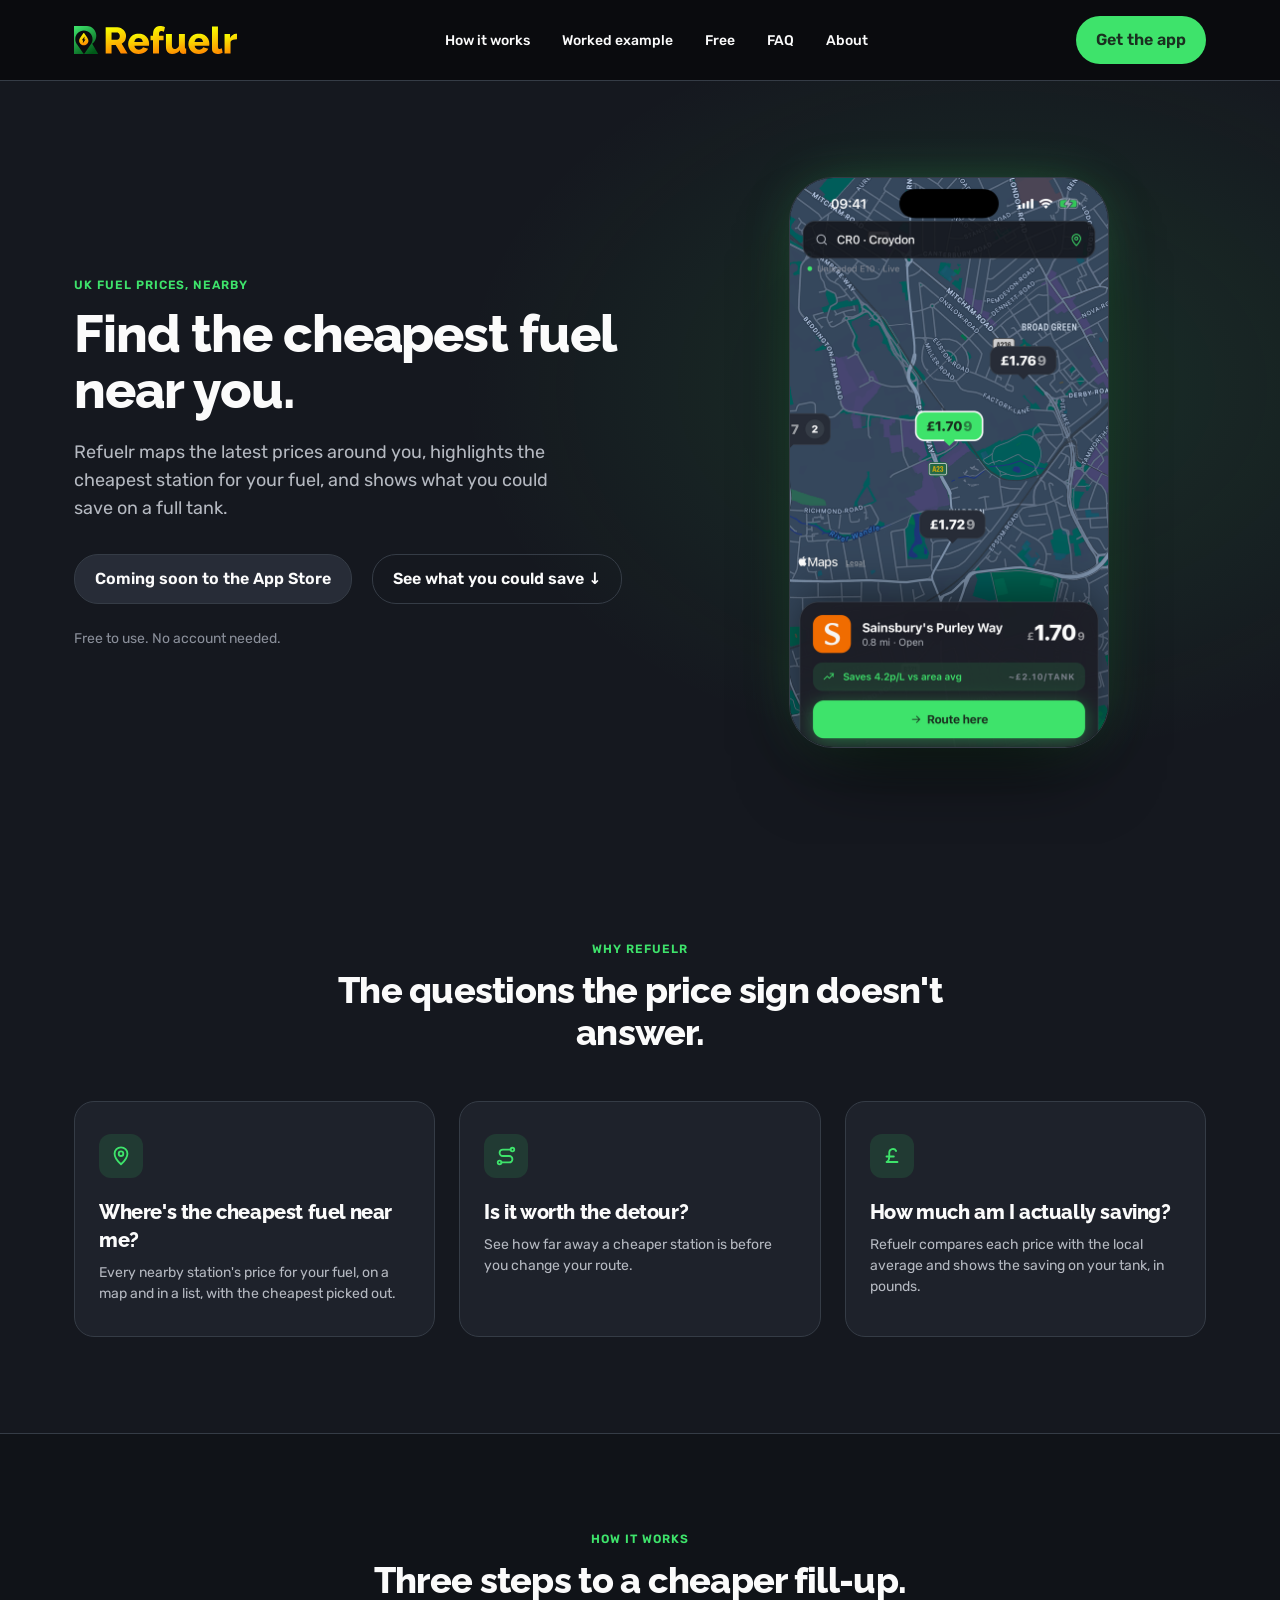
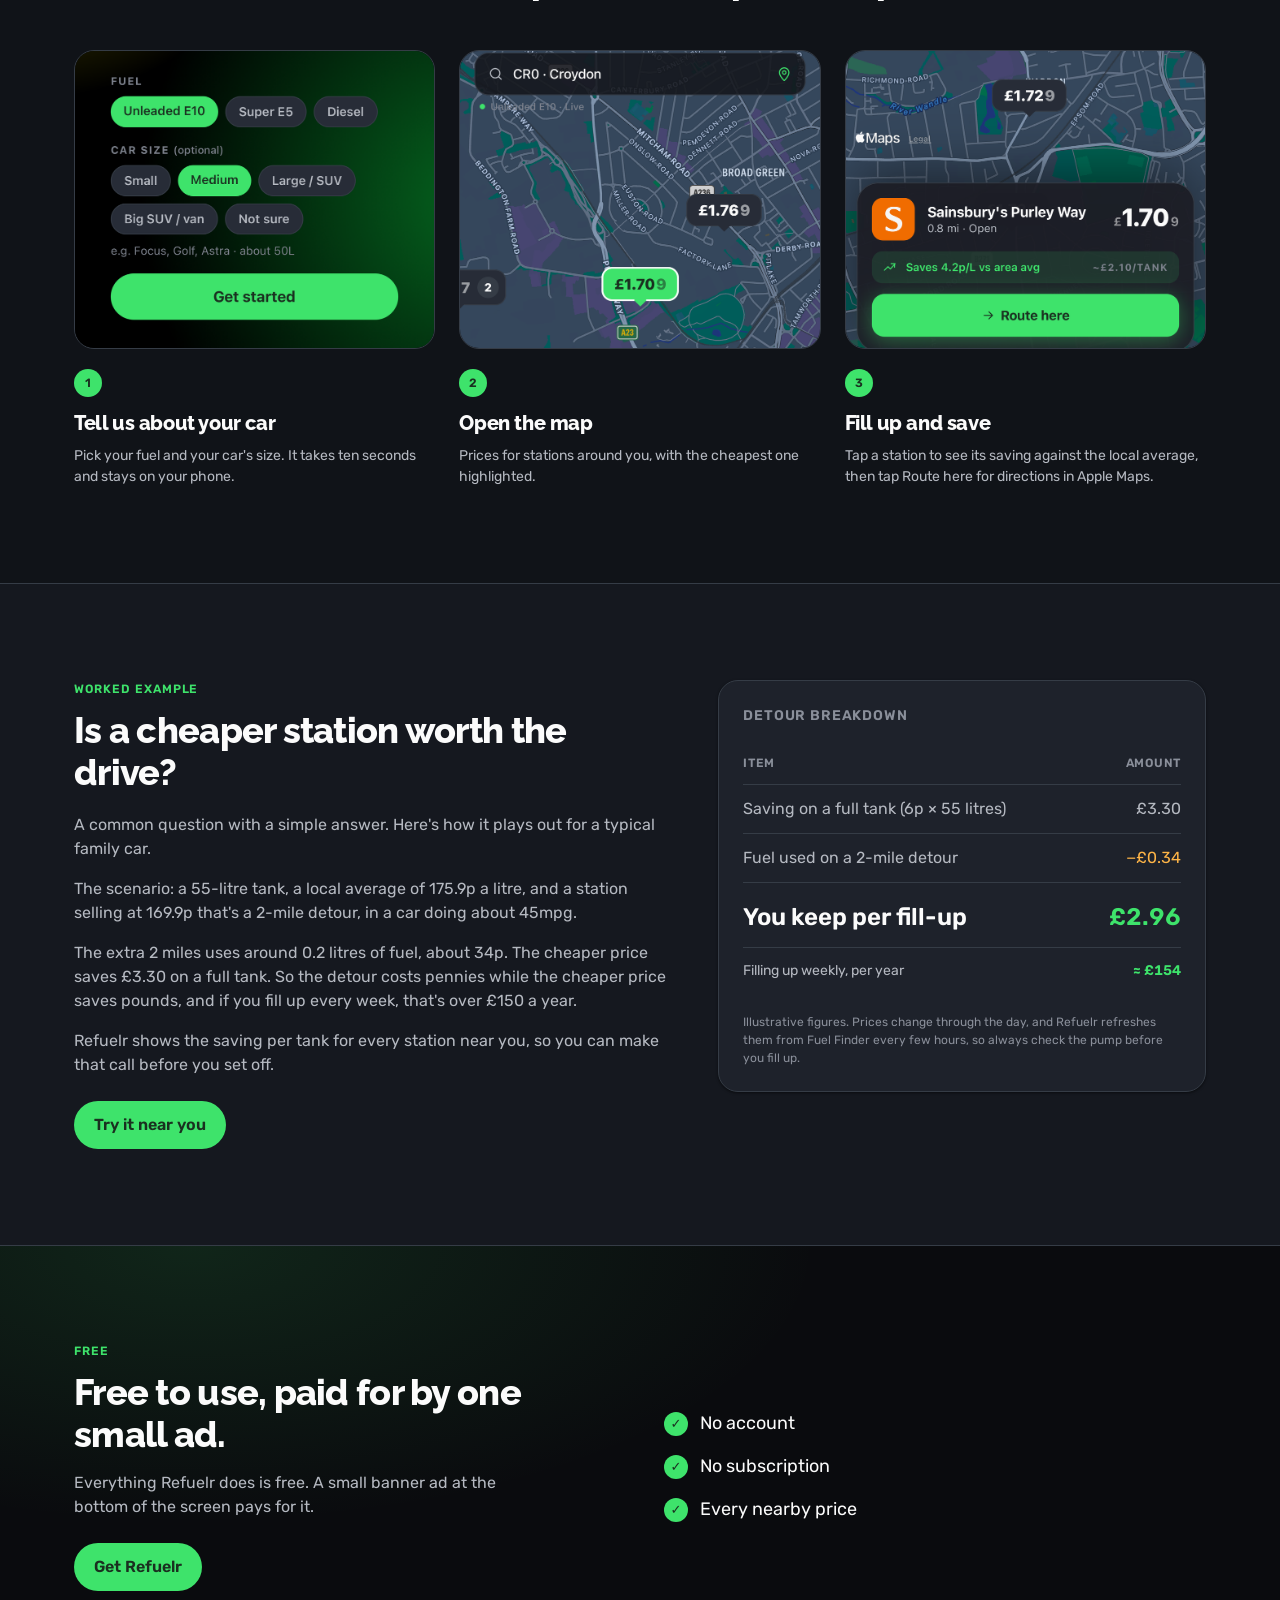
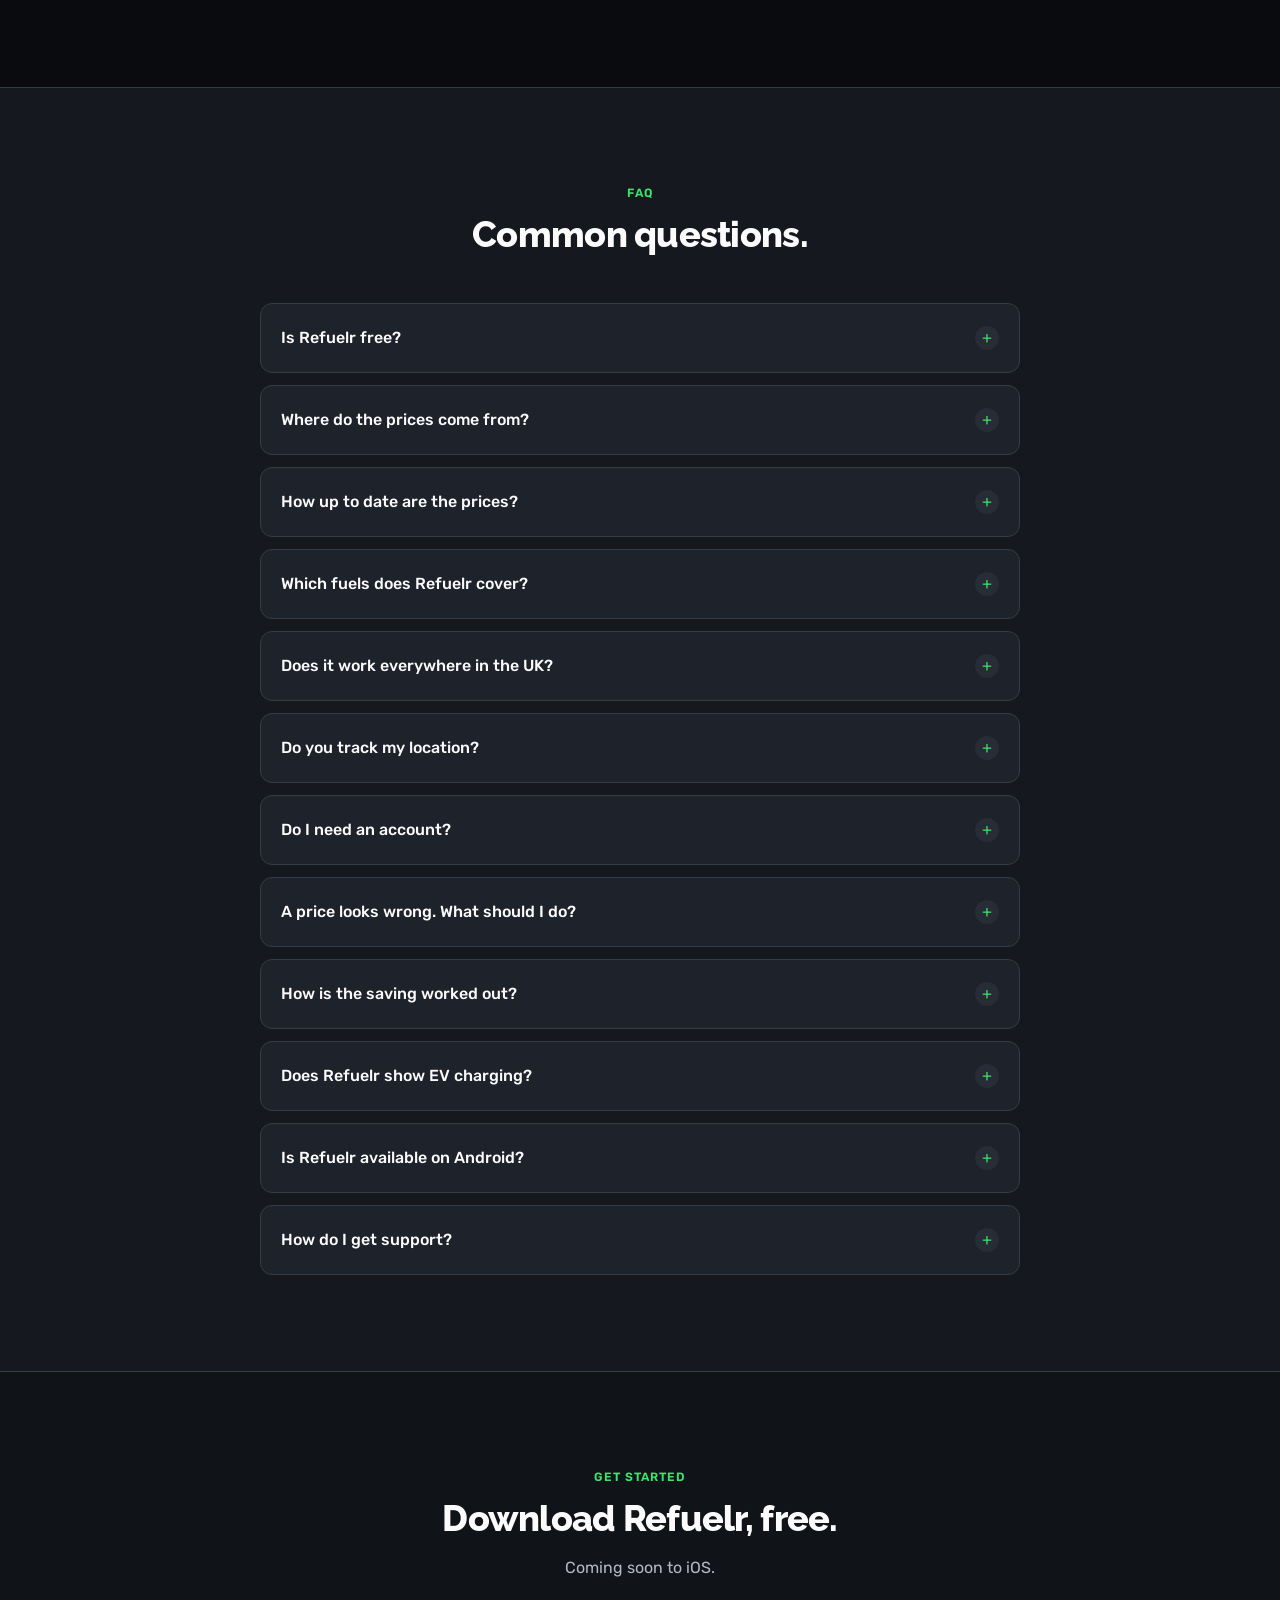
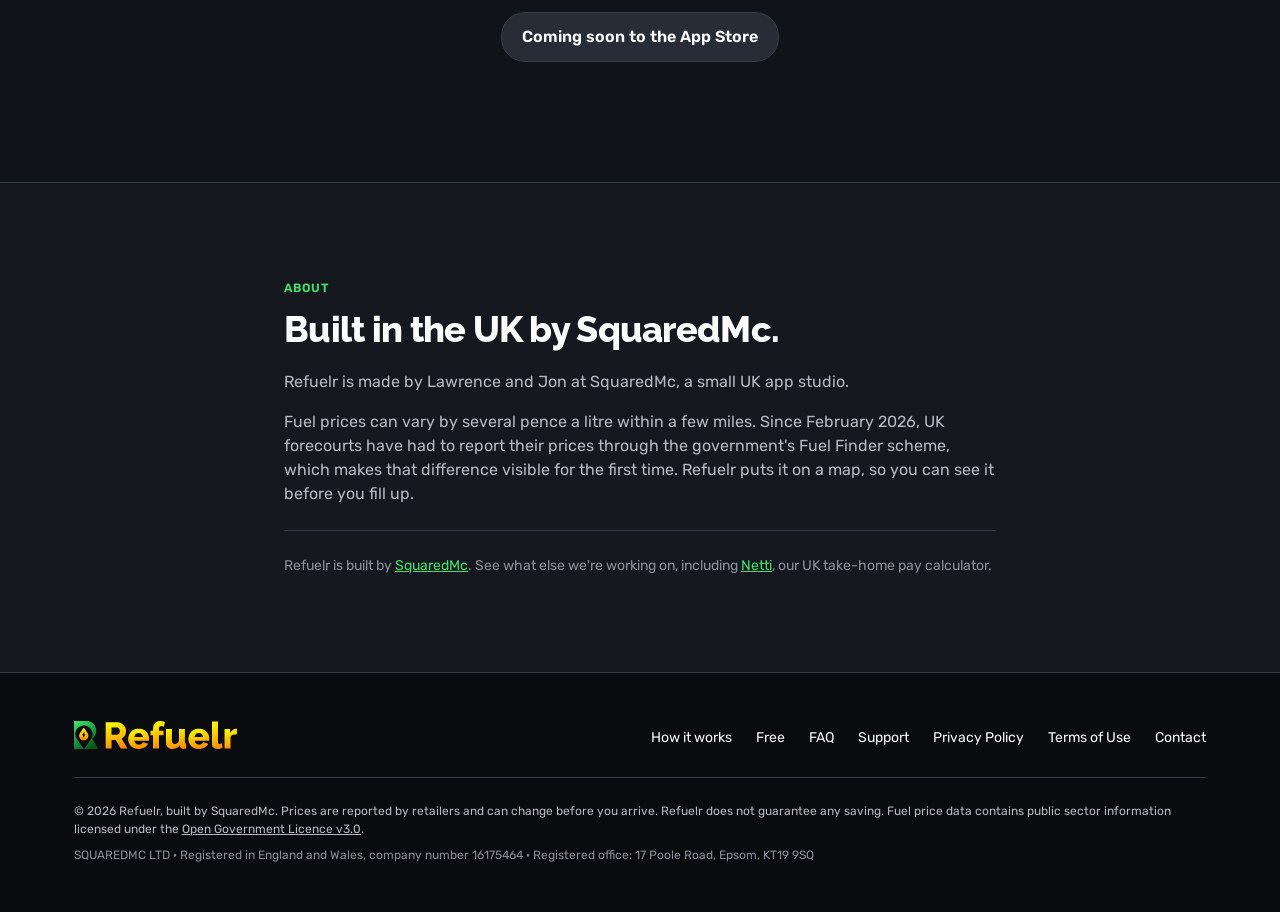
==== index.html @ ab0e1565 "Replace pre-launch App Store button with plain text; add official badge Apple's marketing terms only" ====
<!DOCTYPE html>
<html lang="en-GB">
<head>
<meta charset="UTF-8">
<meta name="viewport" content="width=device-width, initial-scale=1.0">
<title>Refuelr — Find the cheapest fuel near you | UK petrol and diesel prices</title>
<meta name="description" content="Refuelr maps the latest UK forecourt prices around you, highlights the cheapest petrol or diesel, and shows what you could save on a full tank. Free, no account needed.">
<link rel="canonical" href="https://squaredmc.github.io/Refuelr-website/">
<meta name="theme-color" content="#15181f">
<!-- Preview only: remove before launch so search engines can index the site -->
<meta name="robots" content="noindex">
<!-- TODO: uncomment once the App Store ID exists -->
<!-- <meta name="apple-itunes-app" content="app-id=APP_STORE_ID"> -->

<meta property="og:type" content="website">
<meta property="og:title" content="Refuelr — Find the cheapest fuel near you">
<meta property="og:description" content="The latest UK fuel prices around you on one map, with the cheapest picked out and your saving per tank in pounds.">
<meta property="og:url" content="https://squaredmc.github.io/Refuelr-website/">
<meta property="og:site_name" content="Refuelr">
<meta property="og:locale" content="en_GB">
<meta property="og:image" content="https://squaredmc.github.io/Refuelr-website/assets/og-image.png">
<meta property="og:image:width" content="1200">
<meta property="og:image:height" content="630">
<meta property="og:image:alt" content="Refuelr: find the cheapest fuel near you, with a map of nearby fuel prices">
<meta name="twitter:card" content="summary_large_image">
<meta name="twitter:title" content="Refuelr — Find the cheapest fuel near you">
<meta name="twitter:description" content="The latest UK fuel prices around you on one map, with the cheapest picked out and your saving per tank in pounds.">
<meta name="twitter:image" content="https://squaredmc.github.io/Refuelr-website/assets/og-image.png">

<link rel="icon" type="image/svg+xml" href="assets/icons/favicon.svg">
<link rel="icon" type="image/png" sizes="32x32" href="assets/icons/favicon-32.png">
<link rel="apple-touch-icon" href="assets/icons/apple-touch-icon.png">
<link rel="preconnect" href="https://fonts.googleapis.com">
<link rel="preconnect" href="https://fonts.gstatic.com" crossorigin>
<link rel="stylesheet" href="https://fonts.googleapis.com/css2?family=Raleway:wght@800&family=Rubik:wght@400;500;600&display=swap">
<link rel="stylesheet" href="css/tokens.css">
<link rel="stylesheet" href="css/styles.css">

<script type="application/ld+json">
{
  "@context": "https://schema.org",
  "@type": "SoftwareApplication",
  "name": "Refuelr",
  "operatingSystem": "iOS",
  "applicationCategory": "TravelApplication",
  "url": "https://squaredmc.github.io/Refuelr-website/",
  "offers": {
    "@type": "Offer",
    "price": "0",
    "priceCurrency": "GBP"
  },
  "publisher": {
    "@type": "Organization",
    "name": "SQUAREDMC LTD",
    "url": "https://squaredmc.com/"
  },
  "description": "Refuelr shows the latest UK fuel prices for stations near you, highlights the cheapest, and estimates your saving per tank against the local average."
}
</script>
<script type="application/ld+json">
{
  "@context": "https://schema.org",
  "@type": "FAQPage",
  "mainEntity": [
    {
      "@type": "Question",
      "name": "Is Refuelr free?",
      "acceptedAnswer": { "@type": "Answer", "text": "Yes. Refuelr is free and shows a small banner ad. No account or subscription." }
    },
    {
      "@type": "Question",
      "name": "Where do the prices come from?",
      "acceptedAnswer": { "@type": "Answer", "text": "From the UK Government's Fuel Finder scheme, which requires fuel retailers to report their pump prices. Contains public sector information licensed under the Open Government Licence v3.0." }
    },
    {
      "@type": "Question",
      "name": "How up to date are the prices?",
      "acceptedAnswer": { "@type": "Answer", "text": "Retailers must report a price change to Fuel Finder within 30 minutes, and Refuelr refreshes its prices from Fuel Finder every few hours. Prices can change at any time, so always check the pump before you fill up." }
    },
    {
      "@type": "Question",
      "name": "Which fuels does Refuelr cover?",
      "acceptedAnswer": { "@type": "Answer", "text": "Unleaded (E10), super unleaded (E5) and diesel. Premium diesel isn't shown yet." }
    },
    {
      "@type": "Question",
      "name": "Does it work everywhere in the UK?",
      "acceptedAnswer": { "@type": "Answer", "text": "Refuelr covers forecourts across the UK that report to Fuel Finder. Use your location or search any postcode or town. If there are only a few stations nearby, it automatically searches further afield." }
    },
    {
      "@type": "Question",
      "name": "Do you track my location?",
      "acceptedAnswer": { "@type": "Answer", "text": "Refuelr uses your location only while the app is open, to find stations near you. It's rounded to about 100 metres before it's sent, and it's never saved to our database or used to build a history of where you've been. Ads in the app come from Google, which can use approximate location based on your IP address. Our Privacy Policy has the details." }
    },
    {
      "@type": "Question",
      "name": "Do I need an account?",
      "acceptedAnswer": { "@type": "Answer", "text": "No. Install it and open the map." }
    },
    {
      "@type": "Question",
      "name": "A price looks wrong. What should I do?",
      "acceptedAnswer": { "@type": "Answer", "text": "Email hello@squaredmc.com with the station name, the town, the fuel, the price you saw and when you saw it, and we'll look into it." }
    },
    {
      "@type": "Question",
      "name": "How is the saving worked out?",
      "acceptedAnswer": { "@type": "Answer", "text": "Refuelr takes the average price for your fuel across all the stations in your search area, subtracts the station's price, and multiplies the difference by your tank size. If you haven't set a car size, it uses 50 litres." }
    },
    {
      "@type": "Question",
      "name": "Does Refuelr show EV charging?",
      "acceptedAnswer": { "@type": "Answer", "text": "Not at the moment." }
    },
    {
      "@type": "Question",
      "name": "Is Refuelr available on Android?",
      "acceptedAnswer": { "@type": "Answer", "text": "Not yet. Refuelr is iOS only for now." }
    },
    {
      "@type": "Question",
      "name": "How do I get support?",
      "acceptedAnswer": { "@type": "Answer", "text": "Email hello@squaredmc.com or visit our support page." }
    }
  ]
}
</script>
</head>
<body>

<a class="skip-link" href="#main">Skip to content</a>

<header>
  <div class="wrap nav">
    <a class="logo" href="#top" aria-label="Refuelr home">
      <img src="assets/icons/logo.svg" alt="Refuelr" width="163" height="28">
    </a>
    <nav aria-label="Primary">
      <ul class="nav-links">
        <li><a href="#how-it-works">How it works</a></li>
        <li><a href="#case-study">Worked example</a></li>
        <li><a href="#free">Free</a></li>
        <li><a href="#faq">FAQ</a></li>
        <li><a href="#about">About</a></li>
      </ul>
    </nav>
    <div class="nav-cta">
      <a class="btn btn-lg btn-primary" href="#download">Get the app</a>
      <button class="nav-toggle" aria-label="Menu" aria-expanded="false" aria-controls="mobile-nav">
        <span></span>
      </button>
    </div>
  </div>
  <nav id="mobile-nav" class="mobile-nav" aria-label="Mobile">
    <ul>
      <li><a href="#how-it-works">How it works</a></li>
      <li><a href="#case-study">Worked example</a></li>
      <li><a href="#free">Free</a></li>
      <li><a href="#faq">FAQ</a></li>
      <li><a href="#about">About</a></li>
    </ul>
    <a class="btn btn-lg btn-primary" href="#download">Get the app</a>
  </nav>
</header>

<main id="main">
  <span id="top"></span>

  <!-- Hero -->
  <section class="hero">
    <div class="wrap">
      <div class="hero-copy">
        <span class="eyebrow">UK fuel prices, nearby</span>
        <h1>Find the cheapest fuel near you.</h1>
        <p class="hero-sub">Refuelr maps the latest prices around you, highlights the cheapest station for your fuel, and shows what you could save on a full tank.</p>
        <div class="hero-ctas">
          <!-- At launch, replace this span with Apple's official badge (unmodified, at least 40px tall):
          <a class="app-store-badge" href="https://apps.apple.com/gb/app/refuelr/idAPP_STORE_ID"><img src="assets/icons/app-store-badge.svg" alt="Download on the App Store" width="156" height="52"></a> -->
          <span class="btn btn-lg coming-soon">Coming soon to the App Store</span>
          <a class="btn btn-lg btn-outline" href="#case-study">See what you could save ↓</a>
        </div>
        <p class="hero-support">Free to use. No account needed.</p>
      </div>
      <div class="hero-visual">
        <div class="phone-frame">
          <img src="assets/screenshots/hero.png" alt="Refuelr map of Croydon with fuel prices on pins. The cheapest station, Sainsbury's Purley Way at £1.709 a litre, is highlighted and saves 4.2p a litre against the area average, about £2.10 a tank." width="640" height="1146" loading="eager">
        </div>
      </div>
    </div>
  </section>

  <!-- Value props -->
  <section id="value-props">
    <div class="wrap">
      <div class="section-head">
        <span class="eyebrow">Why Refuelr</span>
        <h2>The questions the price sign doesn't answer.</h2>
      </div>
      <div class="card-grid">
        <div class="value-card">
          <div class="icon" aria-hidden="true">
            <svg viewBox="0 0 24 24" fill="none" stroke="currentColor" stroke-width="2" stroke-linecap="round" stroke-linejoin="round"><path d="M12 21s-7-6.2-7-11.5a7 7 0 0 1 14 0C19 14.8 12 21 12 21z"/><circle cx="12" cy="9.5" r="2.5"/></svg>
          </div>
          <h3>Where's the cheapest fuel near me?</h3>
          <p>Every nearby station's price for your fuel, on a map and in a list, with the cheapest picked out.</p>
        </div>
        <div class="value-card">
          <div class="icon" aria-hidden="true">
            <svg viewBox="0 0 24 24" fill="none" stroke="currentColor" stroke-width="2" stroke-linecap="round" stroke-linejoin="round"><circle cx="5" cy="19" r="2"/><circle cx="19" cy="5" r="2"/><path d="M7 19h8.5a3.5 3.5 0 0 0 0-7h-7a3.5 3.5 0 0 1 0-7H17"/></svg>
          </div>
          <h3>Is it worth the detour?</h3>
          <p>See how far away a cheaper station is before you change your route.</p>
        </div>
        <div class="value-card">
          <div class="icon" aria-hidden="true">
            <svg viewBox="0 0 24 24" fill="none" stroke="currentColor" stroke-width="2" stroke-linecap="round" stroke-linejoin="round"><path d="M16.5 6.5A4 4 0 0 0 9 8.5V13c0 2.5-1 4.5-3 5.5h12"/><path d="M6 12.5h8"/></svg>
          </div>
          <h3>How much am I actually saving?</h3>
          <p>Refuelr compares each price with the local average and shows the saving on your tank, in pounds.</p>
        </div>
      </div>
    </div>
  </section>

  <!-- How it works -->
  <section id="how-it-works" class="band">
    <div class="wrap">
      <div class="section-head">
        <span class="eyebrow">How it works</span>
        <h2>Three steps to a cheaper fill-up.</h2>
      </div>
      <div class="steps-grid">
        <div class="step-card">
          <div class="step-shot">
            <img src="assets/screenshots/step-1-car-setup.png" alt="Refuelr car setup: Unleaded E10 chosen as the fuel and Medium as the car size, about 50 litres, with a Get started button" width="882" height="731" loading="lazy">
          </div>
          <span class="step-number">1</span>
          <h3>Tell us about your car</h3>
          <p>Pick your fuel and your car's size. It takes ten seconds and stays on your phone.</p>
        </div>
        <div class="step-card">
          <div class="step-shot">
            <img src="assets/screenshots/step-2-map.png" alt="Refuelr map showing unleaded prices on pins around Croydon, with the cheapest, £1.709, highlighted in green" width="882" height="731" loading="lazy">
          </div>
          <span class="step-number">2</span>
          <h3>Open the map</h3>
          <p>Prices for stations around you, with the cheapest one highlighted.</p>
        </div>
        <div class="step-card">
          <div class="step-shot">
            <img src="assets/screenshots/step-3-saving.png" alt="Refuelr station card for Sainsbury's Purley Way at £1.709, saving 4.2p a litre against the area average, about £2.10 a tank, with a Route here button" width="882" height="731" loading="lazy">
          </div>
          <span class="step-number">3</span>
          <h3>Fill up and save</h3>
          <p>Tap a station to see its saving against the local average, then tap Route here for directions in Apple Maps.</p>
        </div>
      </div>
    </div>
  </section>

  <!-- Worked example -->
  <section id="case-study" class="case-study">
    <div class="wrap">
      <div class="case-study-copy">
        <span class="eyebrow">Worked example</span>
        <h2>Is a cheaper station worth the drive?</h2>
        <p>A common question with a simple answer. Here's how it plays out for a typical family car.</p>
        <p>The scenario: a 55-litre tank, a local average of 175.9p a litre, and a station selling at 169.9p that's a 2-mile detour, in a car doing about 45mpg.</p>
        <p>The extra 2 miles uses around 0.2 litres of fuel, about 34p. The cheaper price saves £3.30 on a full tank. So the detour costs pennies while the cheaper price saves pounds, and if you fill up every week, that's over £150 a year.</p>
        <p>Refuelr shows the saving per tank for every station near you, so you can make that call before you set off.</p>
        <a class="btn btn-lg btn-primary" href="#download">Try it near you</a>
      </div>
      <div class="breakdown-table">
        <table>
          <caption>Detour breakdown</caption>
          <thead>
            <tr><th scope="col">Item</th><th scope="col">Amount</th></tr>
          </thead>
          <tbody>
            <tr><td>Saving on a full tank (6p × 55 litres)</td><td>£3.30</td></tr>
            <tr class="negative"><td>Fuel used on a 2-mile detour</td><td>−£0.34</td></tr>
            <tr class="total"><td>You keep per fill-up</td><td>£2.96</td></tr>
            <tr class="annual"><td>Filling up weekly, per year</td><td>≈ £154</td></tr>
          </tbody>
        </table>
        <p class="disclaimer">Illustrative figures. Prices change through the day, and Refuelr refreshes them from Fuel Finder every few hours, so always check the pump before you fill up.</p>
      </div>
    </div>
  </section>

  <!-- Free (replaces Netti's Pro offer block) -->
  <section id="free" class="offer-panel">
    <div class="wrap">
      <div>
        <span class="eyebrow">Free</span>
        <h2>Free to use, paid for by one small ad.</h2>
        <p class="body-copy">Everything Refuelr does is free. A small banner ad at the bottom of the screen pays for it.</p>
        <a class="btn btn-lg btn-primary" href="#download">Get Refuelr</a>
      </div>
      <ul class="offer-features">
        <li><span class="check" aria-hidden="true">✓</span> No account</li>
        <li><span class="check" aria-hidden="true">✓</span> No subscription</li>
        <li><span class="check" aria-hidden="true">✓</span> Every nearby price</li>
      </ul>
    </div>
  </section>

  <!-- FAQ -->
  <section id="faq">
    <div class="wrap">
      <div class="section-head">
        <span class="eyebrow">FAQ</span>
        <h2>Common questions.</h2>
      </div>
      <div class="faq-list">
        <details class="faq-item">
          <summary>Is Refuelr free?</summary>
          <p>Yes. Refuelr is free and shows a small banner ad. No account or subscription.</p>
        </details>
        <details class="faq-item">
          <summary>Where do the prices come from?</summary>
          <p>From the UK Government's <a href="https://www.gov.uk/guidance/fuel-finder" target="_blank" rel="noopener">Fuel Finder</a> scheme, which requires fuel retailers to report their pump prices. Contains public sector information licensed under the <a href="https://www.nationalarchives.gov.uk/doc/open-government-licence/version/3/" target="_blank" rel="noopener">Open Government Licence v3.0</a>.</p>
        </details>
        <details class="faq-item">
          <summary>How up to date are the prices?</summary>
          <p>Retailers must report a price change to Fuel Finder within 30 minutes, and Refuelr refreshes its prices from Fuel Finder every few hours. Prices can change at any time, so always check the pump before you fill up.</p>
        </details>
        <details class="faq-item">
          <summary>Which fuels does Refuelr cover?</summary>
          <p>Unleaded (E10), super unleaded (E5) and diesel. Premium diesel isn't shown yet.</p>
        </details>
        <details class="faq-item">
          <summary>Does it work everywhere in the UK?</summary>
          <p>Refuelr covers forecourts across the UK that report to Fuel Finder. Use your location or search any postcode or town. If there are only a few stations nearby, it automatically searches further afield.</p>
        </details>
        <details class="faq-item">
          <summary>Do you track my location?</summary>
          <p>Refuelr uses your location only while the app is open, to find stations near you. It's rounded to about 100 metres before it's sent, and it's never saved to our database or used to build a history of where you've been. Ads in the app come from Google, which can use approximate location based on your IP address. Our <a href="privacy.html">Privacy Policy</a> has the details.</p>
        </details>
        <details class="faq-item">
          <summary>Do I need an account?</summary>
          <p>No. Install it and open the map.</p>
        </details>
        <details class="faq-item">
          <summary>A price looks wrong. What should I do?</summary>
          <p>Email <a href="mailto:hello@squaredmc.com">hello@squaredmc.com</a> with the station name, the town, the fuel, the price you saw and when you saw it, and we'll look into it. Our <a href="support.html">support page</a> has more on what to include.</p>
        </details>
        <details class="faq-item">
          <summary>How is the saving worked out?</summary>
          <p>Refuelr takes the average price for your fuel across all the stations in your search area, subtracts the station's price, and multiplies the difference by your tank size. If you haven't set a car size, it uses 50 litres.</p>
        </details>
        <details class="faq-item">
          <summary>Does Refuelr show EV charging?</summary>
          <p>Not at the moment.</p>
        </details>
        <details class="faq-item">
          <summary>Is Refuelr available on Android?</summary>
          <p>Not yet. Refuelr is iOS only for now.</p>
        </details>
        <details class="faq-item">
          <summary>How do I get support?</summary>
          <p>Email <a href="mailto:hello@squaredmc.com">hello@squaredmc.com</a> or visit our <a href="support.html">support page</a>.</p>
        </details>
      </div>
    </div>
  </section>

  <!-- Download CTA -->
  <section id="download" class="download-cta band">
    <div class="wrap">
      <span class="eyebrow">Get started</span>
      <h2>Download Refuelr, free.</h2>
      <p>Coming soon to iOS.</p>
      <div class="hero-ctas">
        <!-- At launch, replace this span with Apple's official badge (unmodified, at least 40px tall):
        <a class="app-store-badge" href="https://apps.apple.com/gb/app/refuelr/idAPP_STORE_ID"><img src="assets/icons/app-store-badge.svg" alt="Download on the App Store" width="156" height="52"></a> -->
        <span class="btn btn-lg coming-soon">Coming soon to the App Store</span>
      </div>
    </div>
  </section>

  <!-- About -->
  <section id="about" class="about">
    <div class="wrap">
      <span class="eyebrow">About</span>
      <h2>Built in the UK by SquaredMc.</h2>
      <p>Refuelr is made by Lawrence and Jon at SquaredMc, a small UK app studio.</p>
      <p>Fuel prices can vary by several pence a litre within a few miles. Since February 2026, UK forecourts have had to report their prices through the government's Fuel Finder scheme, which makes that difference visible for the first time. Refuelr puts it on a map, so you can see it before you fill up.</p>
      <p class="sibling">Refuelr is built by <a href="https://squaredmc.com/" target="_blank" rel="noopener">SquaredMc</a>. See what else we're working on, including <a href="https://netti-app.com/" target="_blank" rel="noopener">Netti</a>, our UK take-home pay calculator.</p>
    </div>
  </section>

</main>

<footer>
  <div class="wrap">
    <div class="footer-top">
      <a class="logo" href="#top" aria-label="Refuelr home">
        <img src="assets/icons/logo.svg" alt="Refuelr" width="163" height="28">
      </a>
      <ul class="footer-links">
        <li><a href="#how-it-works">How it works</a></li>
        <li><a href="#free">Free</a></li>
        <li><a href="#faq">FAQ</a></li>
        <li><a href="support.html">Support</a></li>
        <li><a href="privacy.html">Privacy Policy</a></li>
        <li><a href="terms.html">Terms of Use</a></li>
        <li><a href="privacy.html#contact-us">Contact</a></li>
      </ul>
    </div>
    <hr class="footer-divider">
    <p class="footer-bottom">© 2026 Refuelr, built by SquaredMc. Prices are reported by retailers and can change before you arrive. Refuelr does not guarantee any saving. Fuel price data contains public sector information licensed under the <a href="https://www.nationalarchives.gov.uk/doc/open-government-licence/version/3/" target="_blank" rel="noopener">Open Government Licence v3.0</a>.</p>
    <p class="footer-bottom">SQUAREDMC LTD · Registered in England and Wales, company number 16175464 · Registered office: 17 Poole Road, Epsom, KT19 9SQ</p>
  </div>
</footer>

<script src="js/main.js"></script>
</body>
</html>
---- css/tokens.css ----
/**
 * Refuelr design tokens — colours and type from the app's src/theme/index.js
 * (SquaredMc/Refuelr). Spacing, radius and type scale are kept identical to the
 * Netti website so the two sites read as siblings.
 */
:root {
  color-scheme: dark;

  /* App theme (THEME) */
  --rf-color-bg: #15181f;
  --rf-color-surface: #1e222b;
  --rf-color-surface-2: #272c37;
  --rf-color-line: #353c46;
  --rf-color-ink: #fbfbfb;
  --rf-color-ink-sub: #b5b9c1;
  --rf-color-ink-mute: #8a8f9a;      /* app inkMute #7e838e, lifted for 4.5:1 on surface */

  /* Accent (ACCENTS['#3ee36b']) */
  --rf-color-accent: #3ee36b;
  --rf-color-accent-ink: #1a3020;
  --rf-color-accent-glow: rgba(62, 227, 107, 0.45);
  --rf-color-accent-soft: rgba(62, 227, 107, 0.12);

  /* Amber accent (ACCENTS['#ffb547']), used for costs */
  --rf-color-amber: #ffb547;

  /* Splash background */
  --rf-color-deep: #0a0b0e;

  /* Logo gradient (assets/onboarding/wordmark.svg) */
  --rf-color-flame-start: #f7ff00;
  --rf-color-flame-end: #ff8800;

  --rf-radius-sm: 3px;
  --rf-radius-md: 6px;
  --rf-radius-lg: 9px;
  --rf-radius-segment: 12px;
  --rf-radius-container: 20px;       /* app Section cards */
  --rf-radius-pill: 24px;
  --rf-radius-full: 9999px;

  --rf-space-2: 2px;
  --rf-space-4: 4px;
  --rf-space-8: 8px;
  --rf-space-12: 12px;
  --rf-space-16: 16px;
  --rf-space-20: 20px;
  --rf-space-24: 24px;
  --rf-space-32: 32px;
  --rf-space-40: 40px;
  --rf-space-48: 48px;

  --rf-shadow-card: 0 1px 2px -1px rgba(0, 0, 0, 0.4), 0 1px 3px 0 rgba(0, 0, 0, 0.4);

  --rf-font-display: Raleway, system-ui, -apple-system, 'Segoe UI', Roboto, Arial, sans-serif;
  --rf-font-body: Rubik, system-ui, -apple-system, 'Segoe UI', Roboto, Arial, sans-serif;
  --rf-font-weight-regular: 400;
  --rf-font-weight-medium: 500;
  --rf-font-weight-semibold: 600;
  --rf-font-weight-display: 800;

  --rf-font-size-h1: 52px;
  --rf-font-size-h2: 36px;
  --rf-font-size-h3: 20px;
  --rf-font-size-lg: 24px;
  --rf-font-size-md-sb: 18px;
  --rf-font-size-md: 16px;
  --rf-font-size-sm: 14px;
  --rf-font-size-caption: 12px;

  --rf-font-line-height-h3: 28px;
  --rf-font-line-height-md-sb: 28px;

  /* Marketing-site-only tokens (same values as the Netti site) */
  --rf-web-maxw: 1180px;
  --rf-web-maxw-legal: 760px;
  --rf-web-section-y: 96px;
  --rf-web-section-y-sm: 56px;
  --rf-color-bg-alt: #101318;        /* alternate section band, between deep and bg */
}
---- css/styles.css ----
*,
*::before,
*::after {
  box-sizing: border-box;
}

html {
  scroll-behavior: smooth;
  scroll-padding-top: 80px;
}

body {
  margin: 0;
  font-family: var(--rf-font-body);
  color: var(--rf-color-ink);
  background: var(--rf-color-bg);
  line-height: 1.5;
  -webkit-font-smoothing: antialiased;
  overflow-wrap: break-word;
}

a {
  color: inherit;
}

img {
  max-width: 100%;
  height: auto;
  display: block;
}

:focus-visible {
  outline: 2px solid var(--rf-color-accent);
  outline-offset: 3px;
  border-radius: var(--rf-radius-md);
}

.skip-link {
  position: absolute;
  left: var(--rf-space-16);
  top: -100px;
  z-index: 40;
  background: var(--rf-color-accent);
  color: var(--rf-color-accent-ink);
  padding: var(--rf-space-8) var(--rf-space-16);
  border-radius: var(--rf-radius-pill);
  font-weight: var(--rf-font-weight-semibold);
  text-decoration: none;
}

.skip-link:focus {
  top: var(--rf-space-12);
}

.wrap {
  max-width: var(--rf-web-maxw);
  margin: 0 auto;
  padding: 0 var(--rf-space-24);
}

.legal-wrap {
  max-width: var(--rf-web-maxw-legal);
  margin: 0 auto;
  padding: 0 var(--rf-space-24);
}

.eyebrow {
  text-transform: uppercase;
  letter-spacing: 0.08em;
  font-size: var(--rf-font-size-caption);
  font-weight: var(--rf-font-weight-semibold);
  color: var(--rf-color-accent);
  margin: 0 0 var(--rf-space-12);
  display: block;
}

h1,
h2,
h3 {
  font-family: var(--rf-font-display);
  font-weight: var(--rf-font-weight-display);
  letter-spacing: -0.02em;
  margin: 0;
  color: var(--rf-color-ink);
}

h1 {
  font-size: clamp(2.25rem, 4vw + 1rem, var(--rf-font-size-h1));
  line-height: 1.08;
}

h2 {
  font-size: clamp(1.75rem, 2.5vw + 1rem, var(--rf-font-size-h2));
  line-height: 1.15;
}

h3 {
  font-size: var(--rf-font-size-h3);
  line-height: var(--rf-font-line-height-h3);
}

p {
  margin: 0;
  color: var(--rf-color-ink-sub);
}

.btn {
  display: inline-flex;
  align-items: center;
  justify-content: center;
  gap: var(--rf-space-8);
  min-height: 34px;
  padding: var(--rf-space-8) var(--rf-space-16);
  border-radius: var(--rf-radius-pill);
  font-family: var(--rf-font-body);
  font-weight: var(--rf-font-weight-semibold);
  font-size: var(--rf-font-size-sm);
  text-decoration: none;
  border: none;
  cursor: pointer;
  transition: background-color 0.15s ease, transform 0.15s ease, box-shadow 0.15s ease;
}

.btn-lg {
  min-height: 44px;
  padding: var(--rf-space-12) var(--rf-space-20);
  font-size: var(--rf-font-size-md);
}

.btn-primary {
  background: var(--rf-color-accent);
  color: var(--rf-color-accent-ink);
}

.btn-primary:hover {
  transform: translateY(-1px);
  box-shadow: 0 6px 20px -6px var(--rf-color-accent-glow);
}

.btn-outline {
  background: transparent;
  color: var(--rf-color-ink);
  border: 1px solid var(--rf-color-line);
}

.btn-outline:hover {
  transform: translateY(-1px);
  border-color: var(--rf-color-accent);
}

/* Pre-launch: plain text, no Apple artwork. Apple's badge may only be used once
   the app is on the App Store, and it can't be modified to say "Coming soon". */
.coming-soon {
  cursor: default;
  background: var(--rf-color-surface-2);
  color: var(--rf-color-ink);
  border: 1px solid var(--rf-color-line);
}

/* At launch: Apple's official badge (assets/icons/app-store-badge.svg), unmodified.
   Apple's rules: at least 40px tall, clear space of a quarter of its height. */
.app-store-badge {
  display: inline-block;
  line-height: 0;
  border-radius: var(--rf-radius-md);
}

.app-store-badge img {
  height: 52px;
  width: auto;
}

/* Header / nav */
header {
  position: sticky;
  top: 0;
  z-index: 30;
  background: rgba(10, 11, 14, 0.92);
  -webkit-backdrop-filter: blur(12px);
  backdrop-filter: blur(12px);
  border-bottom: 1px solid var(--rf-color-line);
}

.nav {
  display: flex;
  align-items: center;
  justify-content: space-between;
  padding-top: var(--rf-space-16);
  padding-bottom: var(--rf-space-16);
  gap: var(--rf-space-16);
}

.logo {
  display: flex;
  align-items: center;
  text-decoration: none;
  flex: none;
}

.logo img {
  height: 28px;
  width: auto;
}

.nav-links {
  display: flex;
  align-items: center;
  gap: var(--rf-space-32);
  list-style: none;
  margin: 0;
  padding: 0;
}

.nav-links a {
  text-decoration: none;
  color: var(--rf-color-ink);
  font-size: var(--rf-font-size-sm);
  font-weight: var(--rf-font-weight-medium);
}

.nav-links a:hover {
  color: var(--rf-color-accent);
}

.nav-cta {
  display: flex;
  align-items: center;
  gap: var(--rf-space-16);
}

.nav-toggle {
  display: none;
  background: none;
  border: none;
  width: 44px;
  height: 44px;
  align-items: center;
  justify-content: center;
  cursor: pointer;
}

.nav-toggle span,
.nav-toggle span::before,
.nav-toggle span::after {
  content: '';
  display: block;
  width: 22px;
  height: 2px;
  background: var(--rf-color-ink);
  position: relative;
  transition: transform 0.2s ease, opacity 0.2s ease;
}

.nav-toggle span::before {
  position: absolute;
  top: -7px;
}

.nav-toggle span::after {
  position: absolute;
  top: 7px;
}

.nav-toggle[aria-expanded="true"] span {
  background: transparent;
}

.nav-toggle[aria-expanded="true"] span::before {
  transform: translateY(7px) rotate(45deg);
}

.nav-toggle[aria-expanded="true"] span::after {
  transform: translateY(-7px) rotate(-45deg);
}

.mobile-nav {
  display: none;
  border-top: 1px solid var(--rf-color-line);
  padding: var(--rf-space-16) var(--rf-space-24) var(--rf-space-24);
}

.mobile-nav.is-open {
  display: block;
}

.mobile-nav ul {
  list-style: none;
  margin: 0 0 var(--rf-space-20);
  padding: 0;
  display: flex;
  flex-direction: column;
  gap: var(--rf-space-4);
}

.mobile-nav a:not(.btn) {
  text-decoration: none;
  color: var(--rf-color-ink);
  font-weight: var(--rf-font-weight-medium);
  font-size: var(--rf-font-size-md);
  min-height: 44px;
  display: flex;
  align-items: center;
}

.mobile-nav .btn {
  width: 100%;
}

/* Section rhythm */
section {
  padding: var(--rf-web-section-y) 0;
}

.band {
  background: var(--rf-color-bg-alt);
  border-top: 1px solid var(--rf-color-line);
  border-bottom: 1px solid var(--rf-color-line);
}

.section-head {
  text-align: center;
  max-width: 640px;
  margin: 0 auto var(--rf-space-48);
}

/* Hero */
.hero {
  position: relative;
  overflow: hidden;
  background:
    radial-gradient(60% 70% at 78% 40%, var(--rf-color-accent-soft), transparent 70%),
    var(--rf-color-bg);
}

.hero .wrap {
  display: grid;
  grid-template-columns: 1.05fr 0.95fr;
  gap: var(--rf-space-48);
  align-items: center;
}

.hero-copy h1 {
  margin-bottom: var(--rf-space-20);
}

.hero-sub {
  font-size: var(--rf-font-size-md-sb);
  line-height: var(--rf-font-line-height-md-sb);
  margin-bottom: var(--rf-space-32);
  max-width: 46ch;
}

.hero-ctas {
  display: flex;
  align-items: center;
  gap: var(--rf-space-20);
  flex-wrap: wrap;
  margin-bottom: var(--rf-space-24);
}

.hero-support {
  font-size: var(--rf-font-size-sm);
  color: var(--rf-color-ink-mute);
  max-width: 40ch;
}

.hero-visual {
  display: flex;
  justify-content: center;
}

.phone-frame {
  width: min(320px, 80vw);
  border-radius: 44px;
  overflow: hidden;
  background: var(--rf-color-deep);
  border: 1px solid var(--rf-color-line);
  box-shadow: 0 40px 80px -30px rgba(0, 0, 0, 0.8), 0 0 60px -20px var(--rf-color-accent-glow);
}

.phone-frame img {
  width: 100%;
  height: auto;
  display: block;
}

/* Value props */
.card-grid {
  display: grid;
  grid-template-columns: repeat(3, 1fr);
  gap: var(--rf-space-24);
}

.value-card {
  background: var(--rf-color-surface);
  border: 1px solid var(--rf-color-line);
  border-radius: var(--rf-radius-container);
  padding: var(--rf-space-32) var(--rf-space-24);
}

.value-card .icon {
  width: 44px;
  height: 44px;
  border-radius: var(--rf-radius-segment);
  background: var(--rf-color-accent-soft);
  color: var(--rf-color-accent);
  display: flex;
  align-items: center;
  justify-content: center;
  margin-bottom: var(--rf-space-20);
}

.value-card .icon svg {
  width: 22px;
  height: 22px;
}

.value-card h3 {
  margin-bottom: var(--rf-space-8);
}

.value-card p {
  font-size: var(--rf-font-size-sm);
}

/* How it works */
.steps-grid {
  display: grid;
  grid-template-columns: repeat(3, 1fr);
  gap: var(--rf-space-24);
}

.step-card {
  text-align: left;
}

.step-shot {
  border-radius: var(--rf-radius-container);
  overflow: hidden;
  border: 1px solid var(--rf-color-line);
  margin-bottom: var(--rf-space-20);
  background: var(--rf-color-deep);
}

.step-number {
  display: inline-flex;
  align-items: center;
  justify-content: center;
  width: 28px;
  height: 28px;
  border-radius: var(--rf-radius-full);
  background: var(--rf-color-accent);
  color: var(--rf-color-accent-ink);
  font-size: var(--rf-font-size-caption);
  font-weight: var(--rf-font-weight-semibold);
  margin-bottom: var(--rf-space-12);
}

.step-card h3 {
  margin-bottom: var(--rf-space-8);
}

.step-card p {
  font-size: var(--rf-font-size-sm);
}

/* Worked example */
.case-study .wrap {
  display: grid;
  grid-template-columns: 1.1fr 0.9fr;
  gap: var(--rf-space-48);
  align-items: start;
}

.case-study-copy h2 {
  margin-bottom: var(--rf-space-20);
}

.case-study-copy p {
  margin-bottom: var(--rf-space-16);
}

.case-study-copy .btn {
  margin-top: var(--rf-space-8);
}

.breakdown-table {
  background: var(--rf-color-surface);
  border: 1px solid var(--rf-color-line);
  border-radius: var(--rf-radius-container);
  padding: var(--rf-space-24);
  box-shadow: var(--rf-shadow-card);
}

.breakdown-table table {
  width: 100%;
  border-collapse: collapse;
}

.breakdown-table caption {
  text-align: left;
  font-size: var(--rf-font-size-sm);
  font-weight: var(--rf-font-weight-semibold);
  color: var(--rf-color-ink-mute);
  margin-bottom: var(--rf-space-16);
  text-transform: uppercase;
  letter-spacing: 0.06em;
}

.breakdown-table th,
.breakdown-table td {
  text-align: left;
  padding: var(--rf-space-12) 0;
  border-bottom: 1px solid var(--rf-color-line);
  font-size: var(--rf-font-size-md);
  color: var(--rf-color-ink-sub);
  vertical-align: top;
}

.breakdown-table th {
  font-size: var(--rf-font-size-caption);
  font-weight: var(--rf-font-weight-semibold);
  color: var(--rf-color-ink-mute);
  text-transform: uppercase;
  letter-spacing: 0.06em;
}

.breakdown-table td:last-child,
.breakdown-table th:last-child {
  text-align: right;
  font-variant-numeric: tabular-nums;
  white-space: nowrap;
  padding-left: var(--rf-space-16);
}

.breakdown-table tr.negative td:last-child {
  color: var(--rf-color-amber);
}

.breakdown-table tr.total td {
  font-weight: var(--rf-font-weight-semibold);
  font-size: var(--rf-font-size-lg);
  color: var(--rf-color-ink);
  padding-top: var(--rf-space-16);
}

.breakdown-table tr.total td:last-child {
  color: var(--rf-color-accent);
}

.breakdown-table tr.annual td {
  border-bottom: none;
  font-size: var(--rf-font-size-sm);
}

.breakdown-table tr.annual td:last-child {
  color: var(--rf-color-accent);
  font-weight: var(--rf-font-weight-semibold);
}

.disclaimer {
  font-size: var(--rf-font-size-caption);
  color: var(--rf-color-ink-mute);
  margin-top: var(--rf-space-20);
}

/* FAQ */
.faq-list {
  max-width: 760px;
  margin: 0 auto;
  display: flex;
  flex-direction: column;
  gap: var(--rf-space-12);
}

.faq-item {
  border: 1px solid var(--rf-color-line);
  border-radius: var(--rf-radius-segment);
  padding: var(--rf-space-12) var(--rf-space-20);
  background: var(--rf-color-surface);
}

.faq-item summary {
  cursor: pointer;
  list-style: none;
  display: flex;
  align-items: center;
  justify-content: space-between;
  gap: var(--rf-space-16);
  font-weight: var(--rf-font-weight-medium);
  font-size: var(--rf-font-size-md);
  color: var(--rf-color-ink);
  min-height: 44px;
}

.faq-item summary::-webkit-details-marker {
  display: none;
}

.faq-item summary::after {
  content: '+';
  flex: none;
  width: 24px;
  height: 24px;
  border-radius: var(--rf-radius-full);
  background: var(--rf-color-surface-2);
  color: var(--rf-color-accent);
  display: flex;
  align-items: center;
  justify-content: center;
  font-size: var(--rf-font-size-md);
  font-weight: var(--rf-font-weight-regular);
}

.faq-item[open] summary::after {
  content: '−';
}

.faq-item p {
  margin: var(--rf-space-4) 0 var(--rf-space-12);
  font-size: var(--rf-font-size-sm);
}

.faq-item a,
.legal-body a,
.about a,
.download-cta a:not(.btn) {
  color: var(--rf-color-accent);
}

/* Free panel (Netti's "Pro" offer block) */
.offer-panel {
  background:
    radial-gradient(70% 90% at 15% 0%, var(--rf-color-accent-soft), transparent 70%),
    var(--rf-color-deep);
  border-top: 1px solid var(--rf-color-line);
  border-bottom: 1px solid var(--rf-color-line);
}

.offer-panel .wrap {
  display: grid;
  grid-template-columns: 1fr 1fr;
  gap: var(--rf-space-48);
  align-items: center;
}

.offer-panel .body-copy {
  margin: var(--rf-space-16) 0 var(--rf-space-24);
  max-width: 46ch;
}

.offer-features {
  list-style: none;
  margin: 0;
  padding: 0;
  display: flex;
  flex-direction: column;
  gap: var(--rf-space-16);
}

.offer-features li {
  display: flex;
  align-items: flex-start;
  gap: var(--rf-space-12);
  font-size: var(--rf-font-size-md-sb);
  color: var(--rf-color-ink);
}

.offer-features .check {
  flex: none;
  width: 24px;
  height: 24px;
  border-radius: var(--rf-radius-full);
  background: var(--rf-color-accent);
  color: var(--rf-color-accent-ink);
  display: flex;
  align-items: center;
  justify-content: center;
  font-size: 13px;
  font-weight: var(--rf-font-weight-semibold);
  margin-top: 2px;
}

/* Download CTA */
.download-cta {
  text-align: center;
}

.download-cta .wrap {
  max-width: 560px;
}

.download-cta p {
  margin: var(--rf-space-16) 0 var(--rf-space-32);
}

.download-cta .hero-ctas {
  justify-content: center;
}

/* About */
.about .wrap {
  max-width: 760px;
}

.about h2 {
  margin-bottom: var(--rf-space-20);
}

.about p {
  margin-bottom: var(--rf-space-16);
}

.about .sibling {
  font-size: var(--rf-font-size-sm);
  color: var(--rf-color-ink-mute);
  margin: var(--rf-space-24) 0 0;
  padding-top: var(--rf-space-24);
  border-top: 1px solid var(--rf-color-line);
}

/* Footer */
footer {
  background: var(--rf-color-deep);
  border-top: 1px solid var(--rf-color-line);
  padding: var(--rf-space-48) 0;
}

.footer-top {
  display: flex;
  justify-content: space-between;
  align-items: flex-start;
  gap: var(--rf-space-24);
  flex-wrap: wrap;
  margin-bottom: var(--rf-space-24);
}

.footer-links {
  display: flex;
  gap: var(--rf-space-8) var(--rf-space-24);
  list-style: none;
  padding: 0;
  margin: 0;
  flex-wrap: wrap;
}

.footer-links a {
  text-decoration: none;
  color: var(--rf-color-ink);
  font-size: var(--rf-font-size-sm);
  display: inline-flex;
  min-height: 32px;
  align-items: center;
}

.footer-links a:hover {
  color: var(--rf-color-accent);
}

.footer-divider {
  border: none;
  border-top: 1px solid var(--rf-color-line);
  margin: 0 0 var(--rf-space-24);
}

.footer-bottom {
  font-size: var(--rf-font-size-caption);
  color: var(--rf-color-ink-sub);
}

.footer-bottom + .footer-bottom {
  margin-top: var(--rf-space-8);
  color: var(--rf-color-ink-mute);
}

.footer-bottom a {
  color: inherit;
}

/* Legal pages (privacy, terms, support) */
.legal-header {
  padding: var(--rf-space-48) 0 var(--rf-space-32);
  border-bottom: 1px solid var(--rf-color-line);
}

.legal-header .meta {
  color: var(--rf-color-ink-mute);
  font-size: var(--rf-font-size-sm);
  margin-top: var(--rf-space-12);
}

.legal-body {
  padding: var(--rf-space-48) 0 var(--rf-web-section-y);
}

.legal-body h2 {
  font-size: var(--rf-font-size-h3);
  line-height: var(--rf-font-line-height-h3);
  margin: var(--rf-space-40) 0 var(--rf-space-12);
}

.legal-body h2:first-child {
  margin-top: 0;
}

.legal-body p {
  margin: 0 0 var(--rf-space-16);
}

.legal-body ul,
.legal-body ol {
  margin: 0 0 var(--rf-space-16);
  padding-left: 20px;
  color: var(--rf-color-ink-sub);
}

.legal-body li {
  margin-bottom: var(--rf-space-8);
}

.legal-body strong {
  color: var(--rf-color-ink);
  font-weight: var(--rf-font-weight-semibold);
}

.summary-box {
  background: var(--rf-color-surface);
  border: 1px solid var(--rf-color-line);
  border-radius: var(--rf-radius-container);
  padding: var(--rf-space-20) var(--rf-space-24) var(--rf-space-8);
  margin-bottom: var(--rf-space-40);
}

.summary-box h2 {
  margin-top: 0;
  font-size: var(--rf-font-size-md-sb);
}

.table-scroll {
  overflow-x: auto;
  margin: 0 0 var(--rf-space-16);
  border: 1px solid var(--rf-color-line);
  border-radius: var(--rf-radius-segment);
}

.legal-body table {
  width: 100%;
  border-collapse: collapse;
  font-size: var(--rf-font-size-sm);
  min-width: 520px;
}

.legal-body th,
.legal-body td {
  text-align: left;
  vertical-align: top;
  padding: var(--rf-space-12) var(--rf-space-16);
  border-bottom: 1px solid var(--rf-color-line);
  color: var(--rf-color-ink-sub);
}

.legal-body tr:last-child td {
  border-bottom: none;
}

.legal-body th {
  background: var(--rf-color-surface);
  color: var(--rf-color-ink);
  font-weight: var(--rf-font-weight-semibold);
}

.contact-card {
  background: var(--rf-color-surface);
  border: 1px solid var(--rf-color-line);
  border-radius: var(--rf-radius-container);
  padding: var(--rf-space-24);
  margin: 0 0 var(--rf-space-24);
}

.contact-card .email {
  font-size: var(--rf-font-size-lg);
  font-weight: var(--rf-font-weight-semibold);
  color: var(--rf-color-ink);
  user-select: all;
  -webkit-user-select: all;
}

.contact-card p:last-child {
  margin-bottom: 0;
}

address {
  font-style: normal;
  color: var(--rf-color-ink-sub);
  margin: 0 0 var(--rf-space-16);
}

/* Placeholder still to be filled in before launch */
.todo {
  background: rgba(255, 181, 71, 0.14);
  border: 1px solid var(--rf-color-amber);
  color: var(--rf-color-amber);
  padding: 0 6px;
  border-radius: var(--rf-radius-sm);
  font-weight: var(--rf-font-weight-semibold);
}

/* 404 */
.not-found {
  min-height: calc(100vh - 190px);
  display: flex;
  align-items: center;
  text-align: center;
}

.not-found .wrap {
  max-width: 560px;
}

.not-found p {
  margin: var(--rf-space-16) 0 var(--rf-space-32);
}

/* Responsive */
@media (max-width: 960px) {
  .nav-links,
  .nav-cta .btn {
    display: none;
  }

  .nav-toggle {
    display: flex;
  }
}

@media (max-width: 900px) {
  .hero .wrap {
    grid-template-columns: 1fr;
  }

  .hero-visual {
    order: -1;
    margin-bottom: var(--rf-space-8);
  }

  .card-grid,
  .steps-grid {
    grid-template-columns: repeat(2, 1fr);
  }

  .case-study .wrap,
  .offer-panel .wrap {
    grid-template-columns: 1fr;
  }
}

@media (max-width: 640px) {
  .wrap,
  .legal-wrap {
    padding: 0 var(--rf-space-16);
  }

  .mobile-nav {
    padding-left: var(--rf-space-16);
    padding-right: var(--rf-space-16);
  }

  .card-grid,
  .steps-grid {
    grid-template-columns: 1fr;
  }

  .hero-ctas {
    flex-direction: column;
    align-items: stretch;
  }

  .phone-frame {
    width: min(220px, 60vw);
    border-radius: 32px;
  }

  .footer-top {
    flex-direction: column;
  }

  section {
    padding: var(--rf-web-section-y-sm) 0;
  }

  .breakdown-table {
    padding: var(--rf-space-16);
  }

  .breakdown-table td {
    font-size: var(--rf-font-size-sm);
  }

  .breakdown-table tr.total td {
    font-size: var(--rf-font-size-md-sb);
  }
}

@media (prefers-reduced-motion: reduce) {
  html {
    scroll-behavior: auto;
  }

  *,
  *::before,
  *::after {
    transition: none !important;
  }

  .btn:hover {
    transform: none;
  }
}
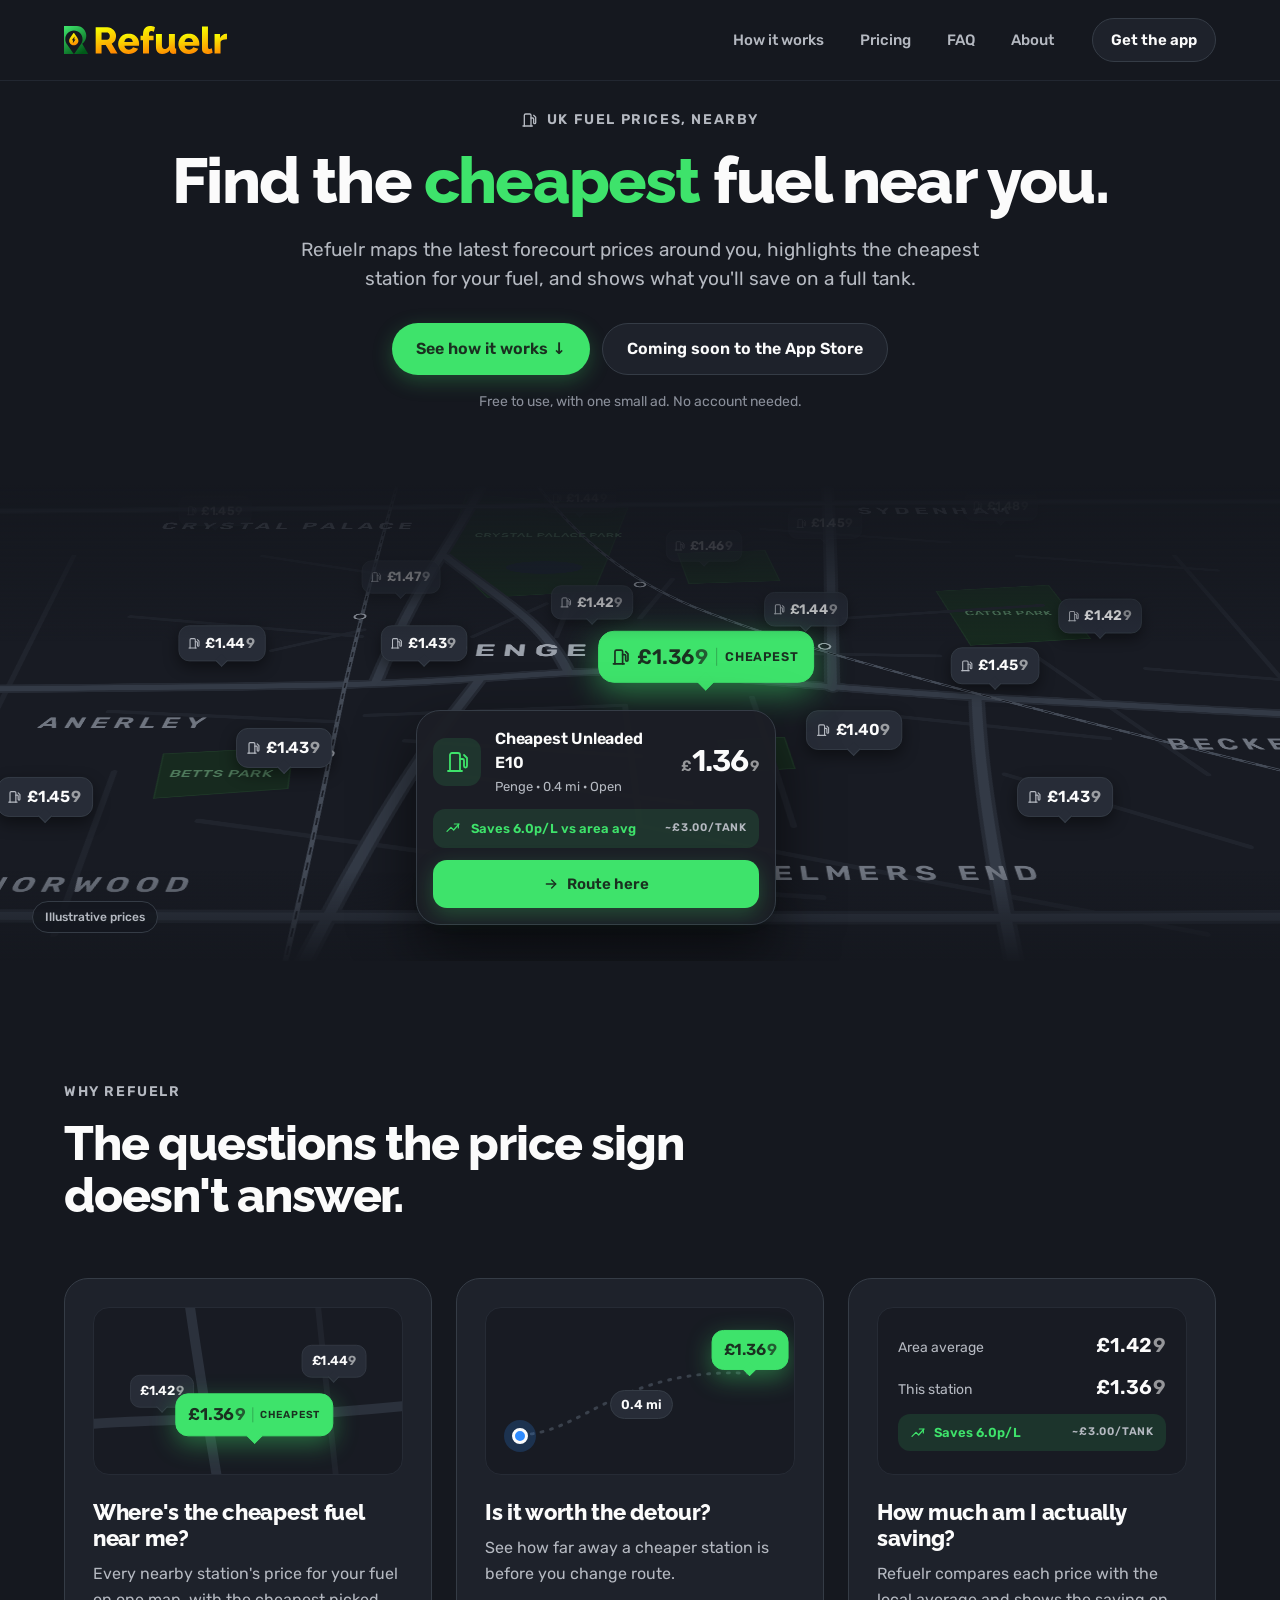
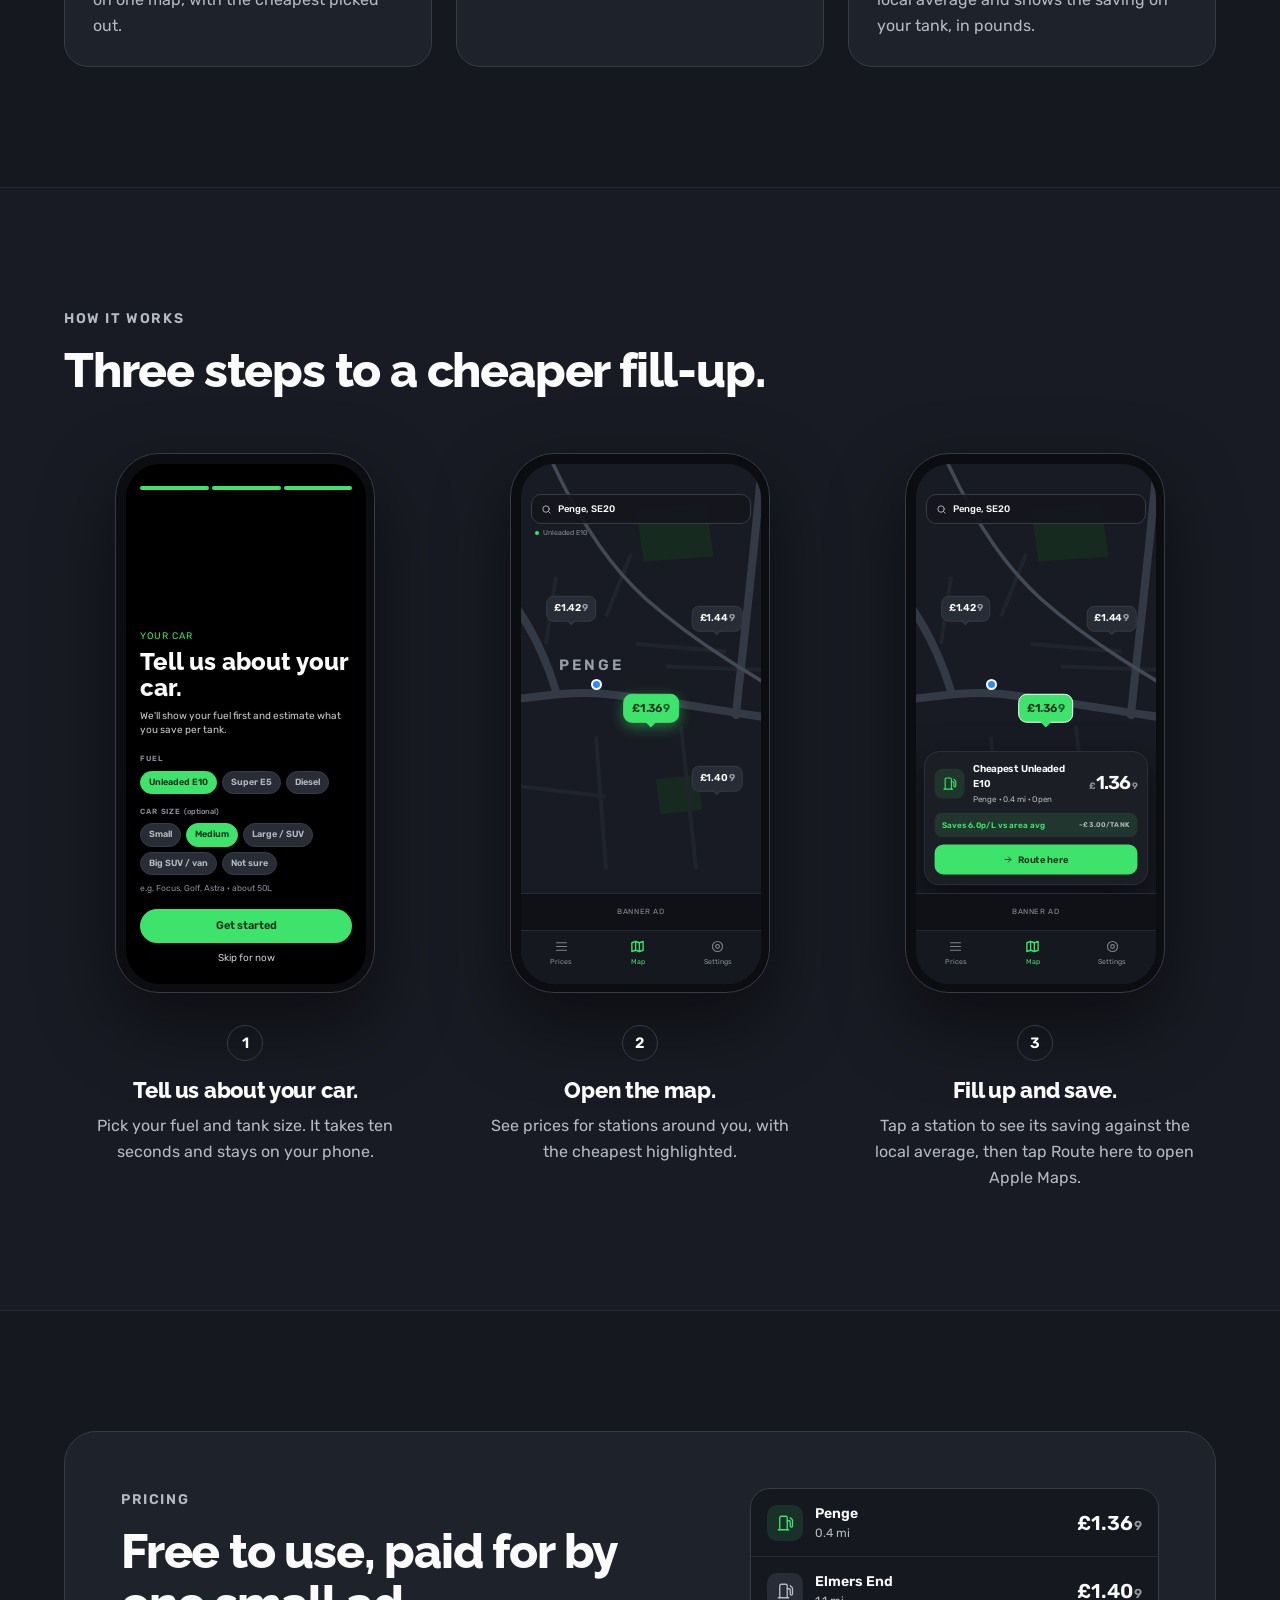
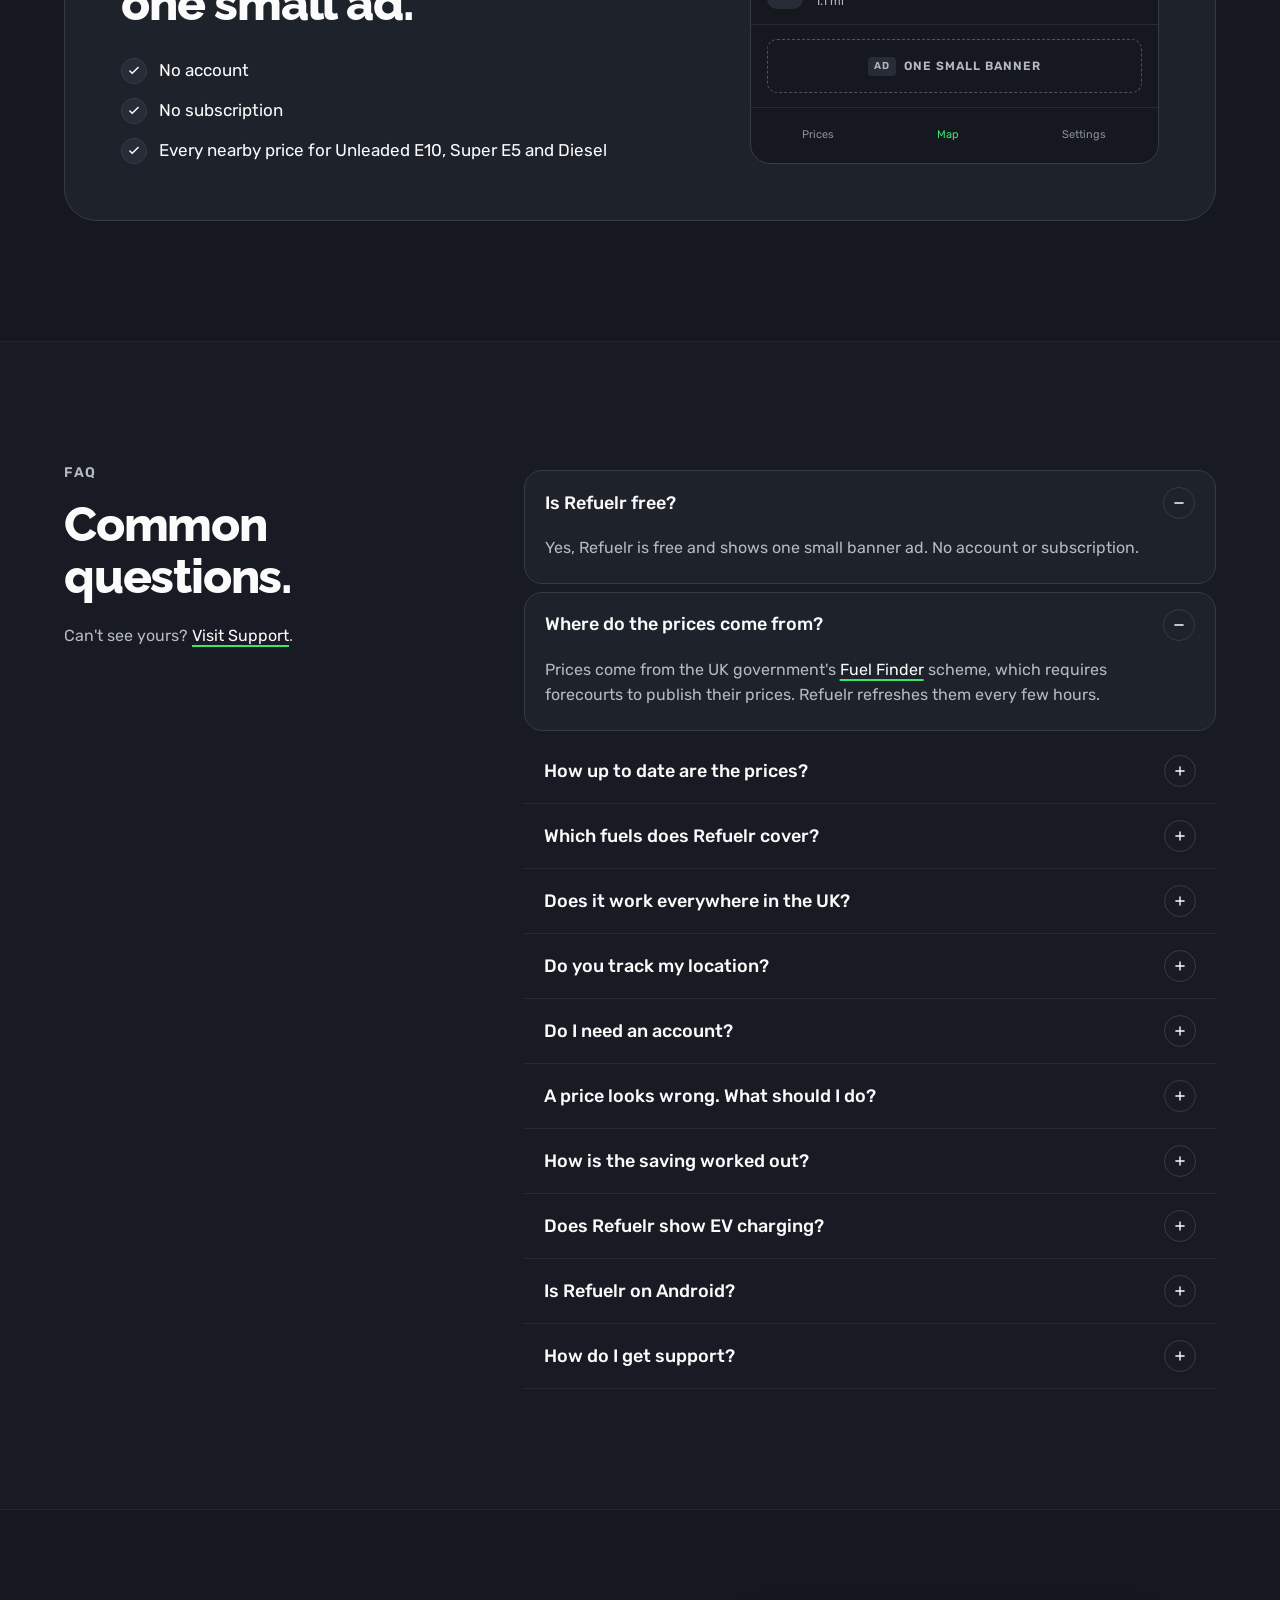
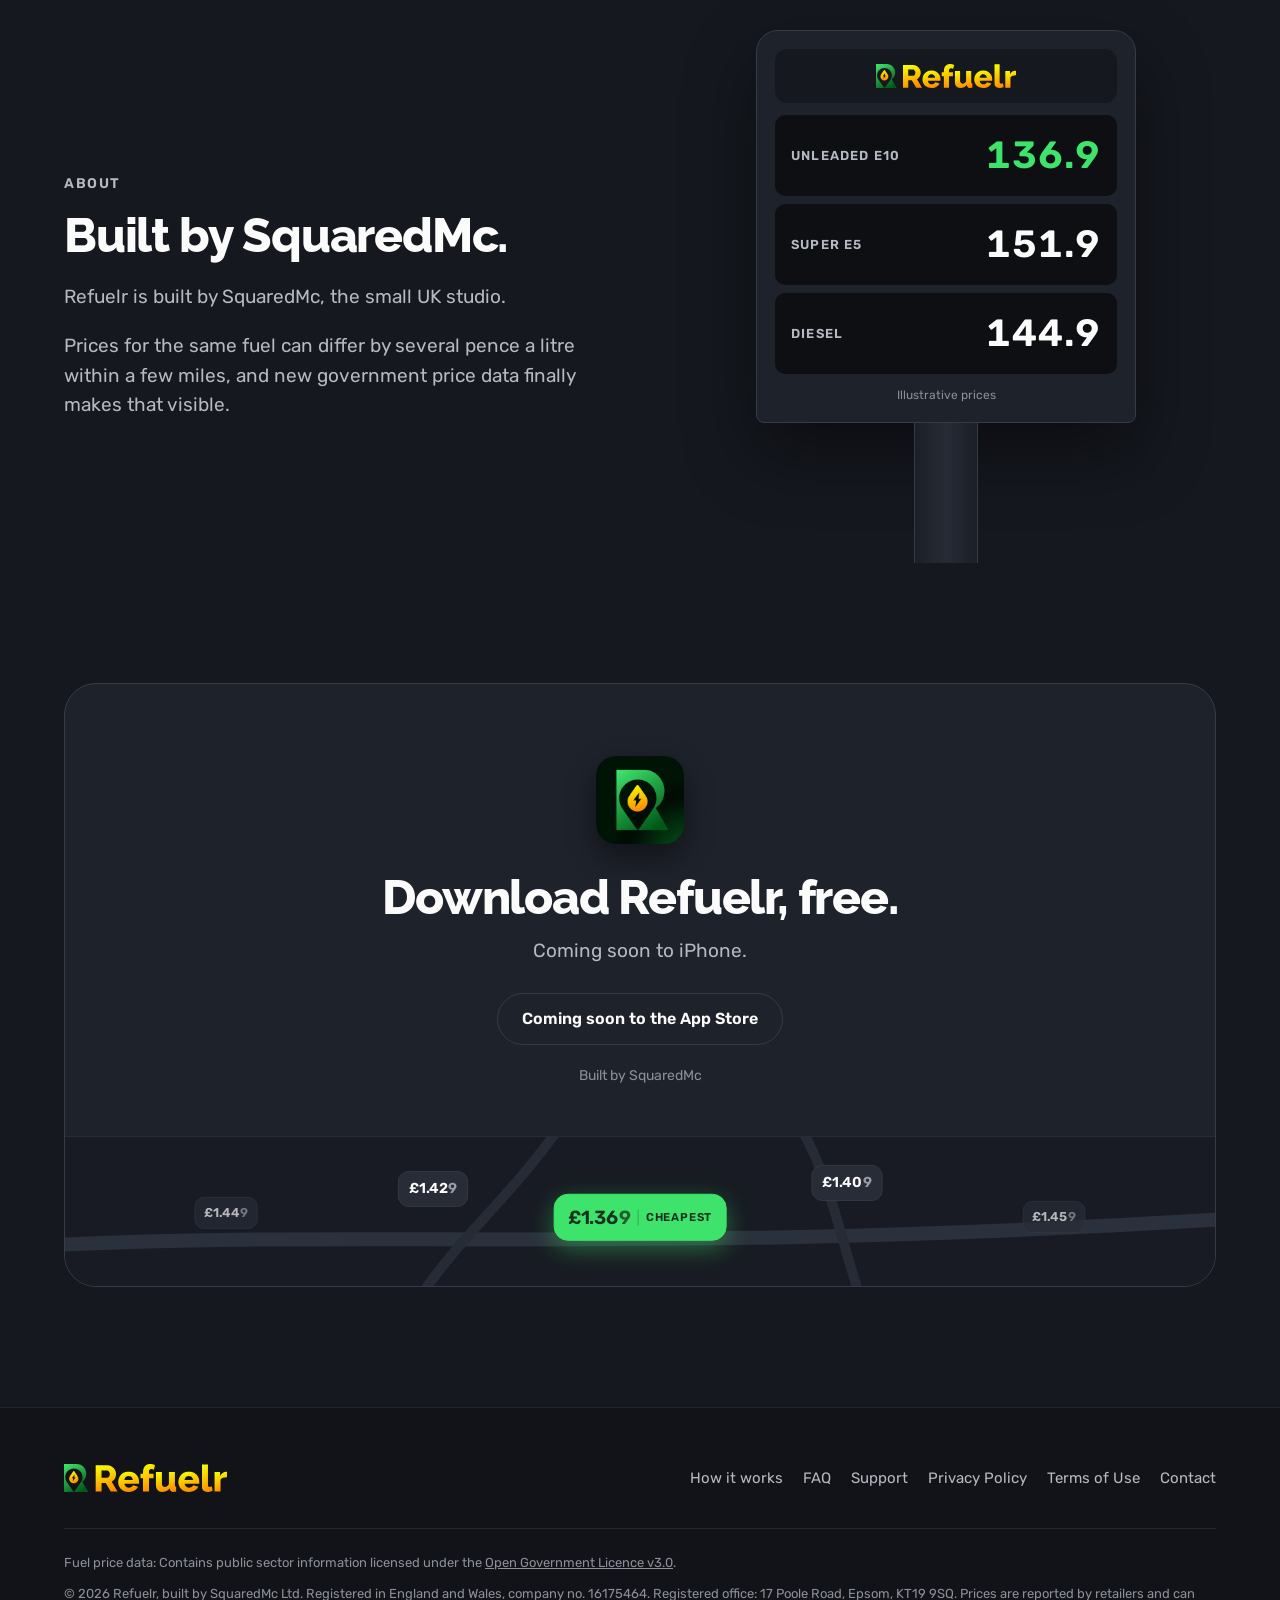
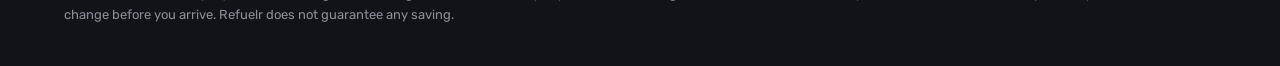
==== commit f5657402: "Redesign homepage from the Claude Design mockup Rebuild the homepage from "Homepage — 1440" in plain" ====
--- a/index.html
+++ b/index.html
@@ -65,62 +65,62 @@
     {
       "@type": "Question",
       "name": "Is Refuelr free?",
-      "acceptedAnswer": { "@type": "Answer", "text": "Yes. Refuelr is free and shows a small banner ad. No account or subscription." }
+      "acceptedAnswer": { "@type": "Answer", "text": "Yes, Refuelr is free and shows one small banner ad. No account or subscription." }
     },
     {
       "@type": "Question",
       "name": "Where do the prices come from?",
-      "acceptedAnswer": { "@type": "Answer", "text": "From the UK Government's Fuel Finder scheme, which requires fuel retailers to report their pump prices. Contains public sector information licensed under the Open Government Licence v3.0." }
+      "acceptedAnswer": { "@type": "Answer", "text": "Prices come from the UK government's Fuel Finder scheme, which requires forecourts to publish their prices. Refuelr refreshes them every few hours." }
     },
     {
       "@type": "Question",
       "name": "How up to date are the prices?",
-      "acceptedAnswer": { "@type": "Answer", "text": "Retailers must report a price change to Fuel Finder within 30 minutes, and Refuelr refreshes its prices from Fuel Finder every few hours. Prices can change at any time, so always check the pump before you fill up." }
+      "acceptedAnswer": { "@type": "Answer", "text": "Refuelr refreshes prices every few hours and shows the latest price each station has reported. A forecourt can change its price between refreshes, so the price at the pump is the one that counts." }
     },
     {
       "@type": "Question",
       "name": "Which fuels does Refuelr cover?",
-      "acceptedAnswer": { "@type": "Answer", "text": "Unleaded (E10), super unleaded (E5) and diesel. Premium diesel isn't shown yet." }
+      "acceptedAnswer": { "@type": "Answer", "text": "Unleaded E10, Super E5 and Diesel." }
     },
     {
       "@type": "Question",
       "name": "Does it work everywhere in the UK?",
-      "acceptedAnswer": { "@type": "Answer", "text": "Refuelr covers forecourts across the UK that report to Fuel Finder. Use your location or search any postcode or town. If there are only a few stations nearby, it automatically searches further afield." }
+      "acceptedAnswer": { "@type": "Answer", "text": "Refuelr shows forecourts across the UK that report their prices to Fuel Finder. Search within 2, 5, 10 or 20 miles of where you are, or of any postcode or town." }
     },
     {
       "@type": "Question",
       "name": "Do you track my location?",
-      "acceptedAnswer": { "@type": "Answer", "text": "Refuelr uses your location only while the app is open, to find stations near you. It's rounded to about 100 metres before it's sent, and it's never saved to our database or used to build a history of where you've been. Ads in the app come from Google, which can use approximate location based on your IP address. Our Privacy Policy has the details." }
+      "acceptedAnswer": { "@type": "Answer", "text": "No. If you allow it, Refuelr uses your location to find stations near you. It isn't stored or used to build a history of where you've been, and you can search by postcode or town instead. The Privacy Policy explains what the app's ad provider collects." }
     },
     {
       "@type": "Question",
       "name": "Do I need an account?",
-      "acceptedAnswer": { "@type": "Answer", "text": "No. Install it and open the map." }
+      "acceptedAnswer": { "@type": "Answer", "text": "No. Your fuel, tank size and other settings stay on your phone." }
     },
     {
       "@type": "Question",
       "name": "A price looks wrong. What should I do?",
-      "acceptedAnswer": { "@type": "Answer", "text": "Email hello@squaredmc.com with the station name, the town, the fuel, the price you saw and when you saw it, and we'll look into it." }
+      "acceptedAnswer": { "@type": "Answer", "text": "Prices are reported by the retailers and can change before the next refresh. If one still looks wrong, email hello@squaredmc.com with the station and the price you saw, and we'll look into it." }
     },
     {
       "@type": "Question",
       "name": "How is the saving worked out?",
-      "acceptedAnswer": { "@type": "Answer", "text": "Refuelr takes the average price for your fuel across all the stations in your search area, subtracts the station's price, and multiplies the difference by your tank size. If you haven't set a car size, it uses 50 litres." }
+      "acceptedAnswer": { "@type": "Answer", "text": "Refuelr takes the difference between a station's price and the local average for your fuel, then multiplies it by your tank size. 6p a litre less on a 50-litre tank is about £3.00." }
     },
     {
       "@type": "Question",
       "name": "Does Refuelr show EV charging?",
-      "acceptedAnswer": { "@type": "Answer", "text": "Not at the moment." }
-    },
-    {
-      "@type": "Question",
-      "name": "Is Refuelr available on Android?",
-      "acceptedAnswer": { "@type": "Answer", "text": "Not yet. Refuelr is iOS only for now." }
+      "acceptedAnswer": { "@type": "Answer", "text": "No. Refuelr covers Unleaded E10, Super E5 and Diesel." }
+    },
+    {
+      "@type": "Question",
+      "name": "Is Refuelr on Android?",
+      "acceptedAnswer": { "@type": "Answer", "text": "Not at the moment. Refuelr is for iPhone." }
     },
     {
       "@type": "Question",
       "name": "How do I get support?",
-      "acceptedAnswer": { "@type": "Answer", "text": "Email hello@squaredmc.com or visit our support page." }
+      "acceptedAnswer": { "@type": "Answer", "text": "Visit the Support page or email hello@squaredmc.com." }
     }
   ]
 }
@@ -130,287 +130,450 @@
 
 <a class="skip-link" href="#main">Skip to content</a>
 
-<header>
-  <div class="wrap nav">
+<header class="site-header">
+  <div class="wrap header-row">
     <a class="logo" href="#top" aria-label="Refuelr home">
       <img src="assets/icons/logo.svg" alt="Refuelr" width="163" height="28">
     </a>
-    <nav aria-label="Primary">
-      <ul class="nav-links">
-        <li><a href="#how-it-works">How it works</a></li>
-        <li><a href="#case-study">Worked example</a></li>
-        <li><a href="#free">Free</a></li>
-        <li><a href="#faq">FAQ</a></li>
-        <li><a href="#about">About</a></li>
-      </ul>
+    <nav class="nav" aria-label="Main">
+      <a class="navlink" href="#how">How it works</a>
+      <a class="navlink" href="#pricing">Pricing</a>
+      <a class="navlink" href="#faq">FAQ</a>
+      <a class="navlink" href="#about">About</a>
+      <a class="btn btn-secondary btn-small" href="#download">Get the app</a>
     </nav>
-    <div class="nav-cta">
-      <a class="btn btn-lg btn-primary" href="#download">Get the app</a>
-      <button class="nav-toggle" aria-label="Menu" aria-expanded="false" aria-controls="mobile-nav">
-        <span></span>
-      </button>
-    </div>
+    <button class="menu-toggle" type="button" aria-label="Menu" aria-expanded="false" aria-controls="mobile-menu">
+      <svg class="icon-open" width="20" height="20" viewBox="0 0 24 24" fill="none" stroke="#fbfbfb" stroke-width="2" stroke-linecap="round" aria-hidden="true"><path d="M4 7h16"/><path d="M4 12h16"/><path d="M4 17h16"/></svg>
+      <svg class="icon-close" width="20" height="20" viewBox="0 0 24 24" fill="none" stroke="#fbfbfb" stroke-width="2" stroke-linecap="round" aria-hidden="true"><path d="M6 6l12 12"/><path d="M18 6L6 18"/></svg>
+    </button>
   </div>
-  <nav id="mobile-nav" class="mobile-nav" aria-label="Mobile">
-    <ul>
-      <li><a href="#how-it-works">How it works</a></li>
-      <li><a href="#case-study">Worked example</a></li>
-      <li><a href="#free">Free</a></li>
-      <li><a href="#faq">FAQ</a></li>
-      <li><a href="#about">About</a></li>
-    </ul>
-    <a class="btn btn-lg btn-primary" href="#download">Get the app</a>
+  <nav id="mobile-menu" class="mobile-menu" aria-label="Mobile">
+    <a class="navlink" href="#how">How it works<svg width="18" height="18" viewBox="0 0 24 24" fill="none" stroke="#7e838e" stroke-width="2" stroke-linecap="round" stroke-linejoin="round" aria-hidden="true"><path d="M9 6l6 6-6 6"/></svg></a>
+    <a class="navlink" href="#pricing">Pricing<svg width="18" height="18" viewBox="0 0 24 24" fill="none" stroke="#7e838e" stroke-width="2" stroke-linecap="round" stroke-linejoin="round" aria-hidden="true"><path d="M9 6l6 6-6 6"/></svg></a>
+    <a class="navlink" href="#faq">FAQ<svg width="18" height="18" viewBox="0 0 24 24" fill="none" stroke="#7e838e" stroke-width="2" stroke-linecap="round" stroke-linejoin="round" aria-hidden="true"><path d="M9 6l6 6-6 6"/></svg></a>
+    <a class="navlink" href="#about">About<svg width="18" height="18" viewBox="0 0 24 24" fill="none" stroke="#7e838e" stroke-width="2" stroke-linecap="round" stroke-linejoin="round" aria-hidden="true"><path d="M9 6l6 6-6 6"/></svg></a>
+    <a class="btn btn-primary" href="#download">Get the app</a>
+    <p class="mobile-menu-note">Free to use, with one small ad. No account needed.</p>
   </nav>
 </header>
 
 <main id="main">
-  <span id="top"></span>
 
   <!-- Hero -->
-  <section class="hero">
+  <section class="hero" aria-labelledby="hero-title">
+    <div class="hero-copy">
+      <p class="eyebrow">
+        <svg width="16" height="16" viewBox="0 0 24 24" fill="none" stroke="#b5b9c1" stroke-width="2" stroke-linecap="round" stroke-linejoin="round" aria-hidden="true"><path d="M5 21V5a2 2 0 012-2h6a2 2 0 012 2v16"/><path d="M3 21h14"/><path d="M15 9h2.5a1.5 1.5 0 011.5 1.5V16a1.5 1.5 0 003 0V8l-3-3"/></svg>
+        UK fuel prices, nearby
+      </p>
+      <h1 id="hero-title" class="hero-title">Find the <span class="hl">cheapest</span> fuel near you.</h1>
+      <p class="lede">Refuelr maps the latest forecourt prices around you, highlights the cheapest station for your fuel, and shows what you'll save on a full tank.</p>
+      <div class="hero-ctas">
+        <a class="btn btn-primary" href="#how">See how it works ↓</a>
+        <!-- At launch, replace this link with Apple's official badge (unmodified, at least 40px tall):
+        <a class="app-store-badge" href="https://apps.apple.com/gb/app/refuelr/idAPP_STORE_ID"><img src="assets/icons/app-store-badge.svg" alt="Download on the App Store" width="156" height="52"></a> -->
+        <a class="btn btn-secondary" href="#download">Coming soon to the App Store</a>
+      </div>
+      <p class="hero-note">Free to use, with one small ad. No account needed.</p>
+    </div>
+
+    <div class="hero-stage" role="img" aria-label="Illustrative map of Penge, SE20, seen in perspective and covered in fuel prices. The cheapest Unleaded E10 is £1.369, 0.4 miles away.">
+      <div class="hero-map">
+        <svg aria-hidden="true">
+          <g class="hero-map-art">
+            <rect x="-800" y="-600" width="3800" height="2600" fill="#181b23"/>
+            <g fill="#172a1f" stroke="#1e3627" stroke-width="2">
+              <path d="M700 60 L980 110 L950 300 L930 420 L770 440 L690 300 Z"/>
+              <path d="M1060 290 L1200 280 L1215 385 L1075 395 Z"/>
+              <path d="M1450 420 L1625 400 L1645 565 L1470 585 Z"/>
+              <path d="M400 860 L560 845 L572 935 L415 955 Z"/>
+              <path d="M1100 830 L1185 822 L1192 892 L1108 900 Z"/>
+            </g>
+            <ellipse cx="850" cy="340" rx="60" ry="22" fill="#18232f"/>
+            <g fill="none" stroke="#20242d" stroke-width="8" stroke-linecap="round">
+              <path d="M640 770 L980 745"/><path d="M700 830 L1000 865"/><path d="M760 905 L1060 965"/>
+              <path d="M980 745 L1000 1010"/><path d="M1150 725 L1180 1010"/><path d="M1300 765 L1600 825"/>
+              <path d="M1550 605 L1700 905"/><path d="M1300 505 L1600 465"/><path d="M1120 605 L1420 615"/>
+              <path d="M880 560 L900 425"/><path d="M1000 505 L1050 380"/><path d="M760 560 L860 460"/>
+              <path d="M480 600 L600 540"/><path d="M300 760 L600 785"/><path d="M350 900 L380 1200"/>
+              <path d="M480 1000 L760 1060"/><path d="M800 1100 L1200 1140"/><path d="M1450 905 L1700 1050"/>
+              <path d="M1600 300 L1900 350"/><path d="M1200 200 L1500 250"/><path d="M400 300 L650 380"/>
+              <path d="M250 500 L600 560"/><path d="M1700 650 L2000 700"/><path d="M1850 300 L1900 1000"/>
+              <path d="M100 300 L200 1200"/><path d="M1000 1010 L1600 1200"/><path d="M1060 560 L1240 575"/>
+            </g>
+            <g fill="none" stroke-linecap="round" stroke-linejoin="round">
+              <g stroke="#262b35" stroke-width="22">
+                <path d="M-800 720 C200 700 500 700 640 690 C800 680 900 650 1000 660 C1150 675 1300 710 1500 730 C1800 760 2100 800 3000 860"/>
+                <path d="M640 690 C650 520 670 380 690 260 C710 120 740 0 760 -600"/>
+                <path d="M780 682 C740 820 660 1000 560 2000"/>
+                <path d="M900 655 C860 520 800 460 690 300"/>
+                <path d="M1260 702 C1280 500 1310 300 1380 -600"/>
+                <path d="M1450 728 C1420 900 1380 1150 1340 2000"/>
+                <path d="M-800 1180 C400 1150 1000 1200 3000 1150"/>
+                <path d="M-800 120 C300 160 900 60 3000 100"/>
+              </g>
+              <g stroke="#333a46" stroke-width="13">
+                <path d="M-800 720 C200 700 500 700 640 690 C800 680 900 650 1000 660 C1150 675 1300 710 1500 730 C1800 760 2100 800 3000 860"/>
+                <path d="M640 690 C650 520 670 380 690 260 C710 120 740 0 760 -600"/>
+                <path d="M780 682 C740 820 660 1000 560 2000"/>
+                <path d="M900 655 C860 520 800 460 690 300"/>
+                <path d="M1260 702 C1280 500 1310 300 1380 -600"/>
+                <path d="M1450 728 C1420 900 1380 1150 1340 2000"/>
+                <path d="M-800 1180 C400 1150 1000 1200 3000 1150"/>
+                <path d="M-800 120 C300 160 900 60 3000 100"/>
+              </g>
+            </g>
+            <g fill="none">
+              <path d="M560 -600 C575 200 590 500 600 700 C615 950 640 1200 660 2000" stroke="#434a56" stroke-width="6"/>
+              <path d="M560 -600 C575 200 590 500 600 700 C615 950 640 1200 660 2000" stroke="#181b23" stroke-width="2" stroke-dasharray="14 14"/>
+              <path d="M640 -600 C820 150 960 360 1080 470 C1250 620 1500 760 3000 1500" stroke="#434a56" stroke-width="6"/>
+              <path d="M640 -600 C820 150 960 360 1080 470 C1250 620 1500 760 3000 1500" stroke="#181b23" stroke-width="2" stroke-dasharray="14 14"/>
+            </g>
+            <g fill="#181b23" stroke="#9aa0aa" stroke-width="3">
+              <circle cx="588" cy="500" r="8"/><circle cx="606" cy="860" r="8"/><circle cx="1000" cy="398" r="8"/><circle cx="1262" cy="588" r="8"/>
+            </g>
+            <g font-family="Rubik, sans-serif" font-weight="500" fill="#4f7a5c" font-size="20" letter-spacing="1">
+              <text x="730" y="230">CRYSTAL PALACE PARK</text><text x="1480" y="496">CATOR PARK</text><text x="420" y="910">BETTS PARK</text>
+            </g>
+            <g font-family="Rubik, sans-serif" font-weight="600" fill="#6f7580" font-size="36" letter-spacing="8" text-anchor="middle">
+              <text x="420" y="200">CRYSTAL PALACE</text><text x="1500" y="140">SYDENHAM</text><text x="330" y="800">ANERLEY</text><text x="1820" y="850">BECKENHAM</text><text x="1300" y="1110">ELMERS END</text><text x="300" y="1130">SOUTH NORWOOD</text>
+            </g>
+            <text x="830" y="616" fill="#9aa0aa" font-family="Rubik, sans-serif" font-weight="600" font-size="48" letter-spacing="10" text-anchor="middle">PENGE</text>
+          </g>
+        </svg>
+      </div>
+      <!-- Price pins and the "you are here" dot are placed by js/main.js -->
+      <div class="hero-pins" aria-hidden="true"></div>
+      <div class="hero-fog" aria-hidden="true"></div>
+      <div class="hero-fade" aria-hidden="true"></div>
+      <div class="hero-chip">Illustrative prices</div>
+    </div>
+
+    <div class="hero-card-wrap">
+      <div class="hero-card station-card">
+        <div class="station-head">
+          <div class="station-icon">
+            <svg width="24" height="24" viewBox="0 0 24 24" fill="none" stroke="#3ee36b" stroke-width="1.8" stroke-linecap="round" stroke-linejoin="round" aria-hidden="true"><path d="M5 21V5a2 2 0 012-2h6a2 2 0 012 2v16"/><path d="M3 21h14"/><path d="M15 9h2.5a1.5 1.5 0 011.5 1.5V16a1.5 1.5 0 003 0V8l-3-3"/></svg>
+          </div>
+          <div class="station-info">
+            <p class="station-name">Cheapest Unleaded E10</p>
+            <p class="station-meta">Penge · 0.4 mi · Open</p>
+          </div>
+          <p class="station-price"><span aria-hidden="true"><span class="unit">£</span><span class="big">1.36</span><span class="unit tail">9</span></span><span class="sr-only">£1.369 a litre</span></p>
+        </div>
+        <div class="saving">
+          <svg width="16" height="16" viewBox="0 0 24 24" fill="none" stroke="#3ee36b" stroke-width="1.8" stroke-linecap="round" stroke-linejoin="round" aria-hidden="true"><path d="M3 17l6-6 4 4 8-9"/><path d="M14 6h6v6"/></svg>
+          <p class="saving-text">Saves 6.0p/L vs area avg</p>
+          <p class="saving-tank">~£3.00/tank</p>
+        </div>
+        <a class="btn btn-primary btn-route" href="#how">
+          <svg width="16" height="16" viewBox="0 0 24 24" fill="none" stroke="#1a3020" stroke-width="2" stroke-linecap="round" stroke-linejoin="round" aria-hidden="true"><path d="M5 12h14"/><path d="M13 6l6 6-6 6"/></svg>
+          Route here
+        </a>
+      </div>
+    </div>
+  </section>
+
+  <!-- Why Refuelr -->
+  <section class="section" id="why" aria-labelledby="why-title">
     <div class="wrap">
-      <div class="hero-copy">
-        <span class="eyebrow">UK fuel prices, nearby</span>
-        <h1>Find the cheapest fuel near you.</h1>
-        <p class="hero-sub">Refuelr maps the latest prices around you, highlights the cheapest station for your fuel, and shows what you could save on a full tank.</p>
-        <div class="hero-ctas">
+      <div class="section-head">
+        <p class="eyebrow">Why Refuelr</p>
+        <h2 id="why-title" class="h2">The questions the price sign doesn't answer.</h2>
+      </div>
+      <div class="grid3">
+        <article class="card">
+          <div class="vis" aria-hidden="true">
+            <svg viewBox="0 0 360 168" preserveAspectRatio="xMidYMid slice" fill="none"><path d="M-10 120 C80 110 160 118 370 96" stroke="#2b313c" stroke-width="10"/><path d="M120 -10 C130 60 140 120 150 180" stroke="#2b313c" stroke-width="10"/><path d="M250 -10 L270 180" stroke="#20242d" stroke-width="6"/></svg>
+            <div class="tag" style="left: 22%; top: 62%; --k: 0.82"><div class="tag-body"><span>£1.42<span class="tail">9</span></span></div><div class="tag-tip"></div></div>
+            <div class="tag" style="left: 78%; top: 44%; --k: 0.82"><div class="tag-body"><span>£1.44<span class="tail">9</span></span></div><div class="tag-tip"></div></div>
+            <div class="tag tag-cheap" style="left: 52%; top: 80%"><div class="tag-body"><span>£1.36<span class="tail">9</span></span><span class="tag-rule"></span><span class="tag-label">Cheapest</span></div><div class="tag-tip"></div></div>
+          </div>
+          <h3 class="h3">Where's the cheapest fuel near me?</h3>
+          <p class="copy">Every nearby station's price for your fuel on one map, with the cheapest picked out.</p>
+        </article>
+
+        <article class="card">
+          <div class="vis" aria-hidden="true">
+            <svg class="vis-route" viewBox="0 0 360 168" fill="none"><path d="M60 128 C120 128 160 60 290 66" stroke="#3a414c" stroke-width="3" stroke-dasharray="2 8" stroke-linecap="round"/></svg>
+            <div class="you-are-here" style="left: calc(50% - 120px); top: 128px"></div>
+            <div class="tag tag-cheap" style="left: calc(50% + 110px); top: 66px; font-size: 16px"><div class="tag-body"><span>£1.36<span class="tail">9</span></span></div><div class="tag-tip"></div></div>
+            <div class="distance-chip">0.4 mi</div>
+          </div>
+          <h3 class="h3">Is it worth the detour?</h3>
+          <p class="copy">See how far away a cheaper station is before you change route.</p>
+        </article>
+
+        <article class="card">
+          <div class="vis vis-compare" aria-hidden="true">
+            <div class="compare-row"><span>Area average</span><strong>£1.42<span class="tail">9</span></strong></div>
+            <div class="compare-row"><span>This station</span><strong>£1.36<span class="tail">9</span></strong></div>
+            <div class="saving">
+              <svg width="16" height="16" viewBox="0 0 24 24" fill="none" stroke="#3ee36b" stroke-width="1.8" stroke-linecap="round" stroke-linejoin="round"><path d="M3 17l6-6 4 4 8-9"/><path d="M14 6h6v6"/></svg>
+              <span class="saving-text">Saves 6.0p/L</span>
+              <span class="saving-tank">~£3.00/tank</span>
+            </div>
+          </div>
+          <h3 class="h3">How much am I actually saving?</h3>
+          <p class="copy">Refuelr compares each price with the local average and shows the saving on your tank, in pounds.</p>
+        </article>
+      </div>
+    </div>
+  </section>
+
+  <!-- How it works -->
+  <section class="section band" id="how" aria-labelledby="how-title">
+    <div class="wrap">
+      <div class="section-head">
+        <p class="eyebrow">How it works</p>
+        <h2 id="how-title" class="h2">Three steps to a cheaper fill-up.</h2>
+      </div>
+      <ol class="steps">
+        <li class="step">
+          <div class="phone">
+            <div class="screen screen-setup" role="img" aria-label="App screen: choose your fuel and car size">
+              <div class="setup-progress"><span></span><span></span><span></span></div>
+              <div class="setup-kicker">Your car</div>
+              <div class="setup-title">Tell us about your car.</div>
+              <div class="setup-text">We'll show your fuel first and estimate what you save per tank.</div>
+              <div class="setup-label">Fuel</div>
+              <div class="setup-chips"><span class="is-on">Unleaded E10</span><span>Super E5</span><span>Diesel</span></div>
+              <div class="setup-label">Car size <span>(optional)</span></div>
+              <div class="setup-chips"><span>Small</span><span class="is-on">Medium</span><span>Large / SUV</span><span>Big SUV / van</span><span>Not sure</span></div>
+              <div class="setup-hint">e.g. Focus, Golf, Astra · about 50L</div>
+              <div class="setup-cta">Get started</div>
+              <div class="setup-skip">Skip for now</div>
+            </div>
+          </div>
+          <div class="step-num" aria-hidden="true">1</div>
+          <h3 class="h3">Tell us about your car.</h3>
+          <p class="copy">Pick your fuel and tank size. It takes ten seconds and stays on your phone.</p>
+        </li>
+
+        <li class="step">
+          <div class="phone">
+            <div class="screen" role="img" aria-label="App screen: a map of nearby stations with the cheapest highlighted">
+              <svg aria-hidden="true" viewBox="830 200 480 1040" width="240" height="520"><rect x="0" y="0" width="2400" height="1400" fill="#181b23"/><path d="M1060 290 L1200 280 L1215 385 L1075 395 Z" fill="#172a1f"/><path d="M1100 830 L1185 822 L1192 892 L1108 900 Z" fill="#172a1f"/><g stroke="#20242d" stroke-width="8" fill="none"><path d="M980 745 L1000 1010"/><path d="M1150 725 L1180 1010"/><path d="M1120 605 L1420 615"/><path d="M880 560 L900 425"/><path d="M1000 505 L1050 380"/><path d="M700 830 L1000 865"/><path d="M1060 560 L1240 575"/></g><g stroke="#333a46" stroke-width="16" fill="none" stroke-linecap="round"><path d="M640 690 C800 680 900 650 1000 660 C1150 675 1300 710 1500 730"/><path d="M900 655 C860 520 800 460 690 300"/><path d="M1260 702 C1280 500 1310 300 1380 -600"/></g><path d="M640 -600 C820 150 960 360 1080 470 C1250 620 1500 760 3000 1500" stroke="#434a56" stroke-width="7" fill="none"/><text x="905" y="612" fill="#9aa0aa" font-family="Rubik, sans-serif" font-weight="600" font-size="30" letter-spacing="6">PENGE</text></svg>
+              <div class="app-search"><svg width="11" height="11" viewBox="0 0 24 24" fill="none" stroke="#b5b9c1" stroke-width="2" stroke-linecap="round"><circle cx="11" cy="11" r="7"/><path d="M20 20l-3.5-3.5"/></svg>Penge, SE20</div>
+              <div class="app-fuel">Unleaded E10</div>
+              <div class="app-you"></div>
+              <div class="tag" style="left: 50px; top: 160px"><div class="tag-body"><span>£1.42<span class="tail">9</span></span></div><div class="tag-tip"></div></div>
+              <div class="tag" style="left: 196px; top: 170px"><div class="tag-body"><span>£1.44<span class="tail">9</span></span></div><div class="tag-tip"></div></div>
+              <div class="tag" style="left: 196px; top: 330px"><div class="tag-body"><span>£1.40<span class="tail">9</span></span></div><div class="tag-tip"></div></div>
+              <div class="tag tag-cheap" style="left: 130px; top: 262px"><div class="tag-body"><span>£1.36<span class="tail">9</span></span></div><div class="tag-tip"></div></div>
+              <div class="app-ad">Banner ad</div>
+              <div class="app-tabs">
+                <span><svg width="15" height="15" viewBox="0 0 24 24" fill="none" stroke="#7e838e" stroke-width="1.8" stroke-linecap="round"><path d="M4 6h16M4 12h16M4 18h16"/></svg>Prices</span>
+                <span class="is-on"><svg width="15" height="15" viewBox="0 0 24 24" fill="none" stroke="#3ee36b" stroke-width="2.2" stroke-linecap="round" stroke-linejoin="round"><path d="M9 4L3 6v14l6-2 6 2 6-2V4l-6 2-6-2z"/><path d="M9 4v14M15 6v14"/></svg>Map</span>
+                <span><svg width="15" height="15" viewBox="0 0 24 24" fill="none" stroke="#7e838e" stroke-width="1.8"><circle cx="12" cy="12" r="3"/><circle cx="12" cy="12" r="8"/></svg>Settings</span>
+              </div>
+            </div>
+          </div>
+          <div class="step-num" aria-hidden="true">2</div>
+          <h3 class="h3">Open the map.</h3>
+          <p class="copy">See prices for stations around you, with the cheapest highlighted.</p>
+        </li>
+
+        <li class="step">
+          <div class="phone">
+            <div class="screen" role="img" aria-label="App screen: the cheapest station's card with its saving and a Route here button">
+              <svg aria-hidden="true" viewBox="830 200 480 1040" width="240" height="520"><rect x="0" y="0" width="2400" height="1400" fill="#181b23"/><path d="M1060 290 L1200 280 L1215 385 L1075 395 Z" fill="#172a1f"/><g stroke="#20242d" stroke-width="8" fill="none"><path d="M980 745 L1000 1010"/><path d="M1150 725 L1180 1010"/><path d="M1120 605 L1420 615"/><path d="M880 560 L900 425"/><path d="M1000 505 L1050 380"/><path d="M1060 560 L1240 575"/></g><g stroke="#333a46" stroke-width="16" fill="none" stroke-linecap="round"><path d="M640 690 C800 680 900 650 1000 660 C1150 675 1300 710 1500 730"/><path d="M900 655 C860 520 800 460 690 300"/><path d="M1260 702 C1280 500 1310 300 1380 -600"/></g><path d="M640 -600 C820 150 960 360 1080 470 C1250 620 1500 760 3000 1500" stroke="#434a56" stroke-width="7" fill="none"/></svg>
+              <div class="app-search"><svg width="11" height="11" viewBox="0 0 24 24" fill="none" stroke="#b5b9c1" stroke-width="2" stroke-linecap="round"><circle cx="11" cy="11" r="7"/><path d="M20 20l-3.5-3.5"/></svg>Penge, SE20</div>
+              <div class="app-you"></div>
+              <div class="tag" style="left: 50px; top: 160px"><div class="tag-body"><span>£1.42<span class="tail">9</span></span></div><div class="tag-tip"></div></div>
+              <div class="tag" style="left: 196px; top: 170px"><div class="tag-body"><span>£1.44<span class="tail">9</span></span></div><div class="tag-tip"></div></div>
+              <div class="tag tag-cheap tag-selected" style="left: 130px; top: 262px"><div class="tag-body"><span>£1.36<span class="tail">9</span></span></div><div class="tag-tip"></div></div>
+              <div class="app-card">
+                <div class="station-card">
+                  <div class="station-head">
+                    <div class="station-icon"><svg width="24" height="24" viewBox="0 0 24 24" fill="none" stroke="#3ee36b" stroke-width="1.8" stroke-linecap="round" stroke-linejoin="round"><path d="M5 21V5a2 2 0 012-2h6a2 2 0 012 2v16"/><path d="M3 21h14"/><path d="M15 9h2.5a1.5 1.5 0 011.5 1.5V16a1.5 1.5 0 003 0V8l-3-3"/></svg></div>
+                    <div class="station-info"><div class="station-name">Cheapest Unleaded E10</div><div class="station-meta">Penge · 0.4 mi · Open</div></div>
+                    <div class="station-price"><span class="unit">£</span><span class="big">1.36</span><span class="unit tail">9</span></div>
+                  </div>
+                  <div class="saving"><span class="saving-text">Saves 6.0p/L vs area avg</span><span class="saving-tank">~£3.00/tank</span></div>
+                  <div class="btn btn-primary btn-route"><svg width="16" height="16" viewBox="0 0 24 24" fill="none" stroke="#1a3020" stroke-width="2" stroke-linecap="round" stroke-linejoin="round"><path d="M5 12h14"/><path d="M13 6l6 6-6 6"/></svg>Route here</div>
+                </div>
+              </div>
+              <div class="app-ad">Banner ad</div>
+              <div class="app-tabs">
+                <span><svg width="15" height="15" viewBox="0 0 24 24" fill="none" stroke="#7e838e" stroke-width="1.8" stroke-linecap="round"><path d="M4 6h16M4 12h16M4 18h16"/></svg>Prices</span>
+                <span class="is-on"><svg width="15" height="15" viewBox="0 0 24 24" fill="none" stroke="#3ee36b" stroke-width="2.2" stroke-linecap="round" stroke-linejoin="round"><path d="M9 4L3 6v14l6-2 6 2 6-2V4l-6 2-6-2z"/><path d="M9 4v14M15 6v14"/></svg>Map</span>
+                <span><svg width="15" height="15" viewBox="0 0 24 24" fill="none" stroke="#7e838e" stroke-width="1.8"><circle cx="12" cy="12" r="3"/><circle cx="12" cy="12" r="8"/></svg>Settings</span>
+              </div>
+            </div>
+          </div>
+          <div class="step-num" aria-hidden="true">3</div>
+          <h3 class="h3">Fill up and save.</h3>
+          <p class="copy">Tap a station to see its saving against the local average, then tap Route here to open Apple Maps.</p>
+        </li>
+      </ol>
+    </div>
+  </section>
+
+  <!-- Pricing -->
+  <section class="section" id="pricing" aria-labelledby="pricing-title">
+    <div class="wrap">
+      <div class="free-card">
+        <div>
+          <p class="eyebrow">Pricing</p>
+          <h2 id="pricing-title" class="h2">Free to use, paid for by one small ad.</h2>
+          <ul class="ticks">
+            <li><span class="tick"><svg width="14" height="14" viewBox="0 0 24 24" fill="none" stroke="#fbfbfb" stroke-width="2.6" stroke-linecap="round" stroke-linejoin="round" aria-hidden="true"><path d="M5 12l4 4 10-10"/></svg></span>No account</li>
+            <li><span class="tick"><svg width="14" height="14" viewBox="0 0 24 24" fill="none" stroke="#fbfbfb" stroke-width="2.6" stroke-linecap="round" stroke-linejoin="round" aria-hidden="true"><path d="M5 12l4 4 10-10"/></svg></span>No subscription</li>
+            <li><span class="tick"><svg width="14" height="14" viewBox="0 0 24 24" fill="none" stroke="#fbfbfb" stroke-width="2.6" stroke-linecap="round" stroke-linejoin="round" aria-hidden="true"><path d="M5 12l4 4 10-10"/></svg></span>Every nearby price for Unleaded E10, Super E5 and Diesel</li>
+          </ul>
+        </div>
+        <div class="list-mock" aria-hidden="true">
+          <div class="list-row">
+            <div class="list-icon is-cheapest"><svg width="18" height="18" viewBox="0 0 24 24" fill="none" stroke="#3ee36b" stroke-width="1.8" stroke-linecap="round" stroke-linejoin="round"><path d="M5 21V5a2 2 0 012-2h6a2 2 0 012 2v16"/><path d="M3 21h14"/><path d="M15 9h2.5a1.5 1.5 0 011.5 1.5V16a1.5 1.5 0 003 0V8l-3-3"/></svg></div>
+            <div class="list-name">Penge<span>0.4 mi</span></div>
+            <div class="list-price">£1.36<span class="tail">9</span></div>
+          </div>
+          <div class="list-row">
+            <div class="list-icon"><svg width="18" height="18" viewBox="0 0 24 24" fill="none" stroke="#b5b9c1" stroke-width="1.8" stroke-linecap="round" stroke-linejoin="round"><path d="M5 21V5a2 2 0 012-2h6a2 2 0 012 2v16"/><path d="M3 21h14"/><path d="M15 9h2.5a1.5 1.5 0 011.5 1.5V16a1.5 1.5 0 003 0V8l-3-3"/></svg></div>
+            <div class="list-name">Elmers End<span>1.1 mi</span></div>
+            <div class="list-price">£1.40<span class="tail">9</span></div>
+          </div>
+          <div class="ad-slot"><span>Ad</span>One small banner</div>
+          <div class="list-tabs"><span>Prices</span><span class="is-on">Map</span><span>Settings</span></div>
+        </div>
+      </div>
+    </div>
+  </section>
+
+  <!-- FAQ: if you change a question or answer, update the FAQPage JSON-LD in the <head> too -->
+  <section class="section band" id="faq" aria-labelledby="faq-title">
+    <div class="wrap faq-grid">
+      <div class="faq-intro">
+        <p class="eyebrow">FAQ</p>
+        <h2 id="faq-title" class="h2">Common questions.</h2>
+        <p class="copy">Can't see yours? <a class="textlink" href="support.html">Visit Support</a>.</p>
+      </div>
+      <div>
+        <details class="faq-item" open>
+          <summary>Is Refuelr free?<span class="faq-icon" aria-hidden="true"><svg width="14" height="14" viewBox="0 0 24 24" fill="none" stroke="#fbfbfb" stroke-width="2.4" stroke-linecap="round"><path d="M5 12h14"/><path class="faq-plus" d="M12 5v14"/></svg></span></summary>
+          <p>Yes, Refuelr is free and shows one small banner ad. No account or subscription.</p>
+        </details>
+        <details class="faq-item" open>
+          <summary>Where do the prices come from?<span class="faq-icon" aria-hidden="true"><svg width="14" height="14" viewBox="0 0 24 24" fill="none" stroke="#fbfbfb" stroke-width="2.4" stroke-linecap="round"><path d="M5 12h14"/><path class="faq-plus" d="M12 5v14"/></svg></span></summary>
+          <p>Prices come from the UK government's <a class="textlink" href="https://www.gov.uk/guidance/fuel-finder" target="_blank" rel="noopener">Fuel Finder</a> scheme, which requires forecourts to publish their prices. Refuelr refreshes them every few hours.</p>
+        </details>
+        <details class="faq-item">
+          <summary>How up to date are the prices?<span class="faq-icon" aria-hidden="true"><svg width="14" height="14" viewBox="0 0 24 24" fill="none" stroke="#fbfbfb" stroke-width="2.4" stroke-linecap="round"><path d="M5 12h14"/><path class="faq-plus" d="M12 5v14"/></svg></span></summary>
+          <p>Refuelr refreshes prices every few hours and shows the latest price each station has reported. A forecourt can change its price between refreshes, so the price at the pump is the one that counts.</p>
+        </details>
+        <details class="faq-item">
+          <summary>Which fuels does Refuelr cover?<span class="faq-icon" aria-hidden="true"><svg width="14" height="14" viewBox="0 0 24 24" fill="none" stroke="#fbfbfb" stroke-width="2.4" stroke-linecap="round"><path d="M5 12h14"/><path class="faq-plus" d="M12 5v14"/></svg></span></summary>
+          <p>Unleaded E10, Super E5 and Diesel.</p>
+        </details>
+        <details class="faq-item">
+          <summary>Does it work everywhere in the UK?<span class="faq-icon" aria-hidden="true"><svg width="14" height="14" viewBox="0 0 24 24" fill="none" stroke="#fbfbfb" stroke-width="2.4" stroke-linecap="round"><path d="M5 12h14"/><path class="faq-plus" d="M12 5v14"/></svg></span></summary>
+          <p>Refuelr shows forecourts across the UK that report their prices to Fuel Finder. Search within 2, 5, 10 or 20 miles of where you are, or of any postcode or town.</p>
+        </details>
+        <details class="faq-item">
+          <summary>Do you track my location?<span class="faq-icon" aria-hidden="true"><svg width="14" height="14" viewBox="0 0 24 24" fill="none" stroke="#fbfbfb" stroke-width="2.4" stroke-linecap="round"><path d="M5 12h14"/><path class="faq-plus" d="M12 5v14"/></svg></span></summary>
+          <p>No. If you allow it, Refuelr uses your location to find stations near you. It isn't stored or used to build a history of where you've been, and you can search by postcode or town instead. The <a class="textlink" href="privacy.html">Privacy Policy</a> explains what the app's ad provider collects.</p>
+        </details>
+        <details class="faq-item">
+          <summary>Do I need an account?<span class="faq-icon" aria-hidden="true"><svg width="14" height="14" viewBox="0 0 24 24" fill="none" stroke="#fbfbfb" stroke-width="2.4" stroke-linecap="round"><path d="M5 12h14"/><path class="faq-plus" d="M12 5v14"/></svg></span></summary>
+          <p>No. Your fuel, tank size and other settings stay on your phone.</p>
+        </details>
+        <details class="faq-item">
+          <summary>A price looks wrong. What should I do?<span class="faq-icon" aria-hidden="true"><svg width="14" height="14" viewBox="0 0 24 24" fill="none" stroke="#fbfbfb" stroke-width="2.4" stroke-linecap="round"><path d="M5 12h14"/><path class="faq-plus" d="M12 5v14"/></svg></span></summary>
+          <p>Prices are reported by the retailers and can change before the next refresh. If one still looks wrong, <a class="textlink" href="mailto:hello@squaredmc.com">email us</a> with the station and the price you saw, and we'll look into it.</p>
+        </details>
+        <details class="faq-item">
+          <summary>How is the saving worked out?<span class="faq-icon" aria-hidden="true"><svg width="14" height="14" viewBox="0 0 24 24" fill="none" stroke="#fbfbfb" stroke-width="2.4" stroke-linecap="round"><path d="M5 12h14"/><path class="faq-plus" d="M12 5v14"/></svg></span></summary>
+          <p>Refuelr takes the difference between a station's price and the local average for your fuel, then multiplies it by your tank size. 6p a litre less on a 50-litre tank is about £3.00.</p>
+        </details>
+        <details class="faq-item">
+          <summary>Does Refuelr show EV charging?<span class="faq-icon" aria-hidden="true"><svg width="14" height="14" viewBox="0 0 24 24" fill="none" stroke="#fbfbfb" stroke-width="2.4" stroke-linecap="round"><path d="M5 12h14"/><path class="faq-plus" d="M12 5v14"/></svg></span></summary>
+          <p>No. Refuelr covers Unleaded E10, Super E5 and Diesel.</p>
+        </details>
+        <details class="faq-item">
+          <summary>Is Refuelr on Android?<span class="faq-icon" aria-hidden="true"><svg width="14" height="14" viewBox="0 0 24 24" fill="none" stroke="#fbfbfb" stroke-width="2.4" stroke-linecap="round"><path d="M5 12h14"/><path class="faq-plus" d="M12 5v14"/></svg></span></summary>
+          <p>Not at the moment. Refuelr is for iPhone.</p>
+        </details>
+        <details class="faq-item">
+          <summary>How do I get support?<span class="faq-icon" aria-hidden="true"><svg width="14" height="14" viewBox="0 0 24 24" fill="none" stroke="#fbfbfb" stroke-width="2.4" stroke-linecap="round"><path d="M5 12h14"/><path class="faq-plus" d="M12 5v14"/></svg></span></summary>
+          <p>Visit the <a class="textlink" href="support.html">Support page</a> or email <a class="textlink" href="mailto:hello@squaredmc.com">hello@squaredmc.com</a>.</p>
+        </details>
+      </div>
+    </div>
+  </section>
+
+  <!-- About -->
+  <section class="section" id="about" aria-labelledby="about-title">
+    <div class="wrap split">
+      <div>
+        <p class="eyebrow">About</p>
+        <h2 id="about-title" class="h2">Built by SquaredMc.</h2>
+        <p class="lede">Refuelr is built by SquaredMc, the small UK studio.</p>
+        <p class="lede">Prices for the same fuel can differ by several pence a litre within a few miles, and new government price data finally makes that visible.</p>
+      </div>
+      <div class="board-wrap" aria-hidden="true">
+        <div class="board">
+          <div class="board-logo"><img src="assets/icons/logo.svg" alt="" width="140" height="24"></div>
+          <div class="board-rows">
+            <div class="board-row is-cheapest">Unleaded E10<strong>136.9</strong></div>
+            <div class="board-row">Super E5<strong>151.9</strong></div>
+            <div class="board-row">Diesel<strong>144.9</strong></div>
+          </div>
+          <p class="board-note">Illustrative prices</p>
+        </div>
+        <div class="board-post"></div>
+      </div>
+    </div>
+  </section>
+
+  <!-- Download -->
+  <section class="section section-flush" id="download" aria-labelledby="download-title">
+    <div class="wrap">
+      <div class="cta-card">
+        <img class="cta-icon" src="assets/icons/app-icon.png" alt="" width="88" height="88">
+        <h2 id="download-title" class="h2">Download Refuelr, free.</h2>
+        <p class="lede">Coming soon to iPhone.</p>
+        <div class="cta-actions">
           <!-- At launch, replace this span with Apple's official badge (unmodified, at least 40px tall):
           <a class="app-store-badge" href="https://apps.apple.com/gb/app/refuelr/idAPP_STORE_ID"><img src="assets/icons/app-store-badge.svg" alt="Download on the App Store" width="156" height="52"></a> -->
-          <span class="btn btn-lg coming-soon">Coming soon to the App Store</span>
-          <a class="btn btn-lg btn-outline" href="#case-study">See what you could save ↓</a>
-        </div>
-        <p class="hero-support">Free to use. No account needed.</p>
-      </div>
-      <div class="hero-visual">
-        <div class="phone-frame">
-          <img src="assets/screenshots/hero.png" alt="Refuelr map of Croydon with fuel prices on pins. The cheapest station, Sainsbury's Purley Way at £1.709 a litre, is highlighted and saves 4.2p a litre against the area average, about £2.10 a tank." width="640" height="1146" loading="eager">
-        </div>
-      </div>
-    </div>
-  </section>
-
-  <!-- Value props -->
-  <section id="value-props">
-    <div class="wrap">
-      <div class="section-head">
-        <span class="eyebrow">Why Refuelr</span>
-        <h2>The questions the price sign doesn't answer.</h2>
-      </div>
-      <div class="card-grid">
-        <div class="value-card">
-          <div class="icon" aria-hidden="true">
-            <svg viewBox="0 0 24 24" fill="none" stroke="currentColor" stroke-width="2" stroke-linecap="round" stroke-linejoin="round"><path d="M12 21s-7-6.2-7-11.5a7 7 0 0 1 14 0C19 14.8 12 21 12 21z"/><circle cx="12" cy="9.5" r="2.5"/></svg>
-          </div>
-          <h3>Where's the cheapest fuel near me?</h3>
-          <p>Every nearby station's price for your fuel, on a map and in a list, with the cheapest picked out.</p>
-        </div>
-        <div class="value-card">
-          <div class="icon" aria-hidden="true">
-            <svg viewBox="0 0 24 24" fill="none" stroke="currentColor" stroke-width="2" stroke-linecap="round" stroke-linejoin="round"><circle cx="5" cy="19" r="2"/><circle cx="19" cy="5" r="2"/><path d="M7 19h8.5a3.5 3.5 0 0 0 0-7h-7a3.5 3.5 0 0 1 0-7H17"/></svg>
-          </div>
-          <h3>Is it worth the detour?</h3>
-          <p>See how far away a cheaper station is before you change your route.</p>
-        </div>
-        <div class="value-card">
-          <div class="icon" aria-hidden="true">
-            <svg viewBox="0 0 24 24" fill="none" stroke="currentColor" stroke-width="2" stroke-linecap="round" stroke-linejoin="round"><path d="M16.5 6.5A4 4 0 0 0 9 8.5V13c0 2.5-1 4.5-3 5.5h12"/><path d="M6 12.5h8"/></svg>
-          </div>
-          <h3>How much am I actually saving?</h3>
-          <p>Refuelr compares each price with the local average and shows the saving on your tank, in pounds.</p>
-        </div>
-      </div>
-    </div>
-  </section>
-
-  <!-- How it works -->
-  <section id="how-it-works" class="band">
-    <div class="wrap">
-      <div class="section-head">
-        <span class="eyebrow">How it works</span>
-        <h2>Three steps to a cheaper fill-up.</h2>
-      </div>
-      <div class="steps-grid">
-        <div class="step-card">
-          <div class="step-shot">
-            <img src="assets/screenshots/step-1-car-setup.png" alt="Refuelr car setup: Unleaded E10 chosen as the fuel and Medium as the car size, about 50 litres, with a Get started button" width="882" height="731" loading="lazy">
-          </div>
-          <span class="step-number">1</span>
-          <h3>Tell us about your car</h3>
-          <p>Pick your fuel and your car's size. It takes ten seconds and stays on your phone.</p>
-        </div>
-        <div class="step-card">
-          <div class="step-shot">
-            <img src="assets/screenshots/step-2-map.png" alt="Refuelr map showing unleaded prices on pins around Croydon, with the cheapest, £1.709, highlighted in green" width="882" height="731" loading="lazy">
-          </div>
-          <span class="step-number">2</span>
-          <h3>Open the map</h3>
-          <p>Prices for stations around you, with the cheapest one highlighted.</p>
-        </div>
-        <div class="step-card">
-          <div class="step-shot">
-            <img src="assets/screenshots/step-3-saving.png" alt="Refuelr station card for Sainsbury's Purley Way at £1.709, saving 4.2p a litre against the area average, about £2.10 a tank, with a Route here button" width="882" height="731" loading="lazy">
-          </div>
-          <span class="step-number">3</span>
-          <h3>Fill up and save</h3>
-          <p>Tap a station to see its saving against the local average, then tap Route here for directions in Apple Maps.</p>
-        </div>
-      </div>
-    </div>
-  </section>
-
-  <!-- Worked example -->
-  <section id="case-study" class="case-study">
-    <div class="wrap">
-      <div class="case-study-copy">
-        <span class="eyebrow">Worked example</span>
-        <h2>Is a cheaper station worth the drive?</h2>
-        <p>A common question with a simple answer. Here's how it plays out for a typical family car.</p>
-        <p>The scenario: a 55-litre tank, a local average of 175.9p a litre, and a station selling at 169.9p that's a 2-mile detour, in a car doing about 45mpg.</p>
-        <p>The extra 2 miles uses around 0.2 litres of fuel, about 34p. The cheaper price saves £3.30 on a full tank. So the detour costs pennies while the cheaper price saves pounds, and if you fill up every week, that's over £150 a year.</p>
-        <p>Refuelr shows the saving per tank for every station near you, so you can make that call before you set off.</p>
-        <a class="btn btn-lg btn-primary" href="#download">Try it near you</a>
-      </div>
-      <div class="breakdown-table">
-        <table>
-          <caption>Detour breakdown</caption>
-          <thead>
-            <tr><th scope="col">Item</th><th scope="col">Amount</th></tr>
-          </thead>
-          <tbody>
-            <tr><td>Saving on a full tank (6p × 55 litres)</td><td>£3.30</td></tr>
-            <tr class="negative"><td>Fuel used on a 2-mile detour</td><td>−£0.34</td></tr>
-            <tr class="total"><td>You keep per fill-up</td><td>£2.96</td></tr>
-            <tr class="annual"><td>Filling up weekly, per year</td><td>≈ £154</td></tr>
-          </tbody>
-        </table>
-        <p class="disclaimer">Illustrative figures. Prices change through the day, and Refuelr refreshes them from Fuel Finder every few hours, so always check the pump before you fill up.</p>
-      </div>
-    </div>
-  </section>
-
-  <!-- Free (replaces Netti's Pro offer block) -->
-  <section id="free" class="offer-panel">
-    <div class="wrap">
-      <div>
-        <span class="eyebrow">Free</span>
-        <h2>Free to use, paid for by one small ad.</h2>
-        <p class="body-copy">Everything Refuelr does is free. A small banner ad at the bottom of the screen pays for it.</p>
-        <a class="btn btn-lg btn-primary" href="#download">Get Refuelr</a>
-      </div>
-      <ul class="offer-features">
-        <li><span class="check" aria-hidden="true">✓</span> No account</li>
-        <li><span class="check" aria-hidden="true">✓</span> No subscription</li>
-        <li><span class="check" aria-hidden="true">✓</span> Every nearby price</li>
-      </ul>
-    </div>
-  </section>
-
-  <!-- FAQ -->
-  <section id="faq">
-    <div class="wrap">
-      <div class="section-head">
-        <span class="eyebrow">FAQ</span>
-        <h2>Common questions.</h2>
-      </div>
-      <div class="faq-list">
-        <details class="faq-item">
-          <summary>Is Refuelr free?</summary>
-          <p>Yes. Refuelr is free and shows a small banner ad. No account or subscription.</p>
-        </details>
-        <details class="faq-item">
-          <summary>Where do the prices come from?</summary>
-          <p>From the UK Government's <a href="https://www.gov.uk/guidance/fuel-finder" target="_blank" rel="noopener">Fuel Finder</a> scheme, which requires fuel retailers to report their pump prices. Contains public sector information licensed under the <a href="https://www.nationalarchives.gov.uk/doc/open-government-licence/version/3/" target="_blank" rel="noopener">Open Government Licence v3.0</a>.</p>
-        </details>
-        <details class="faq-item">
-          <summary>How up to date are the prices?</summary>
-          <p>Retailers must report a price change to Fuel Finder within 30 minutes, and Refuelr refreshes its prices from Fuel Finder every few hours. Prices can change at any time, so always check the pump before you fill up.</p>
-        </details>
-        <details class="faq-item">
-          <summary>Which fuels does Refuelr cover?</summary>
-          <p>Unleaded (E10), super unleaded (E5) and diesel. Premium diesel isn't shown yet.</p>
-        </details>
-        <details class="faq-item">
-          <summary>Does it work everywhere in the UK?</summary>
-          <p>Refuelr covers forecourts across the UK that report to Fuel Finder. Use your location or search any postcode or town. If there are only a few stations nearby, it automatically searches further afield.</p>
-        </details>
-        <details class="faq-item">
-          <summary>Do you track my location?</summary>
-          <p>Refuelr uses your location only while the app is open, to find stations near you. It's rounded to about 100 metres before it's sent, and it's never saved to our database or used to build a history of where you've been. Ads in the app come from Google, which can use approximate location based on your IP address. Our <a href="privacy.html">Privacy Policy</a> has the details.</p>
-        </details>
-        <details class="faq-item">
-          <summary>Do I need an account?</summary>
-          <p>No. Install it and open the map.</p>
-        </details>
-        <details class="faq-item">
-          <summary>A price looks wrong. What should I do?</summary>
-          <p>Email <a href="mailto:hello@squaredmc.com">hello@squaredmc.com</a> with the station name, the town, the fuel, the price you saw and when you saw it, and we'll look into it. Our <a href="support.html">support page</a> has more on what to include.</p>
-        </details>
-        <details class="faq-item">
-          <summary>How is the saving worked out?</summary>
-          <p>Refuelr takes the average price for your fuel across all the stations in your search area, subtracts the station's price, and multiplies the difference by your tank size. If you haven't set a car size, it uses 50 litres.</p>
-        </details>
-        <details class="faq-item">
-          <summary>Does Refuelr show EV charging?</summary>
-          <p>Not at the moment.</p>
-        </details>
-        <details class="faq-item">
-          <summary>Is Refuelr available on Android?</summary>
-          <p>Not yet. Refuelr is iOS only for now.</p>
-        </details>
-        <details class="faq-item">
-          <summary>How do I get support?</summary>
-          <p>Email <a href="mailto:hello@squaredmc.com">hello@squaredmc.com</a> or visit our <a href="support.html">support page</a>.</p>
-        </details>
-      </div>
-    </div>
-  </section>
-
-  <!-- Download CTA -->
-  <section id="download" class="download-cta band">
-    <div class="wrap">
-      <span class="eyebrow">Get started</span>
-      <h2>Download Refuelr, free.</h2>
-      <p>Coming soon to iOS.</p>
-      <div class="hero-ctas">
-        <!-- At launch, replace this span with Apple's official badge (unmodified, at least 40px tall):
-        <a class="app-store-badge" href="https://apps.apple.com/gb/app/refuelr/idAPP_STORE_ID"><img src="assets/icons/app-store-badge.svg" alt="Download on the App Store" width="156" height="52"></a> -->
-        <span class="btn btn-lg coming-soon">Coming soon to the App Store</span>
-      </div>
-    </div>
-  </section>
-
-  <!-- About -->
-  <section id="about" class="about">
-    <div class="wrap">
-      <span class="eyebrow">About</span>
-      <h2>Built in the UK by SquaredMc.</h2>
-      <p>Refuelr is made by Lawrence and Jon at SquaredMc, a small UK app studio.</p>
-      <p>Fuel prices can vary by several pence a litre within a few miles. Since February 2026, UK forecourts have had to report their prices through the government's Fuel Finder scheme, which makes that difference visible for the first time. Refuelr puts it on a map, so you can see it before you fill up.</p>
-      <p class="sibling">Refuelr is built by <a href="https://squaredmc.com/" target="_blank" rel="noopener">SquaredMc</a>. See what else we're working on, including <a href="https://netti-app.com/" target="_blank" rel="noopener">Netti</a>, our UK take-home pay calculator.</p>
+          <span class="btn btn-secondary is-static">Coming soon to the App Store</span>
+        </div>
+        <p class="cta-credit">Built by SquaredMc</p>
+        <div class="cta-strip" aria-hidden="true">
+          <svg viewBox="0 0 1200 150" preserveAspectRatio="xMidYMax slice" fill="none"><path d="M-20 110 C300 90 600 120 1220 80" stroke="#2b313c" stroke-width="14"/><path d="M380 160 C420 100 470 60 520 -10" stroke="#262b35" stroke-width="10"/><path d="M820 160 C800 100 790 40 760 -10" stroke="#262b35" stroke-width="10"/></svg>
+          <div class="tag tag-faint" style="left: 14%; top: 92px; --k: 0.8"><div class="tag-body"><span>£1.44<span class="tail">9</span></span></div></div>
+          <div class="tag wide-only" style="left: 32%; top: 70px; --k: 0.9"><div class="tag-body"><span>£1.42<span class="tail">9</span></span></div></div>
+          <div class="tag tag-cheap" style="left: 50%; top: 104px"><div class="tag-body"><span>£1.36<span class="tail">9</span></span><span class="tag-rule"></span><span class="tag-label">Cheapest</span></div></div>
+          <div class="tag wide-only" style="left: 68%; top: 64px; --k: 0.9"><div class="tag-body"><span>£1.40<span class="tail">9</span></span></div></div>
+          <div class="tag tag-faint" style="left: 86%; top: 96px; --k: 0.8"><div class="tag-body"><span>£1.45<span class="tail">9</span></span></div></div>
+        </div>
+      </div>
     </div>
   </section>
 
 </main>
 
-<footer>
+<footer class="site-footer">
   <div class="wrap">
-    <div class="footer-top">
+    <div class="footer-row">
       <a class="logo" href="#top" aria-label="Refuelr home">
         <img src="assets/icons/logo.svg" alt="Refuelr" width="163" height="28">
       </a>
-      <ul class="footer-links">
-        <li><a href="#how-it-works">How it works</a></li>
-        <li><a href="#free">Free</a></li>
-        <li><a href="#faq">FAQ</a></li>
-        <li><a href="support.html">Support</a></li>
-        <li><a href="privacy.html">Privacy Policy</a></li>
-        <li><a href="terms.html">Terms of Use</a></li>
-        <li><a href="privacy.html#contact-us">Contact</a></li>
-      </ul>
-    </div>
-    <hr class="footer-divider">
-    <p class="footer-bottom">© 2026 Refuelr, built by SquaredMc. Prices are reported by retailers and can change before you arrive. Refuelr does not guarantee any saving. Fuel price data contains public sector information licensed under the <a href="https://www.nationalarchives.gov.uk/doc/open-government-licence/version/3/" target="_blank" rel="noopener">Open Government Licence v3.0</a>.</p>
-    <p class="footer-bottom">SQUAREDMC LTD · Registered in England and Wales, company number 16175464 · Registered office: 17 Poole Road, Epsom, KT19 9SQ</p>
+      <nav aria-label="Footer">
+        <ul class="footer-links">
+          <li><a href="#how">How it works</a></li>
+          <li><a href="#faq">FAQ</a></li>
+          <li><a href="support.html">Support</a></li>
+          <li><a href="privacy.html">Privacy Policy</a></li>
+          <li><a href="terms.html">Terms of Use</a></li>
+          <li><a href="support.html#contact">Contact</a></li>
+        </ul>
+      </nav>
+    </div>
+    <div class="footer-legal">
+      <p>Fuel price data: Contains public sector information licensed under the <a href="https://www.nationalarchives.gov.uk/doc/open-government-licence/version/3/" target="_blank" rel="noopener">Open Government Licence v3.0</a>.</p>
+      <p>© 2026 Refuelr, built by SquaredMc Ltd. Registered in England and Wales, company no. 16175464. Registered office: 17 Poole Road, Epsom, KT19 9SQ. Prices are reported by retailers and can change before you arrive. Refuelr does not guarantee any saving.</p>
+    </div>
   </div>
 </footer>
 
--- a/css/tokens.css
+++ b/css/tokens.css
@@ -71,10 +71,20 @@
   --rf-font-line-height-h3: 28px;
   --rf-font-line-height-md-sb: 28px;
 
-  /* Marketing-site-only tokens (same values as the Netti site) */
-  --rf-web-maxw: 1180px;
+  /* Marketing-site-only tokens */
+  --rf-web-maxw: 1248px;             /* includes the 48px side gutters */
   --rf-web-maxw-legal: 760px;
   --rf-web-section-y: 96px;
   --rf-web-section-y-sm: 56px;
-  --rf-color-bg-alt: #101318;        /* alternate section band, between deep and bg */
+  --rf-color-bg-alt: #181b23;        /* alternate section band and map background */
+
+  /* Homepage design (Claude Design, Homepage — 1440) */
+  --rf-color-divider: #222731;       /* header, footer and band rules */
+  --rf-color-line-subtle: #262b35;   /* rules inside illustrations */
+  --rf-color-line-strong: #4b5360;   /* secondary button hover */
+  --rf-color-footer: #111318;
+  --rf-color-accent-hover: #63ee88;
+  --rf-color-location: #2e8bff;      /* "you are here" dot */
+  --rf-color-bezel: #0b0d11;         /* phone frames */
+  --rf-color-board: #0d0f13;         /* forecourt price board */
 }
--- a/css/styles.css
+++ b/css/styles.css
@@ -1,3 +1,8 @@
+/*
+ * Layout and components follow the Claude Design homepage (Homepage — 1440).
+ * Colours come from tokens.css; one-off illustration colours stay inline in the SVGs.
+ */
+
 *,
 *::before,
 *::after {
@@ -30,9 +35,8 @@
 }
 
 :focus-visible {
-  outline: 2px solid var(--rf-color-accent);
+  outline: 2px solid var(--rf-color-ink);
   outline-offset: 3px;
-  border-radius: var(--rf-radius-md);
 }
 
 .skip-link {
@@ -52,10 +56,19 @@
   top: var(--rf-space-12);
 }
 
+.sr-only {
+  position: absolute;
+  width: 1px;
+  height: 1px;
+  overflow: hidden;
+  clip: rect(0 0 0 0);
+  white-space: nowrap;
+}
+
 .wrap {
   max-width: var(--rf-web-maxw);
   margin: 0 auto;
-  padding: 0 var(--rf-space-24);
+  padding: 0 var(--rf-space-48);
 }
 
 .legal-wrap {
@@ -65,13 +78,15 @@
 }
 
 .eyebrow {
+  display: flex;
+  align-items: center;
+  gap: 10px;
+  margin: 0;
+  font-size: var(--rf-font-size-sm);
+  font-weight: var(--rf-font-weight-semibold);
+  letter-spacing: 1.6px;
   text-transform: uppercase;
-  letter-spacing: 0.08em;
-  font-size: var(--rf-font-size-caption);
-  font-weight: var(--rf-font-weight-semibold);
-  color: var(--rf-color-accent);
-  margin: 0 0 var(--rf-space-12);
-  display: block;
+  color: var(--rf-color-ink-sub);
 }
 
 h1,
@@ -104,57 +119,112 @@
   color: var(--rf-color-ink-sub);
 }
 
+/* Homepage type */
+.h2 {
+  font-size: 48px;
+  line-height: 1.08;
+  letter-spacing: -1.2px;
+  margin: var(--rf-space-16) 0 0;
+}
+
+.h3 {
+  font-size: 22px;
+  line-height: 1.2;
+  letter-spacing: -0.3px;
+}
+
+.lede {
+  font-size: 19px;
+  line-height: 1.55;
+  margin: var(--rf-space-20) 0 0;
+}
+
+.copy {
+  font-size: var(--rf-font-size-md);
+  line-height: 1.6;
+  margin: 10px 0 0;
+}
+
+.textlink {
+  color: var(--rf-color-ink);
+  text-decoration: underline;
+  text-decoration-color: var(--rf-color-accent);
+  text-decoration-thickness: 2px;
+  text-underline-offset: 4px;
+  border-radius: 4px;
+}
+
+.textlink:hover {
+  color: var(--rf-color-accent);
+}
+
+/* Buttons */
 .btn {
   display: inline-flex;
   align-items: center;
   justify-content: center;
   gap: var(--rf-space-8);
-  min-height: 34px;
-  padding: var(--rf-space-8) var(--rf-space-16);
-  border-radius: var(--rf-radius-pill);
+  height: 52px;
+  padding: 0 var(--rf-space-24);
+  border: 0;
+  border-radius: 26px;
   font-family: var(--rf-font-body);
-  font-weight: var(--rf-font-weight-semibold);
-  font-size: var(--rf-font-size-sm);
+  font-size: var(--rf-font-size-md);
+  font-weight: var(--rf-font-weight-semibold);
   text-decoration: none;
-  border: none;
+  white-space: nowrap;
   cursor: pointer;
-  transition: background-color 0.15s ease, transform 0.15s ease, box-shadow 0.15s ease;
-}
-
-.btn-lg {
-  min-height: 44px;
-  padding: var(--rf-space-12) var(--rf-space-20);
-  font-size: var(--rf-font-size-md);
+  transition: background-color 0.15s ease, border-color 0.15s ease, transform 0.15s ease;
 }
 
 .btn-primary {
   background: var(--rf-color-accent);
   color: var(--rf-color-accent-ink);
+  box-shadow: 0 6px 20px rgba(62, 227, 107, 0.25);
 }
 
 .btn-primary:hover {
-  transform: translateY(-1px);
-  box-shadow: 0 6px 20px -6px var(--rf-color-accent-glow);
-}
-
-.btn-outline {
-  background: transparent;
+  background: var(--rf-color-accent-hover);
+}
+
+.btn-primary:active {
+  transform: translateY(1px);
+}
+
+.btn-secondary {
+  background: var(--rf-color-surface);
   color: var(--rf-color-ink);
   border: 1px solid var(--rf-color-line);
 }
 
-.btn-outline:hover {
-  transform: translateY(-1px);
-  border-color: var(--rf-color-accent);
+.btn-secondary:hover {
+  background: var(--rf-color-surface-2);
+  border-color: var(--rf-color-line-strong);
 }
 
 /* Pre-launch: plain text, no Apple artwork. Apple's badge may only be used once
    the app is on the App Store, and it can't be modified to say "Coming soon". */
-.coming-soon {
+.btn.is-static {
   cursor: default;
-  background: var(--rf-color-surface-2);
-  color: var(--rf-color-ink);
-  border: 1px solid var(--rf-color-line);
+}
+
+.btn-secondary.is-static:hover {
+  background: var(--rf-color-surface);
+  border-color: var(--rf-color-line);
+}
+
+.btn-small {
+  height: 44px;
+  padding: 0 18px;
+  border-radius: 22px;
+  font-size: 15px;
+}
+
+.btn-route {
+  width: 100%;
+  height: 48px;
+  border-radius: 14px;
+  font-size: 15px;
 }
 
 /* At launch: Apple's official badge (assets/icons/app-store-badge.svg), unmodified.
@@ -170,31 +240,29 @@
   width: auto;
 }
 
-/* Header / nav */
-header {
+/* Header */
+.site-header {
   position: sticky;
   top: 0;
   z-index: 30;
-  background: rgba(10, 11, 14, 0.92);
-  -webkit-backdrop-filter: blur(12px);
-  backdrop-filter: blur(12px);
-  border-bottom: 1px solid var(--rf-color-line);
-}
-
-.nav {
+  background: var(--rf-color-bg);
+  border-bottom: 1px solid var(--rf-color-divider);
+}
+
+.header-row {
+  height: 80px;
   display: flex;
   align-items: center;
   justify-content: space-between;
-  padding-top: var(--rf-space-16);
-  padding-bottom: var(--rf-space-16);
   gap: var(--rf-space-16);
 }
 
 .logo {
   display: flex;
   align-items: center;
+  height: 44px;
+  flex: none;
   text-decoration: none;
-  flex: none;
 }
 
 .logo img {
@@ -202,585 +270,1287 @@
   width: auto;
 }
 
-.nav-links {
-  display: flex;
-  align-items: center;
-  gap: var(--rf-space-32);
+.nav {
+  display: flex;
+  align-items: center;
+  gap: var(--rf-space-24);
+}
+
+.navlink {
+  color: var(--rf-color-ink-sub);
+  text-decoration: none;
+  font-size: 15px;
+  font-weight: var(--rf-font-weight-medium);
+  padding: var(--rf-space-12) 6px;
+  border-radius: 8px;
+  transition: color 0.15s ease;
+}
+
+.navlink:hover {
+  color: var(--rf-color-ink);
+}
+
+.nav .btn {
+  margin-left: var(--rf-space-8);
+}
+
+.menu-toggle {
+  display: none;
+  width: 44px;
+  height: 44px;
+  align-items: center;
+  justify-content: center;
+  padding: 0;
+  border-radius: var(--rf-radius-segment);
+  background: var(--rf-color-surface);
+  border: 1px solid var(--rf-color-line);
+  cursor: pointer;
+}
+
+.menu-toggle:hover {
+  background: var(--rf-color-surface-2);
+}
+
+.menu-toggle .icon-close,
+.menu-toggle[aria-expanded="true"] .icon-open {
+  display: none;
+}
+
+.menu-toggle[aria-expanded="true"] .icon-close {
+  display: block;
+}
+
+.mobile-menu {
+  display: none;
+  border-top: 1px solid var(--rf-color-divider);
+  background: var(--rf-color-bg);
+  padding: var(--rf-space-8) var(--rf-space-20) 28px;
+  min-height: calc(100vh - 65px);
+  min-height: calc(100dvh - 65px);
+}
+
+.mobile-menu .navlink {
+  display: flex;
+  align-items: center;
+  justify-content: space-between;
+  min-height: 60px;
+  font-size: 20px;
+  color: var(--rf-color-ink);
+  border-bottom: 1px solid var(--rf-color-divider);
+  border-radius: 0;
+}
+
+.mobile-menu .btn {
+  width: 100%;
+  margin-top: 28px;
+}
+
+.mobile-menu-note {
+  margin-top: 14px;
+  font-size: var(--rf-font-size-sm);
+  color: var(--rf-color-ink-mute);
+  text-align: center;
+}
+
+/* Section rhythm */
+.section {
+  padding: 120px 0;
+}
+
+.section-flush {
+  padding-top: 0;
+}
+
+.band {
+  background: var(--rf-color-bg-alt);
+  border-top: 1px solid var(--rf-color-divider);
+  border-bottom: 1px solid var(--rf-color-divider);
+}
+
+.section-head {
+  max-width: 760px;
+  margin-bottom: 56px;
+}
+
+.grid3 {
+  display: grid;
+  grid-template-columns: repeat(3, minmax(0, 1fr));
+  gap: var(--rf-space-24);
+}
+
+.split {
+  display: grid;
+  grid-template-columns: repeat(2, minmax(0, 1fr));
+  gap: 72px;
+  align-items: center;
+}
+
+/* Price tags: the map pins used across the page. Sized in em, so set
+   font-size to scale one. Place them with left/top; --k scales from the tip
+   and --op fades the far ones on the hero map. */
+.tag {
+  position: absolute;
+  display: flex;
+  flex-direction: column;
+  align-items: center;
+  font-size: var(--rf-font-size-md);
+  opacity: var(--op, 1);
+  transform: translate(-50%, -100%) scale(var(--k, 1));
+  transform-origin: 50% 100%;
+}
+
+.tag-body {
+  position: relative;
+  display: flex;
+  align-items: center;
+  gap: 0.375em;
+  padding: 0.44em 0.69em;
+  border-radius: 0.75em;
+  background: var(--rf-color-surface-2);
+  border: 1px solid var(--rf-color-line);
+  color: var(--rf-color-ink);
+  font-weight: var(--rf-font-weight-semibold);
+  letter-spacing: -0.2px;
+  white-space: nowrap;
+}
+
+.tag-body svg {
+  width: 0.875em;
+  height: 0.875em;
+  flex: none;
+}
+
+.tag-tip {
+  width: 0.625em;
+  height: 0.625em;
+  margin-top: -0.375em;
+  background: var(--rf-color-surface-2);
+  border-right: 1px solid var(--rf-color-line);
+  border-bottom: 1px solid var(--rf-color-line);
+  transform: rotate(45deg);
+}
+
+.tail {
+  opacity: 0.55;
+  margin-left: 1px;
+}
+
+.tag-cheap .tag-body {
+  background: var(--rf-color-accent);
+  border-color: var(--rf-color-accent);
+  color: var(--rf-color-accent-ink);
+  box-shadow: 0 8px 24px rgba(62, 227, 107, 0.4);
+}
+
+.tag-cheap .tag-tip {
+  background: var(--rf-color-accent);
+  border-color: var(--rf-color-accent);
+}
+
+.tag-cheap .tail {
+  opacity: 0.75;
+}
+
+.tag-rule {
+  width: 1px;
+  height: 0.85em;
+  background: rgba(26, 48, 32, 0.3);
+}
+
+.tag-label {
+  font-size: 0.6em;
+  letter-spacing: 0.8px;
+  text-transform: uppercase;
+}
+
+.you-are-here {
+  position: absolute;
+  width: 0;
+  height: 0;
+}
+
+.you-are-here::before,
+.you-are-here::after {
+  content: '';
+  position: absolute;
+  border-radius: 50%;
+}
+
+.you-are-here::before {
+  left: -16px;
+  top: -16px;
+  width: 32px;
+  height: 32px;
+  background: rgba(46, 139, 255, 0.2);
+}
+
+.you-are-here::after {
+  left: -8px;
+  top: -8px;
+  width: 16px;
+  height: 16px;
+  background: var(--rf-color-location);
+  border: 3px solid var(--rf-color-ink);
+}
+
+/* Hero */
+.hero {
+  position: relative;
+  height: 880px;
+  overflow: hidden;
+}
+
+.hero-copy {
+  position: relative;
+  z-index: 4;
+  padding: 28px var(--rf-space-48) 0;
+  display: flex;
+  flex-direction: column;
+  align-items: center;
+  text-align: center;
+}
+
+.hero-title {
+  font-size: 64px;
+  line-height: 1.04;
+  letter-spacing: -1.8px;
+  margin: 18px 0 0;
+}
+
+.hero-title .hl {
+  color: var(--rf-color-accent);
+}
+
+.hero .lede {
+  max-width: 720px;
+}
+
+.hero-ctas {
+  display: flex;
+  flex-wrap: wrap;
+  justify-content: center;
+  gap: var(--rf-space-12);
+  margin-top: 30px;
+}
+
+.hero-note {
+  margin-top: var(--rf-space-16);
+  font-size: var(--rf-font-size-sm);
+  color: var(--rf-color-ink-mute);
+}
+
+.hero-stage {
+  position: absolute;
+  inset: 0;
+  overflow: hidden;
+}
+
+/* The map is drawn flat, then tilted away from the viewer. Its centre
+   (map x 1000) sits on the page's centre line at every width. */
+.hero-map {
+  position: absolute;
+  left: calc(50% - 1800px);
+  top: -380px;
+  width: 3600px;
+  height: 1300px;
+  transform-origin: 50% 100%;
+  transform: perspective(1200px) rotateX(45deg);
+}
+
+.hero-map svg {
+  display: block;
+  width: 100%;
+  height: 100%;
+}
+
+.hero-map-art {
+  transform-origin: 0 0;
+  transform: translate(800px, 0);
+}
+
+.hero-pins {
+  position: absolute;
+  inset: 0;
+  z-index: 1;
+}
+
+.hero-pins .tag-body {
+  padding-left: 0.56em;
+  box-shadow: 0 6px 16px rgba(0, 0, 0, 0.45);
+}
+
+.hero-pins .tag-cheap {
+  font-size: 21px;
+}
+
+.hero-pins .tag-cheap .tag-body {
+  gap: 0.38em;
+  box-shadow: 0 10px 34px rgba(62, 227, 107, 0.5);
+}
+
+.hero-pins .you-are-here::before {
+  left: -20px;
+  top: -14px;
+  width: 40px;
+  height: 28px;
+}
+
+.hero-pins .you-are-here::after {
+  box-shadow: 0 2px 8px rgba(0, 0, 0, 0.5);
+}
+
+.tag-pulse {
+  position: absolute;
+  inset: -6px;
+  border-radius: 20px;
+  border: 2px solid var(--rf-color-accent);
+  opacity: 0;
+  animation: pulse 2.6s ease-out 2.4s infinite;
+}
+
+.pin-in {
+  animation: pin-in 0.45s cubic-bezier(0.2, 0.8, 0.2, 1) both;
+}
+
+.pin-settle {
+  animation: pin-settle 0.8s cubic-bezier(0.2, 0.8, 0.2, 1) both;
+}
+
+@keyframes pin-in {
+  0% { opacity: 0; translate: 0 -18px; }
+  100% { opacity: var(--op, 1); translate: 0 0; }
+}
+
+@keyframes pin-settle {
+  0% { opacity: 0; translate: 0 -40px; }
+  60% { opacity: 1; translate: 0 4px; }
+  80% { translate: 0 -2px; }
+  100% { opacity: 1; translate: 0 0; }
+}
+
+@keyframes pulse {
+  0% { transform: scale(0.92); opacity: 0.8; }
+  70% { transform: scale(1.28); opacity: 0; }
+  100% { transform: scale(1.28); opacity: 0; }
+}
+
+.hero-fog {
+  position: absolute;
+  left: 0;
+  right: 0;
+  top: 0;
+  height: 560px;
+  z-index: 2;
+  pointer-events: none;
+  background: linear-gradient(180deg, #15181f 0%, #15181f 72%, rgba(21, 24, 31, 0.6) 86%, rgba(21, 24, 31, 0) 100%);
+}
+
+.hero-fade {
+  position: absolute;
+  left: 0;
+  right: 0;
+  bottom: 0;
+  height: 90px;
+  z-index: 2;
+  pointer-events: none;
+  background: linear-gradient(0deg, rgba(21, 24, 31, 0.95), rgba(21, 24, 31, 0));
+}
+
+.hero-chip {
+  position: absolute;
+  left: 32px;
+  bottom: 28px;
+  z-index: 4;
+  padding: 6px var(--rf-space-12);
+  border-radius: var(--rf-radius-full);
+  background: rgba(21, 24, 31, 0.85);
+  border: 1px solid var(--rf-color-line);
+  font-size: var(--rf-font-size-caption);
+  font-weight: var(--rf-font-weight-medium);
+  color: var(--rf-color-ink-sub);
+}
+
+/* Sits just below the cheapest pin (see js/main.js), and stays clear of the left edge */
+.hero-card {
+  position: absolute;
+  z-index: 4;
+  width: 360px;
+  left: max(24px, calc(50% - 224px));
+  top: 629px;
+}
+
+/* Station card, as in the app */
+.station-card {
+  padding: var(--rf-space-16);
+  border-radius: var(--rf-radius-pill);
+  background: rgba(28, 30, 38, 0.97);
+  border: 1px solid var(--rf-color-line);
+  box-shadow: 0 24px 60px rgba(0, 0, 0, 0.6);
+  text-align: left;
+}
+
+.station-head {
+  display: flex;
+  align-items: center;
+  gap: 14px;
+}
+
+.station-icon {
+  width: 48px;
+  height: 48px;
+  flex: none;
+  border-radius: 13px;
+  background: var(--rf-color-accent-soft);
+  display: flex;
+  align-items: center;
+  justify-content: center;
+}
+
+.station-info {
+  flex: 1;
+  min-width: 0;
+}
+
+.station-name {
+  font-size: var(--rf-font-size-md);
+  font-weight: var(--rf-font-weight-semibold);
+  letter-spacing: -0.2px;
+  color: var(--rf-color-ink);
+}
+
+.station-meta {
+  margin-top: 2px;
+  font-size: 13px;
+  color: var(--rf-color-ink-sub);
+}
+
+.station-price {
+  display: flex;
+  align-items: baseline;
+  white-space: nowrap;
+  font-weight: var(--rf-font-weight-semibold);
+  color: var(--rf-color-ink);
+}
+
+.station-price .unit {
+  font-size: 15px;
+  opacity: 0.55;
+}
+
+.station-price .big {
+  font-size: 30px;
+  letter-spacing: -1px;
+}
+
+.station-price .tail {
+  font-size: 15px;
+  margin-left: 2px;
+}
+
+.saving {
+  display: flex;
+  align-items: center;
+  gap: 10px;
+  margin-top: var(--rf-space-12);
+  padding: 10px var(--rf-space-12);
+  border-radius: var(--rf-radius-segment);
+  background: var(--rf-color-accent-soft);
+}
+
+.saving svg {
+  flex: none;
+}
+
+.saving-text {
+  flex: 1;
+  font-size: 13px;
+  font-weight: var(--rf-font-weight-semibold);
+  color: var(--rf-color-accent);
+}
+
+.saving-tank {
+  font-size: 11px;
+  font-weight: var(--rf-font-weight-semibold);
+  letter-spacing: 0.8px;
+  text-transform: uppercase;
+  white-space: nowrap;
+  color: var(--rf-color-ink-sub);
+}
+
+.station-card .btn-route {
+  margin-top: var(--rf-space-12);
+}
+
+/* Why Refuelr */
+.card {
+  background: var(--rf-color-surface);
+  border: 1px solid var(--rf-color-line);
+  border-radius: var(--rf-radius-pill);
+  padding: 28px;
+}
+
+.vis {
+  position: relative;
+  height: 168px;
+  margin-bottom: var(--rf-space-24);
+  border-radius: var(--rf-space-16);
+  background: var(--rf-color-bg-alt);
+  border: 1px solid var(--rf-color-line-subtle);
+  overflow: hidden;
+}
+
+.vis > svg {
+  position: absolute;
+  inset: 0;
+  width: 100%;
+  height: 100%;
+}
+
+.vis .tag-cheap {
+  font-size: 17px;
+}
+
+/* Drawn at its natural size from the centre, so the markers stay on the route */
+.vis > .vis-route {
+  left: 50%;
+  width: 360px;
+  margin-left: -180px;
+}
+
+.distance-chip {
+  position: absolute;
+  left: calc(50% - 30px);
+  top: 82px;
+  padding: 4px 10px;
+  border-radius: var(--rf-radius-full);
+  background: var(--rf-color-surface-2);
+  border: 1px solid var(--rf-color-line);
+  font-size: 13px;
+  font-weight: var(--rf-font-weight-semibold);
+  white-space: nowrap;
+}
+
+.vis-compare {
+  display: flex;
+  flex-direction: column;
+  justify-content: center;
+  gap: var(--rf-space-12);
+  padding: 0 var(--rf-space-20);
+}
+
+.vis-compare .saving {
+  margin-top: 0;
+  padding: 9px var(--rf-space-12);
+  gap: var(--rf-space-8);
+}
+
+.compare-row {
+  display: flex;
+  justify-content: space-between;
+  align-items: baseline;
+  font-size: var(--rf-font-size-sm);
+  color: var(--rf-color-ink-sub);
+}
+
+.compare-row strong {
+  font-size: 20px;
+  font-weight: var(--rf-font-weight-semibold);
+  color: var(--rf-color-ink);
+}
+
+/* How it works */
+.steps {
   list-style: none;
   margin: 0;
   padding: 0;
-}
-
-.nav-links a {
-  text-decoration: none;
+  display: grid;
+  grid-template-columns: repeat(3, minmax(0, 1fr));
+  gap: 32px;
+}
+
+.step {
+  display: flex;
+  flex-direction: column;
+  align-items: center;
+  text-align: center;
+}
+
+.step .copy {
+  max-width: 320px;
+}
+
+.step-num {
+  width: 36px;
+  height: 36px;
+  margin: 32px 0 var(--rf-space-16);
+  border-radius: 50%;
+  border: 1px solid var(--rf-color-line);
+  display: flex;
+  align-items: center;
+  justify-content: center;
+  font-size: 15px;
+  font-weight: var(--rf-font-weight-semibold);
+}
+
+.phone {
+  width: 260px;
+  height: 540px;
+  padding: 10px;
+  border-radius: 44px;
+  background: var(--rf-color-bezel);
+  border: 1px solid var(--rf-color-line);
+  box-shadow: 0 30px 70px rgba(0, 0, 0, 0.5);
+}
+
+.screen {
+  position: relative;
+  width: 240px;
+  height: 520px;
+  border-radius: 34px;
+  overflow: hidden;
+  background: var(--rf-color-bg);
+  text-align: left;
+}
+
+.screen > svg {
+  position: absolute;
+  inset: 0;
+}
+
+.screen .tag {
+  font-size: 10px;
+}
+
+.screen .tag-cheap {
+  font-size: 11.5px;
+}
+
+.screen .tag-cheap .tag-body {
+  box-shadow: 0 4px 14px rgba(62, 227, 107, 0.45);
+}
+
+.screen .tag-selected .tag-body {
+  border: 1.5px solid var(--rf-color-ink);
+  box-shadow: none;
+}
+
+/* Step 1: car setup */
+.screen-setup {
+  display: flex;
+  flex-direction: column;
+  padding: 22px 14px 18px;
+  background: #000;
+}
+
+.setup-progress {
+  display: flex;
+  gap: 3px;
+  margin-bottom: auto;
+}
+
+.setup-progress span {
+  flex: 1;
+  height: 4px;
+  border-radius: 2px;
+  background: var(--rf-color-accent);
+}
+
+.setup-kicker {
+  font-size: 9.5px;
+  letter-spacing: 1px;
+  text-transform: uppercase;
+  color: var(--rf-color-accent);
+}
+
+.setup-title {
+  margin-top: 5px;
+  font-family: var(--rf-font-display);
+  font-weight: var(--rf-font-weight-display);
+  font-size: 24px;
+  line-height: 1.1;
+}
+
+.setup-text {
+  margin-top: var(--rf-space-8);
+  font-size: 10px;
+  line-height: 1.4;
+  color: rgba(255, 255, 255, 0.8);
+}
+
+.setup-label {
+  margin-top: var(--rf-space-12);
+  font-size: 7.5px;
+  font-weight: var(--rf-font-weight-semibold);
+  letter-spacing: 0.8px;
+  text-transform: uppercase;
+  color: var(--rf-color-ink-mute);
+}
+
+.setup-text + .setup-label {
+  margin-top: var(--rf-space-16);
+}
+
+.setup-label span {
+  text-transform: none;
+  letter-spacing: 0;
+  font-weight: var(--rf-font-weight-medium);
+}
+
+.setup-chips {
+  margin-top: 6px;
+  display: flex;
+  flex-wrap: wrap;
+  gap: 5px;
+  font-size: 9px;
+  font-weight: var(--rf-font-weight-semibold);
+}
+
+.setup-chips span {
+  padding: 4px 8px;
+  border-radius: var(--rf-radius-full);
+  background: var(--rf-color-surface-2);
+  border: 1px solid var(--rf-color-line);
+  color: var(--rf-color-ink-sub);
+}
+
+.setup-chips .is-on {
+  background: var(--rf-color-accent);
+  border-color: var(--rf-color-accent);
+  color: var(--rf-color-accent-ink);
+}
+
+.setup-hint {
+  margin-top: 7px;
+  font-size: 8.5px;
+  color: var(--rf-color-ink-mute);
+}
+
+.setup-cta {
+  margin-top: 14px;
+  height: 34px;
+  border-radius: 17px;
+  background: var(--rf-color-accent);
+  color: var(--rf-color-accent-ink);
+  font-size: 11px;
+  font-weight: var(--rf-font-weight-semibold);
+  display: flex;
+  align-items: center;
+  justify-content: center;
+}
+
+.setup-skip {
+  margin-top: var(--rf-space-8);
+  text-align: center;
+  font-size: 10px;
+  color: rgba(255, 255, 255, 0.8);
+}
+
+/* Steps 2 and 3: map */
+.app-search {
+  position: absolute;
+  left: 10px;
+  right: 10px;
+  top: 30px;
+  height: 30px;
+  padding: 0 9px;
+  border-radius: 10px;
+  background: rgba(20, 22, 28, 0.9);
+  border: 1px solid var(--rf-color-line);
+  display: flex;
+  align-items: center;
+  gap: 6px;
+  font-size: 9.5px;
+  font-weight: var(--rf-font-weight-medium);
+}
+
+.app-fuel {
+  position: absolute;
+  left: 14px;
+  top: 64px;
+  display: flex;
+  align-items: center;
+  gap: 4px;
+  font-size: 7px;
+  color: var(--rf-color-ink-mute);
+}
+
+.app-fuel::before {
+  content: '';
+  width: 4px;
+  height: 4px;
+  border-radius: 50%;
+  background: var(--rf-color-accent);
+}
+
+.app-you {
+  position: absolute;
+  left: 75px;
+  top: 220px;
+  width: 11px;
+  height: 11px;
+  margin: -5px 0 0 -5px;
+  border-radius: 50%;
+  background: var(--rf-color-location);
+  border: 2px solid var(--rf-color-ink);
+}
+
+.app-card {
+  position: absolute;
+  left: 8px;
+  bottom: 99px;
+  width: 360px;
+  transform: scale(0.6222);
+  transform-origin: 0 100%;
+}
+
+.app-card .btn-primary {
+  box-shadow: none;
+}
+
+.app-ad {
+  position: absolute;
+  left: 0;
+  right: 0;
+  bottom: 54px;
+  height: 37px;
+  background: #0f1116;
+  border-top: 1px solid var(--rf-color-line-subtle);
+  display: flex;
+  align-items: center;
+  justify-content: center;
+  font-size: 7.5px;
+  letter-spacing: 0.6px;
+  text-transform: uppercase;
+  color: var(--rf-color-ink-mute);
+}
+
+.app-tabs {
+  position: absolute;
+  left: 0;
+  right: 0;
+  bottom: 0;
+  height: 54px;
+  padding-top: var(--rf-space-8);
+  background: var(--rf-color-bg);
+  border-top: 1px solid var(--rf-color-line-subtle);
+  display: flex;
+  justify-content: space-around;
+  align-items: flex-start;
+  font-size: 7px;
+  color: var(--rf-color-ink-mute);
+}
+
+.app-tabs span {
+  display: flex;
+  flex-direction: column;
+  align-items: center;
+  gap: 3px;
+}
+
+.app-tabs .is-on {
+  color: var(--rf-color-accent);
+}
+
+/* Free */
+.free-card {
+  display: grid;
+  grid-template-columns: minmax(0, 7fr) minmax(0, 5fr);
+  gap: 56px;
+  align-items: center;
+  padding: 56px;
+  border-radius: 32px;
+  background: var(--rf-color-surface);
+  border: 1px solid var(--rf-color-line);
+}
+
+.ticks {
+  list-style: none;
+  margin: 28px 0 0;
+  padding: 0;
+  display: flex;
+  flex-direction: column;
+  gap: 14px;
+}
+
+.ticks li {
+  display: flex;
+  align-items: flex-start;
+  gap: var(--rf-space-12);
+  font-size: 17px;
+  line-height: 1.45;
+}
+
+.tick {
+  flex: none;
+  width: 26px;
+  height: 26px;
+  border-radius: 50%;
+  border: 1px solid var(--rf-color-line);
+  background: var(--rf-color-surface-2);
+  display: flex;
+  align-items: center;
+  justify-content: center;
+}
+
+.list-mock {
+  border-radius: var(--rf-radius-container);
+  border: 1px solid var(--rf-color-line);
+  background: var(--rf-color-bg);
+  overflow: hidden;
+}
+
+.list-row {
+  padding: 14px var(--rf-space-16);
+  display: flex;
+  align-items: center;
+  gap: var(--rf-space-12);
+  border-bottom: 1px solid var(--rf-color-line-subtle);
+}
+
+.list-icon {
+  width: 36px;
+  height: 36px;
+  border-radius: 10px;
+  background: var(--rf-color-surface-2);
+  display: flex;
+  align-items: center;
+  justify-content: center;
+}
+
+.list-icon.is-cheapest {
+  background: var(--rf-color-accent-soft);
+}
+
+.list-name {
+  flex: 1;
+  font-size: var(--rf-font-size-sm);
+  font-weight: var(--rf-font-weight-semibold);
+}
+
+.list-name span {
+  display: block;
+  font-size: var(--rf-font-size-caption);
+  font-weight: var(--rf-font-weight-regular);
+  color: var(--rf-color-ink-sub);
+}
+
+.list-price {
+  font-size: 20px;
+  font-weight: var(--rf-font-weight-semibold);
+}
+
+.list-price .tail {
+  font-size: 13px;
+}
+
+.ad-slot {
+  margin: 14px var(--rf-space-16);
+  height: 54px;
+  border-radius: 10px;
+  border: 1.5px dashed var(--rf-color-line-strong);
+  display: flex;
+  align-items: center;
+  justify-content: center;
+  gap: var(--rf-space-8);
+  font-size: var(--rf-font-size-caption);
+  font-weight: var(--rf-font-weight-semibold);
+  letter-spacing: 1px;
+  text-transform: uppercase;
+  color: var(--rf-color-ink-sub);
+}
+
+.ad-slot span {
+  padding: 2px 6px;
+  border-radius: 4px;
+  background: var(--rf-color-surface-2);
+  font-size: 10px;
+}
+
+.list-tabs {
+  height: 56px;
+  border-top: 1px solid var(--rf-color-line-subtle);
+  display: flex;
+  justify-content: space-around;
+  align-items: center;
+  font-size: 11px;
+  color: var(--rf-color-ink-mute);
+}
+
+.list-tabs .is-on {
+  color: var(--rf-color-accent);
+}
+
+/* FAQ: native <details>, styled as cards when open */
+.faq-grid {
+  display: grid;
+  grid-template-columns: minmax(0, 4fr) minmax(0, 7fr);
+  gap: 64px;
+  align-items: start;
+}
+
+.faq-intro .copy {
+  margin-top: var(--rf-space-20);
+}
+
+.faq-item {
+  border-bottom: 1px solid var(--rf-color-line-subtle);
+}
+
+.faq-item[open] {
+  margin: var(--rf-space-8) 0;
+  border: 1px solid var(--rf-color-line);
+  border-radius: 18px;
+  background: var(--rf-color-surface);
+}
+
+.faq-item summary {
+  min-height: 64px;
+  padding: var(--rf-space-16) var(--rf-space-20);
+  display: flex;
+  align-items: center;
+  justify-content: space-between;
+  gap: var(--rf-space-16);
+  border-radius: 18px;
+  font-size: 18px;
+  font-weight: var(--rf-font-weight-medium);
+  list-style: none;
+  cursor: pointer;
+}
+
+.faq-item summary::-webkit-details-marker {
+  display: none;
+}
+
+.faq-item summary:hover {
+  color: var(--rf-color-accent);
+}
+
+.faq-icon {
+  flex: none;
+  width: 32px;
+  height: 32px;
+  border-radius: 50%;
+  border: 1px solid var(--rf-color-line);
+  display: flex;
+  align-items: center;
+  justify-content: center;
+}
+
+.faq-item[open] .faq-plus {
+  display: none;
+}
+
+.faq-item p {
+  max-width: 640px;
+  padding: 0 var(--rf-space-20) 22px;
+  font-size: var(--rf-font-size-md);
+  line-height: 1.6;
+}
+
+/* About: a forecourt price board */
+.board-wrap {
+  justify-self: center;
+  width: 100%;
+  max-width: 380px;
+}
+
+.board {
+  padding: 18px;
+  border-radius: 22px 22px 8px 8px;
+  background: var(--rf-color-surface);
+  border: 1px solid var(--rf-color-line);
+  box-shadow: 0 30px 70px rgba(0, 0, 0, 0.45);
+}
+
+.board-logo {
+  height: 54px;
+  border-radius: var(--rf-radius-segment);
+  background: var(--rf-color-bg);
+  display: flex;
+  align-items: center;
+  justify-content: center;
+}
+
+.board-logo img {
+  height: 24px;
+  width: auto;
+}
+
+.board-rows {
+  margin-top: var(--rf-space-12);
+  display: flex;
+  flex-direction: column;
+  gap: var(--rf-space-8);
+}
+
+.board-row {
+  padding: var(--rf-space-12) var(--rf-space-16);
+  border-radius: 10px;
+  background: var(--rf-color-board);
+  display: flex;
+  align-items: center;
+  justify-content: space-between;
+  font-size: 13px;
+  font-weight: var(--rf-font-weight-semibold);
+  letter-spacing: 1.2px;
+  text-transform: uppercase;
+  color: var(--rf-color-ink-sub);
+}
+
+.board-row strong {
+  font-size: 38px;
+  font-weight: var(--rf-font-weight-semibold);
+  letter-spacing: 1px;
+  font-variant-numeric: tabular-nums;
   color: var(--rf-color-ink);
-  font-size: var(--rf-font-size-sm);
-  font-weight: var(--rf-font-weight-medium);
-}
-
-.nav-links a:hover {
+}
+
+.board-row.is-cheapest strong {
   color: var(--rf-color-accent);
 }
 
-.nav-cta {
-  display: flex;
-  align-items: center;
-  gap: var(--rf-space-16);
-}
-
-.nav-toggle {
-  display: none;
-  background: none;
-  border: none;
-  width: 44px;
-  height: 44px;
-  align-items: center;
-  justify-content: center;
-  cursor: pointer;
-}
-
-.nav-toggle span,
-.nav-toggle span::before,
-.nav-toggle span::after {
-  content: '';
-  display: block;
-  width: 22px;
-  height: 2px;
-  background: var(--rf-color-ink);
-  position: relative;
-  transition: transform 0.2s ease, opacity 0.2s ease;
-}
-
-.nav-toggle span::before {
-  position: absolute;
-  top: -7px;
-}
-
-.nav-toggle span::after {
-  position: absolute;
-  top: 7px;
-}
-
-.nav-toggle[aria-expanded="true"] span {
-  background: transparent;
-}
-
-.nav-toggle[aria-expanded="true"] span::before {
-  transform: translateY(7px) rotate(45deg);
-}
-
-.nav-toggle[aria-expanded="true"] span::after {
-  transform: translateY(-7px) rotate(-45deg);
-}
-
-.mobile-nav {
-  display: none;
-  border-top: 1px solid var(--rf-color-line);
-  padding: var(--rf-space-16) var(--rf-space-24) var(--rf-space-24);
-}
-
-.mobile-nav.is-open {
-  display: block;
-}
-
-.mobile-nav ul {
-  list-style: none;
-  margin: 0 0 var(--rf-space-20);
-  padding: 0;
-  display: flex;
-  flex-direction: column;
-  gap: var(--rf-space-4);
-}
-
-.mobile-nav a:not(.btn) {
-  text-decoration: none;
-  color: var(--rf-color-ink);
-  font-weight: var(--rf-font-weight-medium);
-  font-size: var(--rf-font-size-md);
-  min-height: 44px;
-  display: flex;
-  align-items: center;
-}
-
-.mobile-nav .btn {
-  width: 100%;
-}
-
-/* Section rhythm */
-section {
-  padding: var(--rf-web-section-y) 0;
-}
-
-.band {
-  background: var(--rf-color-bg-alt);
-  border-top: 1px solid var(--rf-color-line);
-  border-bottom: 1px solid var(--rf-color-line);
-}
-
-.section-head {
+.board-note {
+  margin-top: var(--rf-space-12);
+  font-size: var(--rf-font-size-caption);
   text-align: center;
-  max-width: 640px;
-  margin: 0 auto var(--rf-space-48);
-}
-
-/* Hero */
-.hero {
+  color: var(--rf-color-ink-mute);
+}
+
+.board-post {
+  width: 64px;
+  height: 140px;
+  margin: 0 auto;
+  background: linear-gradient(90deg, #1b1f27, #262b35, #1b1f27);
+  border-left: 1px solid var(--rf-color-line);
+  border-right: 1px solid var(--rf-color-line);
+}
+
+/* Download */
+.cta-card {
   position: relative;
   overflow: hidden;
-  background:
-    radial-gradient(60% 70% at 78% 40%, var(--rf-color-accent-soft), transparent 70%),
-    var(--rf-color-bg);
-}
-
-.hero .wrap {
-  display: grid;
-  grid-template-columns: 1.05fr 0.95fr;
-  gap: var(--rf-space-48);
-  align-items: center;
-}
-
-.hero-copy h1 {
-  margin-bottom: var(--rf-space-20);
-}
-
-.hero-sub {
-  font-size: var(--rf-font-size-md-sb);
-  line-height: var(--rf-font-line-height-md-sb);
-  margin-bottom: var(--rf-space-32);
-  max-width: 46ch;
-}
-
-.hero-ctas {
-  display: flex;
-  align-items: center;
-  gap: var(--rf-space-20);
-  flex-wrap: wrap;
-  margin-bottom: var(--rf-space-24);
-}
-
-.hero-support {
+  padding: 72px var(--rf-space-48) 200px;
+  border-radius: 32px;
+  background: var(--rf-color-surface);
+  border: 1px solid var(--rf-color-line);
+  text-align: center;
+  display: flex;
+  flex-direction: column;
+  align-items: center;
+}
+
+.cta-icon {
+  width: 88px;
+  height: 88px;
+  border-radius: var(--rf-radius-container);
+  box-shadow: 0 12px 30px rgba(0, 0, 0, 0.45);
+}
+
+.cta-card .h2 {
+  margin-top: 28px;
+}
+
+.cta-card .lede {
+  margin-top: var(--rf-space-12);
+}
+
+.cta-actions {
+  margin-top: 28px;
+}
+
+.cta-credit {
+  margin-top: var(--rf-space-20);
   font-size: var(--rf-font-size-sm);
   color: var(--rf-color-ink-mute);
-  max-width: 40ch;
-}
-
-.hero-visual {
-  display: flex;
-  justify-content: center;
-}
-
-.phone-frame {
-  width: min(320px, 80vw);
-  border-radius: 44px;
+}
+
+.cta-strip {
+  position: absolute;
+  left: 0;
+  right: 0;
+  bottom: 0;
+  height: 150px;
   overflow: hidden;
-  background: var(--rf-color-deep);
-  border: 1px solid var(--rf-color-line);
-  box-shadow: 0 40px 80px -30px rgba(0, 0, 0, 0.8), 0 0 60px -20px var(--rf-color-accent-glow);
-}
-
-.phone-frame img {
+  border-top: 1px solid var(--rf-color-line-subtle);
+  background: var(--rf-color-bg-alt);
+}
+
+.cta-strip > svg {
+  position: absolute;
+  inset: 0;
   width: 100%;
-  height: auto;
-  display: block;
-}
-
-/* Value props */
-.card-grid {
-  display: grid;
-  grid-template-columns: repeat(3, 1fr);
-  gap: var(--rf-space-24);
-}
-
-.value-card {
-  background: var(--rf-color-surface);
-  border: 1px solid var(--rf-color-line);
-  border-radius: var(--rf-radius-container);
-  padding: var(--rf-space-32) var(--rf-space-24);
-}
-
-.value-card .icon {
-  width: 44px;
-  height: 44px;
-  border-radius: var(--rf-radius-segment);
-  background: var(--rf-color-accent-soft);
-  color: var(--rf-color-accent);
-  display: flex;
-  align-items: center;
-  justify-content: center;
-  margin-bottom: var(--rf-space-20);
-}
-
-.value-card .icon svg {
-  width: 22px;
-  height: 22px;
-}
-
-.value-card h3 {
-  margin-bottom: var(--rf-space-8);
-}
-
-.value-card p {
-  font-size: var(--rf-font-size-sm);
-}
-
-/* How it works */
-.steps-grid {
-  display: grid;
-  grid-template-columns: repeat(3, 1fr);
-  gap: var(--rf-space-24);
-}
-
-.step-card {
-  text-align: left;
-}
-
-.step-shot {
-  border-radius: var(--rf-radius-container);
-  overflow: hidden;
-  border: 1px solid var(--rf-color-line);
-  margin-bottom: var(--rf-space-20);
-  background: var(--rf-color-deep);
-}
-
-.step-number {
-  display: inline-flex;
-  align-items: center;
-  justify-content: center;
-  width: 28px;
-  height: 28px;
-  border-radius: var(--rf-radius-full);
-  background: var(--rf-color-accent);
-  color: var(--rf-color-accent-ink);
-  font-size: var(--rf-font-size-caption);
-  font-weight: var(--rf-font-weight-semibold);
-  margin-bottom: var(--rf-space-12);
-}
-
-.step-card h3 {
-  margin-bottom: var(--rf-space-8);
-}
-
-.step-card p {
-  font-size: var(--rf-font-size-sm);
-}
-
-/* Worked example */
-.case-study .wrap {
-  display: grid;
-  grid-template-columns: 1.1fr 0.9fr;
-  gap: var(--rf-space-48);
-  align-items: start;
-}
-
-.case-study-copy h2 {
-  margin-bottom: var(--rf-space-20);
-}
-
-.case-study-copy p {
-  margin-bottom: var(--rf-space-16);
-}
-
-.case-study-copy .btn {
-  margin-top: var(--rf-space-8);
-}
-
-.breakdown-table {
-  background: var(--rf-color-surface);
-  border: 1px solid var(--rf-color-line);
-  border-radius: var(--rf-radius-container);
-  padding: var(--rf-space-24);
-  box-shadow: var(--rf-shadow-card);
-}
-
-.breakdown-table table {
-  width: 100%;
-  border-collapse: collapse;
-}
-
-.breakdown-table caption {
-  text-align: left;
-  font-size: var(--rf-font-size-sm);
-  font-weight: var(--rf-font-weight-semibold);
-  color: var(--rf-color-ink-mute);
-  margin-bottom: var(--rf-space-16);
-  text-transform: uppercase;
-  letter-spacing: 0.06em;
-}
-
-.breakdown-table th,
-.breakdown-table td {
-  text-align: left;
-  padding: var(--rf-space-12) 0;
-  border-bottom: 1px solid var(--rf-color-line);
-  font-size: var(--rf-font-size-md);
-  color: var(--rf-color-ink-sub);
-  vertical-align: top;
-}
-
-.breakdown-table th {
-  font-size: var(--rf-font-size-caption);
-  font-weight: var(--rf-font-weight-semibold);
-  color: var(--rf-color-ink-mute);
-  text-transform: uppercase;
-  letter-spacing: 0.06em;
-}
-
-.breakdown-table td:last-child,
-.breakdown-table th:last-child {
-  text-align: right;
-  font-variant-numeric: tabular-nums;
-  white-space: nowrap;
-  padding-left: var(--rf-space-16);
-}
-
-.breakdown-table tr.negative td:last-child {
-  color: var(--rf-color-amber);
-}
-
-.breakdown-table tr.total td {
-  font-weight: var(--rf-font-weight-semibold);
-  font-size: var(--rf-font-size-lg);
-  color: var(--rf-color-ink);
-  padding-top: var(--rf-space-16);
-}
-
-.breakdown-table tr.total td:last-child {
-  color: var(--rf-color-accent);
-}
-
-.breakdown-table tr.annual td {
-  border-bottom: none;
-  font-size: var(--rf-font-size-sm);
-}
-
-.breakdown-table tr.annual td:last-child {
-  color: var(--rf-color-accent);
-  font-weight: var(--rf-font-weight-semibold);
-}
-
-.disclaimer {
-  font-size: var(--rf-font-size-caption);
-  color: var(--rf-color-ink-mute);
-  margin-top: var(--rf-space-20);
-}
-
-/* FAQ */
-.faq-list {
-  max-width: 760px;
-  margin: 0 auto;
-  display: flex;
-  flex-direction: column;
-  gap: var(--rf-space-12);
-}
-
-.faq-item {
-  border: 1px solid var(--rf-color-line);
-  border-radius: var(--rf-radius-segment);
-  padding: var(--rf-space-12) var(--rf-space-20);
-  background: var(--rf-color-surface);
-}
-
-.faq-item summary {
-  cursor: pointer;
-  list-style: none;
+  height: 150px;
+}
+
+.cta-strip .tag-cheap {
+  font-size: 19px;
+}
+
+.cta-strip .tag-faint {
+  opacity: 0.7;
+}
+
+/* Footer */
+.site-footer {
+  border-top: 1px solid var(--rf-color-divider);
+  background: var(--rf-color-footer);
+  padding: var(--rf-space-48) 0 var(--rf-space-40);
+}
+
+.footer-row {
   display: flex;
   align-items: center;
   justify-content: space-between;
-  gap: var(--rf-space-16);
-  font-weight: var(--rf-font-weight-medium);
-  font-size: var(--rf-font-size-md);
-  color: var(--rf-color-ink);
-  min-height: 44px;
-}
-
-.faq-item summary::-webkit-details-marker {
-  display: none;
-}
-
-.faq-item summary::after {
-  content: '+';
-  flex: none;
-  width: 24px;
-  height: 24px;
-  border-radius: var(--rf-radius-full);
-  background: var(--rf-color-surface-2);
-  color: var(--rf-color-accent);
-  display: flex;
-  align-items: center;
-  justify-content: center;
-  font-size: var(--rf-font-size-md);
-  font-weight: var(--rf-font-weight-regular);
-}
-
-.faq-item[open] summary::after {
-  content: '−';
-}
-
-.faq-item p {
-  margin: var(--rf-space-4) 0 var(--rf-space-12);
-  font-size: var(--rf-font-size-sm);
-}
-
-.faq-item a,
-.legal-body a,
-.about a,
-.download-cta a:not(.btn) {
-  color: var(--rf-color-accent);
-}
-
-/* Free panel (Netti's "Pro" offer block) */
-.offer-panel {
-  background:
-    radial-gradient(70% 90% at 15% 0%, var(--rf-color-accent-soft), transparent 70%),
-    var(--rf-color-deep);
-  border-top: 1px solid var(--rf-color-line);
-  border-bottom: 1px solid var(--rf-color-line);
-}
-
-.offer-panel .wrap {
-  display: grid;
-  grid-template-columns: 1fr 1fr;
-  gap: var(--rf-space-48);
-  align-items: center;
-}
-
-.offer-panel .body-copy {
-  margin: var(--rf-space-16) 0 var(--rf-space-24);
-  max-width: 46ch;
-}
-
-.offer-features {
+  gap: var(--rf-space-32);
+  flex-wrap: wrap;
+}
+
+.footer-links {
+  display: flex;
+  flex-wrap: wrap;
+  gap: var(--rf-space-8) var(--rf-space-20);
   list-style: none;
   margin: 0;
   padding: 0;
+}
+
+.footer-links a {
+  color: var(--rf-color-ink-sub);
+  text-decoration: none;
+  font-size: 15px;
+  display: inline-flex;
+  align-items: center;
+  min-height: 44px;
+  border-radius: 6px;
+}
+
+.footer-links a:hover {
+  color: var(--rf-color-ink);
+}
+
+.footer-legal {
+  margin-top: 28px;
+  padding-top: var(--rf-space-24);
+  border-top: 1px solid var(--rf-color-divider);
   display: flex;
   flex-direction: column;
-  gap: var(--rf-space-16);
-}
-
-.offer-features li {
-  display: flex;
-  align-items: flex-start;
-  gap: var(--rf-space-12);
-  font-size: var(--rf-font-size-md-sb);
-  color: var(--rf-color-ink);
-}
-
-.offer-features .check {
-  flex: none;
-  width: 24px;
-  height: 24px;
-  border-radius: var(--rf-radius-full);
-  background: var(--rf-color-accent);
-  color: var(--rf-color-accent-ink);
-  display: flex;
-  align-items: center;
-  justify-content: center;
+  gap: 10px;
+}
+
+.footer-legal p {
   font-size: 13px;
-  font-weight: var(--rf-font-weight-semibold);
-  margin-top: 2px;
-}
-
-/* Download CTA */
-.download-cta {
-  text-align: center;
-}
-
-.download-cta .wrap {
-  max-width: 560px;
-}
-
-.download-cta p {
-  margin: var(--rf-space-16) 0 var(--rf-space-32);
-}
-
-.download-cta .hero-ctas {
-  justify-content: center;
-}
-
-/* About */
-.about .wrap {
-  max-width: 760px;
-}
-
-.about h2 {
-  margin-bottom: var(--rf-space-20);
-}
-
-.about p {
-  margin-bottom: var(--rf-space-16);
-}
-
-.about .sibling {
-  font-size: var(--rf-font-size-sm);
+  line-height: 1.6;
   color: var(--rf-color-ink-mute);
-  margin: var(--rf-space-24) 0 0;
-  padding-top: var(--rf-space-24);
-  border-top: 1px solid var(--rf-color-line);
-}
-
-/* Footer */
-footer {
-  background: var(--rf-color-deep);
-  border-top: 1px solid var(--rf-color-line);
-  padding: var(--rf-space-48) 0;
-}
-
-.footer-top {
-  display: flex;
-  justify-content: space-between;
-  align-items: flex-start;
-  gap: var(--rf-space-24);
-  flex-wrap: wrap;
-  margin-bottom: var(--rf-space-24);
-}
-
-.footer-links {
-  display: flex;
-  gap: var(--rf-space-8) var(--rf-space-24);
-  list-style: none;
-  padding: 0;
-  margin: 0;
-  flex-wrap: wrap;
-}
-
-.footer-links a {
-  text-decoration: none;
-  color: var(--rf-color-ink);
-  font-size: var(--rf-font-size-sm);
-  display: inline-flex;
-  min-height: 32px;
-  align-items: center;
-}
-
-.footer-links a:hover {
-  color: var(--rf-color-accent);
-}
-
-.footer-divider {
-  border: none;
-  border-top: 1px solid var(--rf-color-line);
-  margin: 0 0 var(--rf-space-24);
-}
-
-.footer-bottom {
-  font-size: var(--rf-font-size-caption);
-  color: var(--rf-color-ink-sub);
-}
-
-.footer-bottom + .footer-bottom {
-  margin-top: var(--rf-space-8);
-  color: var(--rf-color-ink-mute);
-}
-
-.footer-bottom a {
-  color: inherit;
 }
 
 /* Legal pages (privacy, terms, support) */
 .legal-header {
   padding: var(--rf-space-48) 0 var(--rf-space-32);
   border-bottom: 1px solid var(--rf-color-line);
+}
+
+.legal-header .eyebrow {
+  margin-bottom: var(--rf-space-12);
 }
 
 .legal-header .meta {
@@ -907,6 +1677,7 @@
 
 /* 404 */
 .not-found {
+  padding: var(--rf-web-section-y) 0;
   min-height: calc(100vh - 190px);
   display: flex;
   align-items: center;
@@ -917,87 +1688,188 @@
   max-width: 560px;
 }
 
+.not-found .eyebrow {
+  justify-content: center;
+  margin-bottom: var(--rf-space-12);
+}
+
 .not-found p {
   margin: var(--rf-space-16) 0 var(--rf-space-32);
 }
 
 /* Responsive */
-@media (max-width: 960px) {
-  .nav-links,
-  .nav-cta .btn {
+@media (min-width: 900px) and (max-width: 1023px) {
+  .steps {
+    gap: var(--rf-space-16);
+  }
+
+  .phone {
+    zoom: 0.88;
+  }
+}
+
+@media (max-width: 899px) {
+  html {
+    scroll-padding-top: 64px;
+  }
+
+  .wrap {
+    padding: 0 var(--rf-space-20);
+  }
+
+  .header-row {
+    height: 64px;
+  }
+
+  .nav {
     display: none;
   }
 
-  .nav-toggle {
+  .menu-toggle {
     display: flex;
   }
-}
-
-@media (max-width: 900px) {
-  .hero .wrap {
-    grid-template-columns: 1fr;
-  }
-
-  .hero-visual {
-    order: -1;
-    margin-bottom: var(--rf-space-8);
-  }
-
-  .card-grid,
-  .steps-grid {
-    grid-template-columns: repeat(2, 1fr);
-  }
-
-  .case-study .wrap,
-  .offer-panel .wrap {
-    grid-template-columns: 1fr;
-  }
-}
-
-@media (max-width: 640px) {
-  .wrap,
-  .legal-wrap {
-    padding: 0 var(--rf-space-16);
-  }
-
-  .mobile-nav {
-    padding-left: var(--rf-space-16);
-    padding-right: var(--rf-space-16);
-  }
-
-  .card-grid,
-  .steps-grid {
-    grid-template-columns: 1fr;
+
+  .mobile-menu.is-open {
+    display: block;
+  }
+
+  .section {
+    padding: 72px 0;
+  }
+
+  .section-flush {
+    padding-top: 0;
+  }
+
+  .section-head {
+    margin-bottom: 36px;
+  }
+
+  .h2 {
+    font-size: 34px;
+    letter-spacing: -0.8px;
+  }
+
+  .lede {
+    font-size: 17px;
+  }
+
+  .grid3 {
+    grid-template-columns: minmax(0, 1fr);
+    gap: var(--rf-space-16);
+  }
+
+  .split {
+    grid-template-columns: minmax(0, 1fr);
+    gap: var(--rf-space-40);
+  }
+
+  .card {
+    padding: 22px;
+  }
+
+  .hero {
+    height: auto;
+  }
+
+  .hero-copy {
+    padding: var(--rf-space-24) var(--rf-space-20) 0;
+  }
+
+  .hero-title {
+    font-size: 42px;
+    letter-spacing: -1px;
+    margin-top: 14px;
   }
 
   .hero-ctas {
     flex-direction: column;
     align-items: stretch;
-  }
-
-  .phone-frame {
-    width: min(220px, 60vw);
-    border-radius: 32px;
-  }
-
-  .footer-top {
-    flex-direction: column;
-  }
-
-  section {
-    padding: var(--rf-web-section-y-sm) 0;
-  }
-
-  .breakdown-table {
-    padding: var(--rf-space-16);
-  }
-
-  .breakdown-table td {
-    font-size: var(--rf-font-size-sm);
-  }
-
-  .breakdown-table tr.total td {
-    font-size: var(--rf-font-size-md-sb);
+    width: 100%;
+    gap: 10px;
+    margin-top: 22px;
+  }
+
+  .hero-stage {
+    position: relative;
+    height: 460px;
+    margin-top: var(--rf-space-8);
+  }
+
+  .hero-map {
+    left: calc(50% - 500px);
+    top: -370px;
+    width: 1000px;
+    height: 800px;
+    transform: perspective(800px) rotateX(40deg);
+  }
+
+  .hero-map-art {
+    transform: scale(0.625) translate(-290px, 180px);
+  }
+
+  .hero-fog {
+    height: 150px;
+    background: linear-gradient(180deg, #15181f 0%, #15181f 35%, rgba(21, 24, 31, 0) 100%);
+  }
+
+  .hero-chip {
+    left: auto;
+    right: var(--rf-space-16);
+    top: 150px;
+    bottom: auto;
+  }
+
+  .hero-card-wrap {
+    padding: 0 var(--rf-space-16);
+  }
+
+  .hero-card {
+    position: relative;
+    left: auto;
+    top: auto;
+    width: auto;
+    max-width: 420px;
+    margin: -100px auto 0;
+  }
+
+  .steps {
+    grid-template-columns: minmax(0, 1fr);
+    gap: 64px;
+  }
+
+  .free-card {
+    grid-template-columns: minmax(0, 1fr);
+    gap: 36px;
+    padding: 28px 22px;
+  }
+
+  .faq-grid {
+    grid-template-columns: minmax(0, 1fr);
+    gap: 28px;
+  }
+
+  .faq-item summary {
+    font-size: 17px;
+    padding: 14px var(--rf-space-16);
+  }
+
+  .faq-item p {
+    padding: 0 var(--rf-space-16) var(--rf-space-20);
+  }
+
+  .cta-card {
+    padding: var(--rf-space-48) 22px 170px;
+  }
+
+  .wide-only {
+    display: none;
+  }
+}
+
+@media (max-width: 640px) {
+  .legal-wrap {
+    padding: 0 var(--rf-space-16);
   }
 }
 
@@ -1012,7 +1884,9 @@
     transition: none !important;
   }
 
-  .btn:hover {
-    transform: none;
-  }
-}
+  .pin-in,
+  .pin-settle,
+  .tag-pulse {
+    animation: none;
+  }
+}
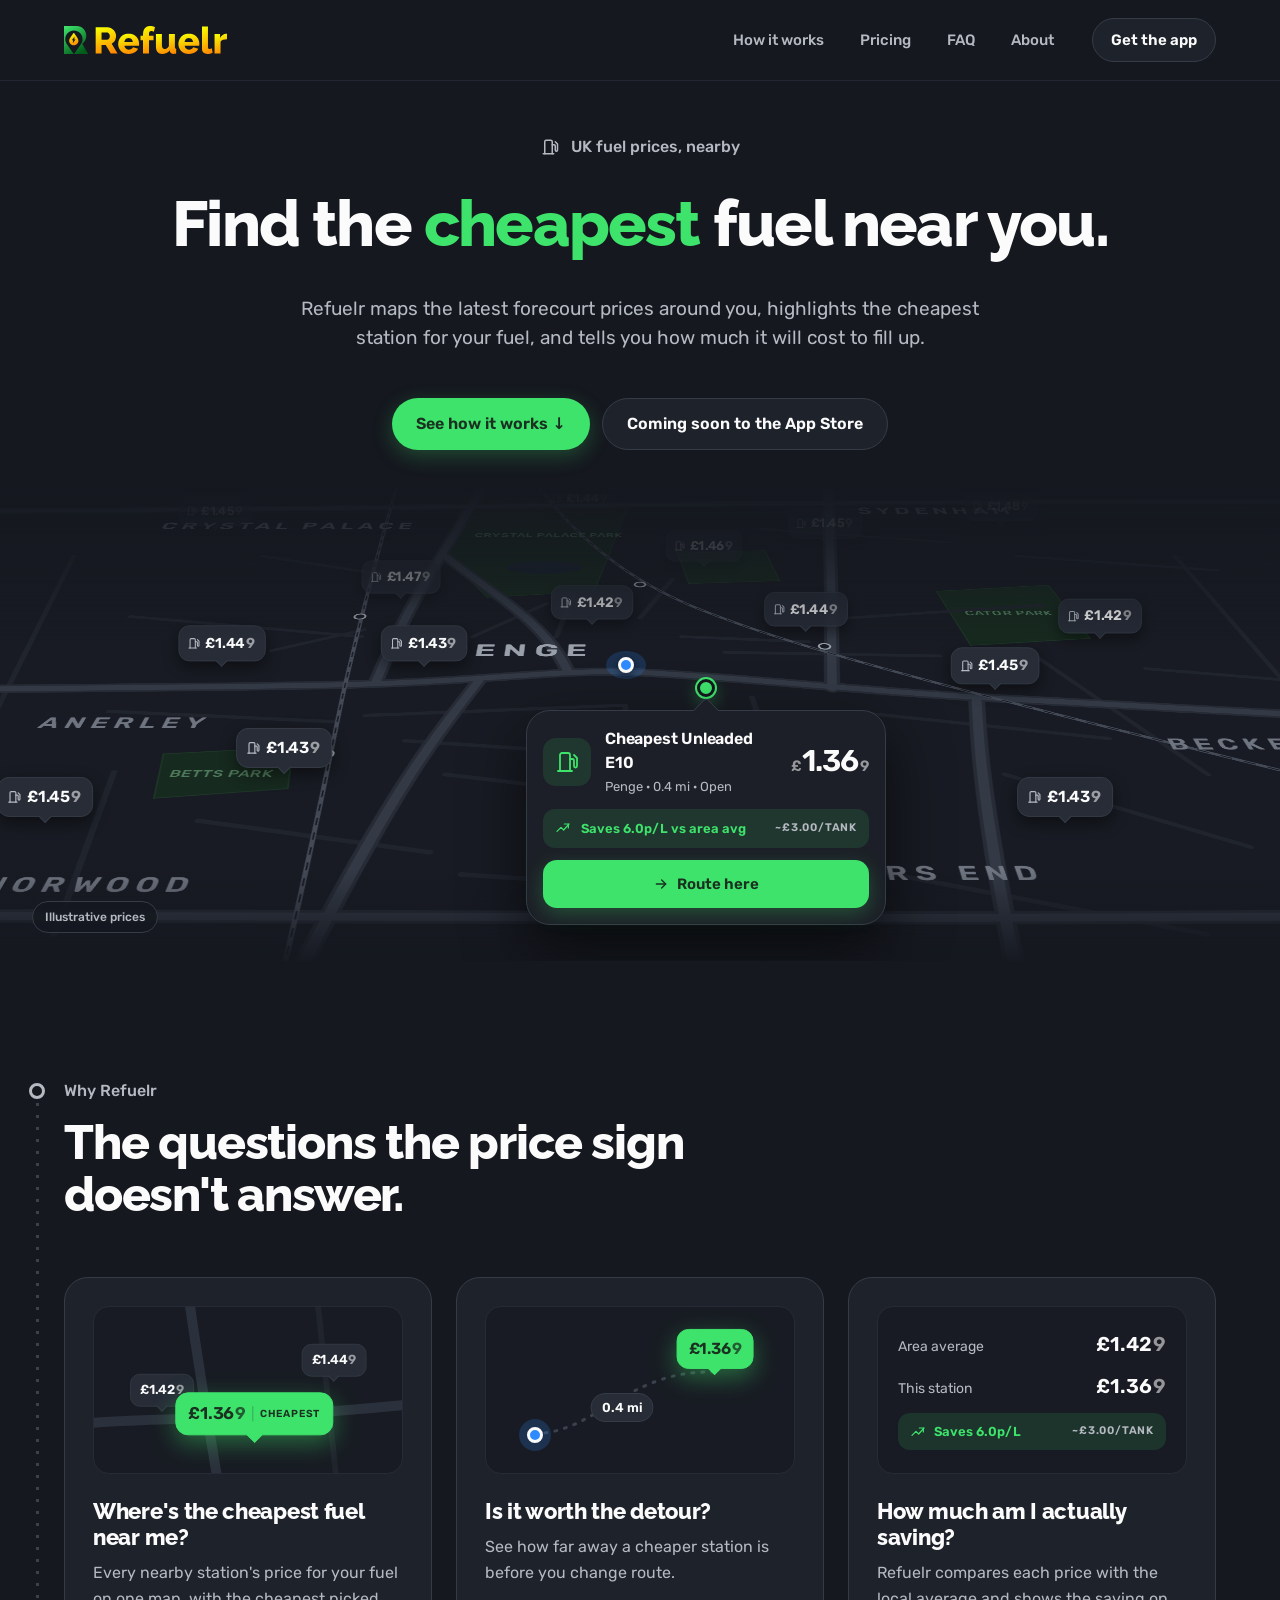
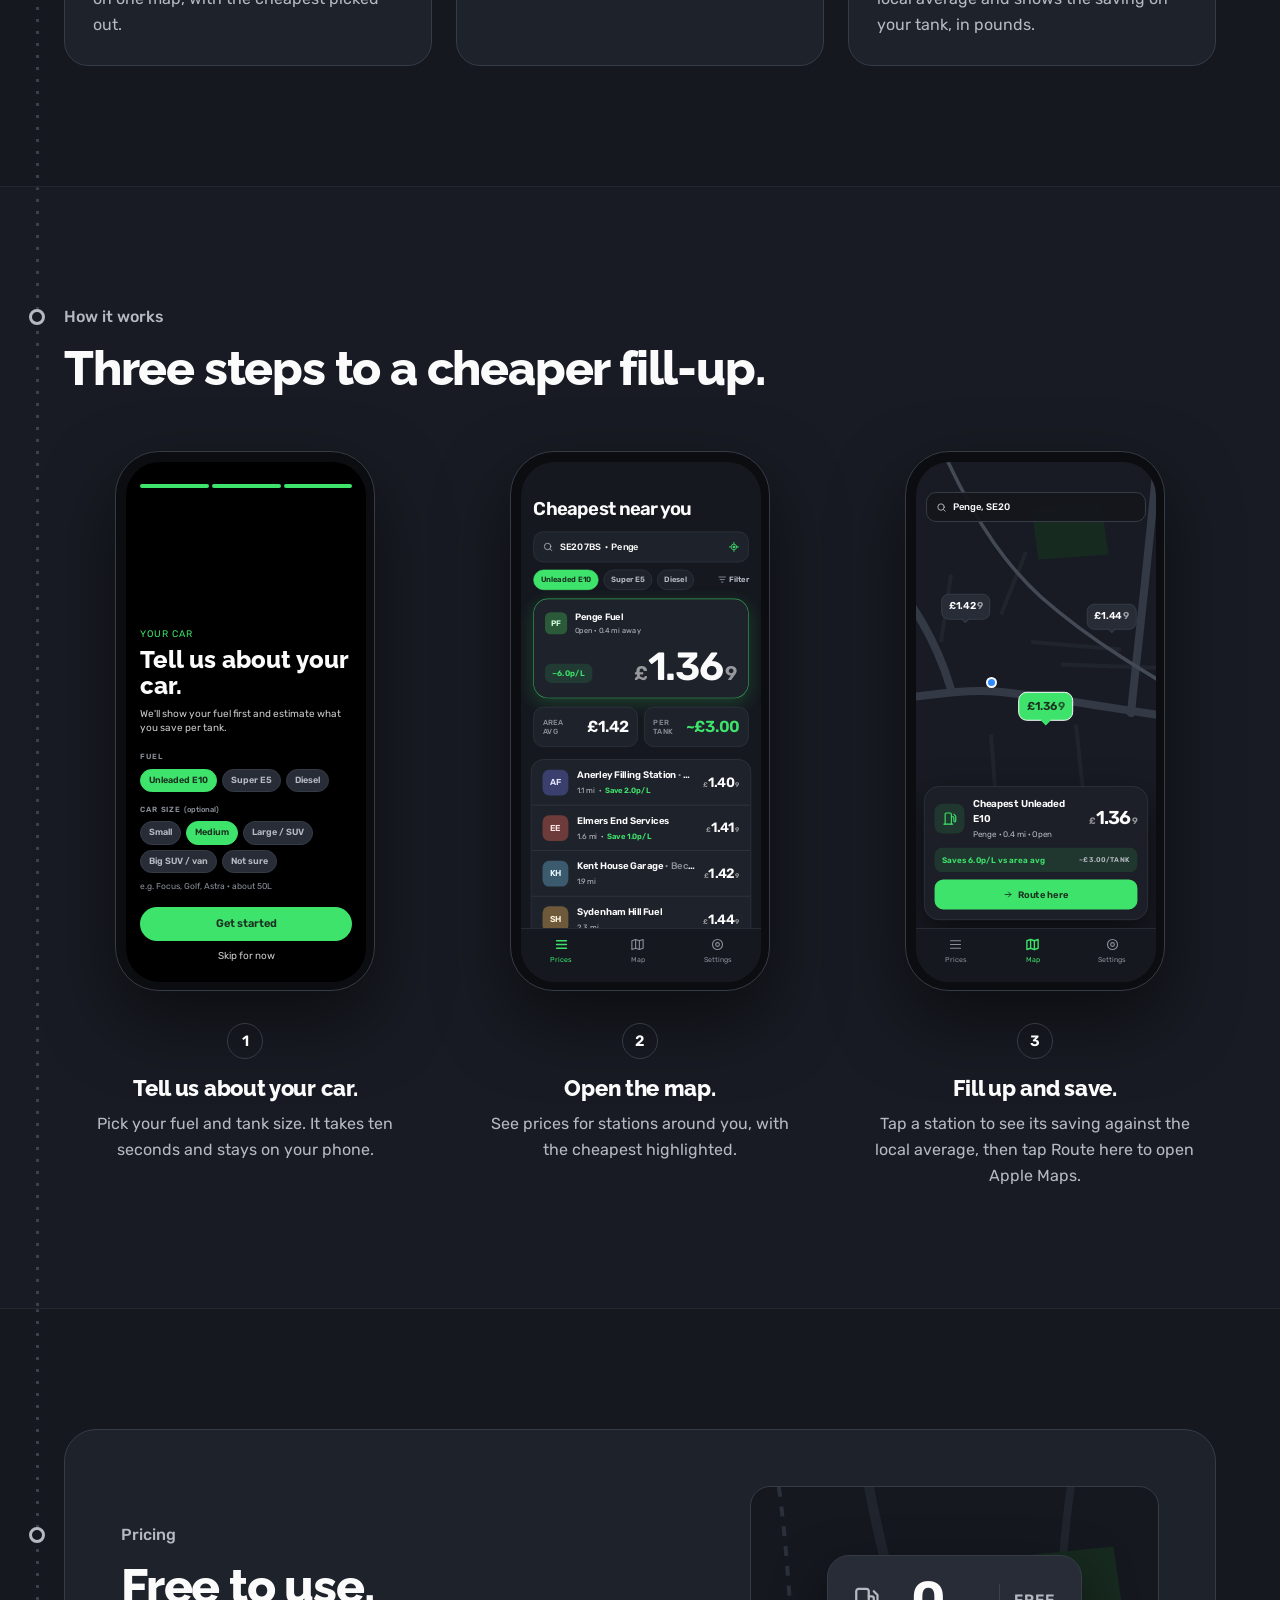
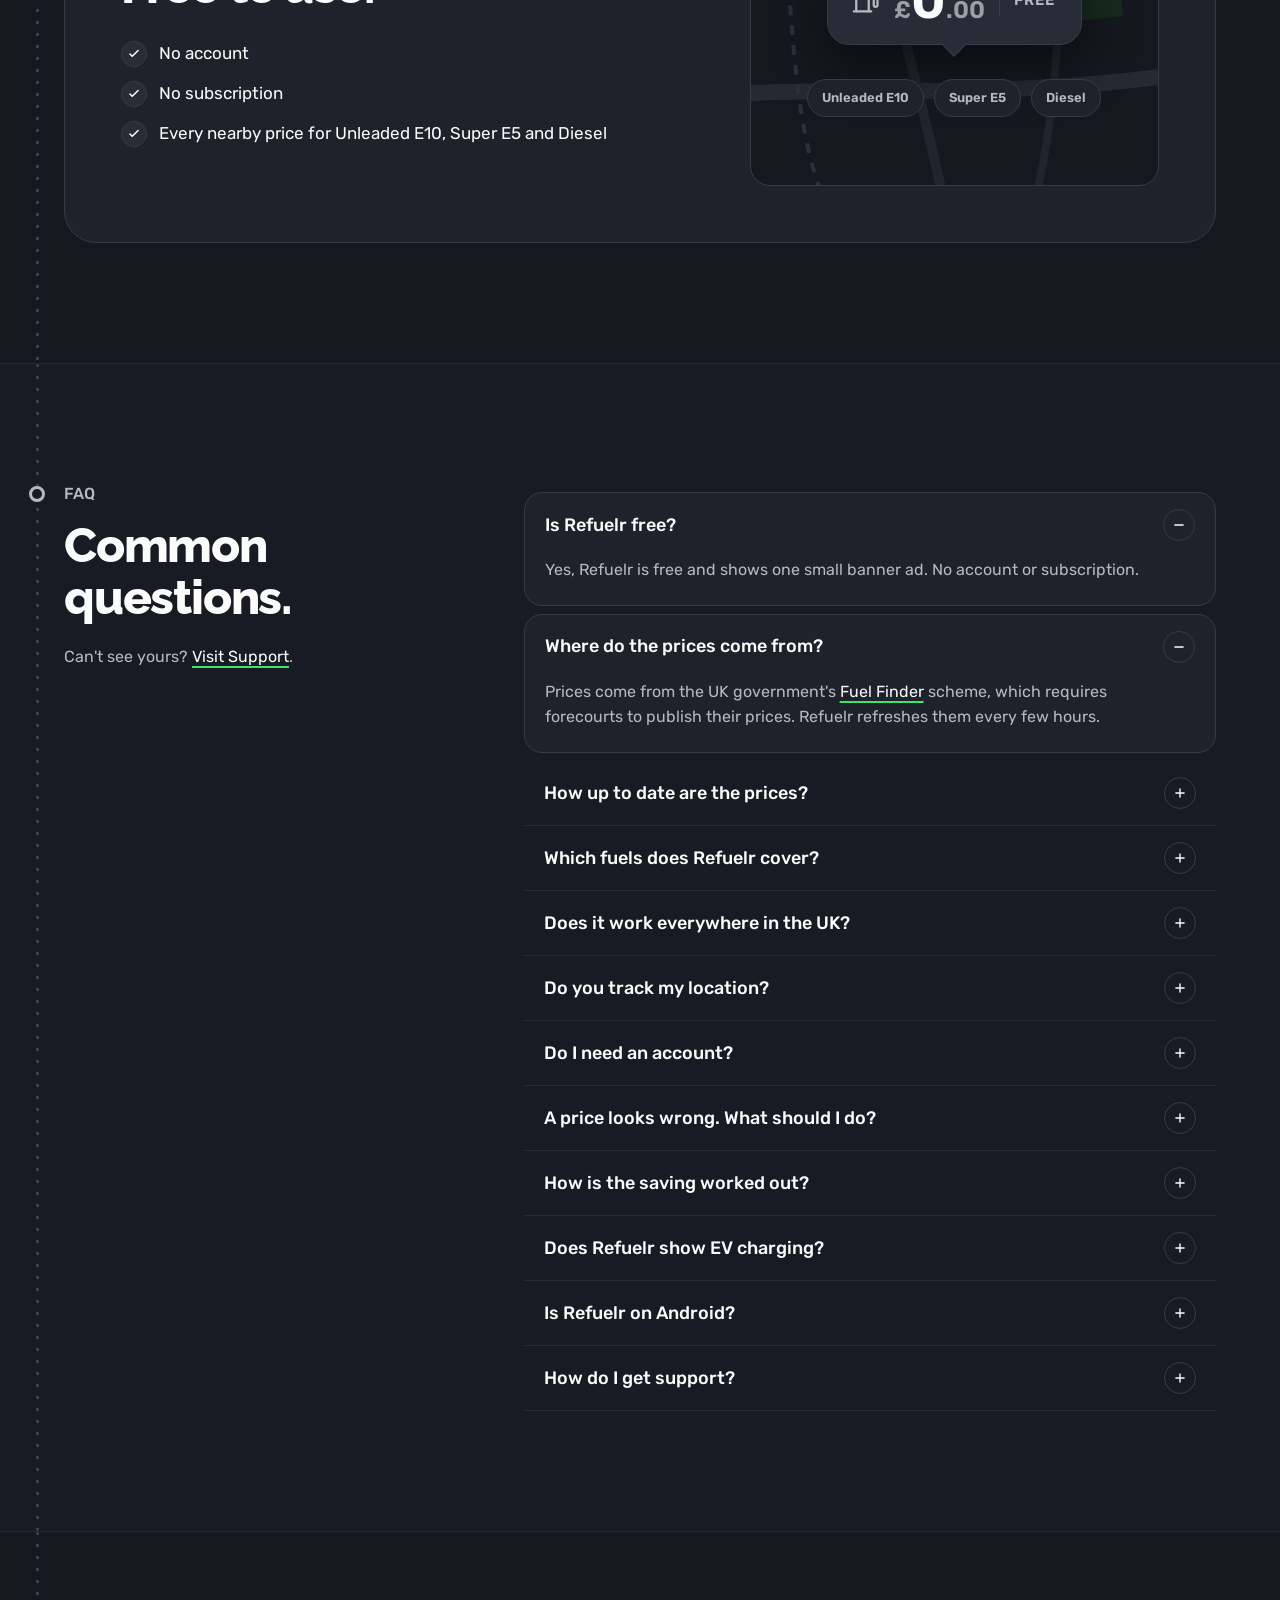
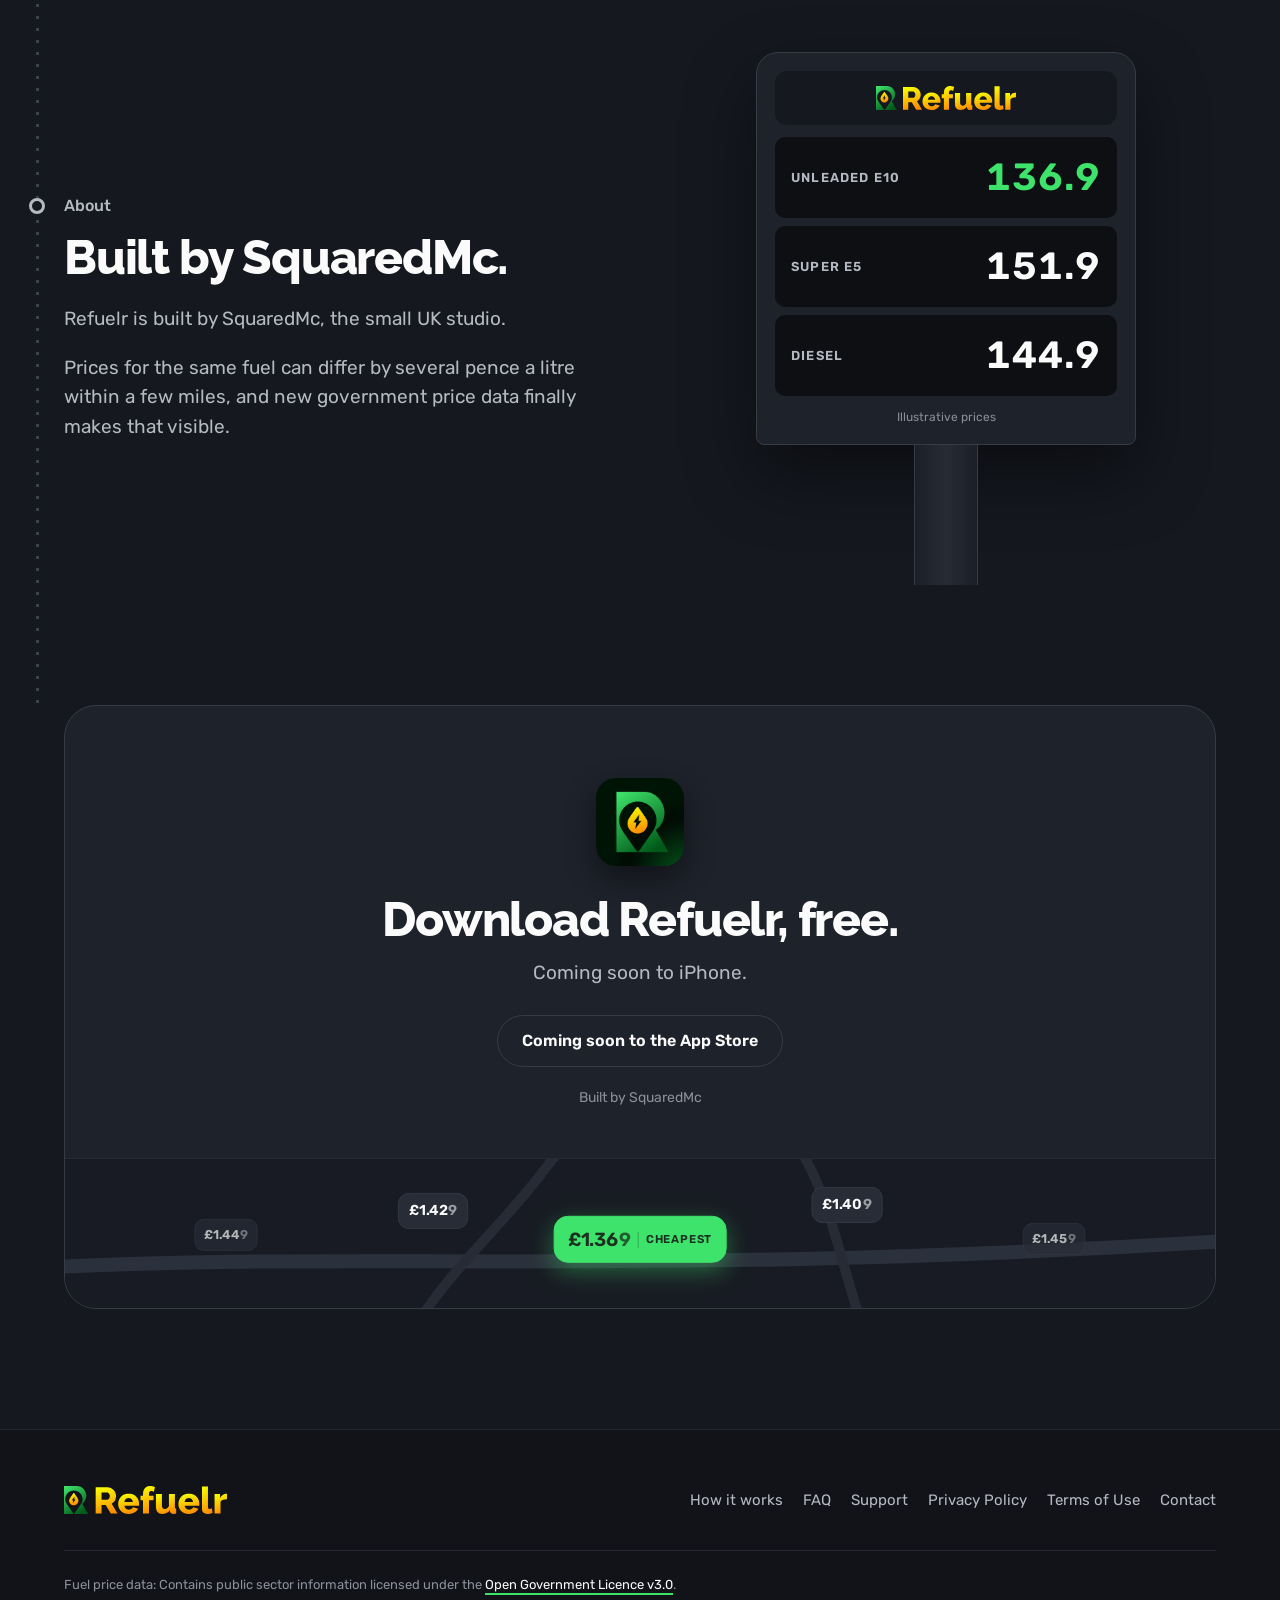
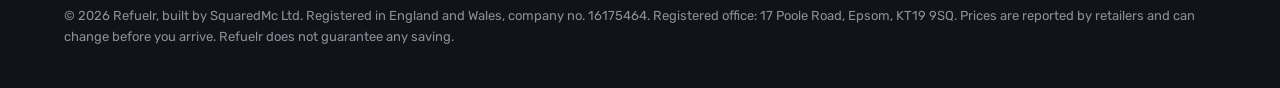
==== commit 74f5e526: "Update homepage to the second Claude Design export - Sentence-case section labels and a dotted route" ====
--- a/index.html
+++ b/index.html
@@ -148,10 +148,10 @@
     </button>
   </div>
   <nav id="mobile-menu" class="mobile-menu" aria-label="Mobile">
-    <a class="navlink" href="#how">How it works<svg width="18" height="18" viewBox="0 0 24 24" fill="none" stroke="#7e838e" stroke-width="2" stroke-linecap="round" stroke-linejoin="round" aria-hidden="true"><path d="M9 6l6 6-6 6"/></svg></a>
-    <a class="navlink" href="#pricing">Pricing<svg width="18" height="18" viewBox="0 0 24 24" fill="none" stroke="#7e838e" stroke-width="2" stroke-linecap="round" stroke-linejoin="round" aria-hidden="true"><path d="M9 6l6 6-6 6"/></svg></a>
-    <a class="navlink" href="#faq">FAQ<svg width="18" height="18" viewBox="0 0 24 24" fill="none" stroke="#7e838e" stroke-width="2" stroke-linecap="round" stroke-linejoin="round" aria-hidden="true"><path d="M9 6l6 6-6 6"/></svg></a>
-    <a class="navlink" href="#about">About<svg width="18" height="18" viewBox="0 0 24 24" fill="none" stroke="#7e838e" stroke-width="2" stroke-linecap="round" stroke-linejoin="round" aria-hidden="true"><path d="M9 6l6 6-6 6"/></svg></a>
+    <a class="navlink" href="#how">How it works<svg width="18" height="18" viewBox="0 0 24 24" fill="none" stroke="#8a8f9a" stroke-width="2" stroke-linecap="round" stroke-linejoin="round" aria-hidden="true"><path d="M9 6l6 6-6 6"/></svg></a>
+    <a class="navlink" href="#pricing">Pricing<svg width="18" height="18" viewBox="0 0 24 24" fill="none" stroke="#8a8f9a" stroke-width="2" stroke-linecap="round" stroke-linejoin="round" aria-hidden="true"><path d="M9 6l6 6-6 6"/></svg></a>
+    <a class="navlink" href="#faq">FAQ<svg width="18" height="18" viewBox="0 0 24 24" fill="none" stroke="#8a8f9a" stroke-width="2" stroke-linecap="round" stroke-linejoin="round" aria-hidden="true"><path d="M9 6l6 6-6 6"/></svg></a>
+    <a class="navlink" href="#about">About<svg width="18" height="18" viewBox="0 0 24 24" fill="none" stroke="#8a8f9a" stroke-width="2" stroke-linecap="round" stroke-linejoin="round" aria-hidden="true"><path d="M9 6l6 6-6 6"/></svg></a>
     <a class="btn btn-primary" href="#download">Get the app</a>
     <p class="mobile-menu-note">Free to use, with one small ad. No account needed.</p>
   </nav>
@@ -163,18 +163,17 @@
   <section class="hero" aria-labelledby="hero-title">
     <div class="hero-copy">
       <p class="eyebrow">
-        <svg width="16" height="16" viewBox="0 0 24 24" fill="none" stroke="#b5b9c1" stroke-width="2" stroke-linecap="round" stroke-linejoin="round" aria-hidden="true"><path d="M5 21V5a2 2 0 012-2h6a2 2 0 012 2v16"/><path d="M3 21h14"/><path d="M15 9h2.5a1.5 1.5 0 011.5 1.5V16a1.5 1.5 0 003 0V8l-3-3"/></svg>
+        <svg width="18" height="18" viewBox="0 0 24 24" fill="none" stroke="#b5b9c1" stroke-width="2" stroke-linecap="round" stroke-linejoin="round" aria-hidden="true"><path d="M5 21V5a2 2 0 012-2h6a2 2 0 012 2v16"/><path d="M3 21h14"/><path d="M15 9h2.5a1.5 1.5 0 011.5 1.5V16a1.5 1.5 0 003 0V8l-3-3"/></svg>
         UK fuel prices, nearby
       </p>
       <h1 id="hero-title" class="hero-title">Find the <span class="hl">cheapest</span> fuel near you.</h1>
-      <p class="lede">Refuelr maps the latest forecourt prices around you, highlights the cheapest station for your fuel, and shows what you'll save on a full tank.</p>
+      <p class="lede">Refuelr maps the latest forecourt prices around you, highlights the cheapest station for your fuel, and tells you how much it will cost to fill up.</p>
       <div class="hero-ctas">
         <a class="btn btn-primary" href="#how">See how it works ↓</a>
         <!-- At launch, replace this link with Apple's official badge (unmodified, at least 40px tall):
         <a class="app-store-badge" href="https://apps.apple.com/gb/app/refuelr/idAPP_STORE_ID"><img src="assets/icons/app-store-badge.svg" alt="Download on the App Store" width="156" height="52"></a> -->
         <a class="btn btn-secondary" href="#download">Coming soon to the App Store</a>
       </div>
-      <p class="hero-note">Free to use, with one small ad. No account needed.</p>
     </div>
 
     <div class="hero-stage" role="img" aria-label="Illustrative map of Penge, SE20, seen in perspective and covered in fuel prices. The cheapest Unleaded E10 is £1.369, 0.4 miles away.">
@@ -242,7 +241,7 @@
           </g>
         </svg>
       </div>
-      <!-- Price pins and the "you are here" dot are placed by js/main.js -->
+      <!-- Price pins, the cheapest station's marker and the "you are here" dot are placed by js/main.js -->
       <div class="hero-pins" aria-hidden="true"></div>
       <div class="hero-fog" aria-hidden="true"></div>
       <div class="hero-fade" aria-hidden="true"></div>
@@ -276,7 +275,7 @@
 
   <!-- Why Refuelr -->
   <section class="section" id="why" aria-labelledby="why-title">
-    <div class="wrap">
+    <div class="wrap route route-first">
       <div class="section-head">
         <p class="eyebrow">Why Refuelr</p>
         <h2 id="why-title" class="h2">The questions the price sign doesn't answer.</h2>
@@ -294,10 +293,10 @@
         </article>
 
         <article class="card">
-          <div class="vis" aria-hidden="true">
-            <svg class="vis-route" viewBox="0 0 360 168" fill="none"><path d="M60 128 C120 128 160 60 290 66" stroke="#3a414c" stroke-width="3" stroke-dasharray="2 8" stroke-linecap="round"/></svg>
-            <div class="you-are-here" style="left: calc(50% - 120px); top: 128px"></div>
-            <div class="tag tag-cheap" style="left: calc(50% + 110px); top: 66px; font-size: 16px"><div class="tag-body"><span>£1.36<span class="tail">9</span></span></div><div class="tag-tip"></div></div>
+          <div class="vis vis-detour" aria-hidden="true">
+            <svg class="vis-route" viewBox="0 0 300 168" preserveAspectRatio="none" fill="none"><path d="M45 128 C105 128 140 62 225 66" stroke="#3a414c" stroke-width="3" stroke-dasharray="2 8" stroke-linecap="round" vector-effect="non-scaling-stroke"/></svg>
+            <div class="you-are-here" style="left: calc(50% - var(--d) * 0.7); top: 128px"></div>
+            <div class="tag tag-cheap" style="left: calc(50% + var(--d) * 0.5); top: 66px; font-size: 16px"><div class="tag-body"><span>£1.36<span class="tail">9</span></span></div><div class="tag-tip"></div></div>
             <div class="distance-chip">0.4 mi</div>
           </div>
           <h3 class="h3">Is it worth the detour?</h3>
@@ -323,7 +322,7 @@
 
   <!-- How it works -->
   <section class="section band" id="how" aria-labelledby="how-title">
-    <div class="wrap">
+    <div class="wrap route">
       <div class="section-head">
         <p class="eyebrow">How it works</p>
         <h2 id="how-title" class="h2">Three steps to a cheaper fill-up.</h2>
@@ -352,20 +351,62 @@
 
         <li class="step">
           <div class="phone">
-            <div class="screen" role="img" aria-label="App screen: a map of nearby stations with the cheapest highlighted">
-              <svg aria-hidden="true" viewBox="830 200 480 1040" width="240" height="520"><rect x="0" y="0" width="2400" height="1400" fill="#181b23"/><path d="M1060 290 L1200 280 L1215 385 L1075 395 Z" fill="#172a1f"/><path d="M1100 830 L1185 822 L1192 892 L1108 900 Z" fill="#172a1f"/><g stroke="#20242d" stroke-width="8" fill="none"><path d="M980 745 L1000 1010"/><path d="M1150 725 L1180 1010"/><path d="M1120 605 L1420 615"/><path d="M880 560 L900 425"/><path d="M1000 505 L1050 380"/><path d="M700 830 L1000 865"/><path d="M1060 560 L1240 575"/></g><g stroke="#333a46" stroke-width="16" fill="none" stroke-linecap="round"><path d="M640 690 C800 680 900 650 1000 660 C1150 675 1300 710 1500 730"/><path d="M900 655 C860 520 800 460 690 300"/><path d="M1260 702 C1280 500 1310 300 1380 -600"/></g><path d="M640 -600 C820 150 960 360 1080 470 C1250 620 1500 760 3000 1500" stroke="#434a56" stroke-width="7" fill="none"/><text x="905" y="612" fill="#9aa0aa" font-family="Rubik, sans-serif" font-weight="600" font-size="30" letter-spacing="6">PENGE</text></svg>
-              <div class="app-search"><svg width="11" height="11" viewBox="0 0 24 24" fill="none" stroke="#b5b9c1" stroke-width="2" stroke-linecap="round"><circle cx="11" cy="11" r="7"/><path d="M20 20l-3.5-3.5"/></svg>Penge, SE20</div>
-              <div class="app-fuel">Unleaded E10</div>
-              <div class="app-you"></div>
-              <div class="tag" style="left: 50px; top: 160px"><div class="tag-body"><span>£1.42<span class="tail">9</span></span></div><div class="tag-tip"></div></div>
-              <div class="tag" style="left: 196px; top: 170px"><div class="tag-body"><span>£1.44<span class="tail">9</span></span></div><div class="tag-tip"></div></div>
-              <div class="tag" style="left: 196px; top: 330px"><div class="tag-body"><span>£1.40<span class="tail">9</span></span></div><div class="tag-tip"></div></div>
-              <div class="tag tag-cheap" style="left: 130px; top: 262px"><div class="tag-body"><span>£1.36<span class="tail">9</span></span></div><div class="tag-tip"></div></div>
-              <div class="app-ad">Banner ad</div>
+            <div class="screen" role="img" aria-label="App screen: the Prices list, with the cheapest station first and nearby stations below">
+              <!-- Drawn at the app's 390pt width, then scaled to the 240px screen -->
+              <div class="prices">
+                <div class="prices-head">
+                  <div class="prices-title">Cheapest near you</div>
+                  <div class="prices-search">
+                    <svg width="18" height="18" viewBox="0 0 24 24" fill="none" stroke="#b5b9c1" stroke-width="1.8" stroke-linecap="round" stroke-linejoin="round"><circle cx="11" cy="11" r="7"/><path d="M20 20l-3.5-3.5"/></svg>
+                    <span>SE20 7BS &nbsp;·&nbsp; Penge</span>
+                    <svg width="18" height="18" viewBox="0 0 24 24" fill="none" stroke="#3ee36b" stroke-width="1.8" stroke-linecap="round" stroke-linejoin="round"><path d="M12 2v3M12 19v3M2 12h3M19 12h3"/><circle cx="12" cy="12" r="6"/><circle cx="12" cy="12" r="2" fill="#3ee36b"/></svg>
+                  </div>
+                  <div class="prices-fuels">
+                    <span class="is-on">Unleaded E10</span><span>Super E5</span><span>Diesel</span>
+                    <span class="prices-filter"><svg width="14" height="14" viewBox="0 0 24 24" fill="none" stroke="#b5b9c1" stroke-width="1.8" stroke-linecap="round"><path d="M3 5h18M6 12h12M10 19h4"/></svg>Filter</span>
+                  </div>
+                </div>
+                <div class="prices-best">
+                  <div class="prices-station">
+                    <span class="brand" style="--brand-bg: #2a5a39; --brand-ink: #d7ffe2">PF</span>
+                    <span class="prices-name">Penge Fuel<small>Open · 0.4 mi away</small></span>
+                  </div>
+                  <div class="prices-best-foot">
+                    <span class="prices-delta">−6.0p/L</span>
+                    <span class="prices-price prices-price-big"><span class="unit">£</span>1.36<span class="unit tail">9</span></span>
+                  </div>
+                </div>
+                <div class="prices-stats">
+                  <div><span>Area<br>avg</span><strong>£1.42</strong></div>
+                  <div><span>Per<br>tank</span><strong class="is-accent">~£3.00</strong></div>
+                </div>
+                <div class="prices-list">
+                  <div class="prices-station">
+                    <span class="brand" style="--brand-bg: #3b3f6e; --brand-ink: #e6e7ff">AF</span>
+                    <span class="prices-name">Anerley Filling Station <span class="prices-area">· Anerley</span><small>1.1 mi &nbsp;·&nbsp; <em>Save 2.0p/L</em></small></span>
+                    <span class="prices-price"><span class="unit">£</span>1.40<span class="unit tail">9</span></span>
+                  </div>
+                  <div class="prices-station">
+                    <span class="brand" style="--brand-bg: #6e3b3b; --brand-ink: #ffe6e6">EE</span>
+                    <span class="prices-name">Elmers End Services<small>1.6 mi &nbsp;·&nbsp; <em>Save 1.0p/L</em></small></span>
+                    <span class="prices-price"><span class="unit">£</span>1.41<span class="unit tail">9</span></span>
+                  </div>
+                  <div class="prices-station">
+                    <span class="brand" style="--brand-bg: #3b5a6e; --brand-ink: #e6f4ff">KH</span>
+                    <span class="prices-name">Kent House Garage <span class="prices-area">· Beckenham</span><small>1.9 mi</small></span>
+                    <span class="prices-price"><span class="unit">£</span>1.42<span class="unit tail">9</span></span>
+                  </div>
+                  <div class="prices-station">
+                    <span class="brand" style="--brand-bg: #6e5a3b; --brand-ink: #fff3e0">SH</span>
+                    <span class="prices-name">Sydenham Hill Fuel<small>2.3 mi</small></span>
+                    <span class="prices-price"><span class="unit">£</span>1.44<span class="unit tail">9</span></span>
+                  </div>
+                </div>
+              </div>
               <div class="app-tabs">
-                <span><svg width="15" height="15" viewBox="0 0 24 24" fill="none" stroke="#7e838e" stroke-width="1.8" stroke-linecap="round"><path d="M4 6h16M4 12h16M4 18h16"/></svg>Prices</span>
-                <span class="is-on"><svg width="15" height="15" viewBox="0 0 24 24" fill="none" stroke="#3ee36b" stroke-width="2.2" stroke-linecap="round" stroke-linejoin="round"><path d="M9 4L3 6v14l6-2 6 2 6-2V4l-6 2-6-2z"/><path d="M9 4v14M15 6v14"/></svg>Map</span>
-                <span><svg width="15" height="15" viewBox="0 0 24 24" fill="none" stroke="#7e838e" stroke-width="1.8"><circle cx="12" cy="12" r="3"/><circle cx="12" cy="12" r="8"/></svg>Settings</span>
+                <span class="is-on"><svg width="15" height="15" viewBox="0 0 24 24" fill="none" stroke="#3ee36b" stroke-width="2.2" stroke-linecap="round"><path d="M4 6h16M4 12h16M4 18h16"/></svg>Prices</span>
+                <span><svg width="15" height="15" viewBox="0 0 24 24" fill="none" stroke="#8a8f9a" stroke-width="1.8" stroke-linecap="round" stroke-linejoin="round"><path d="M9 4L3 6v14l6-2 6 2 6-2V4l-6 2-6-2z"/><path d="M9 4v14M15 6v14"/></svg>Map</span>
+                <span><svg width="15" height="15" viewBox="0 0 24 24" fill="none" stroke="#8a8f9a" stroke-width="1.8"><circle cx="12" cy="12" r="3"/><circle cx="12" cy="12" r="8"/></svg>Settings</span>
               </div>
             </div>
           </div>
@@ -394,11 +435,10 @@
                   <div class="btn btn-primary btn-route"><svg width="16" height="16" viewBox="0 0 24 24" fill="none" stroke="#1a3020" stroke-width="2" stroke-linecap="round" stroke-linejoin="round"><path d="M5 12h14"/><path d="M13 6l6 6-6 6"/></svg>Route here</div>
                 </div>
               </div>
-              <div class="app-ad">Banner ad</div>
               <div class="app-tabs">
-                <span><svg width="15" height="15" viewBox="0 0 24 24" fill="none" stroke="#7e838e" stroke-width="1.8" stroke-linecap="round"><path d="M4 6h16M4 12h16M4 18h16"/></svg>Prices</span>
+                <span><svg width="15" height="15" viewBox="0 0 24 24" fill="none" stroke="#8a8f9a" stroke-width="1.8" stroke-linecap="round"><path d="M4 6h16M4 12h16M4 18h16"/></svg>Prices</span>
                 <span class="is-on"><svg width="15" height="15" viewBox="0 0 24 24" fill="none" stroke="#3ee36b" stroke-width="2.2" stroke-linecap="round" stroke-linejoin="round"><path d="M9 4L3 6v14l6-2 6 2 6-2V4l-6 2-6-2z"/><path d="M9 4v14M15 6v14"/></svg>Map</span>
-                <span><svg width="15" height="15" viewBox="0 0 24 24" fill="none" stroke="#7e838e" stroke-width="1.8"><circle cx="12" cy="12" r="3"/><circle cx="12" cy="12" r="8"/></svg>Settings</span>
+                <span><svg width="15" height="15" viewBox="0 0 24 24" fill="none" stroke="#8a8f9a" stroke-width="1.8"><circle cx="12" cy="12" r="3"/><circle cx="12" cy="12" r="8"/></svg>Settings</span>
               </div>
             </div>
           </div>
@@ -412,30 +452,29 @@
 
   <!-- Pricing -->
   <section class="section" id="pricing" aria-labelledby="pricing-title">
-    <div class="wrap">
+    <div class="wrap route">
       <div class="free-card">
         <div>
           <p class="eyebrow">Pricing</p>
-          <h2 id="pricing-title" class="h2">Free to use, paid for by one small ad.</h2>
+          <h2 id="pricing-title" class="h2">Free to use.</h2>
           <ul class="ticks">
             <li><span class="tick"><svg width="14" height="14" viewBox="0 0 24 24" fill="none" stroke="#fbfbfb" stroke-width="2.6" stroke-linecap="round" stroke-linejoin="round" aria-hidden="true"><path d="M5 12l4 4 10-10"/></svg></span>No account</li>
             <li><span class="tick"><svg width="14" height="14" viewBox="0 0 24 24" fill="none" stroke="#fbfbfb" stroke-width="2.6" stroke-linecap="round" stroke-linejoin="round" aria-hidden="true"><path d="M5 12l4 4 10-10"/></svg></span>No subscription</li>
             <li><span class="tick"><svg width="14" height="14" viewBox="0 0 24 24" fill="none" stroke="#fbfbfb" stroke-width="2.6" stroke-linecap="round" stroke-linejoin="round" aria-hidden="true"><path d="M5 12l4 4 10-10"/></svg></span>Every nearby price for Unleaded E10, Super E5 and Diesel</li>
           </ul>
         </div>
-        <div class="list-mock" aria-hidden="true">
-          <div class="list-row">
-            <div class="list-icon is-cheapest"><svg width="18" height="18" viewBox="0 0 24 24" fill="none" stroke="#3ee36b" stroke-width="1.8" stroke-linecap="round" stroke-linejoin="round"><path d="M5 21V5a2 2 0 012-2h6a2 2 0 012 2v16"/><path d="M3 21h14"/><path d="M15 9h2.5a1.5 1.5 0 011.5 1.5V16a1.5 1.5 0 003 0V8l-3-3"/></svg></div>
-            <div class="list-name">Penge<span>0.4 mi</span></div>
-            <div class="list-price">£1.36<span class="tail">9</span></div>
-          </div>
-          <div class="list-row">
-            <div class="list-icon"><svg width="18" height="18" viewBox="0 0 24 24" fill="none" stroke="#b5b9c1" stroke-width="1.8" stroke-linecap="round" stroke-linejoin="round"><path d="M5 21V5a2 2 0 012-2h6a2 2 0 012 2v16"/><path d="M3 21h14"/><path d="M15 9h2.5a1.5 1.5 0 011.5 1.5V16a1.5 1.5 0 003 0V8l-3-3"/></svg></div>
-            <div class="list-name">Elmers End<span>1.1 mi</span></div>
-            <div class="list-price">£1.40<span class="tail">9</span></div>
-          </div>
-          <div class="ad-slot"><span>Ad</span>One small banner</div>
-          <div class="list-tabs"><span>Prices</span><span class="is-on">Map</span><span>Settings</span></div>
+        <div class="free-vis" aria-hidden="true">
+          <svg viewBox="0 0 480 300" preserveAspectRatio="xMidYMid slice" fill="none"><path d="M-20 212 C120 196 260 220 500 184" stroke="#242932" stroke-width="16" stroke-linecap="round"/><path d="M150 -20 C170 90 200 180 230 320" stroke="#20242d" stroke-width="10"/><path d="M360 -20 C340 100 350 200 320 320" stroke="#20242d" stroke-width="8"/><path d="M60 -20 C80 100 70 220 110 320" stroke="#2b313b" stroke-width="4" stroke-dasharray="10 10"/><path d="M300 70 L400 60 L410 130 L310 140 Z" fill="#172a1f"/></svg>
+          <div class="free-pin">
+            <div class="free-tag">
+              <svg width="30" height="30" viewBox="0 0 24 24" fill="none" stroke="#b5b9c1" stroke-width="1.8" stroke-linecap="round" stroke-linejoin="round"><path d="M5 21V5a2 2 0 012-2h6a2 2 0 012 2v16"/><path d="M3 21h14"/><path d="M15 9h2.5a1.5 1.5 0 011.5 1.5V16a1.5 1.5 0 003 0V8l-3-3"/></svg>
+              <span class="free-price"><span class="unit">£</span>0<span class="unit cents">.00</span></span>
+              <span class="free-rule"></span>
+              <span class="free-label">Free</span>
+            </div>
+            <div class="free-tip"></div>
+            <div class="free-fuels"><span>Unleaded E10</span><span>Super E5</span><span>Diesel</span></div>
+          </div>
         </div>
       </div>
     </div>
@@ -443,7 +482,7 @@
 
   <!-- FAQ: if you change a question or answer, update the FAQPage JSON-LD in the <head> too -->
   <section class="section band" id="faq" aria-labelledby="faq-title">
-    <div class="wrap faq-grid">
+    <div class="wrap route faq-grid">
       <div class="faq-intro">
         <p class="eyebrow">FAQ</p>
         <h2 id="faq-title" class="h2">Common questions.</h2>
@@ -456,7 +495,7 @@
         </details>
         <details class="faq-item" open>
           <summary>Where do the prices come from?<span class="faq-icon" aria-hidden="true"><svg width="14" height="14" viewBox="0 0 24 24" fill="none" stroke="#fbfbfb" stroke-width="2.4" stroke-linecap="round"><path d="M5 12h14"/><path class="faq-plus" d="M12 5v14"/></svg></span></summary>
-          <p>Prices come from the UK government's <a class="textlink" href="https://www.gov.uk/guidance/fuel-finder" target="_blank" rel="noopener">Fuel Finder</a> scheme, which requires forecourts to publish their prices. Refuelr refreshes them every few hours.</p>
+          <p>Prices come from the UK government's <a class="textlink" href="https://www.gov.uk/government/collections/fuel-finder" target="_blank" rel="noopener">Fuel Finder</a> scheme, which requires forecourts to publish their prices. Refuelr refreshes them every few hours.</p>
         </details>
         <details class="faq-item">
           <summary>How up to date are the prices?<span class="faq-icon" aria-hidden="true"><svg width="14" height="14" viewBox="0 0 24 24" fill="none" stroke="#fbfbfb" stroke-width="2.4" stroke-linecap="round"><path d="M5 12h14"/><path class="faq-plus" d="M12 5v14"/></svg></span></summary>
@@ -504,7 +543,7 @@
 
   <!-- About -->
   <section class="section" id="about" aria-labelledby="about-title">
-    <div class="wrap split">
+    <div class="wrap route split">
       <div>
         <p class="eyebrow">About</p>
         <h2 id="about-title" class="h2">Built by SquaredMc.</h2>
@@ -571,7 +610,7 @@
       </nav>
     </div>
     <div class="footer-legal">
-      <p>Fuel price data: Contains public sector information licensed under the <a href="https://www.nationalarchives.gov.uk/doc/open-government-licence/version/3/" target="_blank" rel="noopener">Open Government Licence v3.0</a>.</p>
+      <p>Fuel price data: Contains public sector information licensed under the <a class="textlink" href="https://www.nationalarchives.gov.uk/doc/open-government-licence/version/3/" target="_blank" rel="noopener">Open Government Licence v3.0</a>.</p>
       <p>© 2026 Refuelr, built by SquaredMc Ltd. Registered in England and Wales, company no. 16175464. Registered office: 17 Poole Road, Epsom, KT19 9SQ. Prices are reported by retailers and can change before you arrive. Refuelr does not guarantee any saving.</p>
     </div>
   </div>
--- a/css/tokens.css
+++ b/css/tokens.css
@@ -84,6 +84,7 @@
   --rf-color-line-strong: #4b5360;   /* secondary button hover */
   --rf-color-footer: #111318;
   --rf-color-accent-hover: #63ee88;
+  --rf-color-callout: #1c1f27;        /* station card, as in the app */
   --rf-color-location: #2e8bff;      /* "you are here" dot */
   --rf-color-bezel: #0b0d11;         /* phone frames */
   --rf-color-board: #0d0f13;         /* forecourt price board */
--- a/css/styles.css
+++ b/css/styles.css
@@ -78,14 +78,14 @@
 }
 
 .eyebrow {
-  display: flex;
-  align-items: center;
-  gap: 10px;
+  position: relative;
+  display: flex;
+  align-items: center;
+  gap: var(--rf-space-12);
   margin: 0;
-  font-size: var(--rf-font-size-sm);
-  font-weight: var(--rf-font-weight-semibold);
-  letter-spacing: 1.6px;
-  text-transform: uppercase;
+  font-size: var(--rf-font-size-md);
+  font-weight: var(--rf-font-weight-medium);
+  line-height: 20px;
   color: var(--rf-color-ink-sub);
 }
 
@@ -372,6 +372,52 @@
   margin-bottom: 56px;
 }
 
+/* Route line: a dotted line down the left gutter, with a node at each section
+   label. It runs through the section padding (--pad) so the sections join up. */
+.route {
+  position: relative;
+  --pad: 120px;
+  --node-bg: var(--rf-color-bg);
+  --node-x: -35px;
+}
+
+.band .route {
+  --node-bg: var(--rf-color-bg-alt);
+}
+
+.route::before {
+  content: '';
+  position: absolute;
+  left: var(--rf-space-20);
+  top: calc(-1 * var(--pad));
+  bottom: calc(-1 * var(--pad));
+  width: 3px;
+  border-radius: 2px;
+  background: repeating-linear-gradient(to bottom, #3a414c 0 3px, transparent 3px 12px);
+  pointer-events: none;
+}
+
+.route-first::before {
+  top: 10px;
+}
+
+.route .eyebrow::before {
+  content: '';
+  position: absolute;
+  left: var(--node-x);
+  top: 2px;
+  width: 16px;
+  height: 16px;
+  border-radius: 50%;
+  background: var(--node-bg);
+  border: 3px solid var(--rf-color-ink-sub);
+}
+
+/* The Pricing label sits inside the card, so step back over its padding and border */
+.free-card .eyebrow::before {
+  left: calc(var(--node-x) - 57px);
+}
+
 .grid3 {
   display: grid;
   grid-template-columns: repeat(3, minmax(0, 1fr));
@@ -503,10 +549,11 @@
 .hero-copy {
   position: relative;
   z-index: 4;
-  padding: 28px var(--rf-space-48) 0;
+  padding: 56px var(--rf-space-48) 0;
   display: flex;
   flex-direction: column;
   align-items: center;
+  gap: var(--rf-space-16);
   text-align: center;
 }
 
@@ -531,12 +578,6 @@
   justify-content: center;
   gap: var(--rf-space-12);
   margin-top: 30px;
-}
-
-.hero-note {
-  margin-top: var(--rf-space-16);
-  font-size: var(--rf-font-size-sm);
-  color: var(--rf-color-ink-mute);
 }
 
 .hero-stage {
@@ -579,15 +620,6 @@
   box-shadow: 0 6px 16px rgba(0, 0, 0, 0.45);
 }
 
-.hero-pins .tag-cheap {
-  font-size: 21px;
-}
-
-.hero-pins .tag-cheap .tag-body {
-  gap: 0.38em;
-  box-shadow: 0 10px 34px rgba(62, 227, 107, 0.5);
-}
-
 .hero-pins .you-are-here::before {
   left: -20px;
   top: -14px;
@@ -599,13 +631,35 @@
   box-shadow: 0 2px 8px rgba(0, 0, 0, 0.5);
 }
 
-.tag-pulse {
-  position: absolute;
-  inset: -6px;
-  border-radius: 20px;
-  border: 2px solid var(--rf-color-accent);
+.hero-marker {
+  position: absolute;
+  width: 18px;
+  height: 18px;
+  margin: -9px 0 0 -9px;
+  transform: scale(var(--k, 1));
+}
+
+.marker-pulse,
+.marker-dot {
+  position: absolute;
+  inset: 0;
+  border-radius: 50%;
+}
+
+.marker-pulse {
+  background: rgba(62, 227, 107, 0.45);
   opacity: 0;
-  animation: pulse 2.6s ease-out 2.4s infinite;
+  animation: marker-pulse 2.4s cubic-bezier(0.2, 0.6, 0.3, 1) 1.6s infinite;
+}
+
+.marker-pulse + .marker-pulse {
+  animation-delay: 2.8s;
+}
+
+.marker-dot {
+  background: var(--rf-color-accent);
+  border: 3px solid var(--rf-color-bg);
+  box-shadow: 0 0 0 2px var(--rf-color-accent), 0 6px 18px rgba(62, 227, 107, 0.45);
 }
 
 .pin-in {
@@ -628,10 +682,9 @@
   100% { opacity: 1; translate: 0 0; }
 }
 
-@keyframes pulse {
-  0% { transform: scale(0.92); opacity: 0.8; }
-  70% { transform: scale(1.28); opacity: 0; }
-  100% { transform: scale(1.28); opacity: 0; }
+@keyframes marker-pulse {
+  0% { transform: scale(1); opacity: 0.9; }
+  100% { transform: scale(3.4); opacity: 0; }
 }
 
 .hero-fog {
@@ -670,20 +723,36 @@
   color: var(--rf-color-ink-sub);
 }
 
-/* Sits just below the cheapest pin (see js/main.js), and stays clear of the left edge */
+/* The cheapest station's callout: centred under its marker (see js/main.js),
+   pointer on the marker, and clear of the page edges */
 .hero-card {
   position: absolute;
   z-index: 4;
   width: 360px;
-  left: max(24px, calc(50% - 224px));
+  left: clamp(24px, calc(50% - 114px), calc(100% - 384px));
   top: 629px;
+}
+
+.hero-card::before {
+  content: '';
+  position: absolute;
+  left: 50%;
+  top: -10px;
+  width: 18px;
+  height: 18px;
+  margin-left: -9px;
+  background: var(--rf-color-callout);
+  border-left: 1px solid var(--rf-color-line);
+  border-top: 1px solid var(--rf-color-line);
+  border-radius: 4px 0 0 0;
+  transform: rotate(45deg);
 }
 
 /* Station card, as in the app */
 .station-card {
   padding: var(--rf-space-16);
   border-radius: var(--rf-radius-pill);
-  background: rgba(28, 30, 38, 0.97);
+  background: var(--rf-color-callout);
   border: 1px solid var(--rf-color-line);
   box-shadow: 0 24px 60px rgba(0, 0, 0, 0.6);
   text-align: left;
@@ -810,17 +879,22 @@
   font-size: 17px;
 }
 
-/* Drawn at its natural size from the centre, so the markers stay on the route */
+/* The route is drawn from the card's centre, up to 300px wide, and the
+   markers are placed along it with the same --d */
+.vis-detour {
+  --d: min(150px, 50%);
+}
+
 .vis > .vis-route {
-  left: 50%;
-  width: 360px;
-  margin-left: -180px;
+  left: calc(50% - var(--d));
+  width: calc(var(--d) * 2);
 }
 
 .distance-chip {
   position: absolute;
-  left: calc(50% - 30px);
-  top: 82px;
+  left: calc(50% - var(--d) * 0.12);
+  top: 86px;
+  transform: translateX(-50%);
   padding: 4px 10px;
   border-radius: var(--rf-radius-full);
   background: var(--rf-color-surface-2);
@@ -1045,7 +1119,7 @@
   color: rgba(255, 255, 255, 0.8);
 }
 
-/* Steps 2 and 3: map */
+/* Step 3: map */
 .app-search {
   position: absolute;
   left: 10px;
@@ -1061,25 +1135,6 @@
   gap: 6px;
   font-size: 9.5px;
   font-weight: var(--rf-font-weight-medium);
-}
-
-.app-fuel {
-  position: absolute;
-  left: 14px;
-  top: 64px;
-  display: flex;
-  align-items: center;
-  gap: 4px;
-  font-size: 7px;
-  color: var(--rf-color-ink-mute);
-}
-
-.app-fuel::before {
-  content: '';
-  width: 4px;
-  height: 4px;
-  border-radius: 50%;
-  background: var(--rf-color-accent);
 }
 
 .app-you {
@@ -1097,7 +1152,7 @@
 .app-card {
   position: absolute;
   left: 8px;
-  bottom: 99px;
+  bottom: 62px;
   width: 360px;
   transform: scale(0.6222);
   transform-origin: 0 100%;
@@ -1105,23 +1160,6 @@
 
 .app-card .btn-primary {
   box-shadow: none;
-}
-
-.app-ad {
-  position: absolute;
-  left: 0;
-  right: 0;
-  bottom: 54px;
-  height: 37px;
-  background: #0f1116;
-  border-top: 1px solid var(--rf-color-line-subtle);
-  display: flex;
-  align-items: center;
-  justify-content: center;
-  font-size: 7.5px;
-  letter-spacing: 0.6px;
-  text-transform: uppercase;
-  color: var(--rf-color-ink-mute);
 }
 
 .app-tabs {
@@ -1151,7 +1189,255 @@
   color: var(--rf-color-accent);
 }
 
-/* Free */
+/* Step 2: the Prices list, drawn at the app's 390pt width and scaled to the screen */
+.prices {
+  position: absolute;
+  left: 0;
+  top: 0;
+  width: 390px;
+  height: 845px;
+  transform: scale(0.61538);
+  transform-origin: 0 0;
+}
+
+.prices-head {
+  padding: 54px var(--rf-space-20) 0;
+}
+
+.prices-title {
+  font-size: 30px;
+  font-weight: var(--rf-font-weight-semibold);
+  letter-spacing: -1px;
+}
+
+.prices-search {
+  margin-top: 14px;
+  height: 50px;
+  padding: 0 14px;
+  border-radius: var(--rf-space-16);
+  background: var(--rf-color-surface);
+  border: 1px solid var(--rf-color-line);
+  display: flex;
+  align-items: center;
+  gap: 10px;
+}
+
+.prices-search span {
+  flex: 1;
+  font-size: 15px;
+  font-weight: var(--rf-font-weight-medium);
+  letter-spacing: -0.2px;
+}
+
+.prices-fuels {
+  margin-top: var(--rf-space-12);
+  display: flex;
+  align-items: center;
+  gap: var(--rf-space-8);
+  font-size: 12.5px;
+  font-weight: var(--rf-font-weight-semibold);
+}
+
+.prices-fuels > span:not(.prices-filter) {
+  padding: 6px 11px;
+  border-radius: var(--rf-radius-full);
+  background: var(--rf-color-surface);
+  border: 1px solid var(--rf-color-line);
+  color: var(--rf-color-ink-sub);
+}
+
+.prices-fuels > span.is-on {
+  background: var(--rf-color-accent);
+  border-color: var(--rf-color-accent);
+  color: var(--rf-color-accent-ink);
+}
+
+.prices-filter {
+  margin-left: auto;
+  display: flex;
+  align-items: center;
+  gap: 4px;
+  color: var(--rf-color-ink-sub);
+}
+
+.prices-best {
+  margin: 14px var(--rf-space-20) 0;
+  padding: 18px;
+  border-radius: var(--rf-radius-pill);
+  background: var(--rf-color-surface);
+  border: 1.5px solid rgba(62, 227, 107, 0.65);
+  box-shadow: 0 8px 28px rgba(62, 227, 107, 0.2);
+}
+
+.prices-best .prices-station {
+  padding: 0;
+  gap: var(--rf-space-12);
+}
+
+.prices-best .brand {
+  width: 36px;
+  height: 36px;
+  border-radius: 9px;
+  font-size: 13px;
+}
+
+.prices-best .prices-name {
+  font-size: 15px;
+}
+
+.prices-best .prices-name small {
+  margin-top: 2px;
+  font-size: var(--rf-font-size-caption);
+}
+
+.prices-best-foot {
+  margin-top: 18px;
+  display: flex;
+  align-items: flex-end;
+  justify-content: space-between;
+}
+
+.prices-delta {
+  margin-bottom: 6px;
+  padding: 6px var(--rf-space-12);
+  border-radius: 10px;
+  background: var(--rf-color-accent-soft);
+  color: var(--rf-color-accent);
+  font-size: 13px;
+  font-weight: var(--rf-font-weight-semibold);
+}
+
+.prices-stats {
+  display: flex;
+  gap: 10px;
+  padding: 14px var(--rf-space-20) 4px;
+}
+
+.prices-stats div {
+  flex: 1;
+  display: flex;
+  align-items: center;
+  justify-content: space-between;
+  padding: var(--rf-space-12) 14px;
+  border-radius: var(--rf-space-16);
+  background: var(--rf-color-surface);
+  border: 1px solid var(--rf-color-line);
+}
+
+.prices-stats span {
+  font-size: var(--rf-font-size-caption);
+  line-height: 15px;
+  font-weight: var(--rf-font-weight-medium);
+  letter-spacing: 0.8px;
+  text-transform: uppercase;
+  color: var(--rf-color-ink-mute);
+}
+
+.prices-stats strong {
+  font-size: 26px;
+  font-weight: var(--rf-font-weight-semibold);
+  letter-spacing: -0.5px;
+}
+
+.prices-stats .is-accent {
+  color: var(--rf-color-accent);
+}
+
+.prices-list {
+  margin: var(--rf-space-16) var(--rf-space-16) 0;
+  border-radius: var(--rf-radius-container);
+  background: var(--rf-color-surface);
+  border: 1px solid var(--rf-color-line);
+  overflow: hidden;
+}
+
+.prices-station {
+  display: flex;
+  align-items: center;
+  gap: 14px;
+  padding: 14px 18px;
+}
+
+.prices-list .prices-station + .prices-station {
+  border-top: 1px solid var(--rf-color-line);
+}
+
+/* Retailer badge; each sets its own --brand-bg and --brand-ink */
+.brand {
+  flex: none;
+  width: 42px;
+  height: 42px;
+  border-radius: 11px;
+  background: var(--brand-bg);
+  color: var(--brand-ink);
+  display: flex;
+  align-items: center;
+  justify-content: center;
+  font-size: var(--rf-font-size-sm);
+  font-weight: var(--rf-font-weight-semibold);
+}
+
+.prices-name {
+  flex: 1;
+  min-width: 0;
+  font-size: 15.5px;
+  font-weight: var(--rf-font-weight-semibold);
+  letter-spacing: -0.2px;
+  white-space: nowrap;
+  overflow: hidden;
+  text-overflow: ellipsis;
+}
+
+.prices-area {
+  font-weight: var(--rf-font-weight-medium);
+  color: var(--rf-color-ink-mute);
+}
+
+.prices-name small {
+  display: block;
+  margin-top: 3px;
+  font-size: 12.5px;
+  font-weight: var(--rf-font-weight-regular);
+  letter-spacing: 0;
+  color: var(--rf-color-ink-sub);
+}
+
+.prices-name em {
+  font-style: normal;
+  font-weight: var(--rf-font-weight-semibold);
+  color: var(--rf-color-accent);
+}
+
+.prices-price {
+  display: flex;
+  align-items: baseline;
+  white-space: nowrap;
+  font-size: 22px;
+  font-weight: var(--rf-font-weight-semibold);
+  letter-spacing: -0.9px;
+}
+
+.prices-price .unit {
+  font-size: 11px;
+  letter-spacing: 0;
+  opacity: 0.55;
+}
+
+.prices-price-big {
+  line-height: 1;
+  font-size: 64px;
+  letter-spacing: -2.5px;
+}
+
+.prices-price-big .unit {
+  font-size: 32px;
+}
+
+.prices-price-big .tail {
+  margin-left: 4px;
+}
+
+/* Pricing */
 .free-card {
   display: grid;
   grid-template-columns: minmax(0, 7fr) minmax(0, 5fr);
@@ -1192,92 +1478,104 @@
   justify-content: center;
 }
 
-.list-mock {
+.free-vis {
+  position: relative;
+  min-height: 300px;
   border-radius: var(--rf-radius-container);
   border: 1px solid var(--rf-color-line);
   background: var(--rf-color-bg);
   overflow: hidden;
-}
-
-.list-row {
-  padding: 14px var(--rf-space-16);
-  display: flex;
-  align-items: center;
-  gap: var(--rf-space-12);
-  border-bottom: 1px solid var(--rf-color-line-subtle);
-}
-
-.list-icon {
-  width: 36px;
-  height: 36px;
-  border-radius: 10px;
+  display: flex;
+  align-items: center;
+  justify-content: center;
+}
+
+.free-vis > svg {
+  position: absolute;
+  inset: 0;
+  width: 100%;
+  height: 100%;
+}
+
+.free-pin {
+  position: relative;
+  display: flex;
+  flex-direction: column;
+  align-items: center;
+  padding: 0 var(--rf-space-16);
+}
+
+.free-tag {
+  display: flex;
+  align-items: center;
+  gap: 14px;
+  padding: 18px 26px 18px 22px;
+  border-radius: 22px;
   background: var(--rf-color-surface-2);
-  display: flex;
-  align-items: center;
-  justify-content: center;
-}
-
-.list-icon.is-cheapest {
-  background: var(--rf-color-accent-soft);
-}
-
-.list-name {
-  flex: 1;
-  font-size: var(--rf-font-size-sm);
-  font-weight: var(--rf-font-weight-semibold);
-}
-
-.list-name span {
-  display: block;
-  font-size: var(--rf-font-size-caption);
-  font-weight: var(--rf-font-weight-regular);
-  color: var(--rf-color-ink-sub);
-}
-
-.list-price {
-  font-size: 20px;
-  font-weight: var(--rf-font-weight-semibold);
-}
-
-.list-price .tail {
-  font-size: 13px;
-}
-
-.ad-slot {
-  margin: 14px var(--rf-space-16);
-  height: 54px;
-  border-radius: 10px;
-  border: 1.5px dashed var(--rf-color-line-strong);
-  display: flex;
-  align-items: center;
-  justify-content: center;
-  gap: var(--rf-space-8);
-  font-size: var(--rf-font-size-caption);
-  font-weight: var(--rf-font-weight-semibold);
-  letter-spacing: 1px;
+  border: 1px solid var(--rf-color-line);
+  box-shadow: 0 20px 50px rgba(0, 0, 0, 0.5);
+}
+
+.free-price {
+  display: flex;
+  align-items: baseline;
+  white-space: nowrap;
+  line-height: 1;
+  font-size: 52px;
+  font-weight: var(--rf-font-weight-semibold);
+  letter-spacing: -2px;
+}
+
+.free-price .unit {
+  font-size: var(--rf-font-size-lg);
+  letter-spacing: 0;
+  opacity: 0.55;
+}
+
+.free-price .cents {
+  margin-left: 2px;
+}
+
+.free-rule {
+  width: 1px;
+  height: 32px;
+  background: #3a414c;
+}
+
+.free-label {
+  font-size: 15px;
+  font-weight: var(--rf-font-weight-semibold);
+  letter-spacing: 1.2px;
   text-transform: uppercase;
   color: var(--rf-color-ink-sub);
 }
 
-.ad-slot span {
-  padding: 2px 6px;
-  border-radius: 4px;
+.free-tip {
+  width: 18px;
+  height: 18px;
+  margin-top: -10px;
   background: var(--rf-color-surface-2);
-  font-size: 10px;
-}
-
-.list-tabs {
-  height: 56px;
-  border-top: 1px solid var(--rf-color-line-subtle);
-  display: flex;
-  justify-content: space-around;
-  align-items: center;
-  font-size: 11px;
-  color: var(--rf-color-ink-mute);
-}
-
-.list-tabs .is-on {
-  color: var(--rf-color-accent);
+  border-right: 1px solid var(--rf-color-line);
+  border-bottom: 1px solid var(--rf-color-line);
+  transform: rotate(45deg);
+}
+
+.free-fuels {
+  margin-top: 26px;
+  display: flex;
+  flex-wrap: wrap;
+  justify-content: center;
+  gap: 10px;
+}
+
+.free-fuels span {
+  padding: var(--rf-space-8) 14px;
+  border-radius: var(--rf-radius-full);
+  background: var(--rf-color-surface);
+  border: 1px solid var(--rf-color-line);
+  font-size: 13px;
+  font-weight: var(--rf-font-weight-semibold);
+  color: var(--rf-color-ink-sub);
 }
 
 /* FAQ: native <details>, styled as cards when open */
@@ -1773,7 +2071,7 @@
   }
 
   .hero-copy {
-    padding: var(--rf-space-24) var(--rf-space-20) 0;
+    padding: 56px var(--rf-space-20) 0;
   }
 
   .hero-title {
@@ -1830,7 +2128,7 @@
     top: auto;
     width: auto;
     max-width: 420px;
-    margin: -100px auto 0;
+    margin: -167px auto 0; /* top sits 22px below the marker, as on desktop */
   }
 
   .steps {
@@ -1865,6 +2163,20 @@
   .wide-only {
     display: none;
   }
+
+  .wrap.route {
+    padding-left: 36px;
+    --pad: 72px;
+    --node-x: -33px;
+  }
+
+  .route::before {
+    left: 10px;
+  }
+
+  .free-card .eyebrow::before {
+    left: calc(var(--node-x) - 23px);
+  }
 }
 
 @media (max-width: 640px) {
@@ -1885,8 +2197,12 @@
   }
 
   .pin-in,
-  .pin-settle,
-  .tag-pulse {
+  .pin-settle {
     animation: none;
   }
-}
+
+  .marker-pulse {
+    animation: none;
+    opacity: 0;
+  }
+}
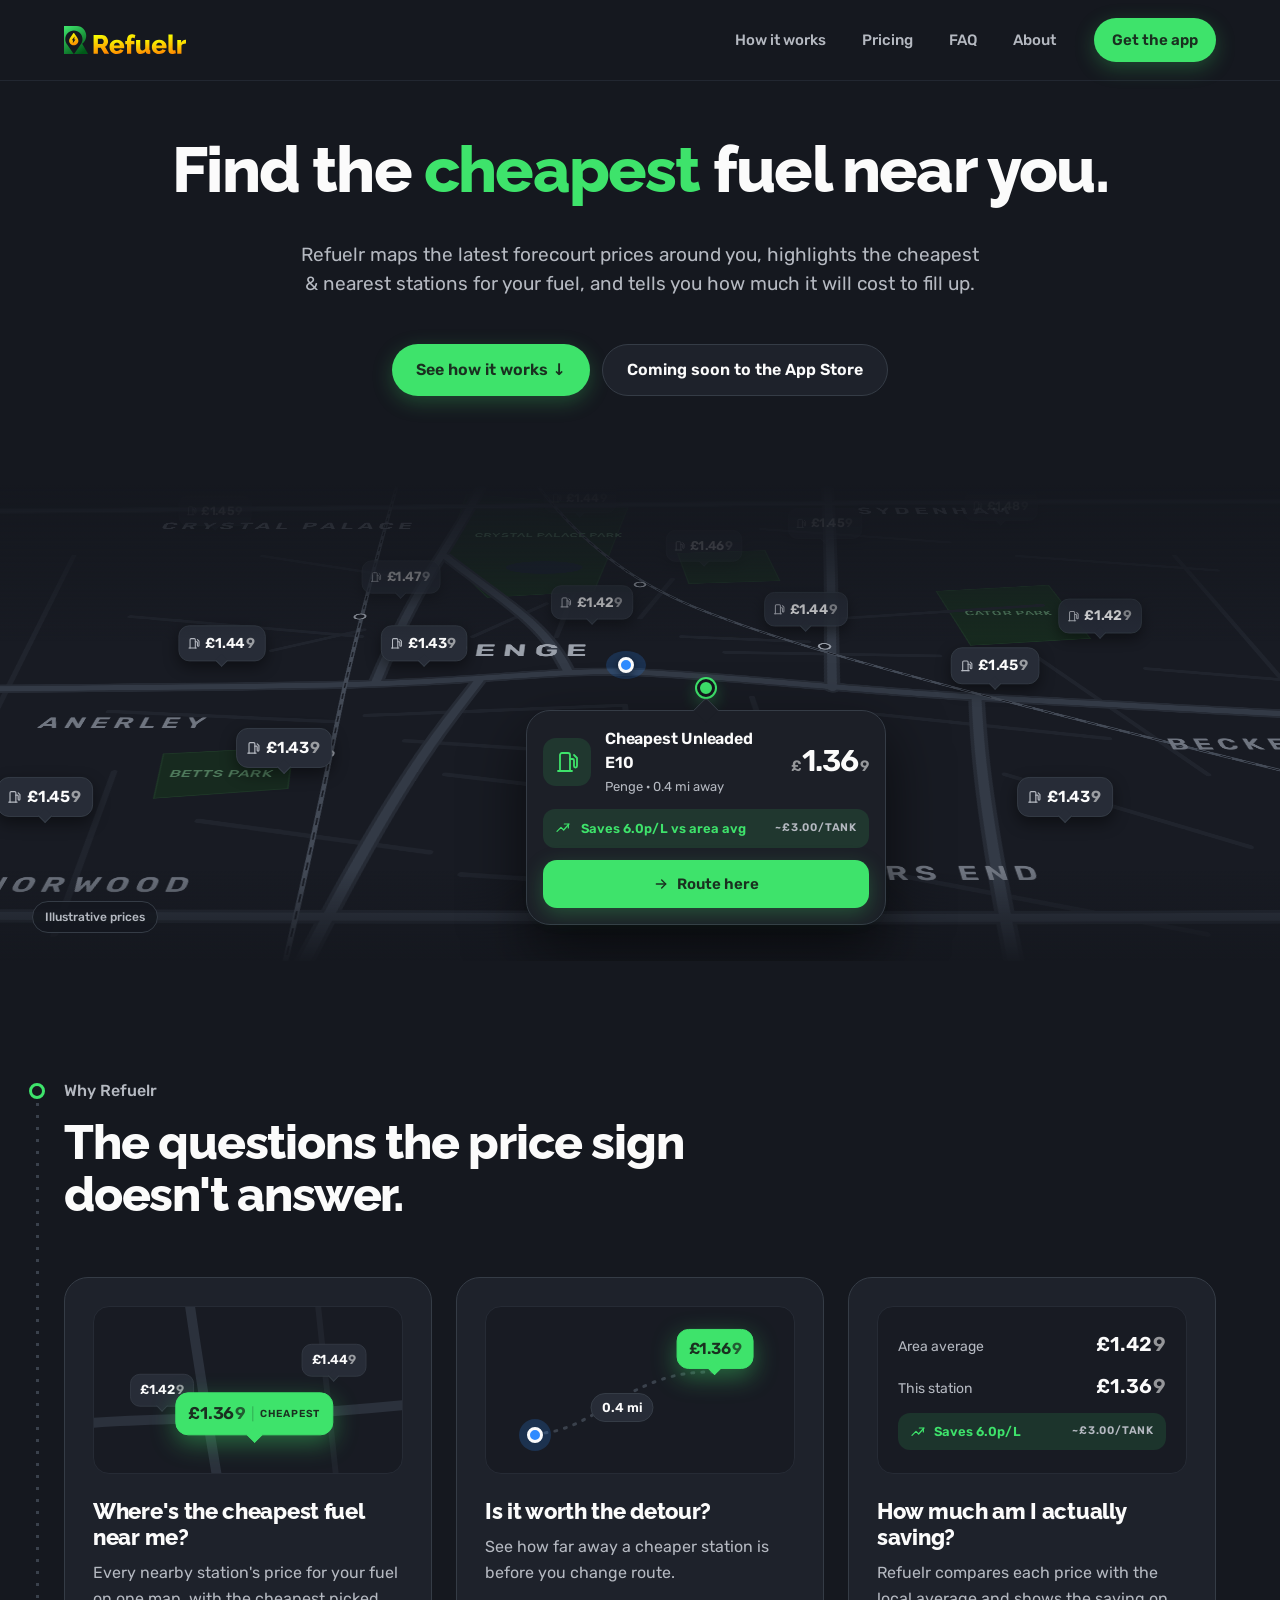
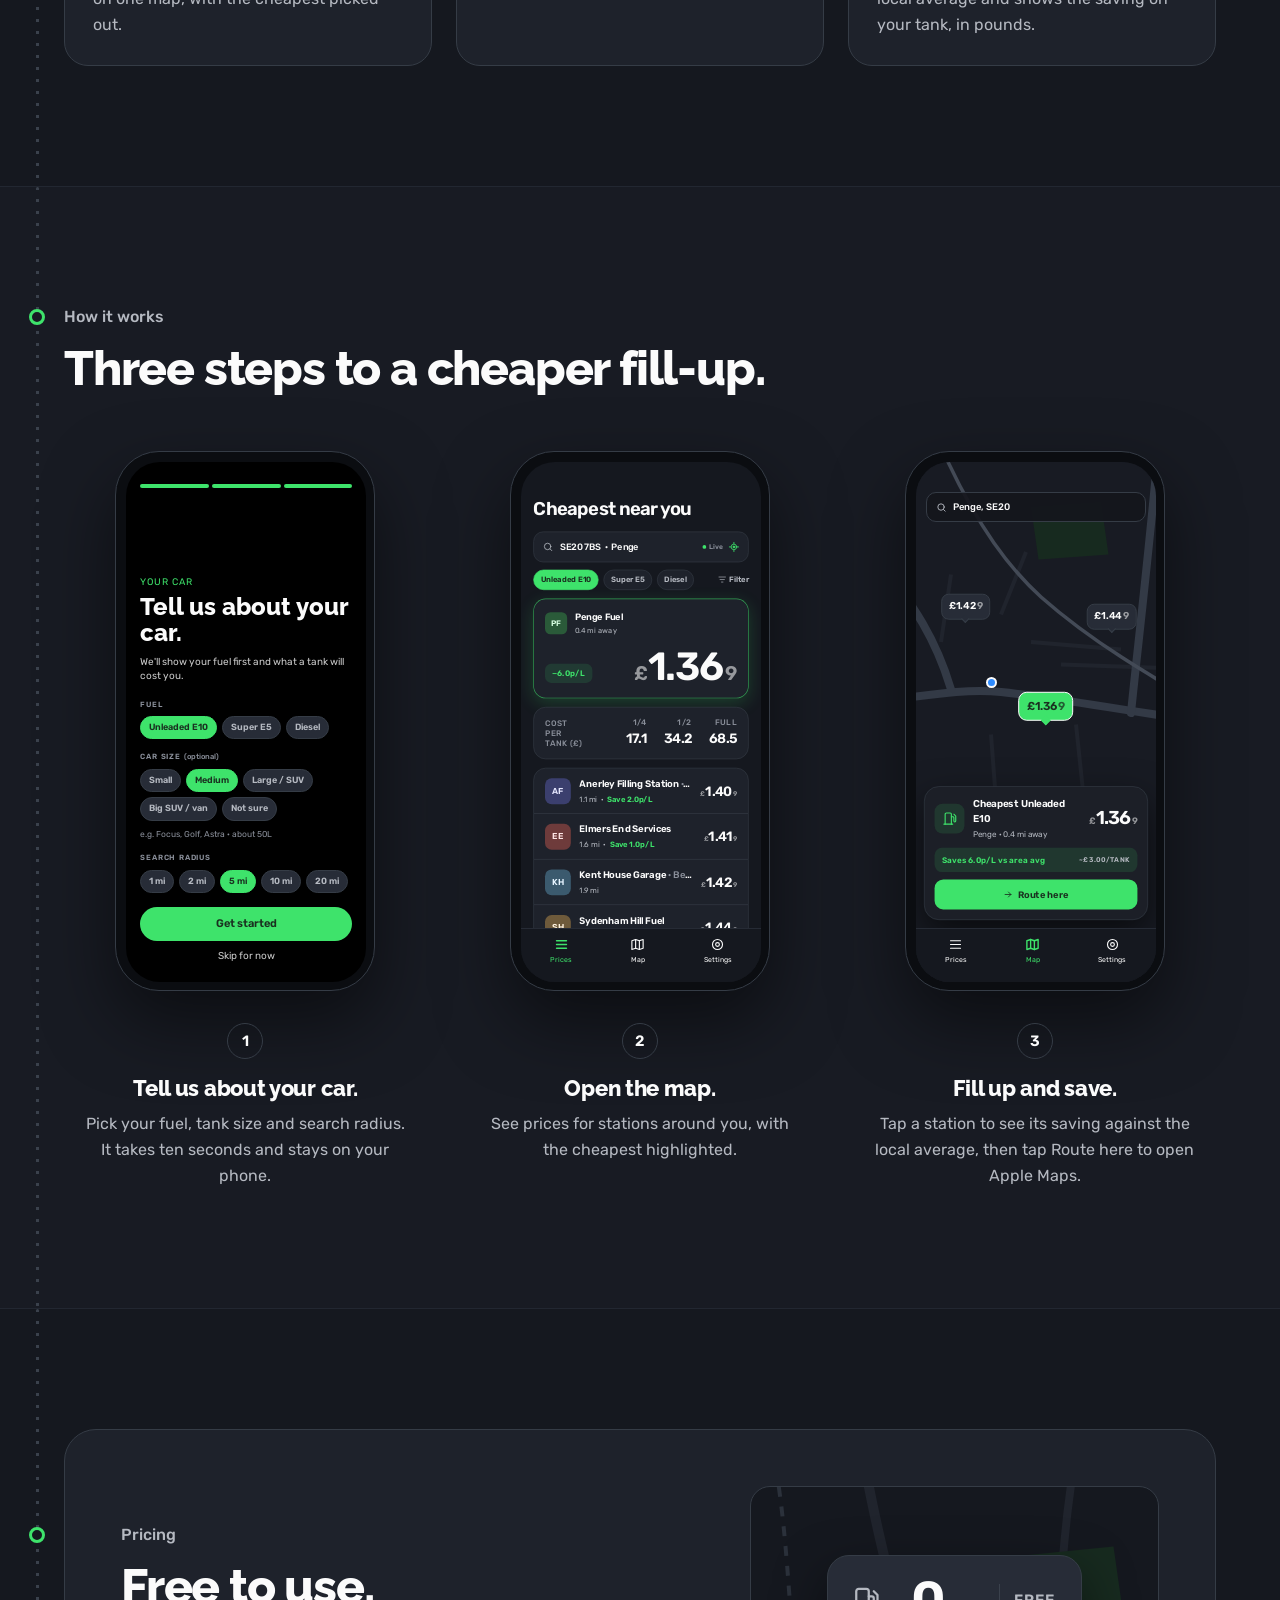
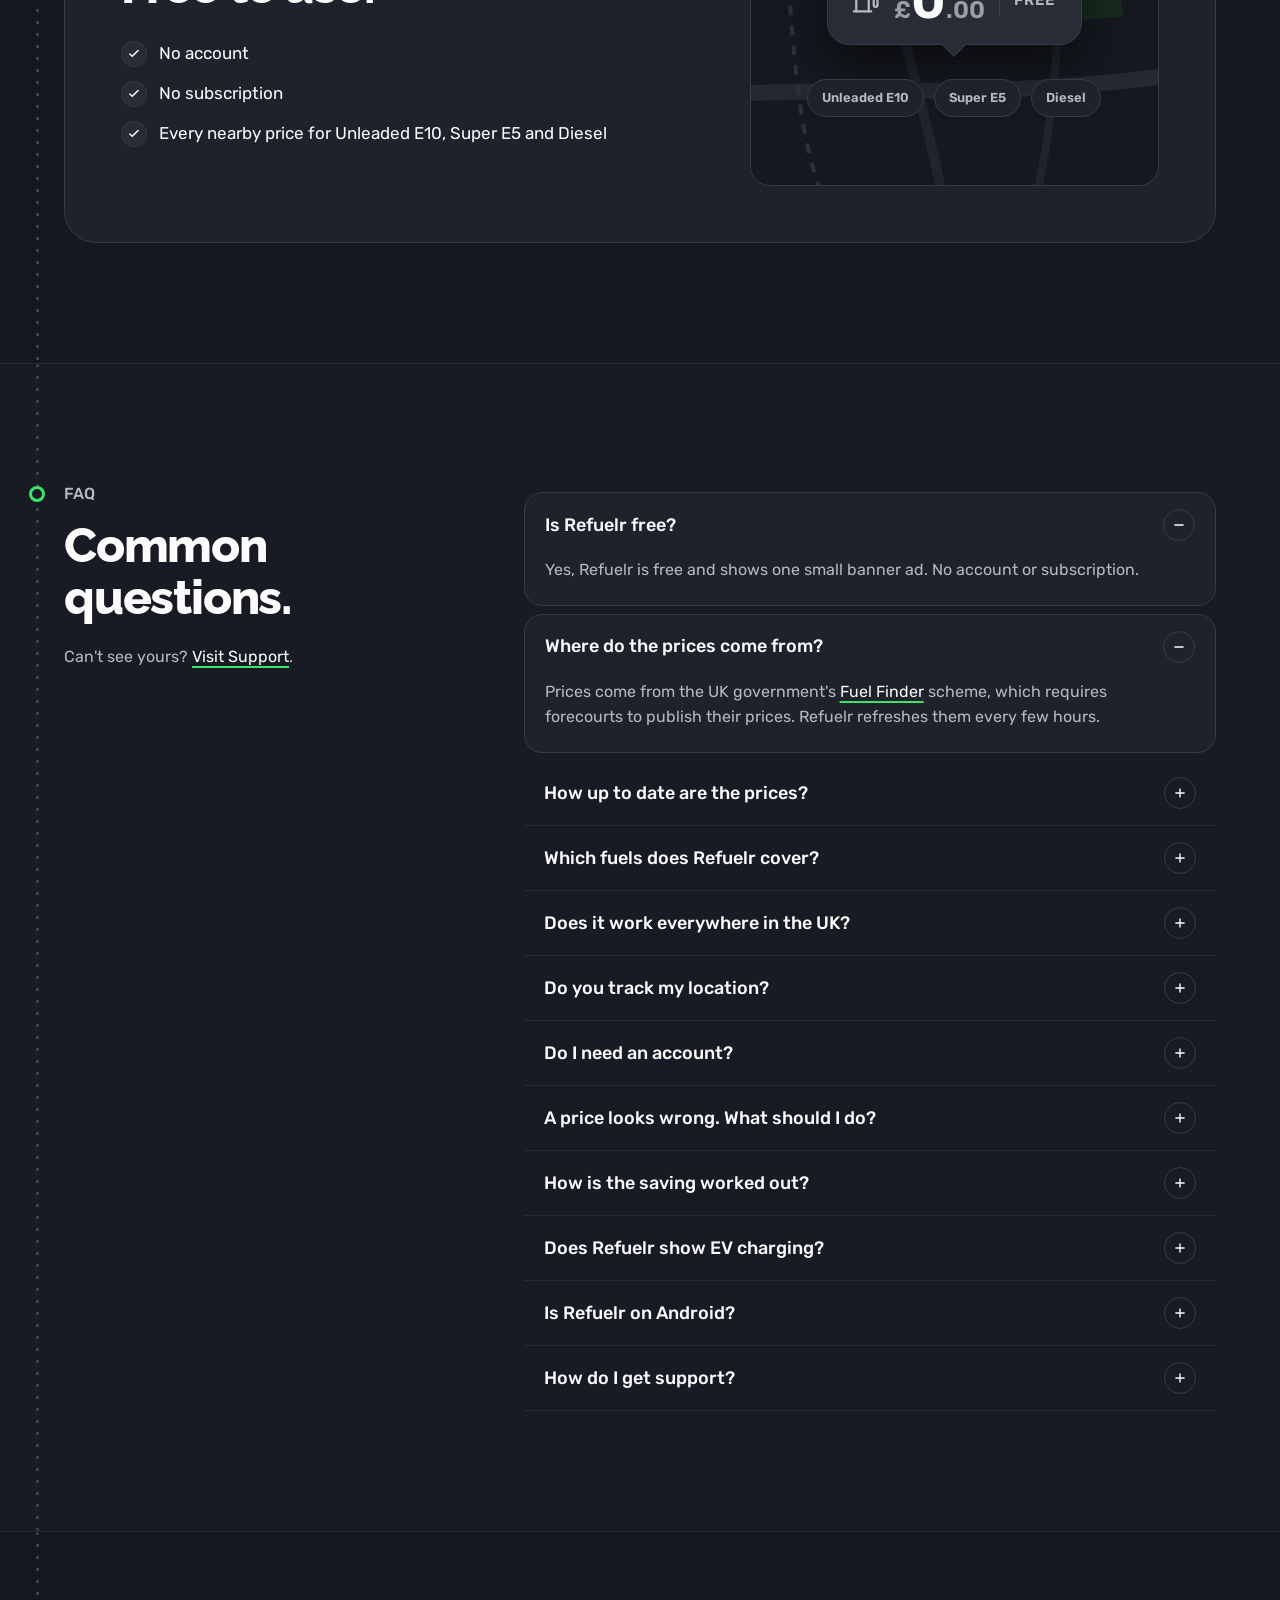
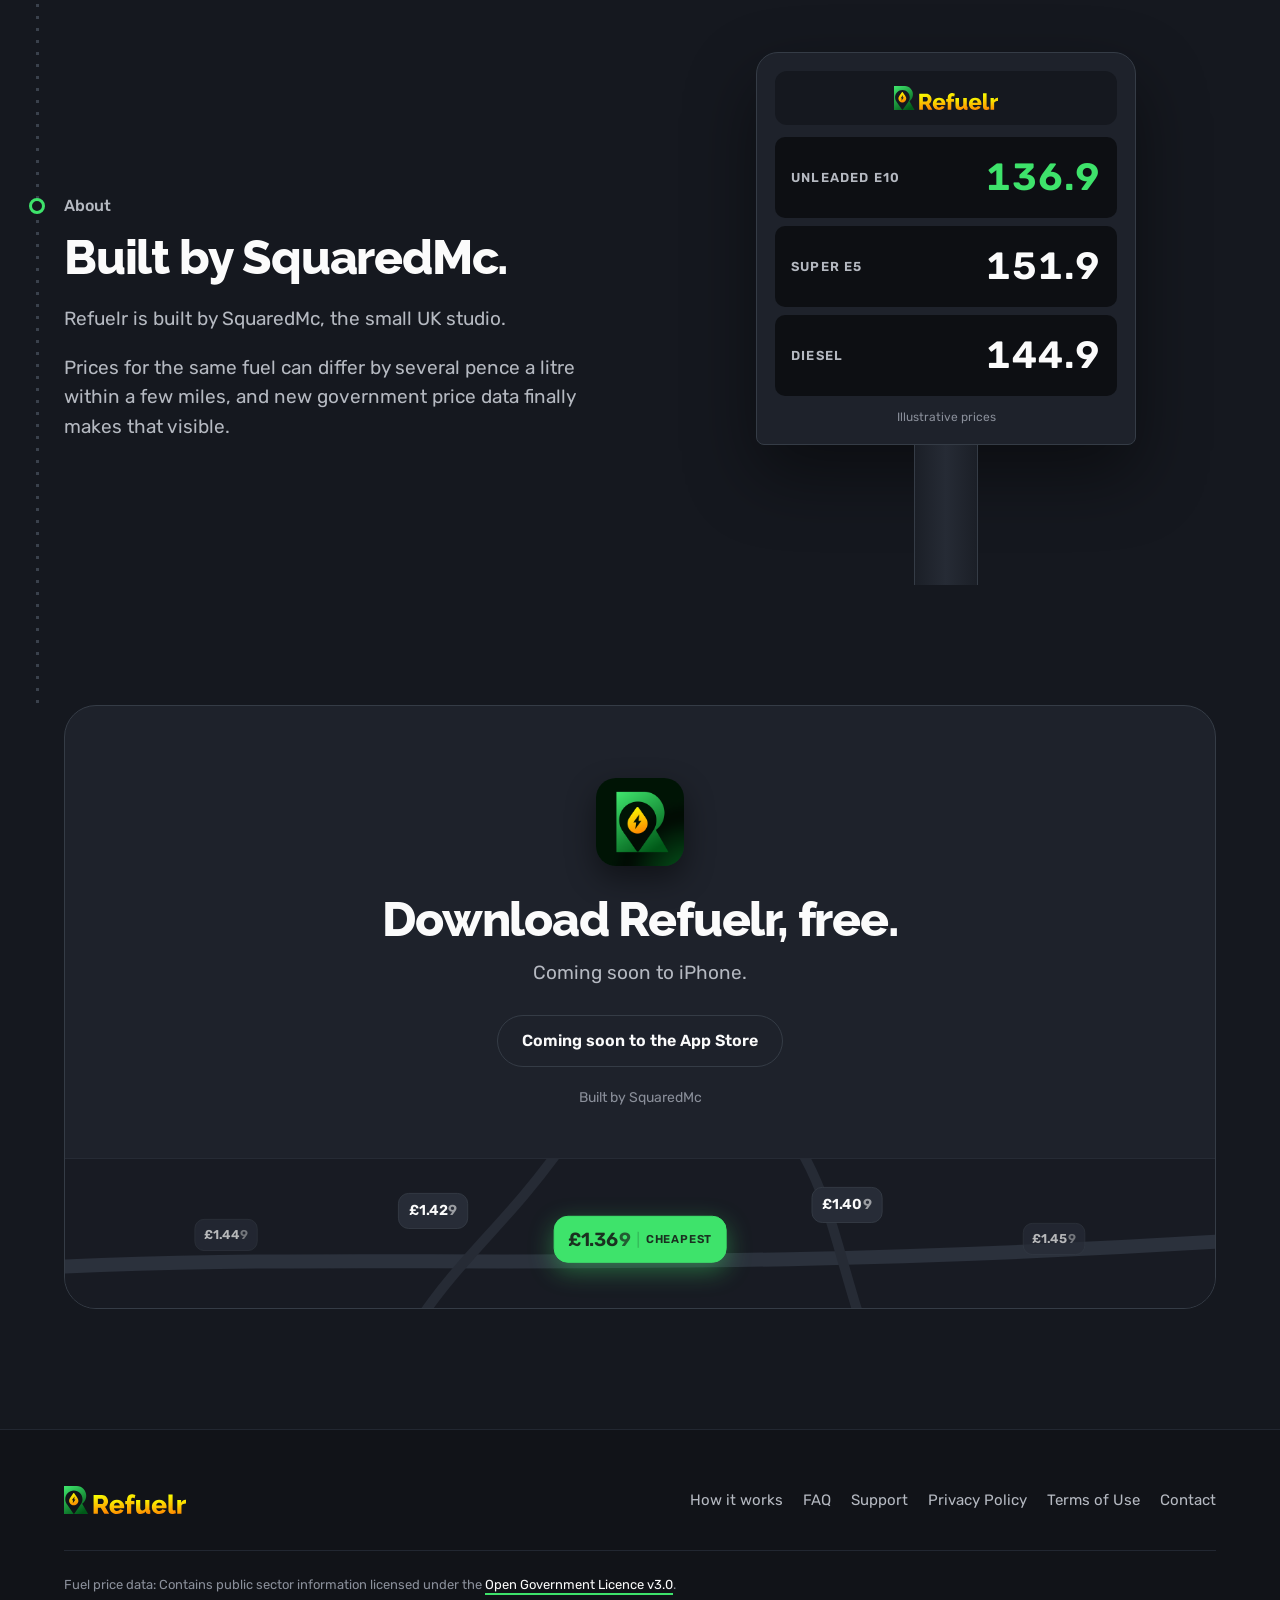
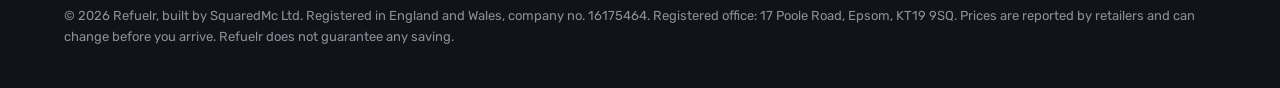
==== commit b4ec6932: "Match the app's latest changes; new logo and hero tweaks From the annotated review: - New logo locku" ====
--- a/index.html
+++ b/index.html
@@ -85,7 +85,7 @@
     {
       "@type": "Question",
       "name": "Does it work everywhere in the UK?",
-      "acceptedAnswer": { "@type": "Answer", "text": "Refuelr shows forecourts across the UK that report their prices to Fuel Finder. Search within 2, 5, 10 or 20 miles of where you are, or of any postcode or town." }
+      "acceptedAnswer": { "@type": "Answer", "text": "Refuelr shows forecourts across the UK that report their prices to Fuel Finder. Search within 1, 2, 5, 10 or 20 miles of where you are, or of any postcode or town." }
     },
     {
       "@type": "Question",
@@ -133,14 +133,14 @@
 <header class="site-header">
   <div class="wrap header-row">
     <a class="logo" href="#top" aria-label="Refuelr home">
-      <img src="assets/icons/logo.svg" alt="Refuelr" width="163" height="28">
+      <img src="assets/icons/logo.svg" alt="Refuelr" width="122" height="28">
     </a>
     <nav class="nav" aria-label="Main">
       <a class="navlink" href="#how">How it works</a>
       <a class="navlink" href="#pricing">Pricing</a>
       <a class="navlink" href="#faq">FAQ</a>
       <a class="navlink" href="#about">About</a>
-      <a class="btn btn-secondary btn-small" href="#download">Get the app</a>
+      <a class="btn btn-primary btn-small" href="#download">Get the app</a>
     </nav>
     <button class="menu-toggle" type="button" aria-label="Menu" aria-expanded="false" aria-controls="mobile-menu">
       <svg class="icon-open" width="20" height="20" viewBox="0 0 24 24" fill="none" stroke="#fbfbfb" stroke-width="2" stroke-linecap="round" aria-hidden="true"><path d="M4 7h16"/><path d="M4 12h16"/><path d="M4 17h16"/></svg>
@@ -162,12 +162,8 @@
   <!-- Hero -->
   <section class="hero" aria-labelledby="hero-title">
     <div class="hero-copy">
-      <p class="eyebrow">
-        <svg width="18" height="18" viewBox="0 0 24 24" fill="none" stroke="#b5b9c1" stroke-width="2" stroke-linecap="round" stroke-linejoin="round" aria-hidden="true"><path d="M5 21V5a2 2 0 012-2h6a2 2 0 012 2v16"/><path d="M3 21h14"/><path d="M15 9h2.5a1.5 1.5 0 011.5 1.5V16a1.5 1.5 0 003 0V8l-3-3"/></svg>
-        UK fuel prices, nearby
-      </p>
       <h1 id="hero-title" class="hero-title">Find the <span class="hl">cheapest</span> fuel near you.</h1>
-      <p class="lede">Refuelr maps the latest forecourt prices around you, highlights the cheapest station for your fuel, and tells you how much it will cost to fill up.</p>
+      <p class="lede">Refuelr maps the latest forecourt prices around you, highlights the cheapest &amp;&nbsp;nearest stations for your fuel, and tells you how much it will cost to fill up.</p>
       <div class="hero-ctas">
         <a class="btn btn-primary" href="#how">See how it works ↓</a>
         <!-- At launch, replace this link with Apple's official badge (unmodified, at least 40px tall):
@@ -256,7 +252,7 @@
           </div>
           <div class="station-info">
             <p class="station-name">Cheapest Unleaded E10</p>
-            <p class="station-meta">Penge · 0.4 mi · Open</p>
+            <p class="station-meta">Penge · 0.4 mi away</p>
           </div>
           <p class="station-price"><span aria-hidden="true"><span class="unit">£</span><span class="big">1.36</span><span class="unit tail">9</span></span><span class="sr-only">£1.369 a litre</span></p>
         </div>
@@ -330,28 +326,30 @@
       <ol class="steps">
         <li class="step">
           <div class="phone">
-            <div class="screen screen-setup" role="img" aria-label="App screen: choose your fuel and car size">
+            <div class="screen screen-setup" role="img" aria-label="App screen: choose your fuel, car size and search radius">
               <div class="setup-progress"><span></span><span></span><span></span></div>
               <div class="setup-kicker">Your car</div>
               <div class="setup-title">Tell us about your car.</div>
-              <div class="setup-text">We'll show your fuel first and estimate what you save per tank.</div>
+              <div class="setup-text">We'll show your fuel first and what a tank will cost you.</div>
               <div class="setup-label">Fuel</div>
               <div class="setup-chips"><span class="is-on">Unleaded E10</span><span>Super E5</span><span>Diesel</span></div>
               <div class="setup-label">Car size <span>(optional)</span></div>
               <div class="setup-chips"><span>Small</span><span class="is-on">Medium</span><span>Large / SUV</span><span>Big SUV / van</span><span>Not sure</span></div>
               <div class="setup-hint">e.g. Focus, Golf, Astra · about 50L</div>
+              <div class="setup-label">Search radius</div>
+              <div class="setup-chips"><span>1 mi</span><span>2 mi</span><span class="is-on">5 mi</span><span>10 mi</span><span>20 mi</span></div>
               <div class="setup-cta">Get started</div>
               <div class="setup-skip">Skip for now</div>
             </div>
           </div>
           <div class="step-num" aria-hidden="true">1</div>
           <h3 class="h3">Tell us about your car.</h3>
-          <p class="copy">Pick your fuel and tank size. It takes ten seconds and stays on your phone.</p>
+          <p class="copy">Pick your fuel, tank size and search radius. It takes ten seconds and stays on your phone.</p>
         </li>
 
         <li class="step">
           <div class="phone">
-            <div class="screen" role="img" aria-label="App screen: the Prices list, with the cheapest station first and nearby stations below">
+            <div class="screen" role="img" aria-label="App screen: the Prices list, with the cheapest station first, the cost of a tank, and nearby stations below">
               <!-- Drawn at the app's 390pt width, then scaled to the 240px screen -->
               <div class="prices">
                 <div class="prices-head">
@@ -359,6 +357,7 @@
                   <div class="prices-search">
                     <svg width="18" height="18" viewBox="0 0 24 24" fill="none" stroke="#b5b9c1" stroke-width="1.8" stroke-linecap="round" stroke-linejoin="round"><circle cx="11" cy="11" r="7"/><path d="M20 20l-3.5-3.5"/></svg>
                     <span>SE20 7BS &nbsp;·&nbsp; Penge</span>
+                    <span class="prices-live">Live</span>
                     <svg width="18" height="18" viewBox="0 0 24 24" fill="none" stroke="#3ee36b" stroke-width="1.8" stroke-linecap="round" stroke-linejoin="round"><path d="M12 2v3M12 19v3M2 12h3M19 12h3"/><circle cx="12" cy="12" r="6"/><circle cx="12" cy="12" r="2" fill="#3ee36b"/></svg>
                   </div>
                   <div class="prices-fuels">
@@ -369,16 +368,19 @@
                 <div class="prices-best">
                   <div class="prices-station">
                     <span class="brand" style="--brand-bg: #2a5a39; --brand-ink: #d7ffe2">PF</span>
-                    <span class="prices-name">Penge Fuel<small>Open · 0.4 mi away</small></span>
+                    <span class="prices-name">Penge Fuel<small>0.4 mi away</small></span>
                   </div>
                   <div class="prices-best-foot">
                     <span class="prices-delta">−6.0p/L</span>
                     <span class="prices-price prices-price-big"><span class="unit">£</span>1.36<span class="unit tail">9</span></span>
                   </div>
                 </div>
-                <div class="prices-stats">
-                  <div><span>Area<br>avg</span><strong>£1.42</strong></div>
-                  <div><span>Per<br>tank</span><strong class="is-accent">~£3.00</strong></div>
+                <!-- Cheapest price × the 50L tank picked in step 1 -->
+                <div class="prices-tank">
+                  <span class="prices-tank-label">Cost<br>per<br>tank (£)</span>
+                  <span><small>1/4</small>17.1</span>
+                  <span><small>1/2</small>34.2</span>
+                  <span><small>Full</small>68.5</span>
                 </div>
                 <div class="prices-list">
                   <div class="prices-station">
@@ -404,9 +406,9 @@
                 </div>
               </div>
               <div class="app-tabs">
-                <span class="is-on"><svg width="15" height="15" viewBox="0 0 24 24" fill="none" stroke="#3ee36b" stroke-width="2.2" stroke-linecap="round"><path d="M4 6h16M4 12h16M4 18h16"/></svg>Prices</span>
-                <span><svg width="15" height="15" viewBox="0 0 24 24" fill="none" stroke="#8a8f9a" stroke-width="1.8" stroke-linecap="round" stroke-linejoin="round"><path d="M9 4L3 6v14l6-2 6 2 6-2V4l-6 2-6-2z"/><path d="M9 4v14M15 6v14"/></svg>Map</span>
-                <span><svg width="15" height="15" viewBox="0 0 24 24" fill="none" stroke="#8a8f9a" stroke-width="1.8"><circle cx="12" cy="12" r="3"/><circle cx="12" cy="12" r="8"/></svg>Settings</span>
+                <span class="is-on"><svg width="15" height="15" viewBox="0 0 24 24" fill="none" stroke="currentColor" stroke-width="2.2" stroke-linecap="round"><path d="M4 6h16M4 12h16M4 18h16"/></svg>Prices</span>
+                <span><svg width="15" height="15" viewBox="0 0 24 24" fill="none" stroke="currentColor" stroke-width="1.8" stroke-linecap="round" stroke-linejoin="round"><path d="M9 4L3 6v14l6-2 6 2 6-2V4l-6 2-6-2z"/><path d="M9 4v14M15 6v14"/></svg>Map</span>
+                <span><svg width="15" height="15" viewBox="0 0 24 24" fill="none" stroke="currentColor" stroke-width="1.8"><circle cx="12" cy="12" r="3"/><circle cx="12" cy="12" r="8"/></svg>Settings</span>
               </div>
             </div>
           </div>
@@ -428,7 +430,7 @@
                 <div class="station-card">
                   <div class="station-head">
                     <div class="station-icon"><svg width="24" height="24" viewBox="0 0 24 24" fill="none" stroke="#3ee36b" stroke-width="1.8" stroke-linecap="round" stroke-linejoin="round"><path d="M5 21V5a2 2 0 012-2h6a2 2 0 012 2v16"/><path d="M3 21h14"/><path d="M15 9h2.5a1.5 1.5 0 011.5 1.5V16a1.5 1.5 0 003 0V8l-3-3"/></svg></div>
-                    <div class="station-info"><div class="station-name">Cheapest Unleaded E10</div><div class="station-meta">Penge · 0.4 mi · Open</div></div>
+                    <div class="station-info"><div class="station-name">Cheapest Unleaded E10</div><div class="station-meta">Penge · 0.4 mi away</div></div>
                     <div class="station-price"><span class="unit">£</span><span class="big">1.36</span><span class="unit tail">9</span></div>
                   </div>
                   <div class="saving"><span class="saving-text">Saves 6.0p/L vs area avg</span><span class="saving-tank">~£3.00/tank</span></div>
@@ -436,9 +438,9 @@
                 </div>
               </div>
               <div class="app-tabs">
-                <span><svg width="15" height="15" viewBox="0 0 24 24" fill="none" stroke="#8a8f9a" stroke-width="1.8" stroke-linecap="round"><path d="M4 6h16M4 12h16M4 18h16"/></svg>Prices</span>
-                <span class="is-on"><svg width="15" height="15" viewBox="0 0 24 24" fill="none" stroke="#3ee36b" stroke-width="2.2" stroke-linecap="round" stroke-linejoin="round"><path d="M9 4L3 6v14l6-2 6 2 6-2V4l-6 2-6-2z"/><path d="M9 4v14M15 6v14"/></svg>Map</span>
-                <span><svg width="15" height="15" viewBox="0 0 24 24" fill="none" stroke="#8a8f9a" stroke-width="1.8"><circle cx="12" cy="12" r="3"/><circle cx="12" cy="12" r="8"/></svg>Settings</span>
+                <span><svg width="15" height="15" viewBox="0 0 24 24" fill="none" stroke="currentColor" stroke-width="1.8" stroke-linecap="round"><path d="M4 6h16M4 12h16M4 18h16"/></svg>Prices</span>
+                <span class="is-on"><svg width="15" height="15" viewBox="0 0 24 24" fill="none" stroke="currentColor" stroke-width="2.2" stroke-linecap="round" stroke-linejoin="round"><path d="M9 4L3 6v14l6-2 6 2 6-2V4l-6 2-6-2z"/><path d="M9 4v14M15 6v14"/></svg>Map</span>
+                <span><svg width="15" height="15" viewBox="0 0 24 24" fill="none" stroke="currentColor" stroke-width="1.8"><circle cx="12" cy="12" r="3"/><circle cx="12" cy="12" r="8"/></svg>Settings</span>
               </div>
             </div>
           </div>
@@ -507,7 +509,7 @@
         </details>
         <details class="faq-item">
           <summary>Does it work everywhere in the UK?<span class="faq-icon" aria-hidden="true"><svg width="14" height="14" viewBox="0 0 24 24" fill="none" stroke="#fbfbfb" stroke-width="2.4" stroke-linecap="round"><path d="M5 12h14"/><path class="faq-plus" d="M12 5v14"/></svg></span></summary>
-          <p>Refuelr shows forecourts across the UK that report their prices to Fuel Finder. Search within 2, 5, 10 or 20 miles of where you are, or of any postcode or town.</p>
+          <p>Refuelr shows forecourts across the UK that report their prices to Fuel Finder. Search within 1, 2, 5, 10 or 20 miles of where you are, or of any postcode or town.</p>
         </details>
         <details class="faq-item">
           <summary>Do you track my location?<span class="faq-icon" aria-hidden="true"><svg width="14" height="14" viewBox="0 0 24 24" fill="none" stroke="#fbfbfb" stroke-width="2.4" stroke-linecap="round"><path d="M5 12h14"/><path class="faq-plus" d="M12 5v14"/></svg></span></summary>
@@ -552,7 +554,7 @@
       </div>
       <div class="board-wrap" aria-hidden="true">
         <div class="board">
-          <div class="board-logo"><img src="assets/icons/logo.svg" alt="" width="140" height="24"></div>
+          <div class="board-logo"><img src="assets/icons/logo.svg" alt="" width="105" height="24"></div>
           <div class="board-rows">
             <div class="board-row is-cheapest">Unleaded E10<strong>136.9</strong></div>
             <div class="board-row">Super E5<strong>151.9</strong></div>
@@ -596,7 +598,7 @@
   <div class="wrap">
     <div class="footer-row">
       <a class="logo" href="#top" aria-label="Refuelr home">
-        <img src="assets/icons/logo.svg" alt="Refuelr" width="163" height="28">
+        <img src="assets/icons/logo.svg" alt="Refuelr" width="122" height="28">
       </a>
       <nav aria-label="Footer">
         <ul class="footer-links">
--- a/css/styles.css
+++ b/css/styles.css
@@ -410,7 +410,7 @@
   height: 16px;
   border-radius: 50%;
   background: var(--node-bg);
-  border: 3px solid var(--rf-color-ink-sub);
+  border: 3px solid var(--rf-color-accent);
 }
 
 /* The Pricing label sits inside the card, so step back over its padding and border */
@@ -561,7 +561,7 @@
   font-size: 64px;
   line-height: 1.04;
   letter-spacing: -1.8px;
-  margin: 18px 0 0;
+  margin: 0;
 }
 
 .hero-title .hl {
@@ -1175,7 +1175,7 @@
   justify-content: space-around;
   align-items: flex-start;
   font-size: 7px;
-  color: var(--rf-color-ink-mute);
+  color: var(--rf-color-ink);
 }
 
 .app-tabs span {
@@ -1222,13 +1222,30 @@
   gap: 10px;
 }
 
-.prices-search span {
+.prices-search > span:first-of-type {
   flex: 1;
   font-size: 15px;
   font-weight: var(--rf-font-weight-medium);
   letter-spacing: -0.2px;
 }
 
+.prices-live {
+  display: flex;
+  align-items: center;
+  gap: 5px;
+  font-size: 11px;
+  font-weight: var(--rf-font-weight-semibold);
+  color: var(--rf-color-ink-mute);
+}
+
+.prices-live::before {
+  content: '';
+  width: 6px;
+  height: 6px;
+  border-radius: 50%;
+  background: var(--rf-color-accent);
+}
+
 .prices-fuels {
   margin-top: var(--rf-space-12);
   display: flex;
@@ -1263,7 +1280,7 @@
 .prices-best {
   margin: 14px var(--rf-space-20) 0;
   padding: 18px;
-  border-radius: var(--rf-radius-pill);
+  border-radius: var(--rf-radius-container);
   background: var(--rf-color-surface);
   border: 1.5px solid rgba(62, 227, 107, 0.65);
   box-shadow: 0 8px 28px rgba(62, 227, 107, 0.2);
@@ -1307,44 +1324,45 @@
   font-weight: var(--rf-font-weight-semibold);
 }
 
-.prices-stats {
-  display: flex;
-  gap: 10px;
-  padding: 14px var(--rf-space-20) 4px;
-}
-
-.prices-stats div {
+.prices-tank {
+  margin: 14px var(--rf-space-20) 4px;
+  padding: var(--rf-space-16) 18px;
+  border-radius: var(--rf-radius-container);
+  background: var(--rf-color-surface);
+  border: 1px solid var(--rf-color-line);
+  display: flex;
+  align-items: center;
+}
+
+.prices-tank > span {
   flex: 1;
   display: flex;
-  align-items: center;
-  justify-content: space-between;
-  padding: var(--rf-space-12) 14px;
-  border-radius: var(--rf-space-16);
-  background: var(--rf-color-surface);
-  border: 1px solid var(--rf-color-line);
-}
-
-.prices-stats span {
-  font-size: var(--rf-font-size-caption);
-  line-height: 15px;
+  flex-direction: column;
+  align-items: flex-end;
+  gap: 2px;
+  font-size: 22px;
+  font-weight: var(--rf-font-weight-semibold);
+  letter-spacing: -0.9px;
+}
+
+.prices-tank .prices-tank-label,
+.prices-tank small {
+  font-size: 13px;
+  line-height: 16px;
   font-weight: var(--rf-font-weight-medium);
   letter-spacing: 0.8px;
   text-transform: uppercase;
   color: var(--rf-color-ink-mute);
 }
 
-.prices-stats strong {
-  font-size: 26px;
-  font-weight: var(--rf-font-weight-semibold);
-  letter-spacing: -0.5px;
-}
-
-.prices-stats .is-accent {
-  color: var(--rf-color-accent);
+.prices-tank .prices-tank-label {
+  flex: none;
+  width: 92px;
+  display: block;
 }
 
 .prices-list {
-  margin: var(--rf-space-16) var(--rf-space-16) 0;
+  margin: 14px var(--rf-space-20) 0;
   border-radius: var(--rf-radius-container);
   background: var(--rf-color-surface);
   border: 1px solid var(--rf-color-line);
@@ -2077,7 +2095,6 @@
   .hero-title {
     font-size: 42px;
     letter-spacing: -1px;
-    margin-top: 14px;
   }
 
   .hero-ctas {
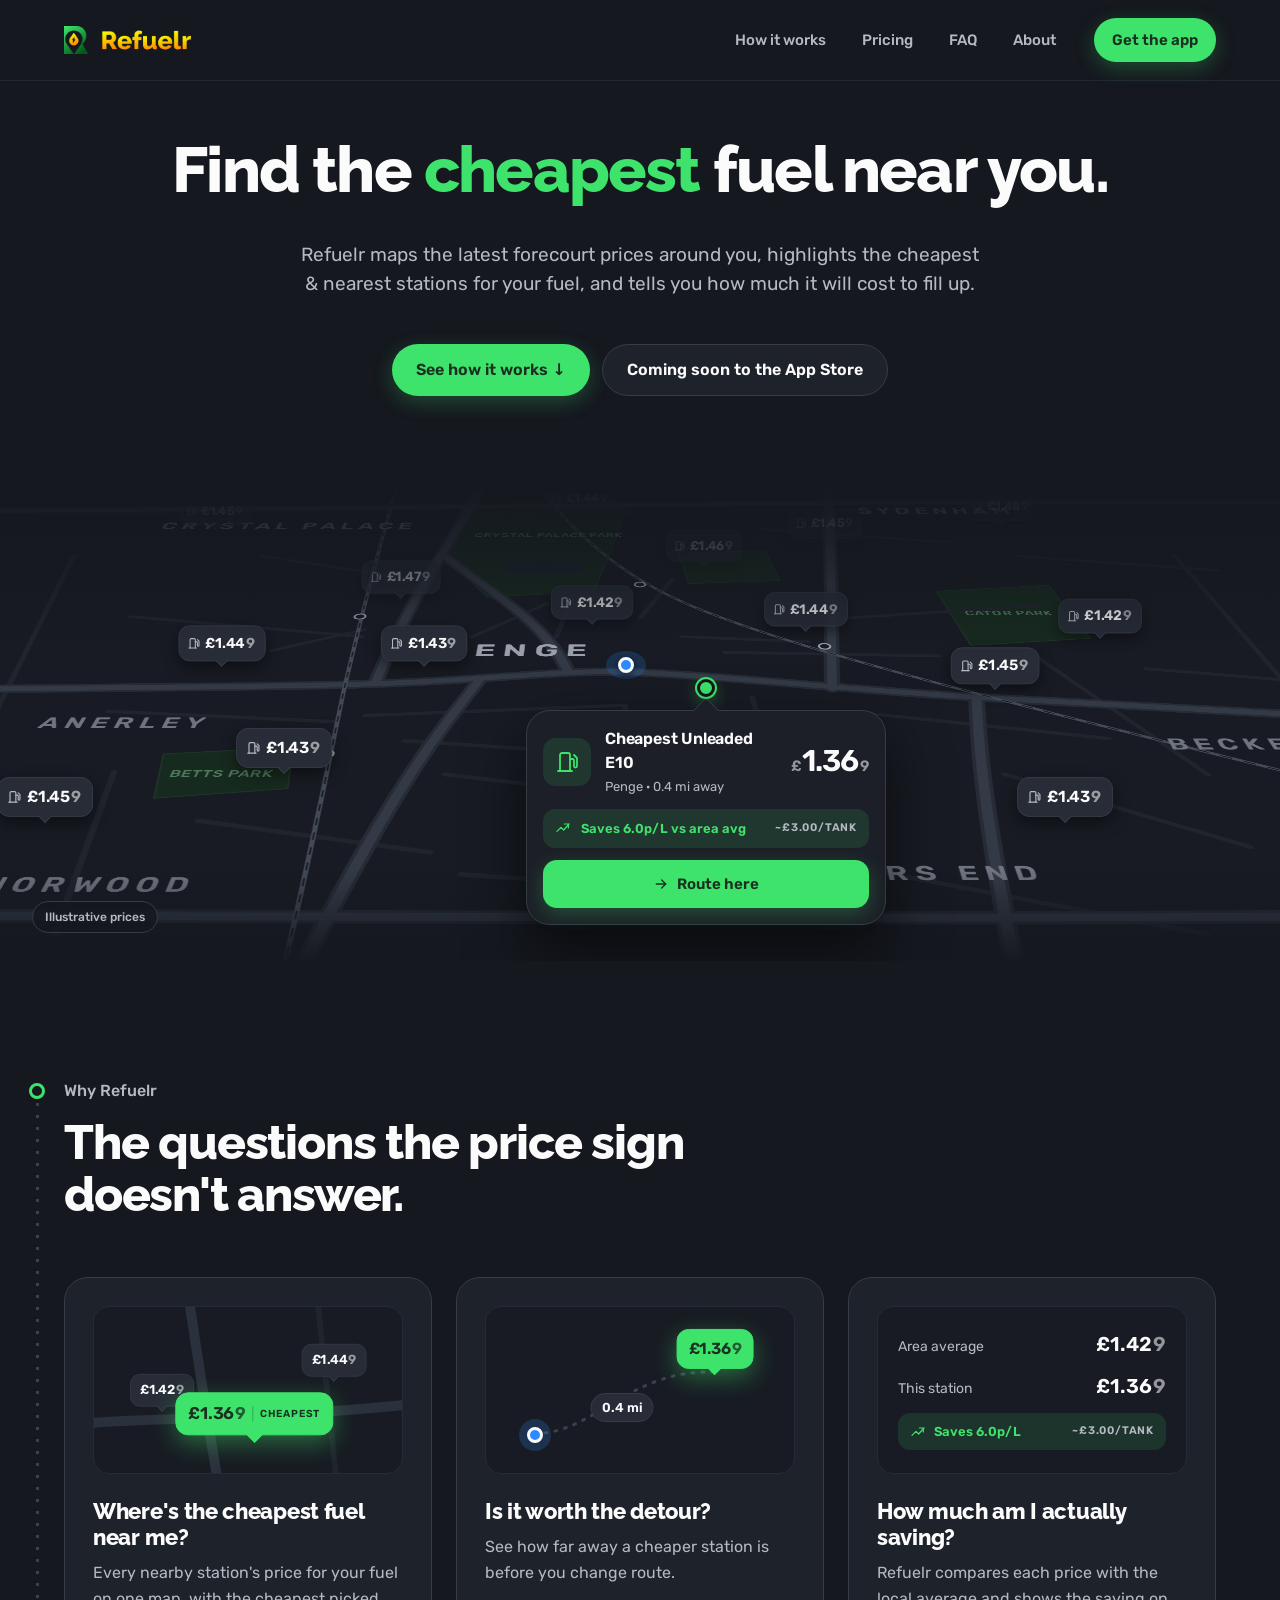
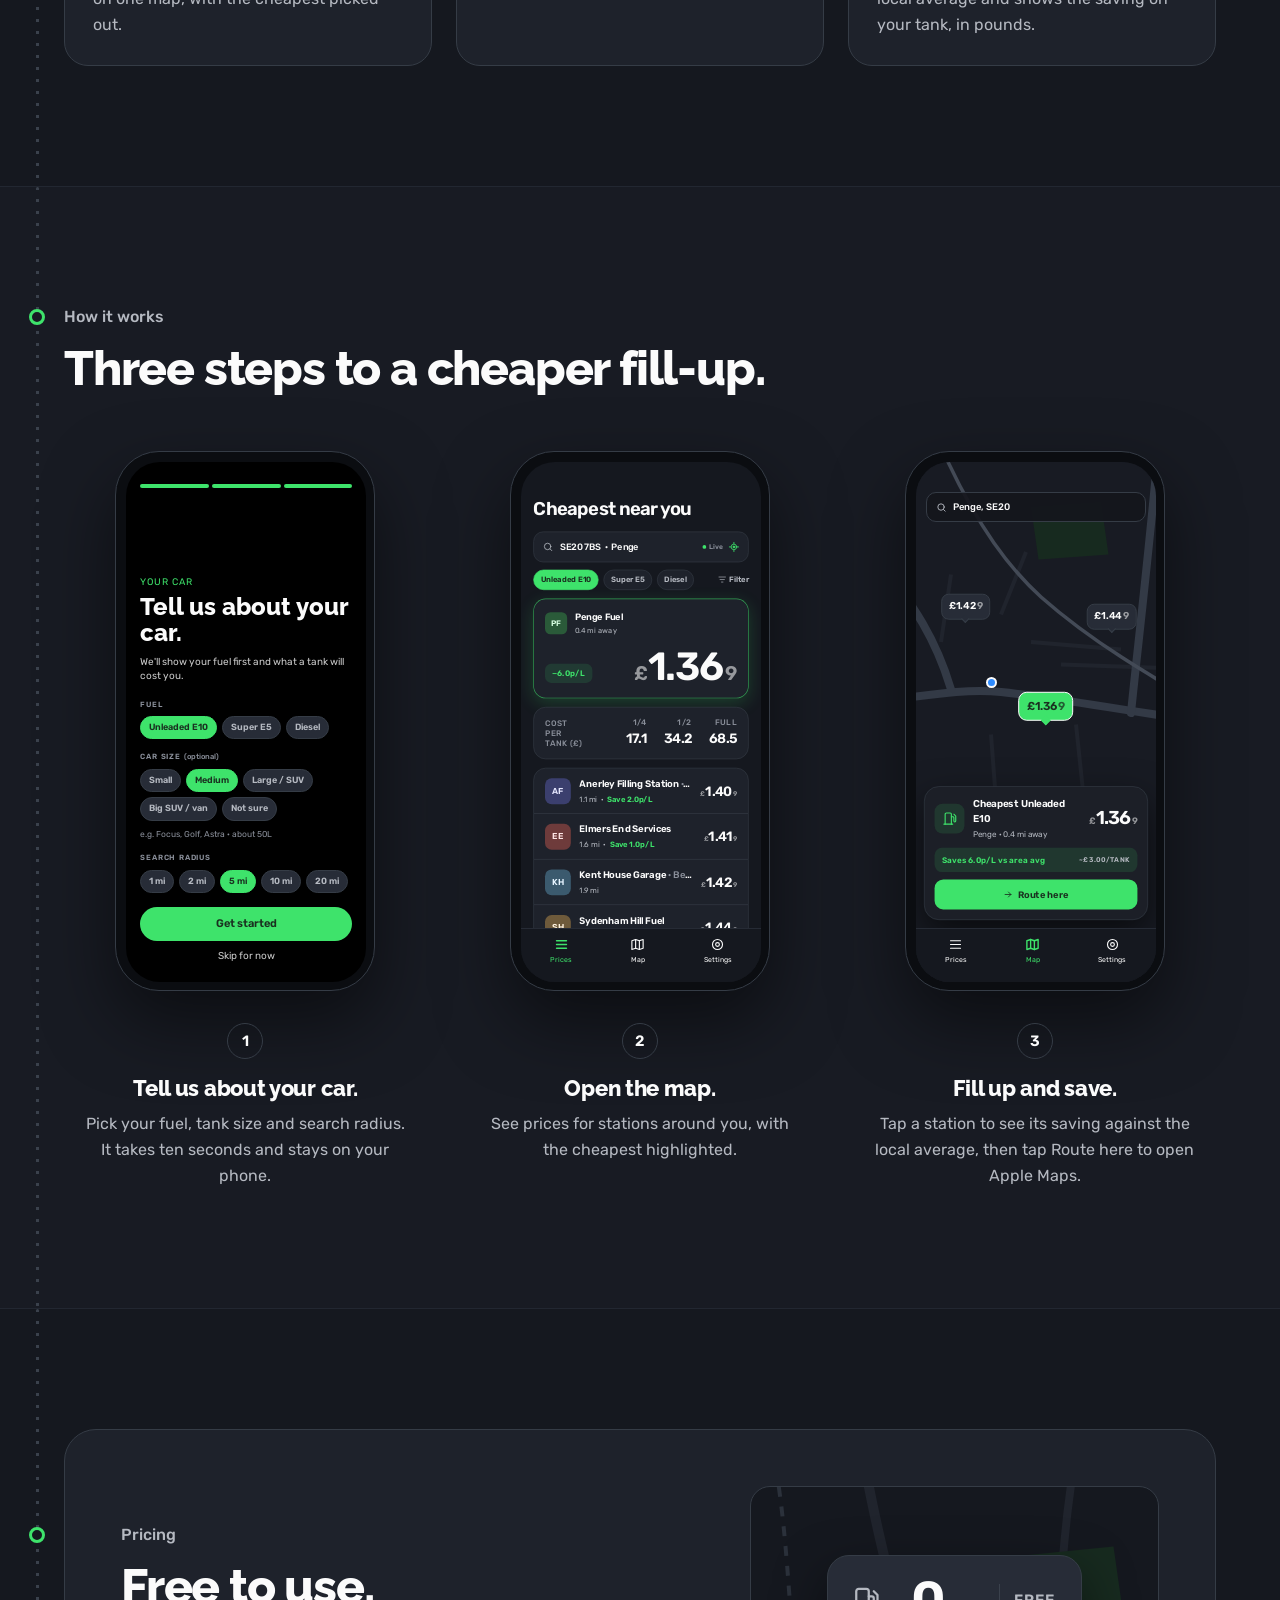
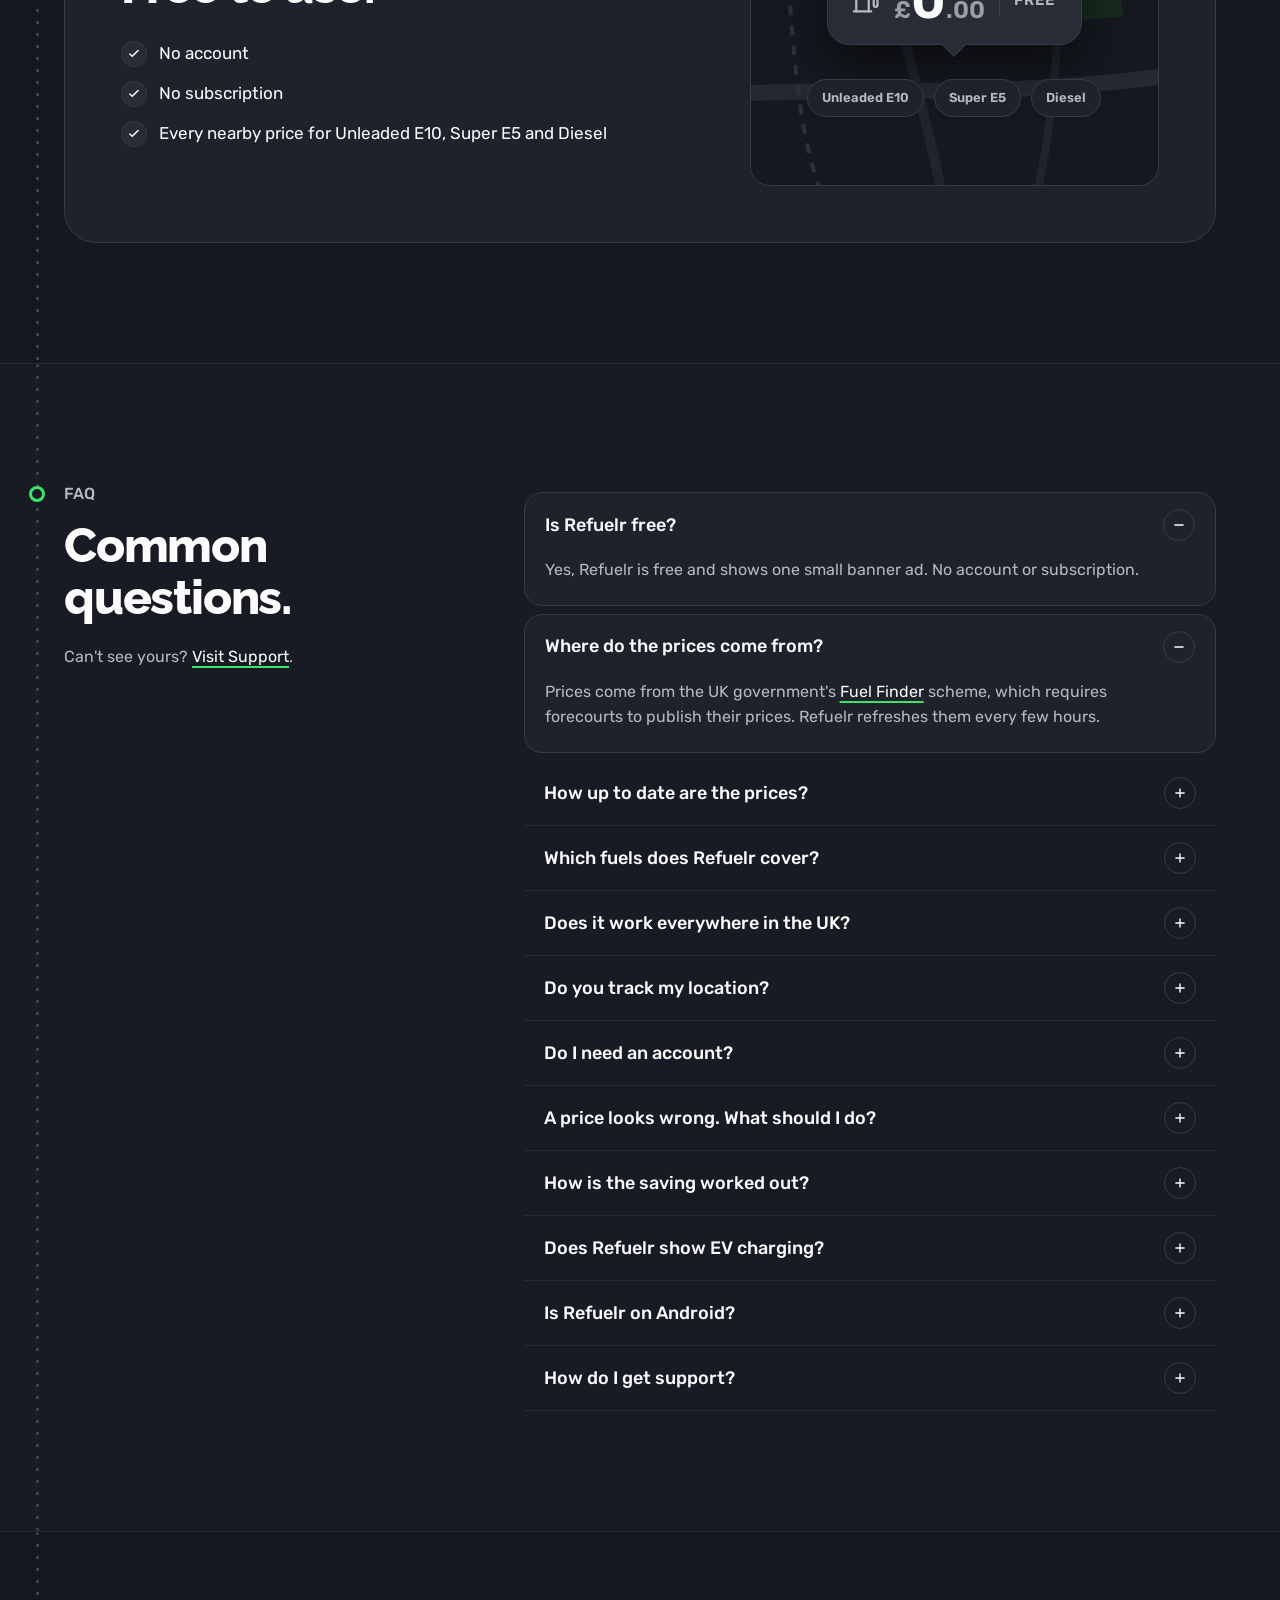
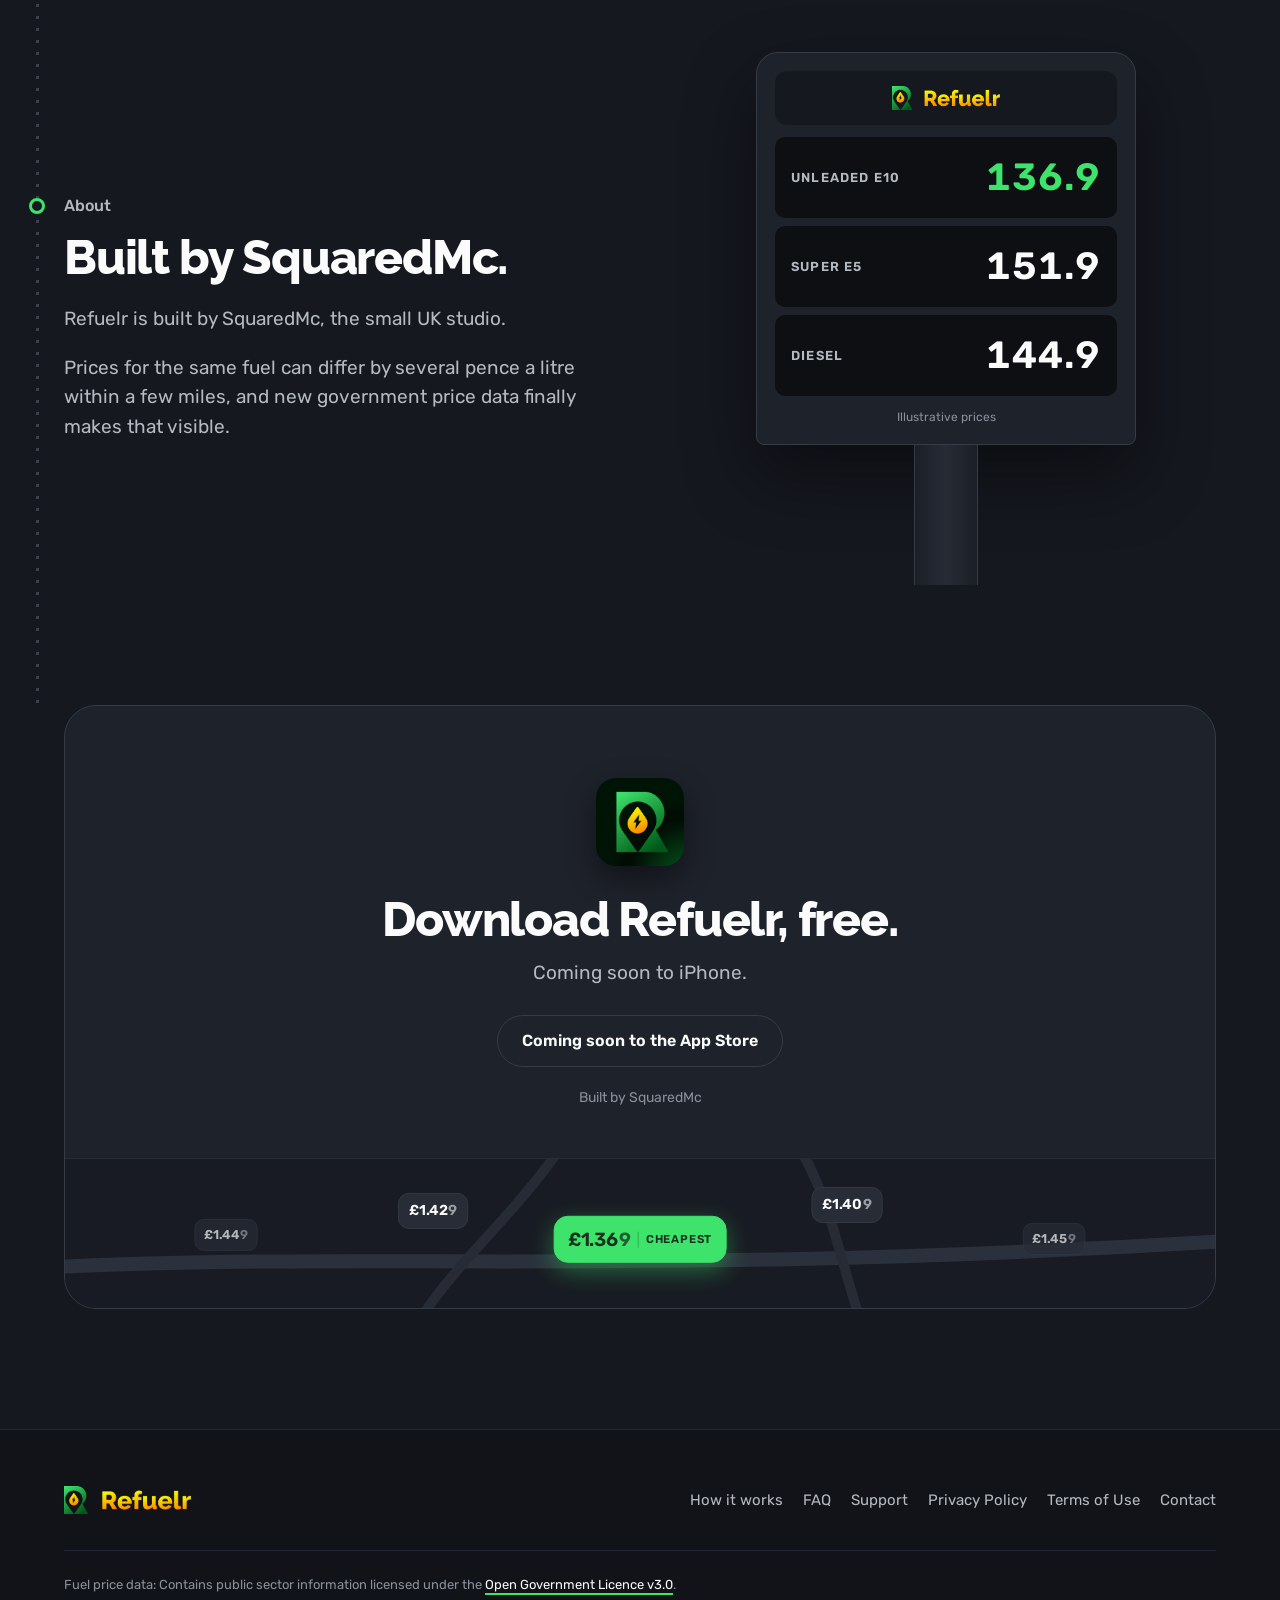
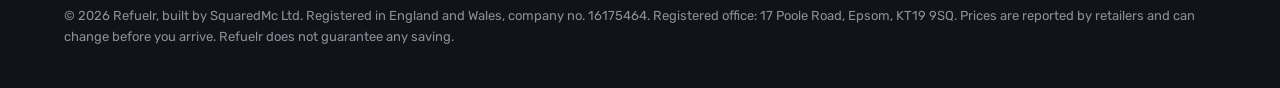
==== commit 1800b744: "New Refuelr logo from Jon on every page Jon's redrawn wordmark (Refuelr-Long.png, uploaded to assets" ====
--- a/index.html
+++ b/index.html
@@ -133,7 +133,7 @@
 <header class="site-header">
   <div class="wrap header-row">
     <a class="logo" href="#top" aria-label="Refuelr home">
-      <img src="assets/icons/logo.svg" alt="Refuelr" width="122" height="28">
+      <img src="assets/icons/logo.png" alt="Refuelr" width="127" height="28">
     </a>
     <nav class="nav" aria-label="Main">
       <a class="navlink" href="#how">How it works</a>
@@ -554,7 +554,7 @@
       </div>
       <div class="board-wrap" aria-hidden="true">
         <div class="board">
-          <div class="board-logo"><img src="assets/icons/logo.svg" alt="" width="105" height="24"></div>
+          <div class="board-logo"><img src="assets/icons/logo.png" alt="" width="109" height="24"></div>
           <div class="board-rows">
             <div class="board-row is-cheapest">Unleaded E10<strong>136.9</strong></div>
             <div class="board-row">Super E5<strong>151.9</strong></div>
@@ -598,7 +598,7 @@
   <div class="wrap">
     <div class="footer-row">
       <a class="logo" href="#top" aria-label="Refuelr home">
-        <img src="assets/icons/logo.svg" alt="Refuelr" width="122" height="28">
+        <img src="assets/icons/logo.png" alt="Refuelr" width="127" height="28">
       </a>
       <nav aria-label="Footer">
         <ul class="footer-links">
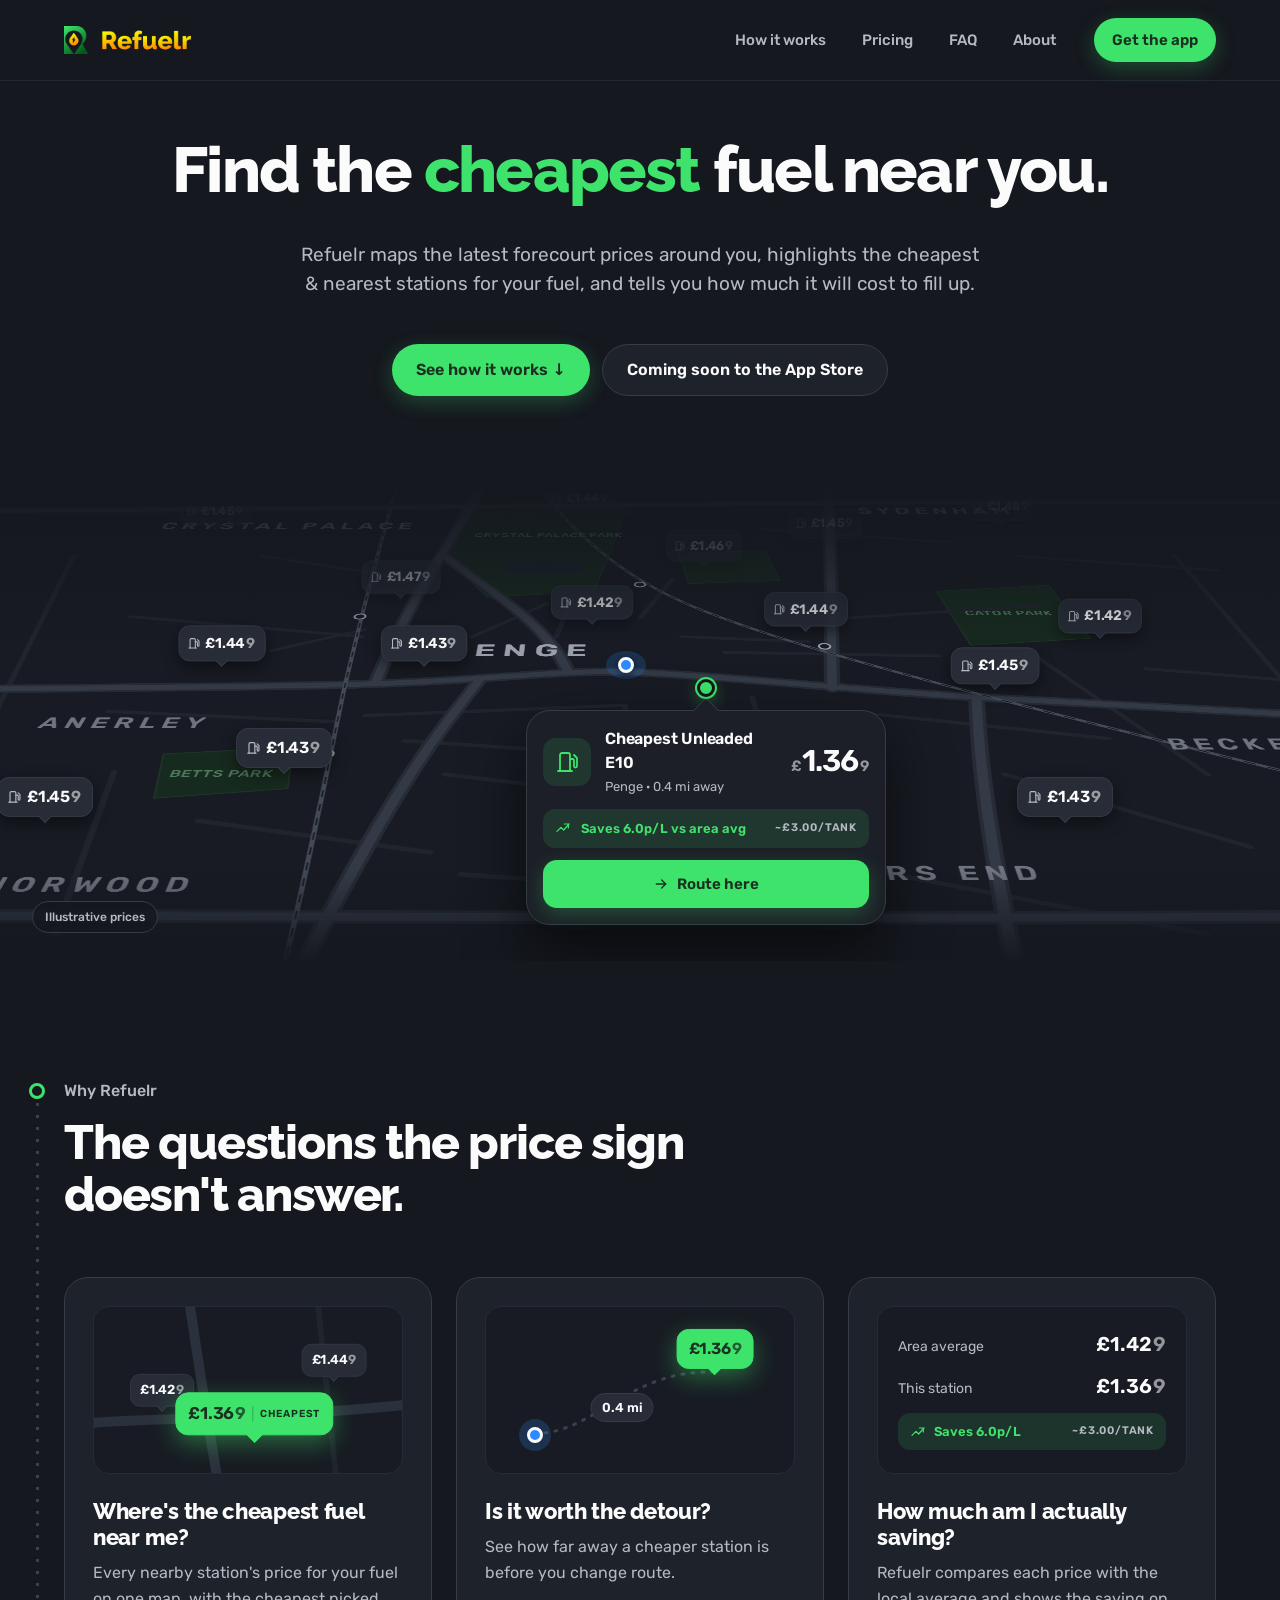
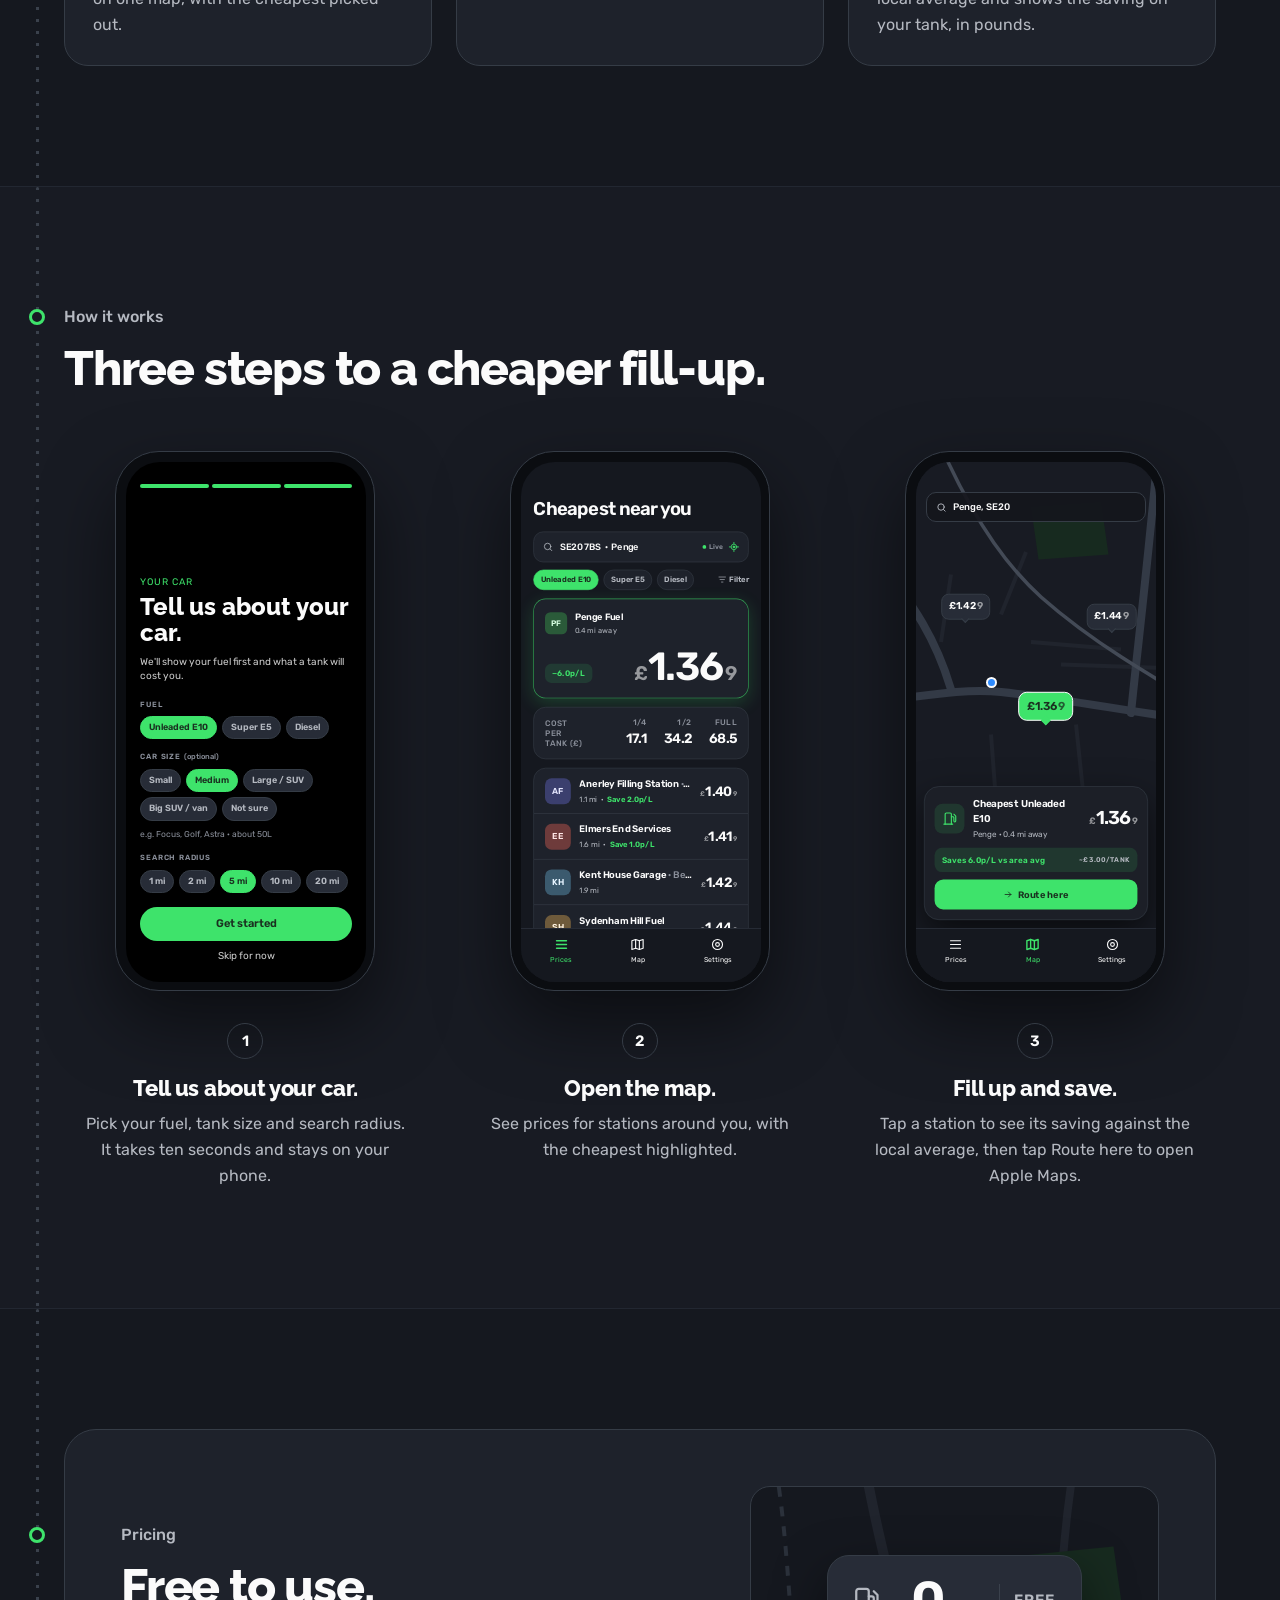
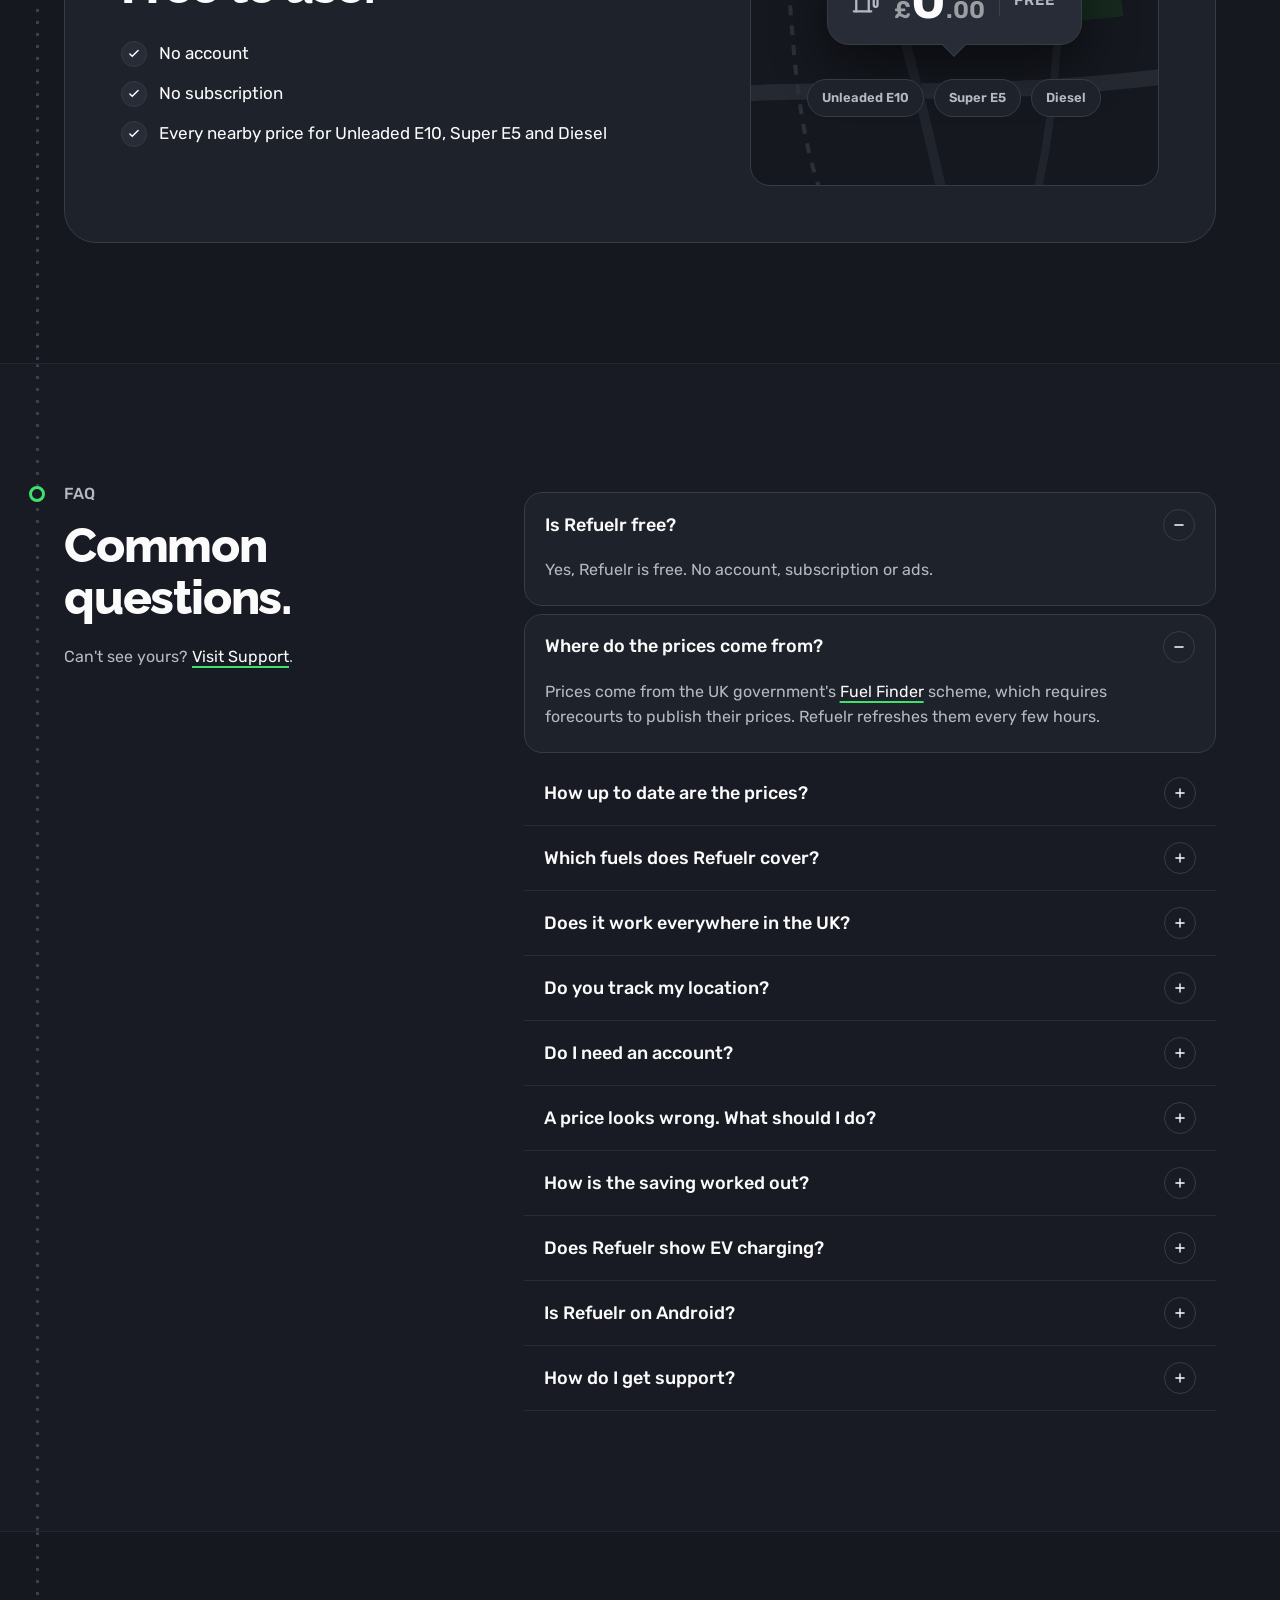
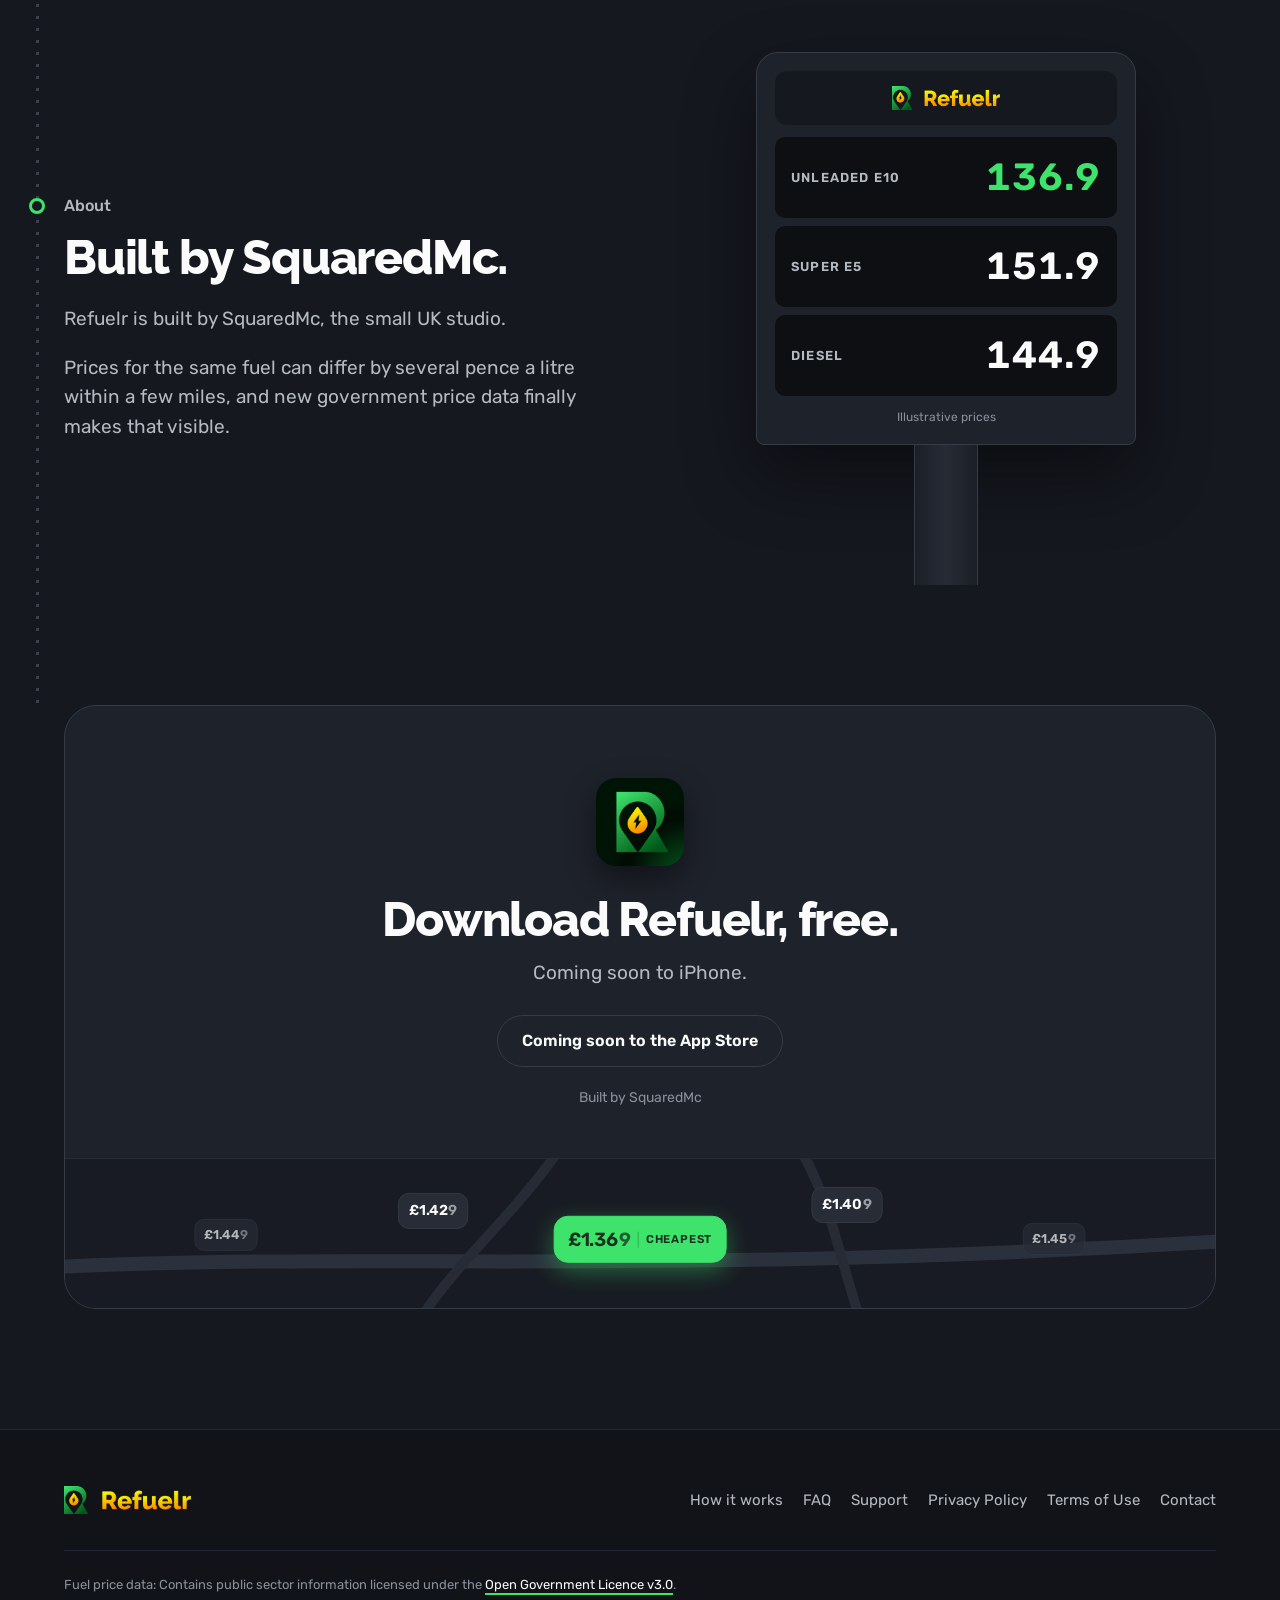
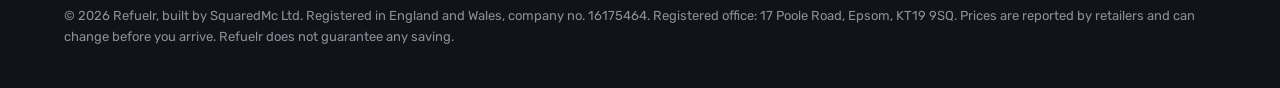
==== commit 8b86f3bc: "Match the 1.0 release: no ads; fix privacy facts Refuelr 1.0 ships without AdMob while the ad accoun" ====
--- a/index.html
+++ b/index.html
@@ -65,7 +65,7 @@
     {
       "@type": "Question",
       "name": "Is Refuelr free?",
-      "acceptedAnswer": { "@type": "Answer", "text": "Yes, Refuelr is free and shows one small banner ad. No account or subscription." }
+      "acceptedAnswer": { "@type": "Answer", "text": "Yes, Refuelr is free. No account, subscription or ads." }
     },
     {
       "@type": "Question",
@@ -493,7 +493,7 @@
       <div>
         <details class="faq-item" open>
           <summary>Is Refuelr free?<span class="faq-icon" aria-hidden="true"><svg width="14" height="14" viewBox="0 0 24 24" fill="none" stroke="#fbfbfb" stroke-width="2.4" stroke-linecap="round"><path d="M5 12h14"/><path class="faq-plus" d="M12 5v14"/></svg></span></summary>
-          <p>Yes, Refuelr is free and shows one small banner ad. No account or subscription.</p>
+          <p>Yes, Refuelr is free. No account, subscription or ads.</p>
         </details>
         <details class="faq-item" open>
           <summary>Where do the prices come from?<span class="faq-icon" aria-hidden="true"><svg width="14" height="14" viewBox="0 0 24 24" fill="none" stroke="#fbfbfb" stroke-width="2.4" stroke-linecap="round"><path d="M5 12h14"/><path class="faq-plus" d="M12 5v14"/></svg></span></summary>
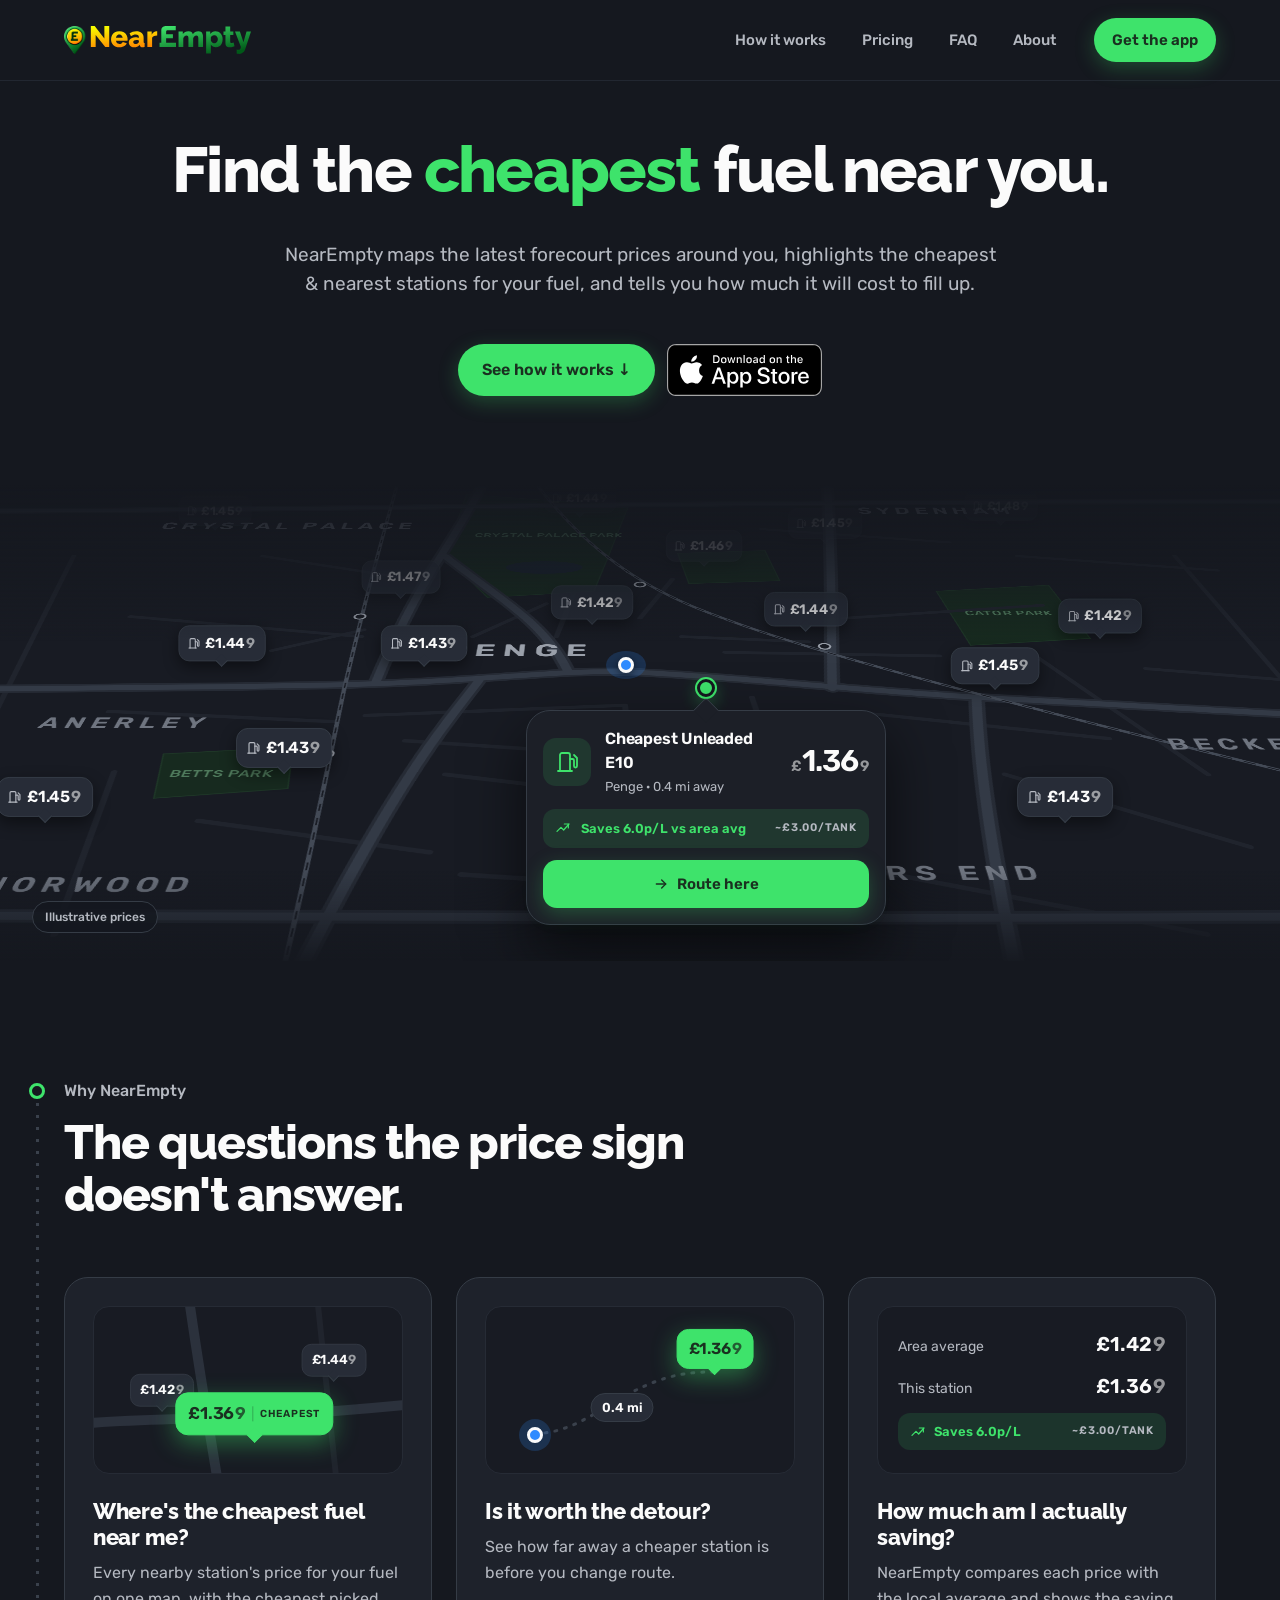
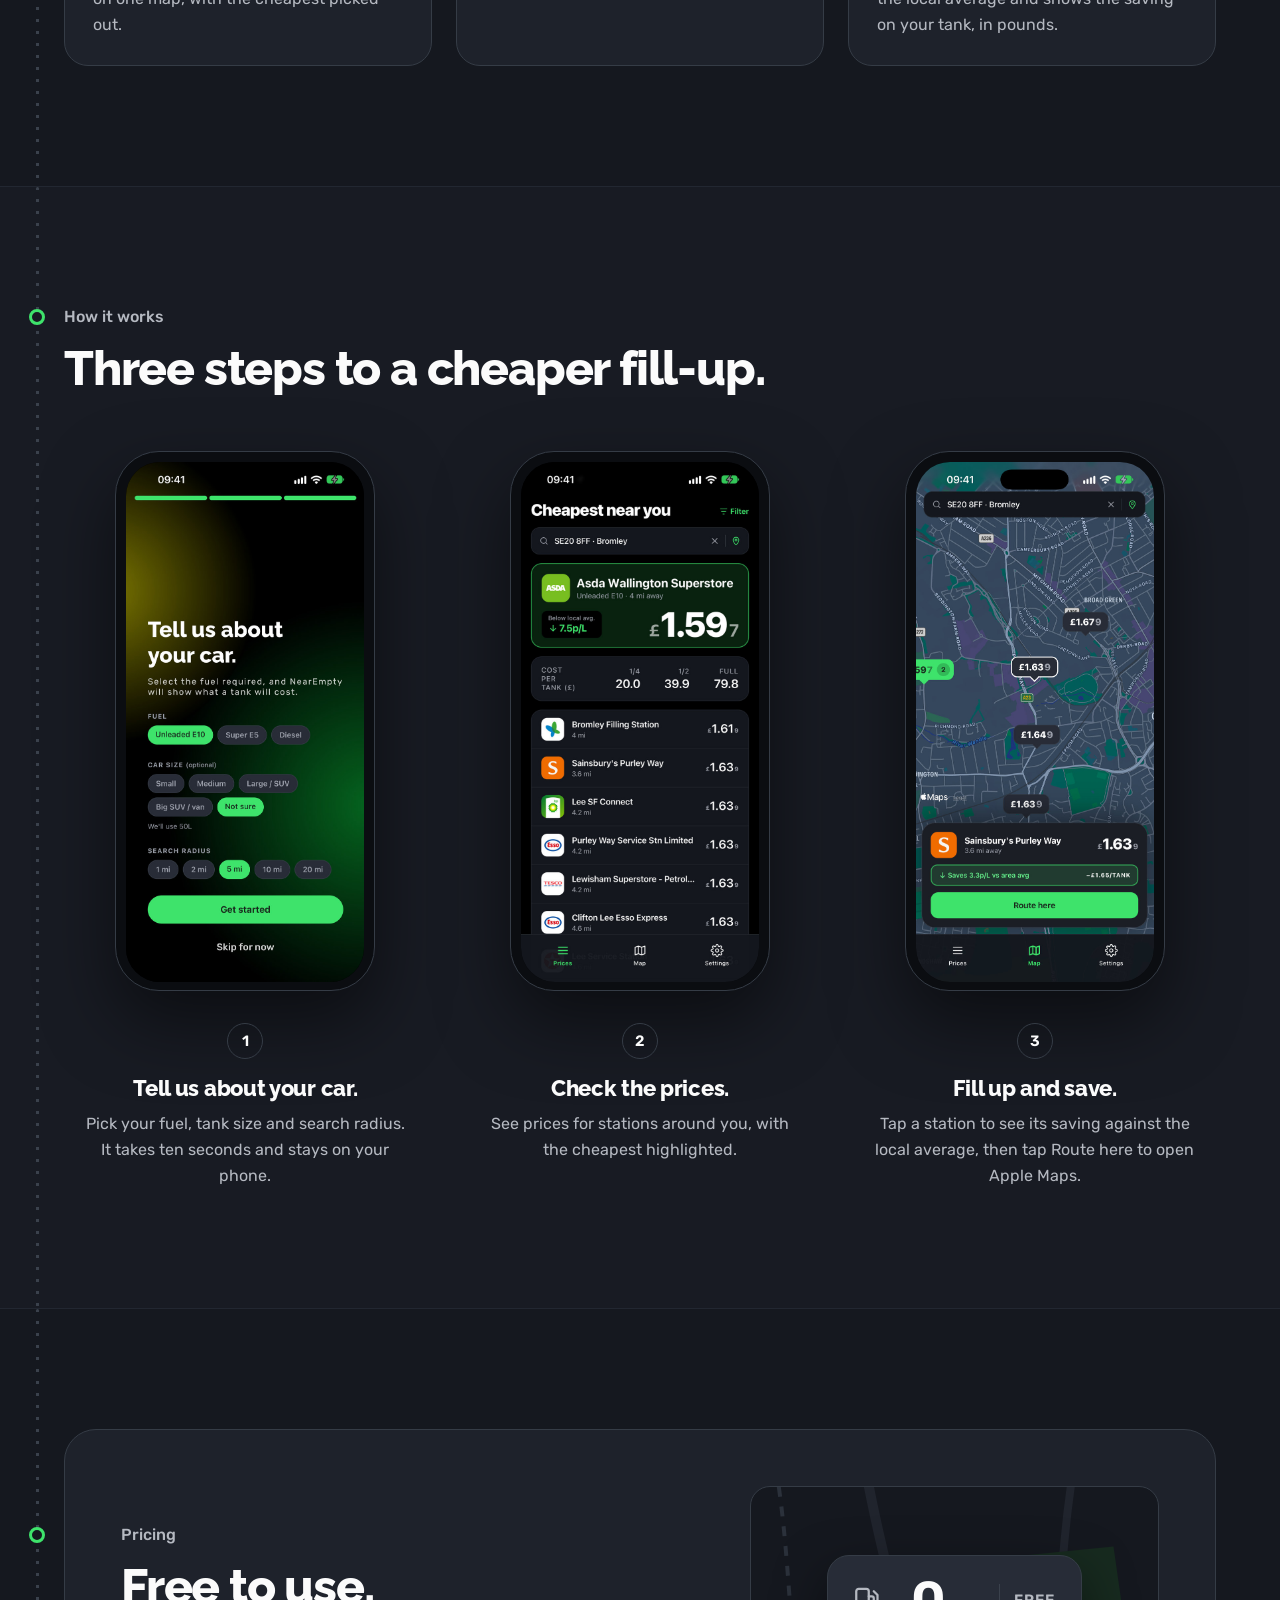
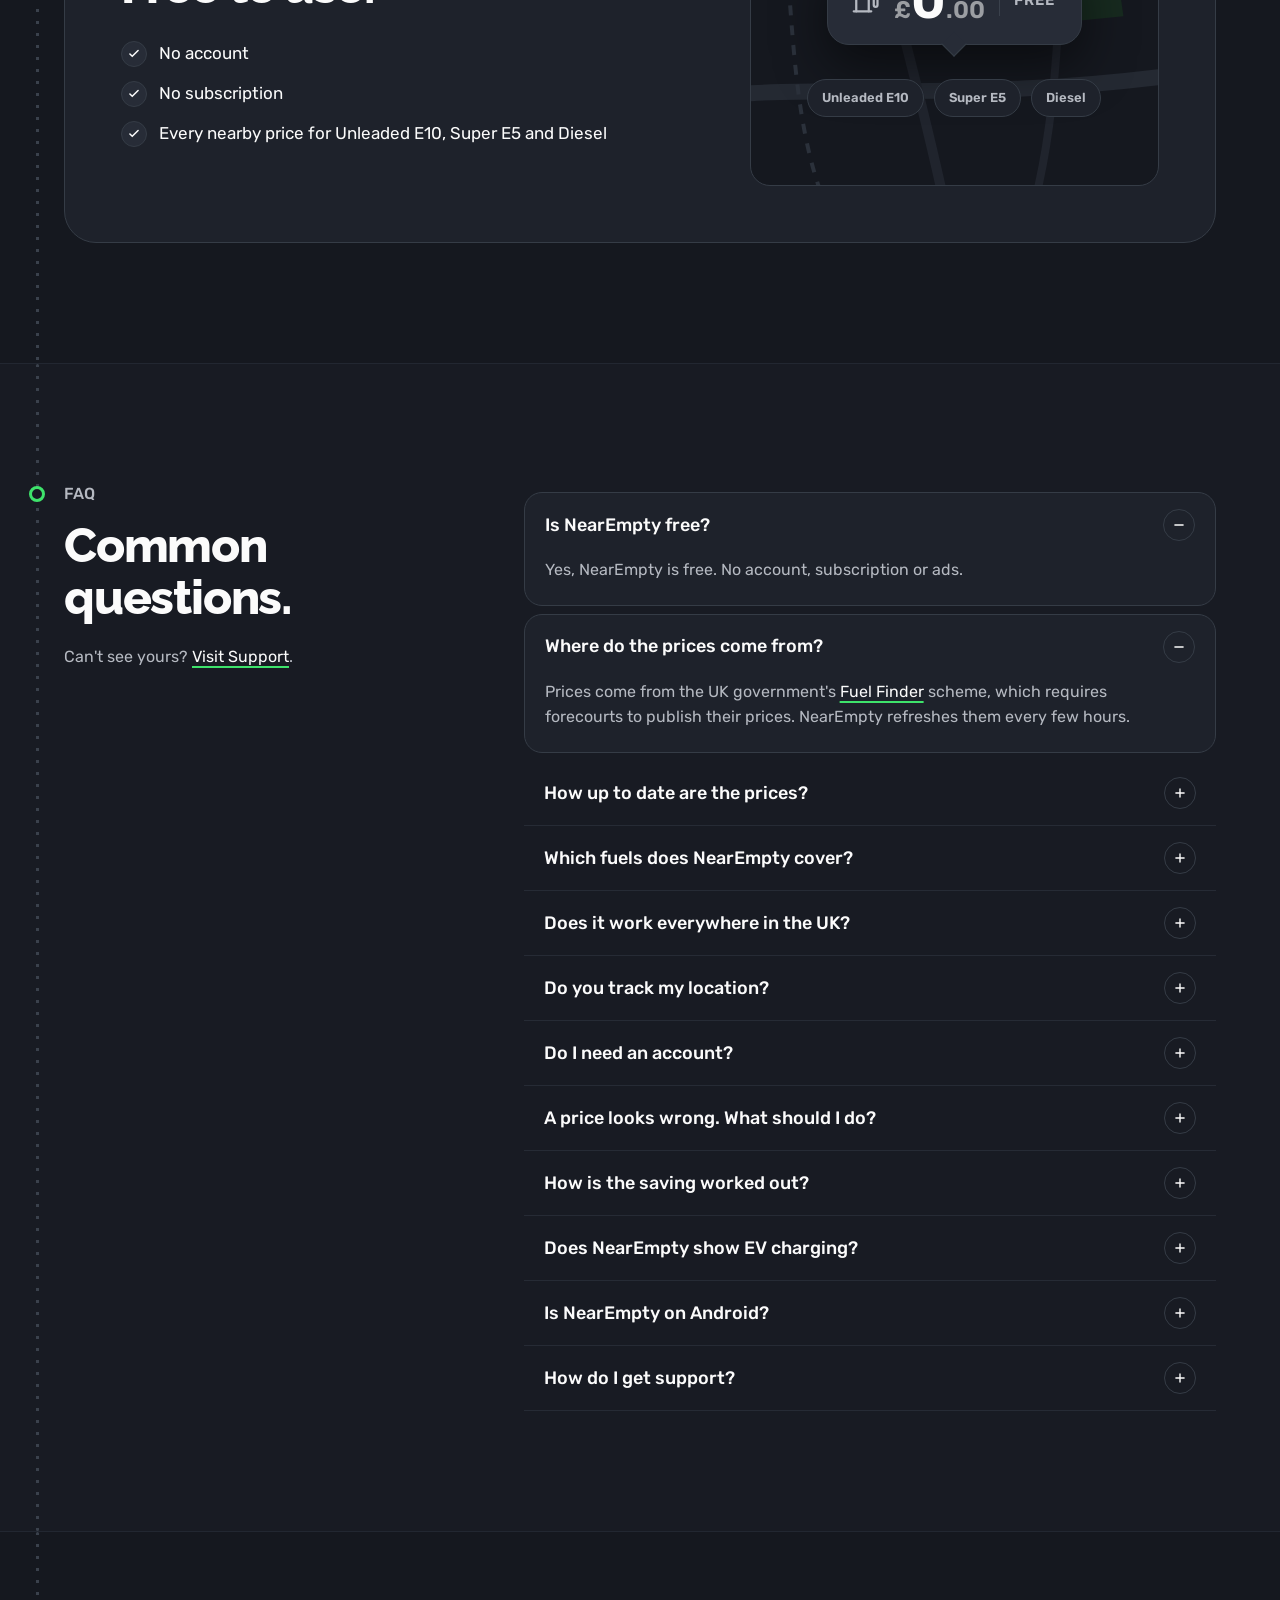
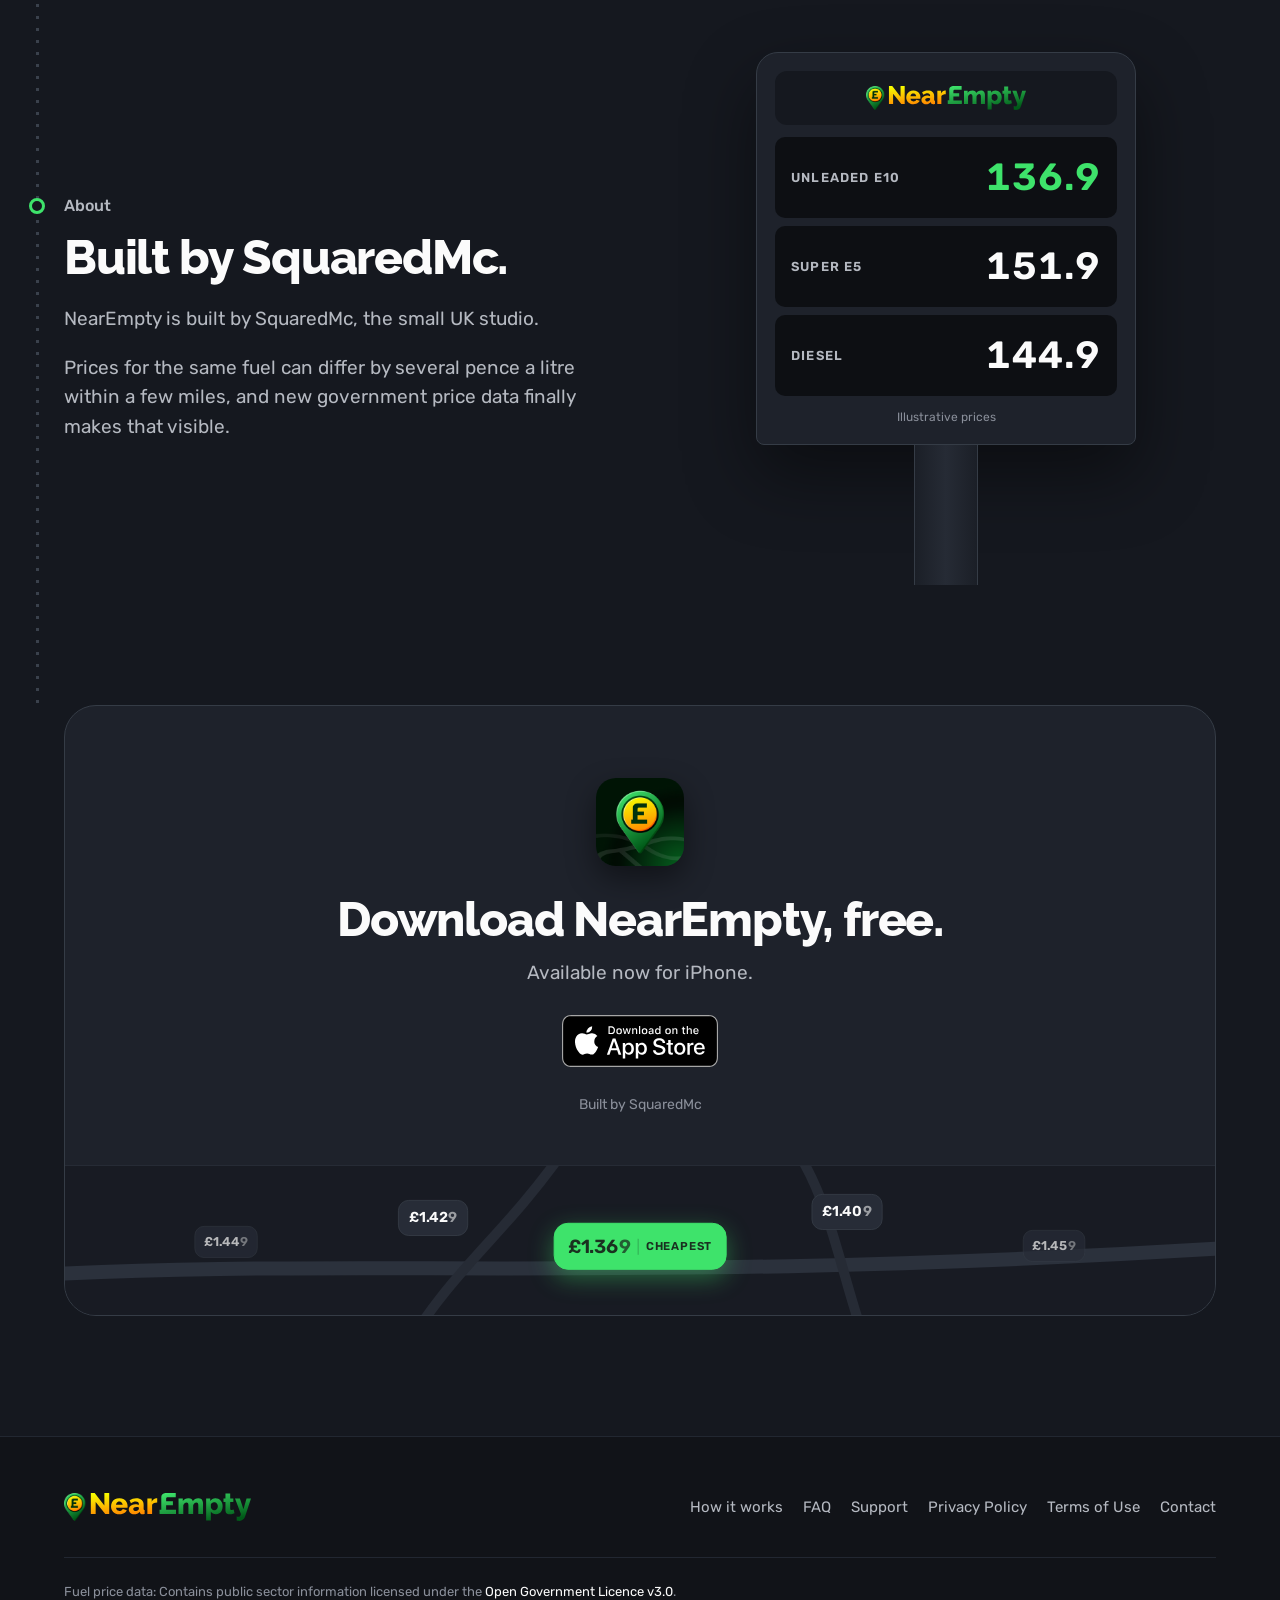
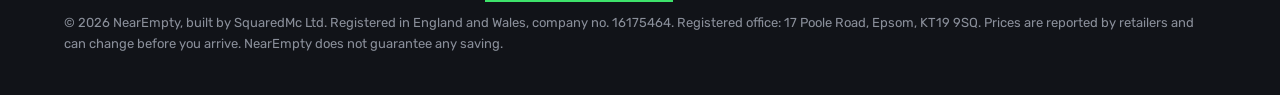
==== commit ca921921: "Rebrand to NearEmpty; real 1.1 screenshots; App Store badge and banner The app is now NearEmpty (1.1" ====
--- a/index.html
+++ b/index.html
@@ -3,31 +3,31 @@
 <head>
 <meta charset="UTF-8">
 <meta name="viewport" content="width=device-width, initial-scale=1.0">
-<title>Refuelr — Find the cheapest fuel near you | UK petrol and diesel prices</title>
-<meta name="description" content="Refuelr maps the latest UK forecourt prices around you, highlights the cheapest petrol or diesel, and shows what you could save on a full tank. Free, no account needed.">
+<title>NearEmpty — Find the cheapest fuel near you | UK petrol and diesel prices</title>
+<meta name="description" content="NearEmpty maps the latest UK forecourt prices around you, highlights the cheapest petrol or diesel, and shows what you could save on a full tank. Free, no account needed.">
 <link rel="canonical" href="https://squaredmc.github.io/Refuelr-website/">
 <meta name="theme-color" content="#15181f">
 <!-- Preview only: remove before launch so search engines can index the site -->
 <meta name="robots" content="noindex">
-<!-- TODO: uncomment once the App Store ID exists -->
-<!-- <meta name="apple-itunes-app" content="app-id=APP_STORE_ID"> -->
+<!-- Smart App Banner: Safari on iPhone offers NearEmpty at the top of the page -->
+<meta name="apple-itunes-app" content="app-id=6796394766">
 
 <meta property="og:type" content="website">
-<meta property="og:title" content="Refuelr — Find the cheapest fuel near you">
+<meta property="og:title" content="NearEmpty — Find the cheapest fuel near you">
 <meta property="og:description" content="The latest UK fuel prices around you on one map, with the cheapest picked out and your saving per tank in pounds.">
 <meta property="og:url" content="https://squaredmc.github.io/Refuelr-website/">
-<meta property="og:site_name" content="Refuelr">
+<meta property="og:site_name" content="NearEmpty">
 <meta property="og:locale" content="en_GB">
 <meta property="og:image" content="https://squaredmc.github.io/Refuelr-website/assets/og-image.png">
 <meta property="og:image:width" content="1200">
 <meta property="og:image:height" content="630">
-<meta property="og:image:alt" content="Refuelr: find the cheapest fuel near you, with a map of nearby fuel prices">
+<meta property="og:image:alt" content="NearEmpty: find the cheapest fuel near you, with the app's Prices screen showing the cheapest station nearby">
 <meta name="twitter:card" content="summary_large_image">
-<meta name="twitter:title" content="Refuelr — Find the cheapest fuel near you">
+<meta name="twitter:title" content="NearEmpty — Find the cheapest fuel near you">
 <meta name="twitter:description" content="The latest UK fuel prices around you on one map, with the cheapest picked out and your saving per tank in pounds.">
 <meta name="twitter:image" content="https://squaredmc.github.io/Refuelr-website/assets/og-image.png">
 
-<link rel="icon" type="image/svg+xml" href="assets/icons/favicon.svg">
+<link rel="icon" type="image/png" sizes="192x192" href="assets/icons/favicon-192.png">
 <link rel="icon" type="image/png" sizes="32x32" href="assets/icons/favicon-32.png">
 <link rel="apple-touch-icon" href="assets/icons/apple-touch-icon.png">
 <link rel="preconnect" href="https://fonts.googleapis.com">
@@ -40,10 +40,11 @@
 {
   "@context": "https://schema.org",
   "@type": "SoftwareApplication",
-  "name": "Refuelr",
+  "name": "NearEmpty",
   "operatingSystem": "iOS",
   "applicationCategory": "TravelApplication",
   "url": "https://squaredmc.github.io/Refuelr-website/",
+  "downloadUrl": "https://apps.apple.com/gb/app/nearempty/id6796394766",
   "offers": {
     "@type": "Offer",
     "price": "0",
@@ -54,7 +55,7 @@
     "name": "SQUAREDMC LTD",
     "url": "https://squaredmc.com/"
   },
-  "description": "Refuelr shows the latest UK fuel prices for stations near you, highlights the cheapest, and estimates your saving per tank against the local average."
+  "description": "NearEmpty shows the latest UK fuel prices for stations near you, highlights the cheapest, and estimates your saving per tank against the local average."
 }
 </script>
 <script type="application/ld+json">
@@ -64,33 +65,33 @@
   "mainEntity": [
     {
       "@type": "Question",
-      "name": "Is Refuelr free?",
-      "acceptedAnswer": { "@type": "Answer", "text": "Yes, Refuelr is free. No account, subscription or ads." }
+      "name": "Is NearEmpty free?",
+      "acceptedAnswer": { "@type": "Answer", "text": "Yes, NearEmpty is free. No account, subscription or ads." }
     },
     {
       "@type": "Question",
       "name": "Where do the prices come from?",
-      "acceptedAnswer": { "@type": "Answer", "text": "Prices come from the UK government's Fuel Finder scheme, which requires forecourts to publish their prices. Refuelr refreshes them every few hours." }
+      "acceptedAnswer": { "@type": "Answer", "text": "Prices come from the UK government's Fuel Finder scheme, which requires forecourts to publish their prices. NearEmpty refreshes them every few hours." }
     },
     {
       "@type": "Question",
       "name": "How up to date are the prices?",
-      "acceptedAnswer": { "@type": "Answer", "text": "Refuelr refreshes prices every few hours and shows the latest price each station has reported. A forecourt can change its price between refreshes, so the price at the pump is the one that counts." }
-    },
-    {
-      "@type": "Question",
-      "name": "Which fuels does Refuelr cover?",
+      "acceptedAnswer": { "@type": "Answer", "text": "NearEmpty refreshes prices every few hours and shows the latest price each station has reported. A forecourt can change its price between refreshes, so the price at the pump is the one that counts." }
+    },
+    {
+      "@type": "Question",
+      "name": "Which fuels does NearEmpty cover?",
       "acceptedAnswer": { "@type": "Answer", "text": "Unleaded E10, Super E5 and Diesel." }
     },
     {
       "@type": "Question",
       "name": "Does it work everywhere in the UK?",
-      "acceptedAnswer": { "@type": "Answer", "text": "Refuelr shows forecourts across the UK that report their prices to Fuel Finder. Search within 1, 2, 5, 10 or 20 miles of where you are, or of any postcode or town." }
+      "acceptedAnswer": { "@type": "Answer", "text": "NearEmpty shows forecourts across the UK that report their prices to Fuel Finder. Search within 1, 2, 5, 10 or 20 miles of where you are, or of any postcode or town." }
     },
     {
       "@type": "Question",
       "name": "Do you track my location?",
-      "acceptedAnswer": { "@type": "Answer", "text": "No. If you allow it, Refuelr uses your location to find stations near you. It isn't stored or used to build a history of where you've been, and you can search by postcode or town instead. The Privacy Policy explains what the app's ad provider collects." }
+      "acceptedAnswer": { "@type": "Answer", "text": "No. If you allow it, NearEmpty uses your location to find stations near you. It isn't stored or used to build a history of where you've been, and you can search by postcode or town instead. The Privacy Policy explains what the app's ad provider collects." }
     },
     {
       "@type": "Question",
@@ -105,17 +106,17 @@
     {
       "@type": "Question",
       "name": "How is the saving worked out?",
-      "acceptedAnswer": { "@type": "Answer", "text": "Refuelr takes the difference between a station's price and the local average for your fuel, then multiplies it by your tank size. 6p a litre less on a 50-litre tank is about £3.00." }
-    },
-    {
-      "@type": "Question",
-      "name": "Does Refuelr show EV charging?",
-      "acceptedAnswer": { "@type": "Answer", "text": "No. Refuelr covers Unleaded E10, Super E5 and Diesel." }
-    },
-    {
-      "@type": "Question",
-      "name": "Is Refuelr on Android?",
-      "acceptedAnswer": { "@type": "Answer", "text": "Not at the moment. Refuelr is for iPhone." }
+      "acceptedAnswer": { "@type": "Answer", "text": "NearEmpty takes the difference between a station's price and the local average for your fuel, then multiplies it by your tank size. 6p a litre less on a 50-litre tank is about £3.00." }
+    },
+    {
+      "@type": "Question",
+      "name": "Does NearEmpty show EV charging?",
+      "acceptedAnswer": { "@type": "Answer", "text": "No. NearEmpty covers Unleaded E10, Super E5 and Diesel." }
+    },
+    {
+      "@type": "Question",
+      "name": "Is NearEmpty on Android?",
+      "acceptedAnswer": { "@type": "Answer", "text": "Not at the moment. NearEmpty is for iPhone." }
     },
     {
       "@type": "Question",
@@ -132,8 +133,8 @@
 
 <header class="site-header">
   <div class="wrap header-row">
-    <a class="logo" href="#top" aria-label="Refuelr home">
-      <img src="assets/icons/logo.png" alt="Refuelr" width="127" height="28">
+    <a class="logo" href="#top" aria-label="NearEmpty home">
+      <img src="assets/icons/logo.svg" alt="NearEmpty" width="187" height="28">
     </a>
     <nav class="nav" aria-label="Main">
       <a class="navlink" href="#how">How it works</a>
@@ -163,12 +164,11 @@
   <section class="hero" aria-labelledby="hero-title">
     <div class="hero-copy">
       <h1 id="hero-title" class="hero-title">Find the <span class="hl">cheapest</span> fuel near you.</h1>
-      <p class="lede">Refuelr maps the latest forecourt prices around you, highlights the cheapest &amp;&nbsp;nearest stations for your fuel, and tells you how much it will cost to fill up.</p>
+      <p class="lede">NearEmpty maps the latest forecourt prices around you, highlights the cheapest &amp;&nbsp;nearest stations for your fuel, and tells you how much it will cost to fill up.</p>
       <div class="hero-ctas">
         <a class="btn btn-primary" href="#how">See how it works ↓</a>
-        <!-- At launch, replace this link with Apple's official badge (unmodified, at least 40px tall):
-        <a class="app-store-badge" href="https://apps.apple.com/gb/app/refuelr/idAPP_STORE_ID"><img src="assets/icons/app-store-badge.svg" alt="Download on the App Store" width="156" height="52"></a> -->
-        <a class="btn btn-secondary" href="#download">Coming soon to the App Store</a>
+        <!-- Apple's official badge: use it unmodified and at least 40px tall -->
+        <a class="app-store-badge" href="https://apps.apple.com/gb/app/nearempty/id6796394766"><img src="assets/icons/app-store-badge.svg" alt="Download on the App Store" width="156" height="52"></a>
       </div>
     </div>
 
@@ -269,11 +269,11 @@
     </div>
   </section>
 
-  <!-- Why Refuelr -->
+  <!-- Why NearEmpty -->
   <section class="section" id="why" aria-labelledby="why-title">
     <div class="wrap route route-first">
       <div class="section-head">
-        <p class="eyebrow">Why Refuelr</p>
+        <p class="eyebrow">Why NearEmpty</p>
         <h2 id="why-title" class="h2">The questions the price sign doesn't answer.</h2>
       </div>
       <div class="grid3">
@@ -310,7 +310,7 @@
             </div>
           </div>
           <h3 class="h3">How much am I actually saving?</h3>
-          <p class="copy">Refuelr compares each price with the local average and shows the saving on your tank, in pounds.</p>
+          <p class="copy">NearEmpty compares each price with the local average and shows the saving on your tank, in pounds.</p>
         </article>
       </div>
     </div>
@@ -326,21 +326,7 @@
       <ol class="steps">
         <li class="step">
           <div class="phone">
-            <div class="screen screen-setup" role="img" aria-label="App screen: choose your fuel, car size and search radius">
-              <div class="setup-progress"><span></span><span></span><span></span></div>
-              <div class="setup-kicker">Your car</div>
-              <div class="setup-title">Tell us about your car.</div>
-              <div class="setup-text">We'll show your fuel first and what a tank will cost you.</div>
-              <div class="setup-label">Fuel</div>
-              <div class="setup-chips"><span class="is-on">Unleaded E10</span><span>Super E5</span><span>Diesel</span></div>
-              <div class="setup-label">Car size <span>(optional)</span></div>
-              <div class="setup-chips"><span>Small</span><span class="is-on">Medium</span><span>Large / SUV</span><span>Big SUV / van</span><span>Not sure</span></div>
-              <div class="setup-hint">e.g. Focus, Golf, Astra · about 50L</div>
-              <div class="setup-label">Search radius</div>
-              <div class="setup-chips"><span>1 mi</span><span>2 mi</span><span class="is-on">5 mi</span><span>10 mi</span><span>20 mi</span></div>
-              <div class="setup-cta">Get started</div>
-              <div class="setup-skip">Skip for now</div>
-            </div>
+            <img class="screen" src="assets/screenshots/1-car-setup.jpg" alt="NearEmpty's car setup screen: choose your fuel, car size and search radius, then tap Get started" width="240" height="521" loading="lazy" decoding="async">
           </div>
           <div class="step-num" aria-hidden="true">1</div>
           <h3 class="h3">Tell us about your car.</h3>
@@ -349,100 +335,16 @@
 
         <li class="step">
           <div class="phone">
-            <div class="screen" role="img" aria-label="App screen: the Prices list, with the cheapest station first, the cost of a tank, and nearby stations below">
-              <!-- Drawn at the app's 390pt width, then scaled to the 240px screen -->
-              <div class="prices">
-                <div class="prices-head">
-                  <div class="prices-title">Cheapest near you</div>
-                  <div class="prices-search">
-                    <svg width="18" height="18" viewBox="0 0 24 24" fill="none" stroke="#b5b9c1" stroke-width="1.8" stroke-linecap="round" stroke-linejoin="round"><circle cx="11" cy="11" r="7"/><path d="M20 20l-3.5-3.5"/></svg>
-                    <span>SE20 7BS &nbsp;·&nbsp; Penge</span>
-                    <span class="prices-live">Live</span>
-                    <svg width="18" height="18" viewBox="0 0 24 24" fill="none" stroke="#3ee36b" stroke-width="1.8" stroke-linecap="round" stroke-linejoin="round"><path d="M12 2v3M12 19v3M2 12h3M19 12h3"/><circle cx="12" cy="12" r="6"/><circle cx="12" cy="12" r="2" fill="#3ee36b"/></svg>
-                  </div>
-                  <div class="prices-fuels">
-                    <span class="is-on">Unleaded E10</span><span>Super E5</span><span>Diesel</span>
-                    <span class="prices-filter"><svg width="14" height="14" viewBox="0 0 24 24" fill="none" stroke="#b5b9c1" stroke-width="1.8" stroke-linecap="round"><path d="M3 5h18M6 12h12M10 19h4"/></svg>Filter</span>
-                  </div>
-                </div>
-                <div class="prices-best">
-                  <div class="prices-station">
-                    <span class="brand" style="--brand-bg: #2a5a39; --brand-ink: #d7ffe2">PF</span>
-                    <span class="prices-name">Penge Fuel<small>0.4 mi away</small></span>
-                  </div>
-                  <div class="prices-best-foot">
-                    <span class="prices-delta">−6.0p/L</span>
-                    <span class="prices-price prices-price-big"><span class="unit">£</span>1.36<span class="unit tail">9</span></span>
-                  </div>
-                </div>
-                <!-- Cheapest price × the 50L tank picked in step 1 -->
-                <div class="prices-tank">
-                  <span class="prices-tank-label">Cost<br>per<br>tank (£)</span>
-                  <span><small>1/4</small>17.1</span>
-                  <span><small>1/2</small>34.2</span>
-                  <span><small>Full</small>68.5</span>
-                </div>
-                <div class="prices-list">
-                  <div class="prices-station">
-                    <span class="brand" style="--brand-bg: #3b3f6e; --brand-ink: #e6e7ff">AF</span>
-                    <span class="prices-name">Anerley Filling Station <span class="prices-area">· Anerley</span><small>1.1 mi &nbsp;·&nbsp; <em>Save 2.0p/L</em></small></span>
-                    <span class="prices-price"><span class="unit">£</span>1.40<span class="unit tail">9</span></span>
-                  </div>
-                  <div class="prices-station">
-                    <span class="brand" style="--brand-bg: #6e3b3b; --brand-ink: #ffe6e6">EE</span>
-                    <span class="prices-name">Elmers End Services<small>1.6 mi &nbsp;·&nbsp; <em>Save 1.0p/L</em></small></span>
-                    <span class="prices-price"><span class="unit">£</span>1.41<span class="unit tail">9</span></span>
-                  </div>
-                  <div class="prices-station">
-                    <span class="brand" style="--brand-bg: #3b5a6e; --brand-ink: #e6f4ff">KH</span>
-                    <span class="prices-name">Kent House Garage <span class="prices-area">· Beckenham</span><small>1.9 mi</small></span>
-                    <span class="prices-price"><span class="unit">£</span>1.42<span class="unit tail">9</span></span>
-                  </div>
-                  <div class="prices-station">
-                    <span class="brand" style="--brand-bg: #6e5a3b; --brand-ink: #fff3e0">SH</span>
-                    <span class="prices-name">Sydenham Hill Fuel<small>2.3 mi</small></span>
-                    <span class="prices-price"><span class="unit">£</span>1.44<span class="unit tail">9</span></span>
-                  </div>
-                </div>
-              </div>
-              <div class="app-tabs">
-                <span class="is-on"><svg width="15" height="15" viewBox="0 0 24 24" fill="none" stroke="currentColor" stroke-width="2.2" stroke-linecap="round"><path d="M4 6h16M4 12h16M4 18h16"/></svg>Prices</span>
-                <span><svg width="15" height="15" viewBox="0 0 24 24" fill="none" stroke="currentColor" stroke-width="1.8" stroke-linecap="round" stroke-linejoin="round"><path d="M9 4L3 6v14l6-2 6 2 6-2V4l-6 2-6-2z"/><path d="M9 4v14M15 6v14"/></svg>Map</span>
-                <span><svg width="15" height="15" viewBox="0 0 24 24" fill="none" stroke="currentColor" stroke-width="1.8"><circle cx="12" cy="12" r="3"/><circle cx="12" cy="12" r="8"/></svg>Settings</span>
-              </div>
-            </div>
+            <img class="screen" src="assets/screenshots/2-prices.jpg" alt="NearEmpty's Prices screen: the cheapest Unleaded E10 near SE20 highlighted in green, what a quarter, half and full tank cost, and nearby stations below" width="240" height="521" loading="lazy" decoding="async">
           </div>
           <div class="step-num" aria-hidden="true">2</div>
-          <h3 class="h3">Open the map.</h3>
+          <h3 class="h3">Check the prices.</h3>
           <p class="copy">See prices for stations around you, with the cheapest highlighted.</p>
         </li>
 
         <li class="step">
           <div class="phone">
-            <div class="screen" role="img" aria-label="App screen: the cheapest station's card with its saving and a Route here button">
-              <svg aria-hidden="true" viewBox="830 200 480 1040" width="240" height="520"><rect x="0" y="0" width="2400" height="1400" fill="#181b23"/><path d="M1060 290 L1200 280 L1215 385 L1075 395 Z" fill="#172a1f"/><g stroke="#20242d" stroke-width="8" fill="none"><path d="M980 745 L1000 1010"/><path d="M1150 725 L1180 1010"/><path d="M1120 605 L1420 615"/><path d="M880 560 L900 425"/><path d="M1000 505 L1050 380"/><path d="M1060 560 L1240 575"/></g><g stroke="#333a46" stroke-width="16" fill="none" stroke-linecap="round"><path d="M640 690 C800 680 900 650 1000 660 C1150 675 1300 710 1500 730"/><path d="M900 655 C860 520 800 460 690 300"/><path d="M1260 702 C1280 500 1310 300 1380 -600"/></g><path d="M640 -600 C820 150 960 360 1080 470 C1250 620 1500 760 3000 1500" stroke="#434a56" stroke-width="7" fill="none"/></svg>
-              <div class="app-search"><svg width="11" height="11" viewBox="0 0 24 24" fill="none" stroke="#b5b9c1" stroke-width="2" stroke-linecap="round"><circle cx="11" cy="11" r="7"/><path d="M20 20l-3.5-3.5"/></svg>Penge, SE20</div>
-              <div class="app-you"></div>
-              <div class="tag" style="left: 50px; top: 160px"><div class="tag-body"><span>£1.42<span class="tail">9</span></span></div><div class="tag-tip"></div></div>
-              <div class="tag" style="left: 196px; top: 170px"><div class="tag-body"><span>£1.44<span class="tail">9</span></span></div><div class="tag-tip"></div></div>
-              <div class="tag tag-cheap tag-selected" style="left: 130px; top: 262px"><div class="tag-body"><span>£1.36<span class="tail">9</span></span></div><div class="tag-tip"></div></div>
-              <div class="app-card">
-                <div class="station-card">
-                  <div class="station-head">
-                    <div class="station-icon"><svg width="24" height="24" viewBox="0 0 24 24" fill="none" stroke="#3ee36b" stroke-width="1.8" stroke-linecap="round" stroke-linejoin="round"><path d="M5 21V5a2 2 0 012-2h6a2 2 0 012 2v16"/><path d="M3 21h14"/><path d="M15 9h2.5a1.5 1.5 0 011.5 1.5V16a1.5 1.5 0 003 0V8l-3-3"/></svg></div>
-                    <div class="station-info"><div class="station-name">Cheapest Unleaded E10</div><div class="station-meta">Penge · 0.4 mi away</div></div>
-                    <div class="station-price"><span class="unit">£</span><span class="big">1.36</span><span class="unit tail">9</span></div>
-                  </div>
-                  <div class="saving"><span class="saving-text">Saves 6.0p/L vs area avg</span><span class="saving-tank">~£3.00/tank</span></div>
-                  <div class="btn btn-primary btn-route"><svg width="16" height="16" viewBox="0 0 24 24" fill="none" stroke="#1a3020" stroke-width="2" stroke-linecap="round" stroke-linejoin="round"><path d="M5 12h14"/><path d="M13 6l6 6-6 6"/></svg>Route here</div>
-                </div>
-              </div>
-              <div class="app-tabs">
-                <span><svg width="15" height="15" viewBox="0 0 24 24" fill="none" stroke="currentColor" stroke-width="1.8" stroke-linecap="round"><path d="M4 6h16M4 12h16M4 18h16"/></svg>Prices</span>
-                <span class="is-on"><svg width="15" height="15" viewBox="0 0 24 24" fill="none" stroke="currentColor" stroke-width="2.2" stroke-linecap="round" stroke-linejoin="round"><path d="M9 4L3 6v14l6-2 6 2 6-2V4l-6 2-6-2z"/><path d="M9 4v14M15 6v14"/></svg>Map</span>
-                <span><svg width="15" height="15" viewBox="0 0 24 24" fill="none" stroke="currentColor" stroke-width="1.8"><circle cx="12" cy="12" r="3"/><circle cx="12" cy="12" r="8"/></svg>Settings</span>
-              </div>
-            </div>
+            <img class="screen" src="assets/screenshots/3-map.jpg" alt="NearEmpty's map: nearby fuel prices on pins, and a station card showing its saving against the area average with a Route here button" width="240" height="521" loading="lazy" decoding="async">
           </div>
           <div class="step-num" aria-hidden="true">3</div>
           <h3 class="h3">Fill up and save.</h3>
@@ -492,28 +394,28 @@
       </div>
       <div>
         <details class="faq-item" open>
-          <summary>Is Refuelr free?<span class="faq-icon" aria-hidden="true"><svg width="14" height="14" viewBox="0 0 24 24" fill="none" stroke="#fbfbfb" stroke-width="2.4" stroke-linecap="round"><path d="M5 12h14"/><path class="faq-plus" d="M12 5v14"/></svg></span></summary>
-          <p>Yes, Refuelr is free. No account, subscription or ads.</p>
+          <summary>Is NearEmpty free?<span class="faq-icon" aria-hidden="true"><svg width="14" height="14" viewBox="0 0 24 24" fill="none" stroke="#fbfbfb" stroke-width="2.4" stroke-linecap="round"><path d="M5 12h14"/><path class="faq-plus" d="M12 5v14"/></svg></span></summary>
+          <p>Yes, NearEmpty is free. No account, subscription or ads.</p>
         </details>
         <details class="faq-item" open>
           <summary>Where do the prices come from?<span class="faq-icon" aria-hidden="true"><svg width="14" height="14" viewBox="0 0 24 24" fill="none" stroke="#fbfbfb" stroke-width="2.4" stroke-linecap="round"><path d="M5 12h14"/><path class="faq-plus" d="M12 5v14"/></svg></span></summary>
-          <p>Prices come from the UK government's <a class="textlink" href="https://www.gov.uk/government/collections/fuel-finder" target="_blank" rel="noopener">Fuel Finder</a> scheme, which requires forecourts to publish their prices. Refuelr refreshes them every few hours.</p>
+          <p>Prices come from the UK government's <a class="textlink" href="https://www.gov.uk/government/collections/fuel-finder" target="_blank" rel="noopener">Fuel Finder</a> scheme, which requires forecourts to publish their prices. NearEmpty refreshes them every few hours.</p>
         </details>
         <details class="faq-item">
           <summary>How up to date are the prices?<span class="faq-icon" aria-hidden="true"><svg width="14" height="14" viewBox="0 0 24 24" fill="none" stroke="#fbfbfb" stroke-width="2.4" stroke-linecap="round"><path d="M5 12h14"/><path class="faq-plus" d="M12 5v14"/></svg></span></summary>
-          <p>Refuelr refreshes prices every few hours and shows the latest price each station has reported. A forecourt can change its price between refreshes, so the price at the pump is the one that counts.</p>
-        </details>
-        <details class="faq-item">
-          <summary>Which fuels does Refuelr cover?<span class="faq-icon" aria-hidden="true"><svg width="14" height="14" viewBox="0 0 24 24" fill="none" stroke="#fbfbfb" stroke-width="2.4" stroke-linecap="round"><path d="M5 12h14"/><path class="faq-plus" d="M12 5v14"/></svg></span></summary>
+          <p>NearEmpty refreshes prices every few hours and shows the latest price each station has reported. A forecourt can change its price between refreshes, so the price at the pump is the one that counts.</p>
+        </details>
+        <details class="faq-item">
+          <summary>Which fuels does NearEmpty cover?<span class="faq-icon" aria-hidden="true"><svg width="14" height="14" viewBox="0 0 24 24" fill="none" stroke="#fbfbfb" stroke-width="2.4" stroke-linecap="round"><path d="M5 12h14"/><path class="faq-plus" d="M12 5v14"/></svg></span></summary>
           <p>Unleaded E10, Super E5 and Diesel.</p>
         </details>
         <details class="faq-item">
           <summary>Does it work everywhere in the UK?<span class="faq-icon" aria-hidden="true"><svg width="14" height="14" viewBox="0 0 24 24" fill="none" stroke="#fbfbfb" stroke-width="2.4" stroke-linecap="round"><path d="M5 12h14"/><path class="faq-plus" d="M12 5v14"/></svg></span></summary>
-          <p>Refuelr shows forecourts across the UK that report their prices to Fuel Finder. Search within 1, 2, 5, 10 or 20 miles of where you are, or of any postcode or town.</p>
+          <p>NearEmpty shows forecourts across the UK that report their prices to Fuel Finder. Search within 1, 2, 5, 10 or 20 miles of where you are, or of any postcode or town.</p>
         </details>
         <details class="faq-item">
           <summary>Do you track my location?<span class="faq-icon" aria-hidden="true"><svg width="14" height="14" viewBox="0 0 24 24" fill="none" stroke="#fbfbfb" stroke-width="2.4" stroke-linecap="round"><path d="M5 12h14"/><path class="faq-plus" d="M12 5v14"/></svg></span></summary>
-          <p>No. If you allow it, Refuelr uses your location to find stations near you. It isn't stored or used to build a history of where you've been, and you can search by postcode or town instead. The <a class="textlink" href="privacy.html">Privacy Policy</a> explains what the app's ad provider collects.</p>
+          <p>No. If you allow it, NearEmpty uses your location to find stations near you. It isn't stored or used to build a history of where you've been, and you can search by postcode or town instead. The <a class="textlink" href="privacy.html">Privacy Policy</a> explains what the app's ad provider collects.</p>
         </details>
         <details class="faq-item">
           <summary>Do I need an account?<span class="faq-icon" aria-hidden="true"><svg width="14" height="14" viewBox="0 0 24 24" fill="none" stroke="#fbfbfb" stroke-width="2.4" stroke-linecap="round"><path d="M5 12h14"/><path class="faq-plus" d="M12 5v14"/></svg></span></summary>
@@ -525,15 +427,15 @@
         </details>
         <details class="faq-item">
           <summary>How is the saving worked out?<span class="faq-icon" aria-hidden="true"><svg width="14" height="14" viewBox="0 0 24 24" fill="none" stroke="#fbfbfb" stroke-width="2.4" stroke-linecap="round"><path d="M5 12h14"/><path class="faq-plus" d="M12 5v14"/></svg></span></summary>
-          <p>Refuelr takes the difference between a station's price and the local average for your fuel, then multiplies it by your tank size. 6p a litre less on a 50-litre tank is about £3.00.</p>
-        </details>
-        <details class="faq-item">
-          <summary>Does Refuelr show EV charging?<span class="faq-icon" aria-hidden="true"><svg width="14" height="14" viewBox="0 0 24 24" fill="none" stroke="#fbfbfb" stroke-width="2.4" stroke-linecap="round"><path d="M5 12h14"/><path class="faq-plus" d="M12 5v14"/></svg></span></summary>
-          <p>No. Refuelr covers Unleaded E10, Super E5 and Diesel.</p>
-        </details>
-        <details class="faq-item">
-          <summary>Is Refuelr on Android?<span class="faq-icon" aria-hidden="true"><svg width="14" height="14" viewBox="0 0 24 24" fill="none" stroke="#fbfbfb" stroke-width="2.4" stroke-linecap="round"><path d="M5 12h14"/><path class="faq-plus" d="M12 5v14"/></svg></span></summary>
-          <p>Not at the moment. Refuelr is for iPhone.</p>
+          <p>NearEmpty takes the difference between a station's price and the local average for your fuel, then multiplies it by your tank size. 6p a litre less on a 50-litre tank is about £3.00.</p>
+        </details>
+        <details class="faq-item">
+          <summary>Does NearEmpty show EV charging?<span class="faq-icon" aria-hidden="true"><svg width="14" height="14" viewBox="0 0 24 24" fill="none" stroke="#fbfbfb" stroke-width="2.4" stroke-linecap="round"><path d="M5 12h14"/><path class="faq-plus" d="M12 5v14"/></svg></span></summary>
+          <p>No. NearEmpty covers Unleaded E10, Super E5 and Diesel.</p>
+        </details>
+        <details class="faq-item">
+          <summary>Is NearEmpty on Android?<span class="faq-icon" aria-hidden="true"><svg width="14" height="14" viewBox="0 0 24 24" fill="none" stroke="#fbfbfb" stroke-width="2.4" stroke-linecap="round"><path d="M5 12h14"/><path class="faq-plus" d="M12 5v14"/></svg></span></summary>
+          <p>Not at the moment. NearEmpty is for iPhone.</p>
         </details>
         <details class="faq-item">
           <summary>How do I get support?<span class="faq-icon" aria-hidden="true"><svg width="14" height="14" viewBox="0 0 24 24" fill="none" stroke="#fbfbfb" stroke-width="2.4" stroke-linecap="round"><path d="M5 12h14"/><path class="faq-plus" d="M12 5v14"/></svg></span></summary>
@@ -549,12 +451,12 @@
       <div>
         <p class="eyebrow">About</p>
         <h2 id="about-title" class="h2">Built by SquaredMc.</h2>
-        <p class="lede">Refuelr is built by SquaredMc, the small UK studio.</p>
+        <p class="lede">NearEmpty is built by SquaredMc, the small UK studio.</p>
         <p class="lede">Prices for the same fuel can differ by several pence a litre within a few miles, and new government price data finally makes that visible.</p>
       </div>
       <div class="board-wrap" aria-hidden="true">
         <div class="board">
-          <div class="board-logo"><img src="assets/icons/logo.png" alt="" width="109" height="24"></div>
+          <div class="board-logo"><img src="assets/icons/logo.svg" alt="" width="160" height="24"></div>
           <div class="board-rows">
             <div class="board-row is-cheapest">Unleaded E10<strong>136.9</strong></div>
             <div class="board-row">Super E5<strong>151.9</strong></div>
@@ -572,12 +474,10 @@
     <div class="wrap">
       <div class="cta-card">
         <img class="cta-icon" src="assets/icons/app-icon.png" alt="" width="88" height="88">
-        <h2 id="download-title" class="h2">Download Refuelr, free.</h2>
-        <p class="lede">Coming soon to iPhone.</p>
+        <h2 id="download-title" class="h2">Download NearEmpty, free.</h2>
+        <p class="lede">Available now for iPhone.</p>
         <div class="cta-actions">
-          <!-- At launch, replace this span with Apple's official badge (unmodified, at least 40px tall):
-          <a class="app-store-badge" href="https://apps.apple.com/gb/app/refuelr/idAPP_STORE_ID"><img src="assets/icons/app-store-badge.svg" alt="Download on the App Store" width="156" height="52"></a> -->
-          <span class="btn btn-secondary is-static">Coming soon to the App Store</span>
+          <a class="app-store-badge" href="https://apps.apple.com/gb/app/nearempty/id6796394766"><img src="assets/icons/app-store-badge.svg" alt="Download on the App Store" width="156" height="52"></a>
         </div>
         <p class="cta-credit">Built by SquaredMc</p>
         <div class="cta-strip" aria-hidden="true">
@@ -597,8 +497,8 @@
 <footer class="site-footer">
   <div class="wrap">
     <div class="footer-row">
-      <a class="logo" href="#top" aria-label="Refuelr home">
-        <img src="assets/icons/logo.png" alt="Refuelr" width="127" height="28">
+      <a class="logo" href="#top" aria-label="NearEmpty home">
+        <img src="assets/icons/logo.svg" alt="NearEmpty" width="187" height="28">
       </a>
       <nav aria-label="Footer">
         <ul class="footer-links">
@@ -613,7 +513,7 @@
     </div>
     <div class="footer-legal">
       <p>Fuel price data: Contains public sector information licensed under the <a class="textlink" href="https://www.nationalarchives.gov.uk/doc/open-government-licence/version/3/" target="_blank" rel="noopener">Open Government Licence v3.0</a>.</p>
-      <p>© 2026 Refuelr, built by SquaredMc Ltd. Registered in England and Wales, company no. 16175464. Registered office: 17 Poole Road, Epsom, KT19 9SQ. Prices are reported by retailers and can change before you arrive. Refuelr does not guarantee any saving.</p>
+      <p>© 2026 NearEmpty, built by SquaredMc Ltd. Registered in England and Wales, company no. 16175464. Registered office: 17 Poole Road, Epsom, KT19 9SQ. Prices are reported by retailers and can change before you arrive. NearEmpty does not guarantee any saving.</p>
     </div>
   </div>
 </footer>
--- a/css/tokens.css
+++ b/css/tokens.css
@@ -1,6 +1,6 @@
 /**
- * Refuelr design tokens — colours and type from the app's src/theme/index.js
- * (SquaredMc/Refuelr). Spacing, radius and type scale are kept identical to the
+ * NearEmpty design tokens — colours and type from the app's src/theme/index.js
+ * (SquaredMc/NearEmpty). Spacing, radius and type scale are kept identical to the
  * Netti website so the two sites read as siblings.
  */
 :root {
--- a/css/styles.css
+++ b/css/styles.css
@@ -202,17 +202,6 @@
   border-color: var(--rf-color-line-strong);
 }
 
-/* Pre-launch: plain text, no Apple artwork. Apple's badge may only be used once
-   the app is on the App Store, and it can't be modified to say "Coming soon". */
-.btn.is-static {
-  cursor: default;
-}
-
-.btn-secondary.is-static:hover {
-  background: var(--rf-color-surface);
-  border-color: var(--rf-color-line);
-}
-
 .btn-small {
   height: 44px;
   padding: 0 18px;
@@ -227,7 +216,7 @@
   font-size: 15px;
 }
 
-/* At launch: Apple's official badge (assets/icons/app-store-badge.svg), unmodified.
+/* Apple's official badge (assets/icons/app-store-badge.svg), unmodified.
    Apple's rules: at least 40px tall, clear space of a quarter of its height. */
 .app-store-badge {
   display: inline-block;
@@ -238,6 +227,11 @@
 .app-store-badge img {
   height: 52px;
   width: auto;
+}
+
+/* Keep the badge at its own size when the hero buttons stack on phones */
+.hero-ctas .app-store-badge {
+  align-self: center;
 }
 
 /* Header */
@@ -850,7 +844,7 @@
   margin-top: var(--rf-space-12);
 }
 
-/* Why Refuelr */
+/* Why NearEmpty */
 .card {
   background: var(--rf-color-surface);
   border: 1px solid var(--rf-color-line);
@@ -976,483 +970,15 @@
   box-shadow: 0 30px 70px rgba(0, 0, 0, 0.5);
 }
 
+/* Real app screenshots (1320 x 2868, saved at 720px wide) */
 .screen {
-  position: relative;
+  display: block;
   width: 240px;
   height: 520px;
   border-radius: 34px;
-  overflow: hidden;
-  background: var(--rf-color-bg);
-  text-align: left;
-}
-
-.screen > svg {
-  position: absolute;
-  inset: 0;
-}
-
-.screen .tag {
-  font-size: 10px;
-}
-
-.screen .tag-cheap {
-  font-size: 11.5px;
-}
-
-.screen .tag-cheap .tag-body {
-  box-shadow: 0 4px 14px rgba(62, 227, 107, 0.45);
-}
-
-.screen .tag-selected .tag-body {
-  border: 1.5px solid var(--rf-color-ink);
-  box-shadow: none;
-}
-
-/* Step 1: car setup */
-.screen-setup {
-  display: flex;
-  flex-direction: column;
-  padding: 22px 14px 18px;
+  object-fit: cover;
+  object-position: top;
   background: #000;
-}
-
-.setup-progress {
-  display: flex;
-  gap: 3px;
-  margin-bottom: auto;
-}
-
-.setup-progress span {
-  flex: 1;
-  height: 4px;
-  border-radius: 2px;
-  background: var(--rf-color-accent);
-}
-
-.setup-kicker {
-  font-size: 9.5px;
-  letter-spacing: 1px;
-  text-transform: uppercase;
-  color: var(--rf-color-accent);
-}
-
-.setup-title {
-  margin-top: 5px;
-  font-family: var(--rf-font-display);
-  font-weight: var(--rf-font-weight-display);
-  font-size: 24px;
-  line-height: 1.1;
-}
-
-.setup-text {
-  margin-top: var(--rf-space-8);
-  font-size: 10px;
-  line-height: 1.4;
-  color: rgba(255, 255, 255, 0.8);
-}
-
-.setup-label {
-  margin-top: var(--rf-space-12);
-  font-size: 7.5px;
-  font-weight: var(--rf-font-weight-semibold);
-  letter-spacing: 0.8px;
-  text-transform: uppercase;
-  color: var(--rf-color-ink-mute);
-}
-
-.setup-text + .setup-label {
-  margin-top: var(--rf-space-16);
-}
-
-.setup-label span {
-  text-transform: none;
-  letter-spacing: 0;
-  font-weight: var(--rf-font-weight-medium);
-}
-
-.setup-chips {
-  margin-top: 6px;
-  display: flex;
-  flex-wrap: wrap;
-  gap: 5px;
-  font-size: 9px;
-  font-weight: var(--rf-font-weight-semibold);
-}
-
-.setup-chips span {
-  padding: 4px 8px;
-  border-radius: var(--rf-radius-full);
-  background: var(--rf-color-surface-2);
-  border: 1px solid var(--rf-color-line);
-  color: var(--rf-color-ink-sub);
-}
-
-.setup-chips .is-on {
-  background: var(--rf-color-accent);
-  border-color: var(--rf-color-accent);
-  color: var(--rf-color-accent-ink);
-}
-
-.setup-hint {
-  margin-top: 7px;
-  font-size: 8.5px;
-  color: var(--rf-color-ink-mute);
-}
-
-.setup-cta {
-  margin-top: 14px;
-  height: 34px;
-  border-radius: 17px;
-  background: var(--rf-color-accent);
-  color: var(--rf-color-accent-ink);
-  font-size: 11px;
-  font-weight: var(--rf-font-weight-semibold);
-  display: flex;
-  align-items: center;
-  justify-content: center;
-}
-
-.setup-skip {
-  margin-top: var(--rf-space-8);
-  text-align: center;
-  font-size: 10px;
-  color: rgba(255, 255, 255, 0.8);
-}
-
-/* Step 3: map */
-.app-search {
-  position: absolute;
-  left: 10px;
-  right: 10px;
-  top: 30px;
-  height: 30px;
-  padding: 0 9px;
-  border-radius: 10px;
-  background: rgba(20, 22, 28, 0.9);
-  border: 1px solid var(--rf-color-line);
-  display: flex;
-  align-items: center;
-  gap: 6px;
-  font-size: 9.5px;
-  font-weight: var(--rf-font-weight-medium);
-}
-
-.app-you {
-  position: absolute;
-  left: 75px;
-  top: 220px;
-  width: 11px;
-  height: 11px;
-  margin: -5px 0 0 -5px;
-  border-radius: 50%;
-  background: var(--rf-color-location);
-  border: 2px solid var(--rf-color-ink);
-}
-
-.app-card {
-  position: absolute;
-  left: 8px;
-  bottom: 62px;
-  width: 360px;
-  transform: scale(0.6222);
-  transform-origin: 0 100%;
-}
-
-.app-card .btn-primary {
-  box-shadow: none;
-}
-
-.app-tabs {
-  position: absolute;
-  left: 0;
-  right: 0;
-  bottom: 0;
-  height: 54px;
-  padding-top: var(--rf-space-8);
-  background: var(--rf-color-bg);
-  border-top: 1px solid var(--rf-color-line-subtle);
-  display: flex;
-  justify-content: space-around;
-  align-items: flex-start;
-  font-size: 7px;
-  color: var(--rf-color-ink);
-}
-
-.app-tabs span {
-  display: flex;
-  flex-direction: column;
-  align-items: center;
-  gap: 3px;
-}
-
-.app-tabs .is-on {
-  color: var(--rf-color-accent);
-}
-
-/* Step 2: the Prices list, drawn at the app's 390pt width and scaled to the screen */
-.prices {
-  position: absolute;
-  left: 0;
-  top: 0;
-  width: 390px;
-  height: 845px;
-  transform: scale(0.61538);
-  transform-origin: 0 0;
-}
-
-.prices-head {
-  padding: 54px var(--rf-space-20) 0;
-}
-
-.prices-title {
-  font-size: 30px;
-  font-weight: var(--rf-font-weight-semibold);
-  letter-spacing: -1px;
-}
-
-.prices-search {
-  margin-top: 14px;
-  height: 50px;
-  padding: 0 14px;
-  border-radius: var(--rf-space-16);
-  background: var(--rf-color-surface);
-  border: 1px solid var(--rf-color-line);
-  display: flex;
-  align-items: center;
-  gap: 10px;
-}
-
-.prices-search > span:first-of-type {
-  flex: 1;
-  font-size: 15px;
-  font-weight: var(--rf-font-weight-medium);
-  letter-spacing: -0.2px;
-}
-
-.prices-live {
-  display: flex;
-  align-items: center;
-  gap: 5px;
-  font-size: 11px;
-  font-weight: var(--rf-font-weight-semibold);
-  color: var(--rf-color-ink-mute);
-}
-
-.prices-live::before {
-  content: '';
-  width: 6px;
-  height: 6px;
-  border-radius: 50%;
-  background: var(--rf-color-accent);
-}
-
-.prices-fuels {
-  margin-top: var(--rf-space-12);
-  display: flex;
-  align-items: center;
-  gap: var(--rf-space-8);
-  font-size: 12.5px;
-  font-weight: var(--rf-font-weight-semibold);
-}
-
-.prices-fuels > span:not(.prices-filter) {
-  padding: 6px 11px;
-  border-radius: var(--rf-radius-full);
-  background: var(--rf-color-surface);
-  border: 1px solid var(--rf-color-line);
-  color: var(--rf-color-ink-sub);
-}
-
-.prices-fuels > span.is-on {
-  background: var(--rf-color-accent);
-  border-color: var(--rf-color-accent);
-  color: var(--rf-color-accent-ink);
-}
-
-.prices-filter {
-  margin-left: auto;
-  display: flex;
-  align-items: center;
-  gap: 4px;
-  color: var(--rf-color-ink-sub);
-}
-
-.prices-best {
-  margin: 14px var(--rf-space-20) 0;
-  padding: 18px;
-  border-radius: var(--rf-radius-container);
-  background: var(--rf-color-surface);
-  border: 1.5px solid rgba(62, 227, 107, 0.65);
-  box-shadow: 0 8px 28px rgba(62, 227, 107, 0.2);
-}
-
-.prices-best .prices-station {
-  padding: 0;
-  gap: var(--rf-space-12);
-}
-
-.prices-best .brand {
-  width: 36px;
-  height: 36px;
-  border-radius: 9px;
-  font-size: 13px;
-}
-
-.prices-best .prices-name {
-  font-size: 15px;
-}
-
-.prices-best .prices-name small {
-  margin-top: 2px;
-  font-size: var(--rf-font-size-caption);
-}
-
-.prices-best-foot {
-  margin-top: 18px;
-  display: flex;
-  align-items: flex-end;
-  justify-content: space-between;
-}
-
-.prices-delta {
-  margin-bottom: 6px;
-  padding: 6px var(--rf-space-12);
-  border-radius: 10px;
-  background: var(--rf-color-accent-soft);
-  color: var(--rf-color-accent);
-  font-size: 13px;
-  font-weight: var(--rf-font-weight-semibold);
-}
-
-.prices-tank {
-  margin: 14px var(--rf-space-20) 4px;
-  padding: var(--rf-space-16) 18px;
-  border-radius: var(--rf-radius-container);
-  background: var(--rf-color-surface);
-  border: 1px solid var(--rf-color-line);
-  display: flex;
-  align-items: center;
-}
-
-.prices-tank > span {
-  flex: 1;
-  display: flex;
-  flex-direction: column;
-  align-items: flex-end;
-  gap: 2px;
-  font-size: 22px;
-  font-weight: var(--rf-font-weight-semibold);
-  letter-spacing: -0.9px;
-}
-
-.prices-tank .prices-tank-label,
-.prices-tank small {
-  font-size: 13px;
-  line-height: 16px;
-  font-weight: var(--rf-font-weight-medium);
-  letter-spacing: 0.8px;
-  text-transform: uppercase;
-  color: var(--rf-color-ink-mute);
-}
-
-.prices-tank .prices-tank-label {
-  flex: none;
-  width: 92px;
-  display: block;
-}
-
-.prices-list {
-  margin: 14px var(--rf-space-20) 0;
-  border-radius: var(--rf-radius-container);
-  background: var(--rf-color-surface);
-  border: 1px solid var(--rf-color-line);
-  overflow: hidden;
-}
-
-.prices-station {
-  display: flex;
-  align-items: center;
-  gap: 14px;
-  padding: 14px 18px;
-}
-
-.prices-list .prices-station + .prices-station {
-  border-top: 1px solid var(--rf-color-line);
-}
-
-/* Retailer badge; each sets its own --brand-bg and --brand-ink */
-.brand {
-  flex: none;
-  width: 42px;
-  height: 42px;
-  border-radius: 11px;
-  background: var(--brand-bg);
-  color: var(--brand-ink);
-  display: flex;
-  align-items: center;
-  justify-content: center;
-  font-size: var(--rf-font-size-sm);
-  font-weight: var(--rf-font-weight-semibold);
-}
-
-.prices-name {
-  flex: 1;
-  min-width: 0;
-  font-size: 15.5px;
-  font-weight: var(--rf-font-weight-semibold);
-  letter-spacing: -0.2px;
-  white-space: nowrap;
-  overflow: hidden;
-  text-overflow: ellipsis;
-}
-
-.prices-area {
-  font-weight: var(--rf-font-weight-medium);
-  color: var(--rf-color-ink-mute);
-}
-
-.prices-name small {
-  display: block;
-  margin-top: 3px;
-  font-size: 12.5px;
-  font-weight: var(--rf-font-weight-regular);
-  letter-spacing: 0;
-  color: var(--rf-color-ink-sub);
-}
-
-.prices-name em {
-  font-style: normal;
-  font-weight: var(--rf-font-weight-semibold);
-  color: var(--rf-color-accent);
-}
-
-.prices-price {
-  display: flex;
-  align-items: baseline;
-  white-space: nowrap;
-  font-size: 22px;
-  font-weight: var(--rf-font-weight-semibold);
-  letter-spacing: -0.9px;
-}
-
-.prices-price .unit {
-  font-size: 11px;
-  letter-spacing: 0;
-  opacity: 0.55;
-}
-
-.prices-price-big {
-  line-height: 1;
-  font-size: 64px;
-  letter-spacing: -2.5px;
-}
-
-.prices-price-big .unit {
-  font-size: 32px;
-}
-
-.prices-price-big .tail {
-  margin-left: 4px;
 }
 
 /* Pricing */
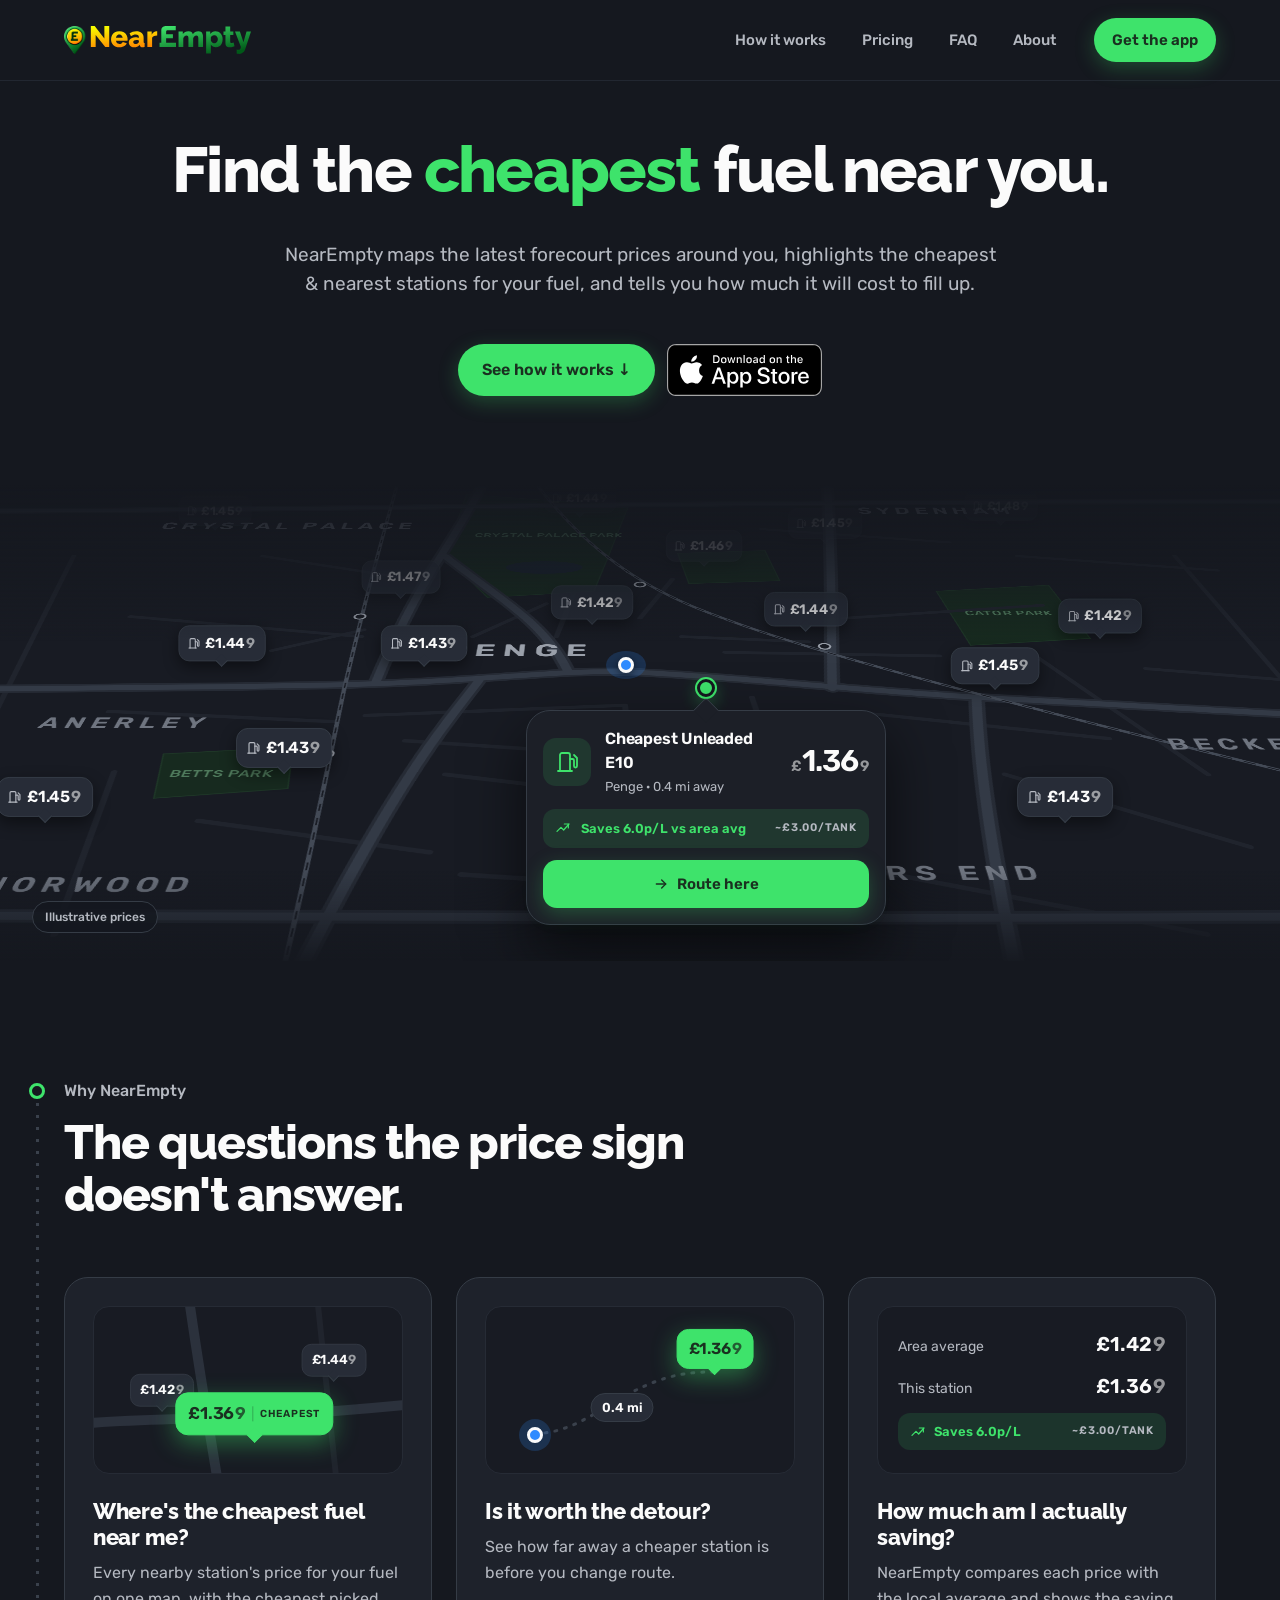
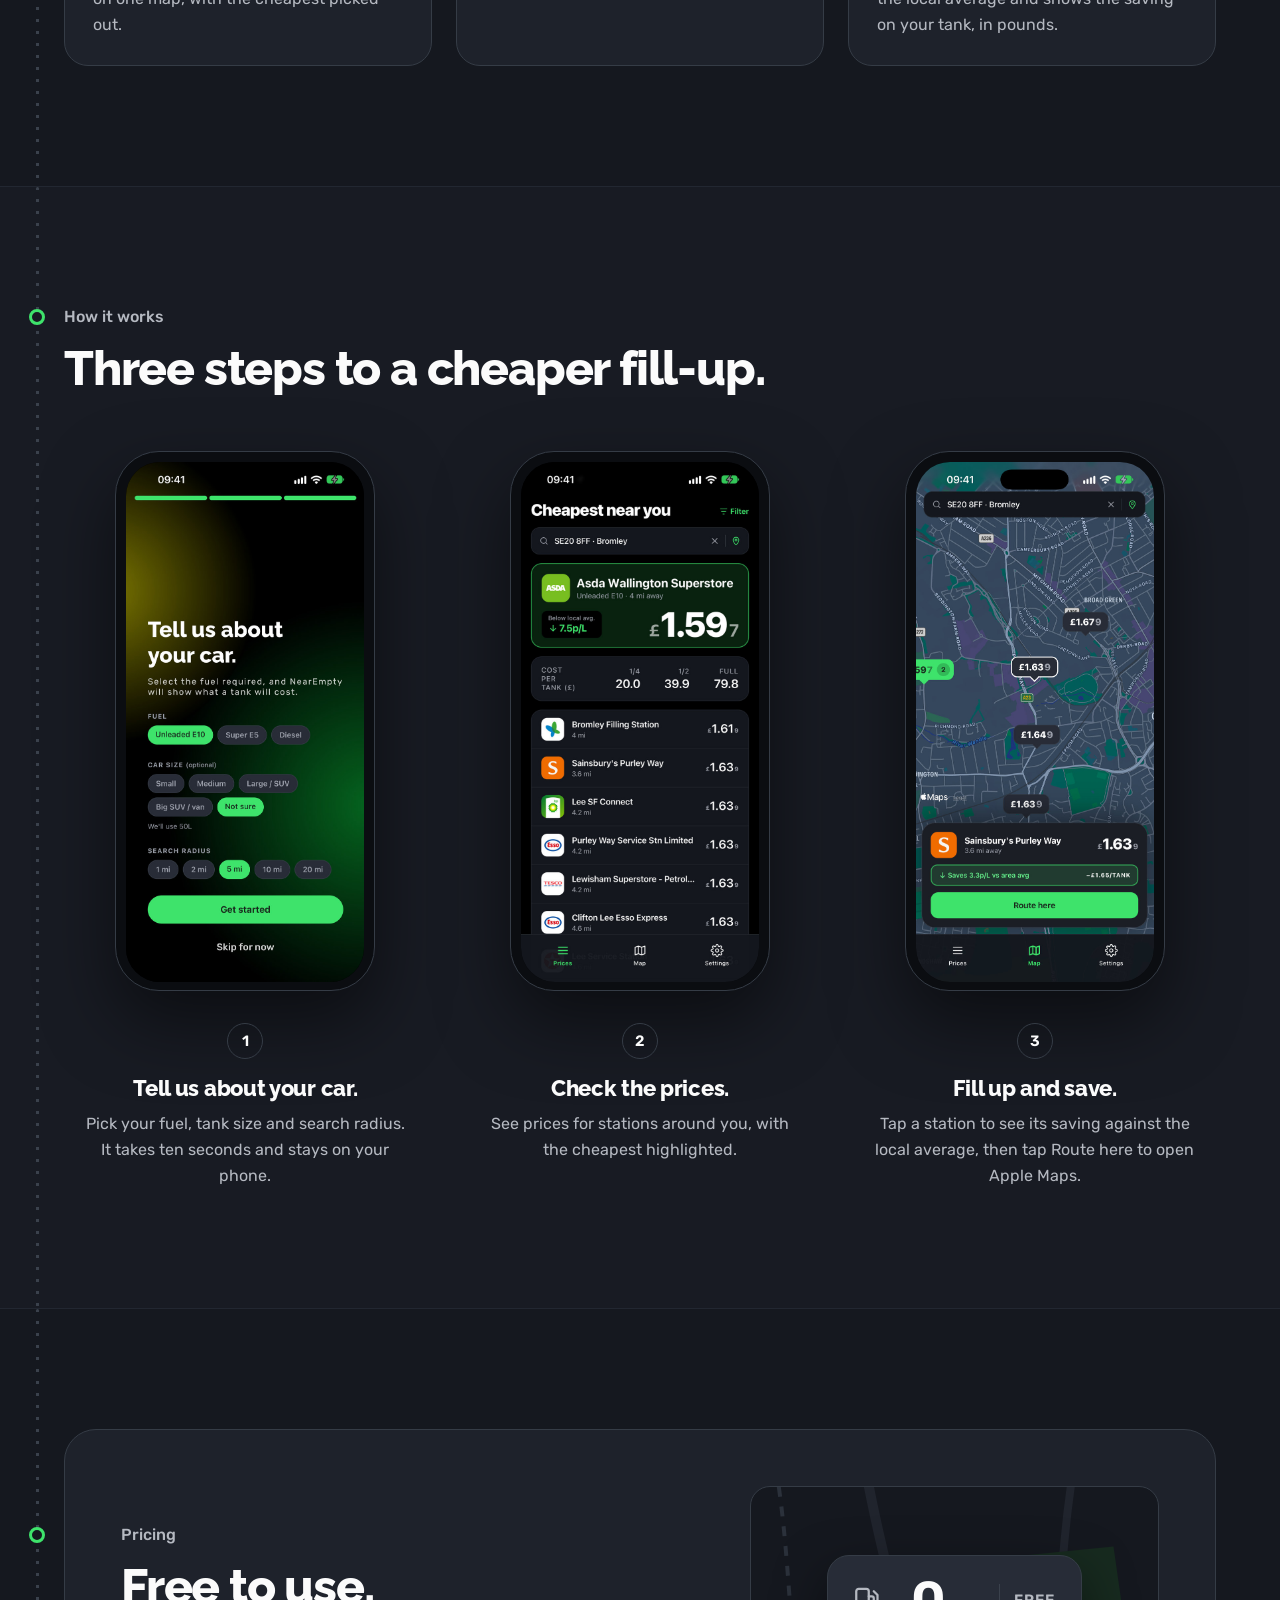
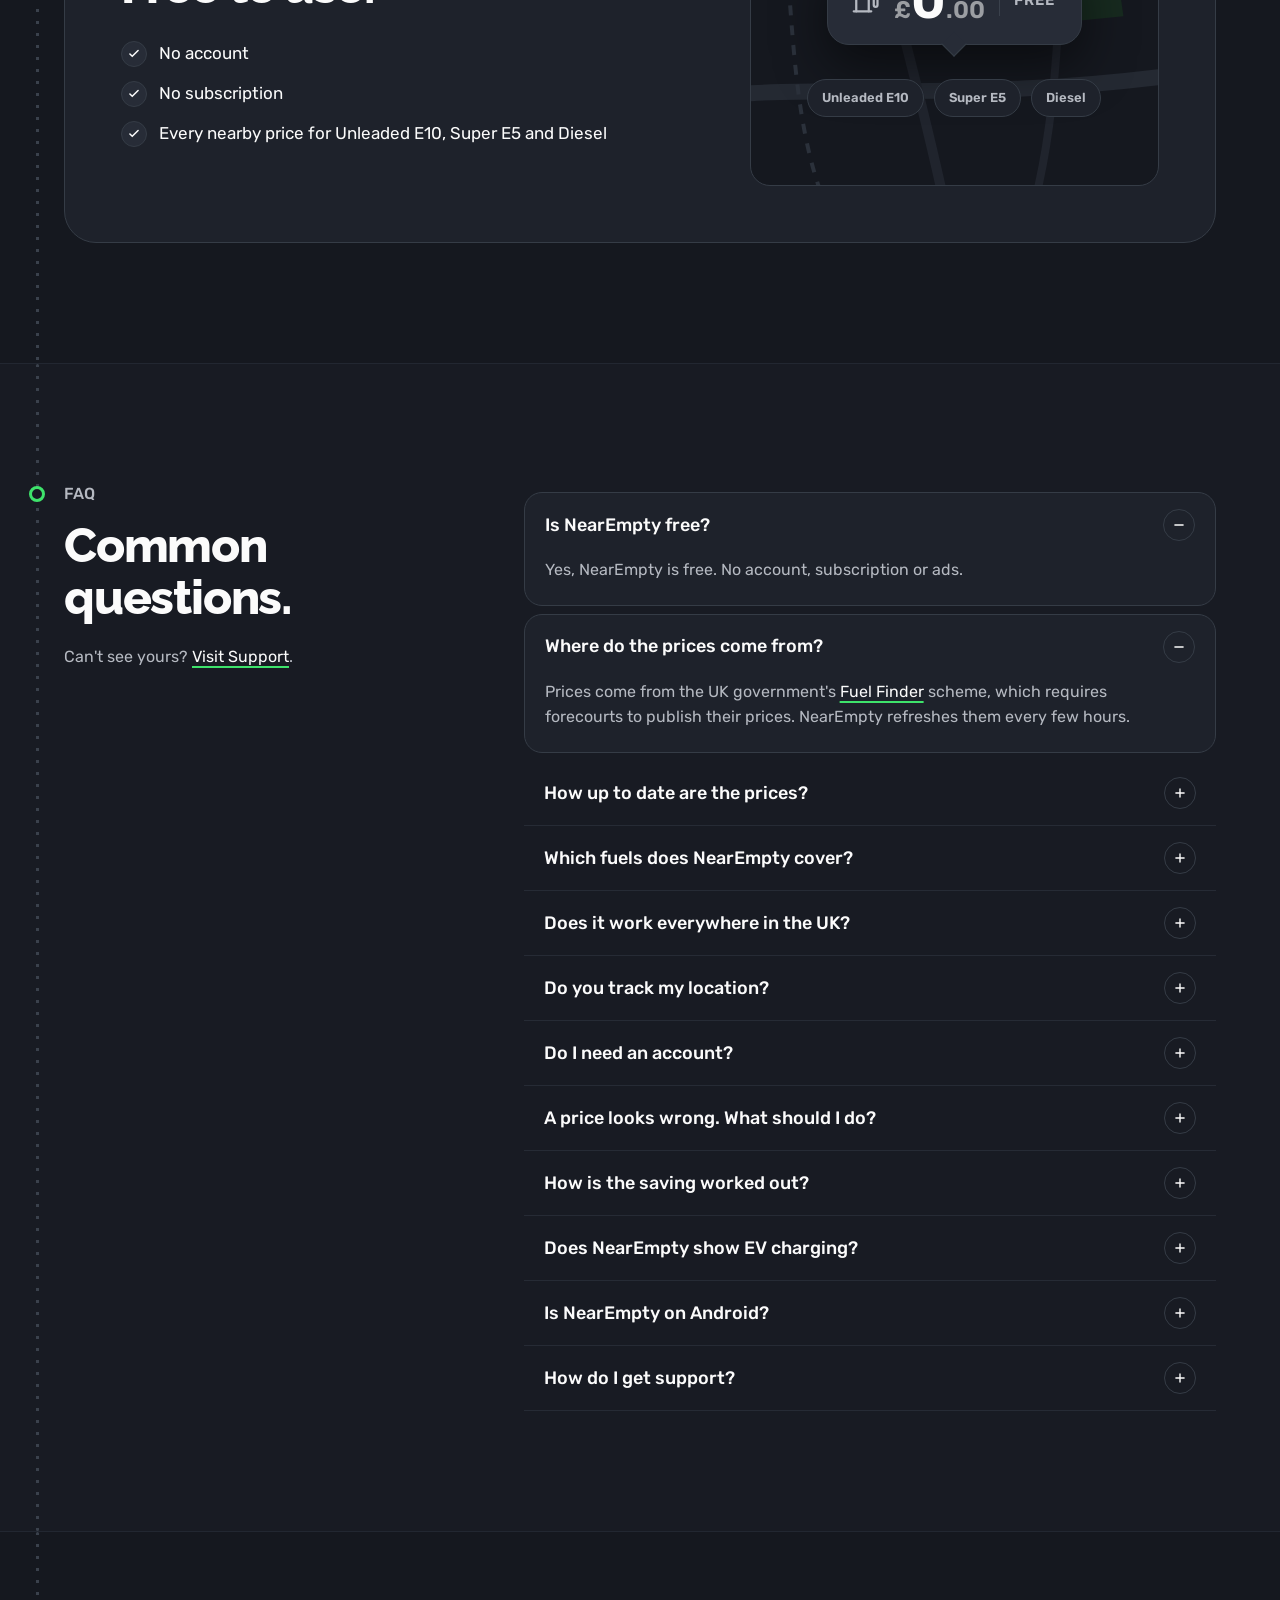
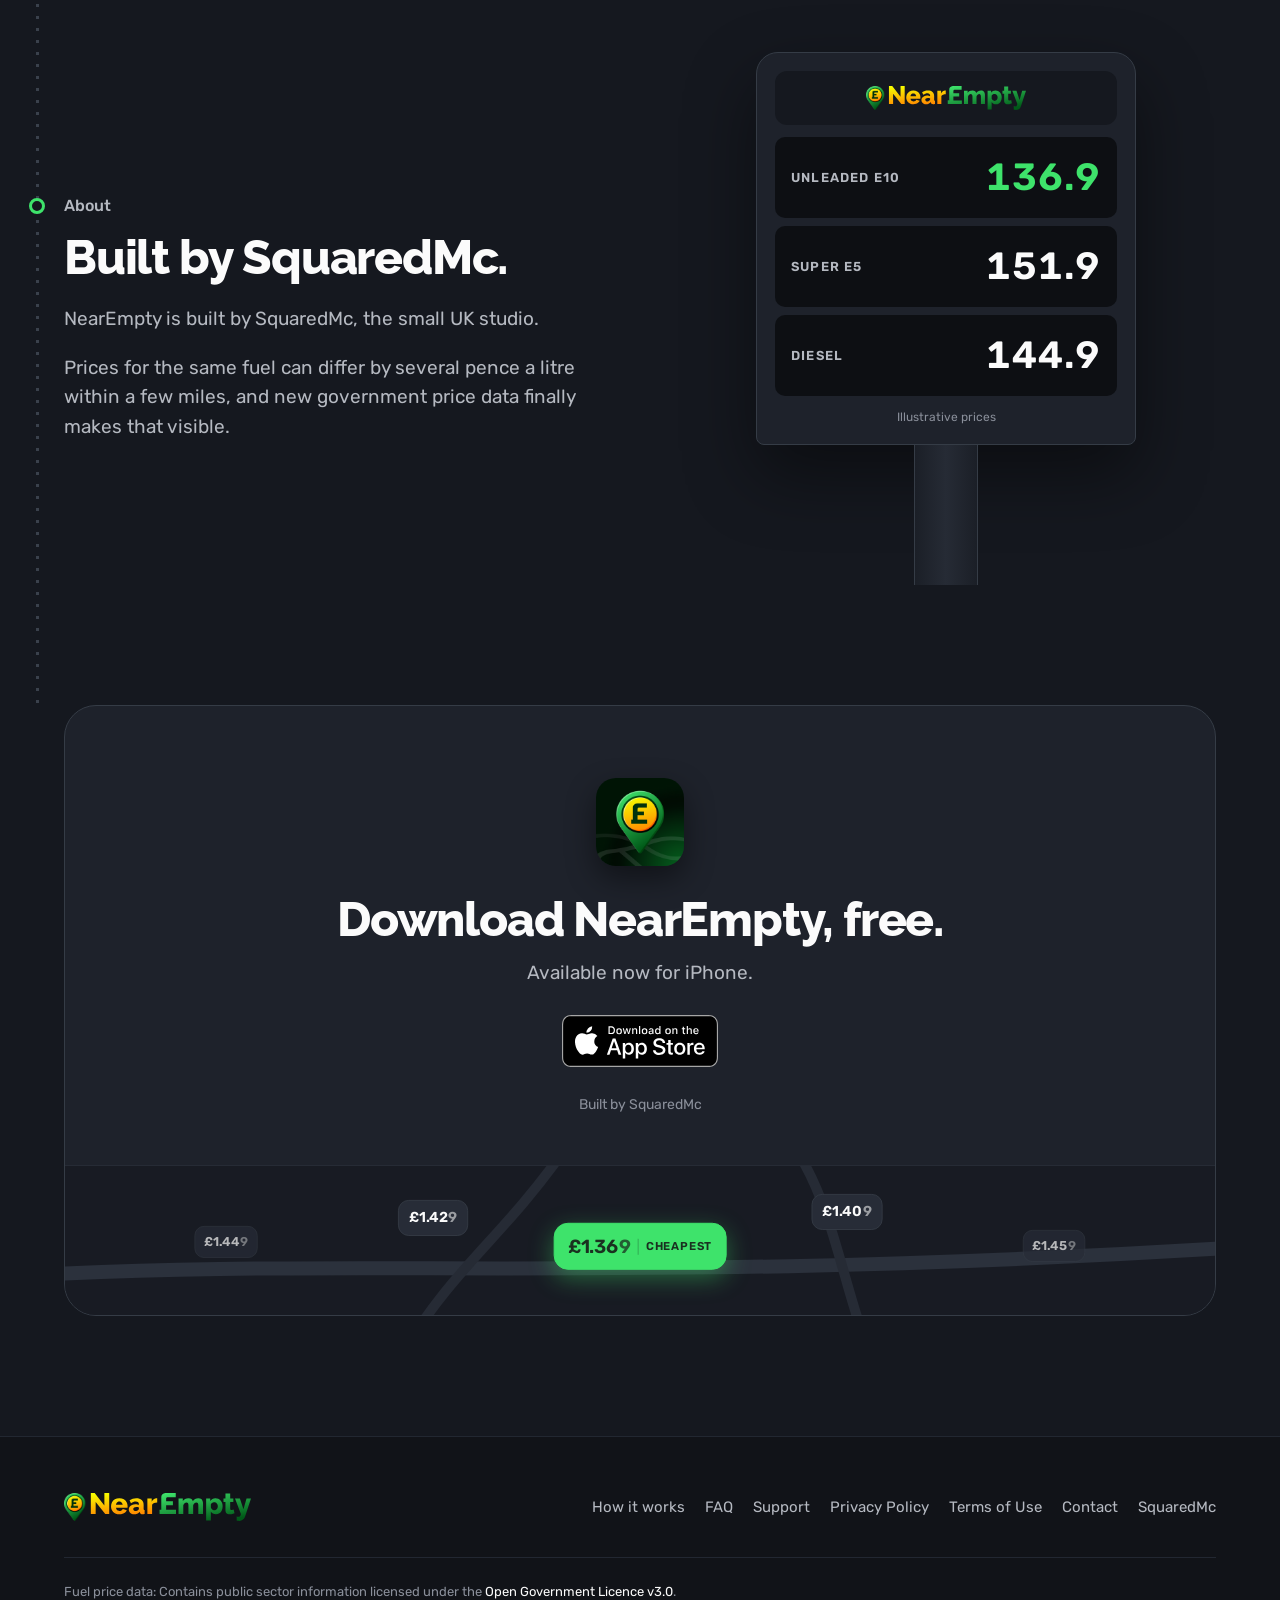
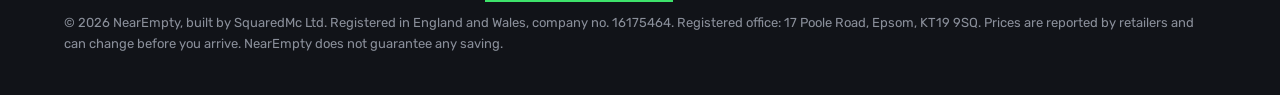
==== commit fa7213c6: "Serve at squaredmc.com/nearempty; let search engines index it The site now lives in the SquaredMc we" ====
--- a/index.html
+++ b/index.html
@@ -5,27 +5,25 @@
 <meta name="viewport" content="width=device-width, initial-scale=1.0">
 <title>NearEmpty — Find the cheapest fuel near you | UK petrol and diesel prices</title>
 <meta name="description" content="NearEmpty maps the latest UK forecourt prices around you, highlights the cheapest petrol or diesel, and shows what you could save on a full tank. Free, no account needed.">
-<link rel="canonical" href="https://squaredmc.github.io/Refuelr-website/">
+<link rel="canonical" href="https://squaredmc.com/nearempty/">
 <meta name="theme-color" content="#15181f">
-<!-- Preview only: remove before launch so search engines can index the site -->
-<meta name="robots" content="noindex">
 <!-- Smart App Banner: Safari on iPhone offers NearEmpty at the top of the page -->
 <meta name="apple-itunes-app" content="app-id=6796394766">
 
 <meta property="og:type" content="website">
 <meta property="og:title" content="NearEmpty — Find the cheapest fuel near you">
 <meta property="og:description" content="The latest UK fuel prices around you on one map, with the cheapest picked out and your saving per tank in pounds.">
-<meta property="og:url" content="https://squaredmc.github.io/Refuelr-website/">
+<meta property="og:url" content="https://squaredmc.com/nearempty/">
 <meta property="og:site_name" content="NearEmpty">
 <meta property="og:locale" content="en_GB">
-<meta property="og:image" content="https://squaredmc.github.io/Refuelr-website/assets/og-image.png">
+<meta property="og:image" content="https://squaredmc.com/nearempty/assets/og-image.png">
 <meta property="og:image:width" content="1200">
 <meta property="og:image:height" content="630">
 <meta property="og:image:alt" content="NearEmpty: find the cheapest fuel near you, with the app's Prices screen showing the cheapest station nearby">
 <meta name="twitter:card" content="summary_large_image">
 <meta name="twitter:title" content="NearEmpty — Find the cheapest fuel near you">
 <meta name="twitter:description" content="The latest UK fuel prices around you on one map, with the cheapest picked out and your saving per tank in pounds.">
-<meta name="twitter:image" content="https://squaredmc.github.io/Refuelr-website/assets/og-image.png">
+<meta name="twitter:image" content="https://squaredmc.com/nearempty/assets/og-image.png">
 
 <link rel="icon" type="image/png" sizes="192x192" href="assets/icons/favicon-192.png">
 <link rel="icon" type="image/png" sizes="32x32" href="assets/icons/favicon-32.png">
@@ -43,7 +41,7 @@
   "name": "NearEmpty",
   "operatingSystem": "iOS",
   "applicationCategory": "TravelApplication",
-  "url": "https://squaredmc.github.io/Refuelr-website/",
+  "url": "https://squaredmc.com/nearempty/",
   "downloadUrl": "https://apps.apple.com/gb/app/nearempty/id6796394766",
   "offers": {
     "@type": "Offer",
@@ -508,6 +506,7 @@
           <li><a href="privacy.html">Privacy Policy</a></li>
           <li><a href="terms.html">Terms of Use</a></li>
           <li><a href="support.html#contact">Contact</a></li>
+          <li><a href="https://squaredmc.com/">SquaredMc</a></li>
         </ul>
       </nav>
     </div>
